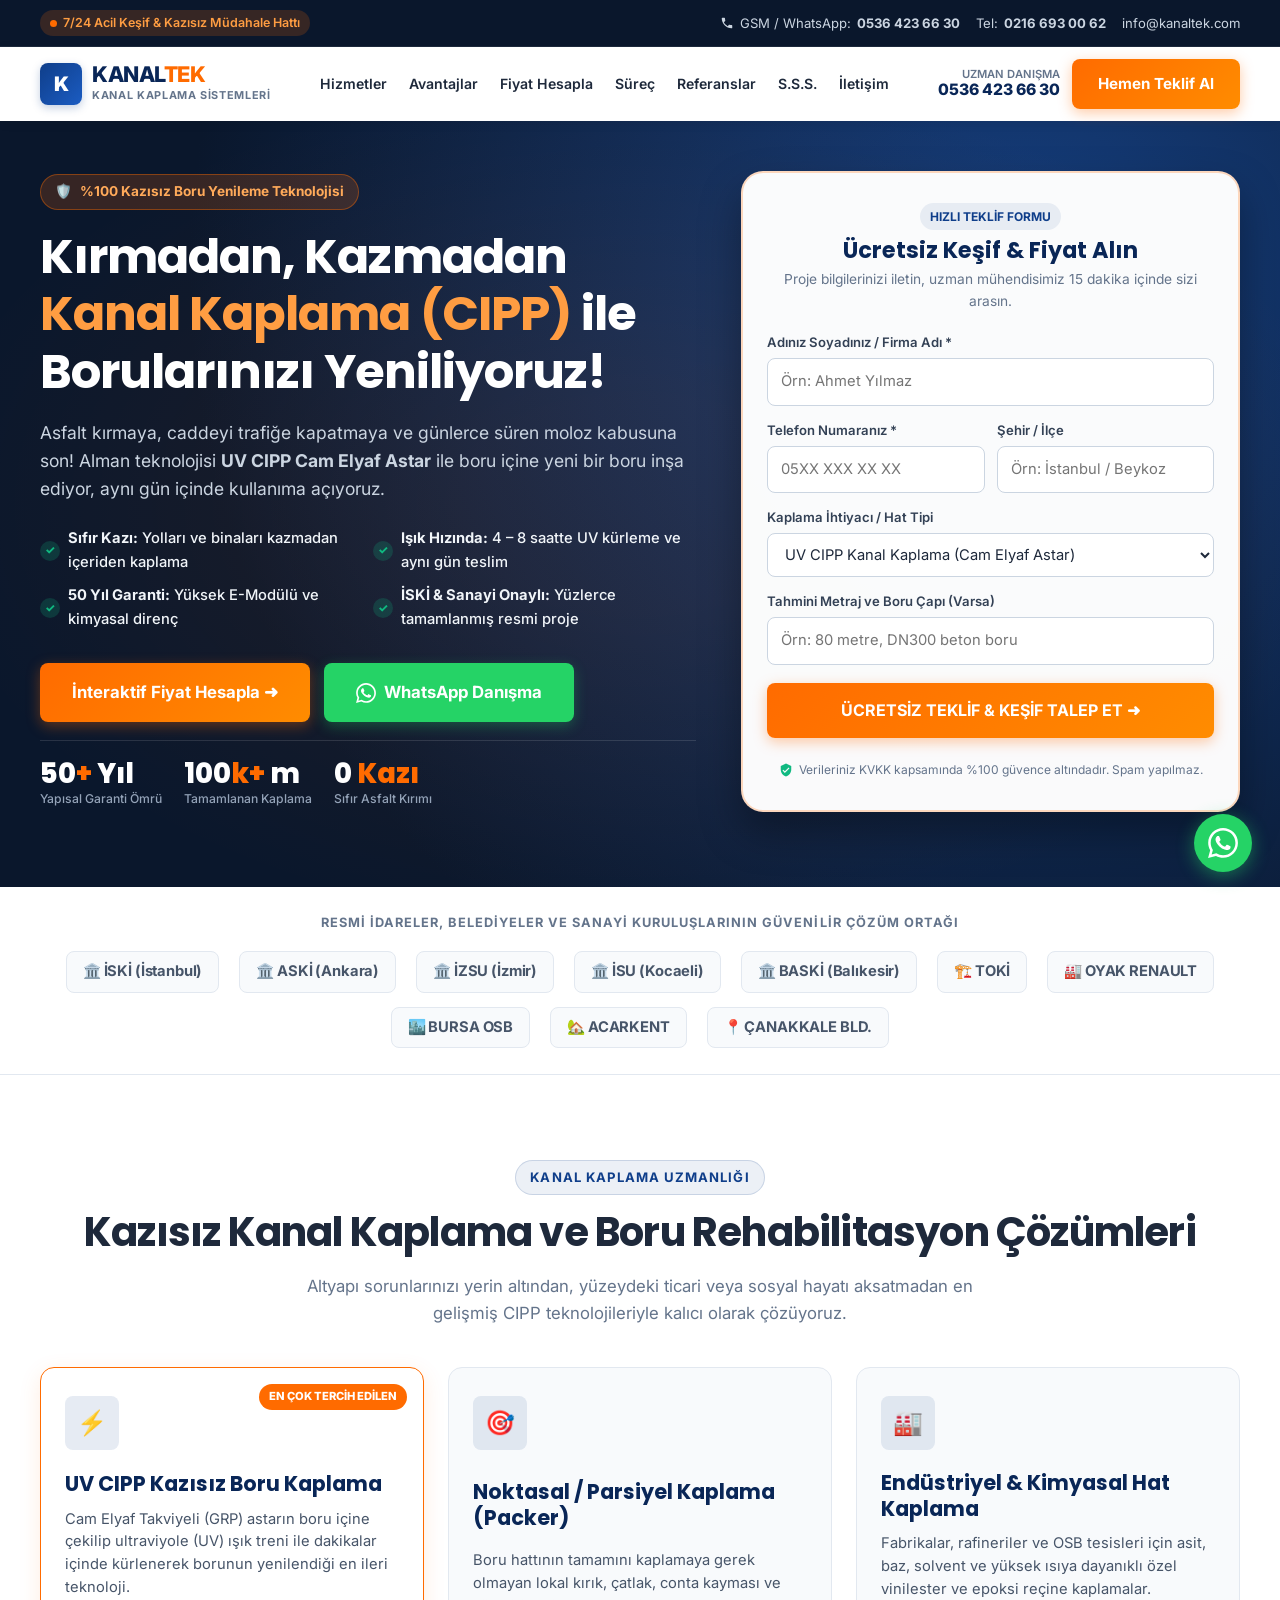
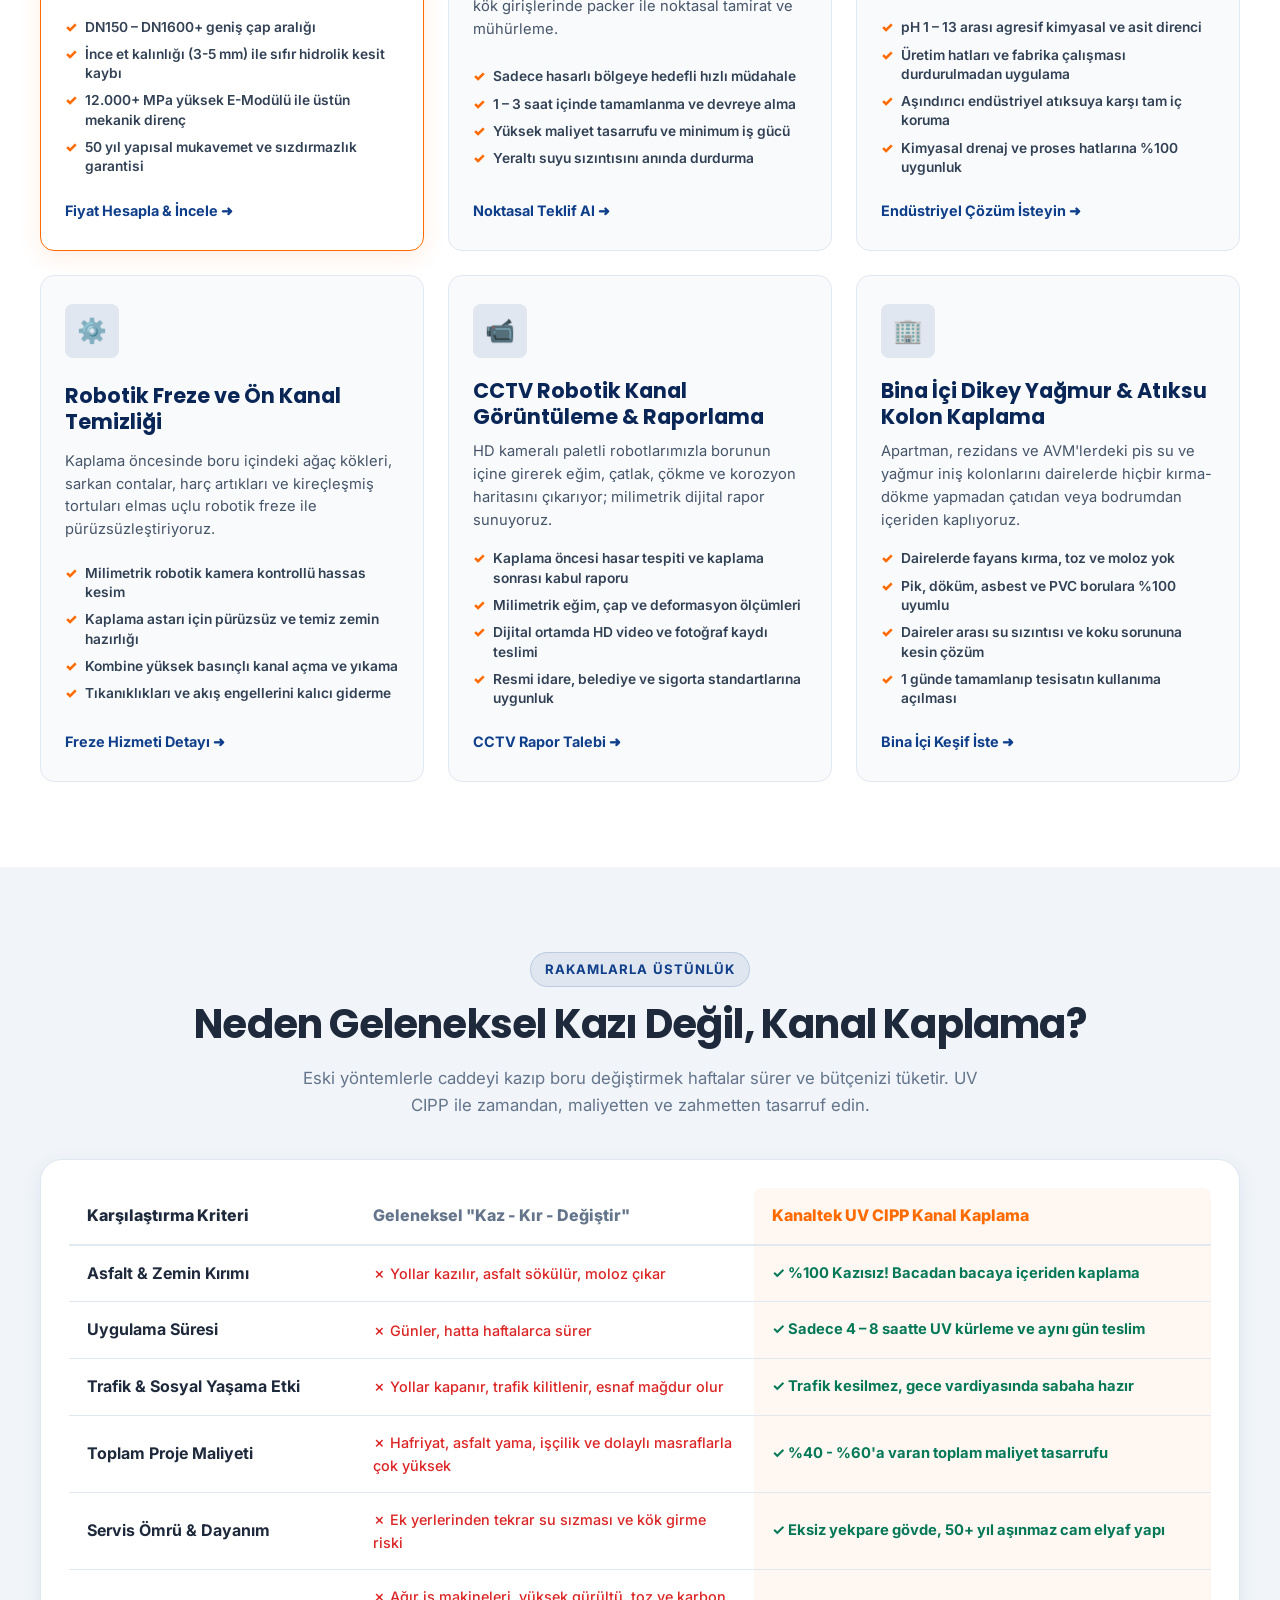
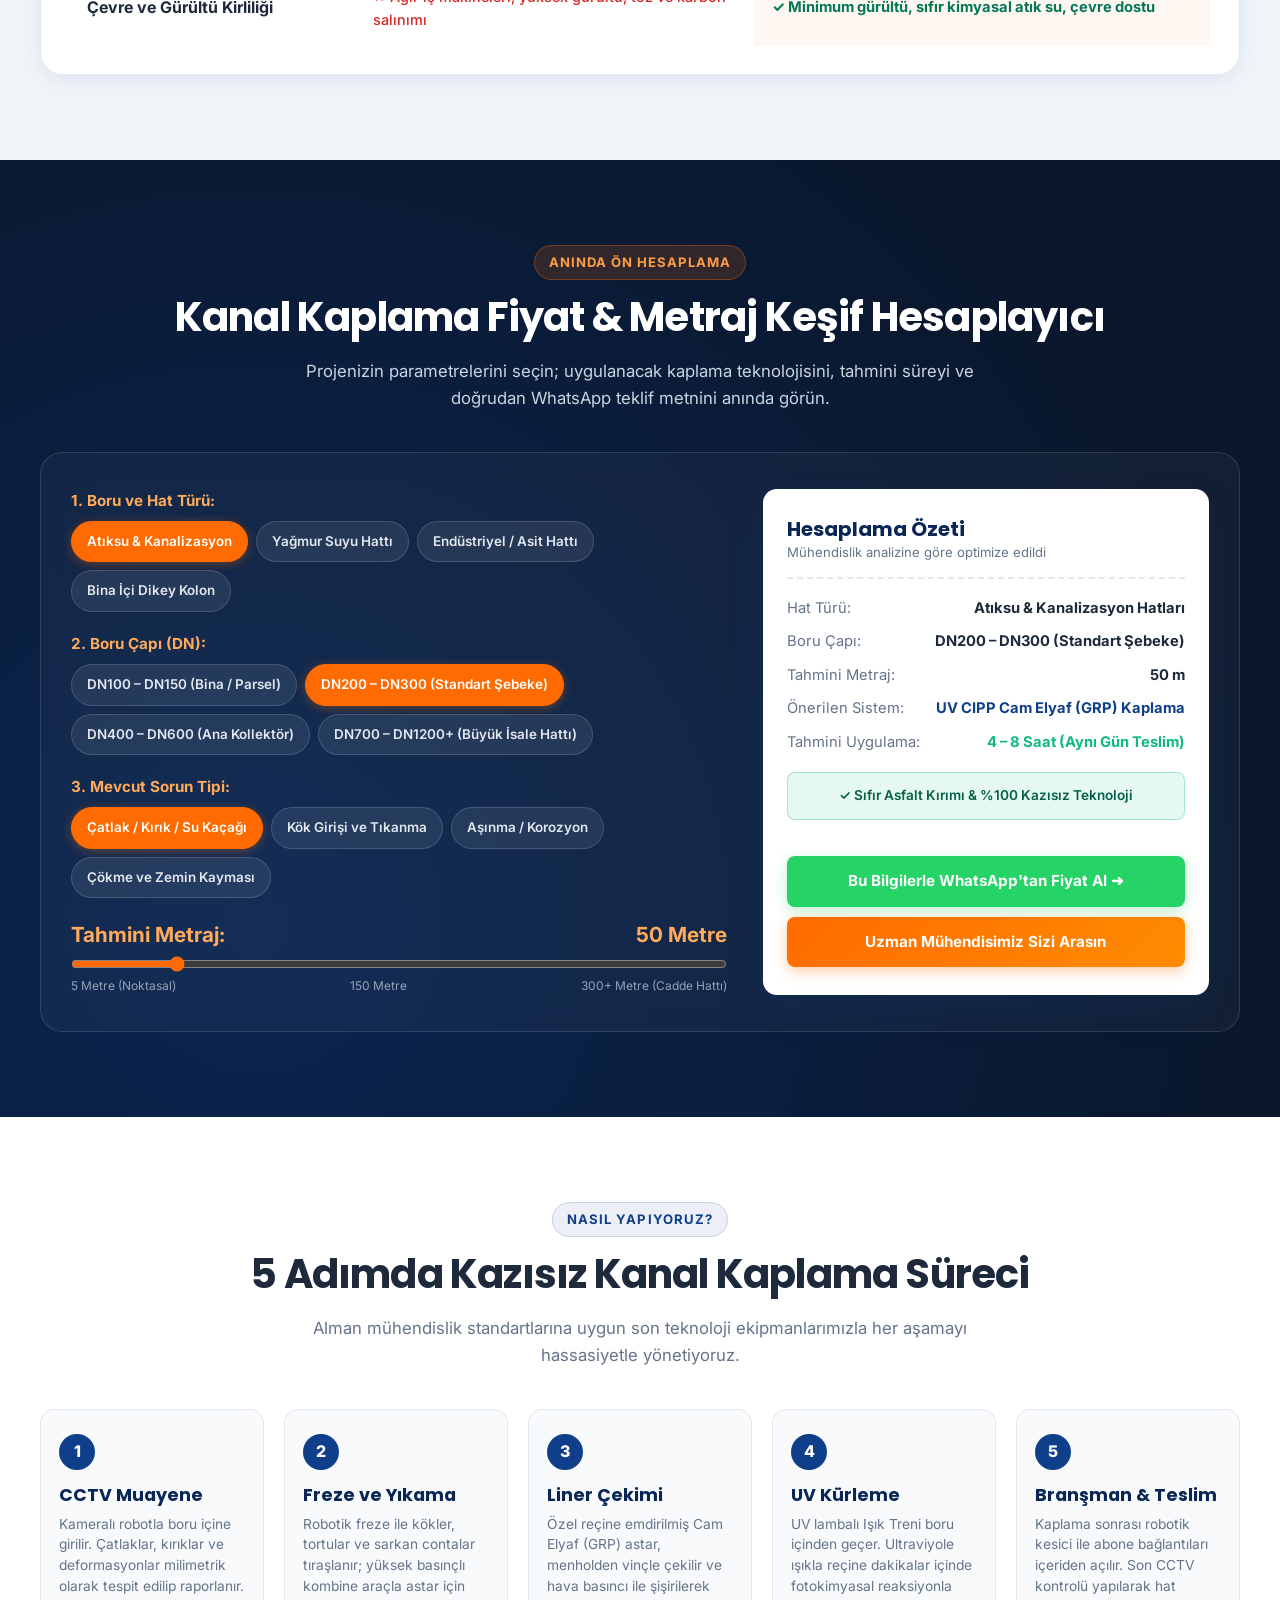
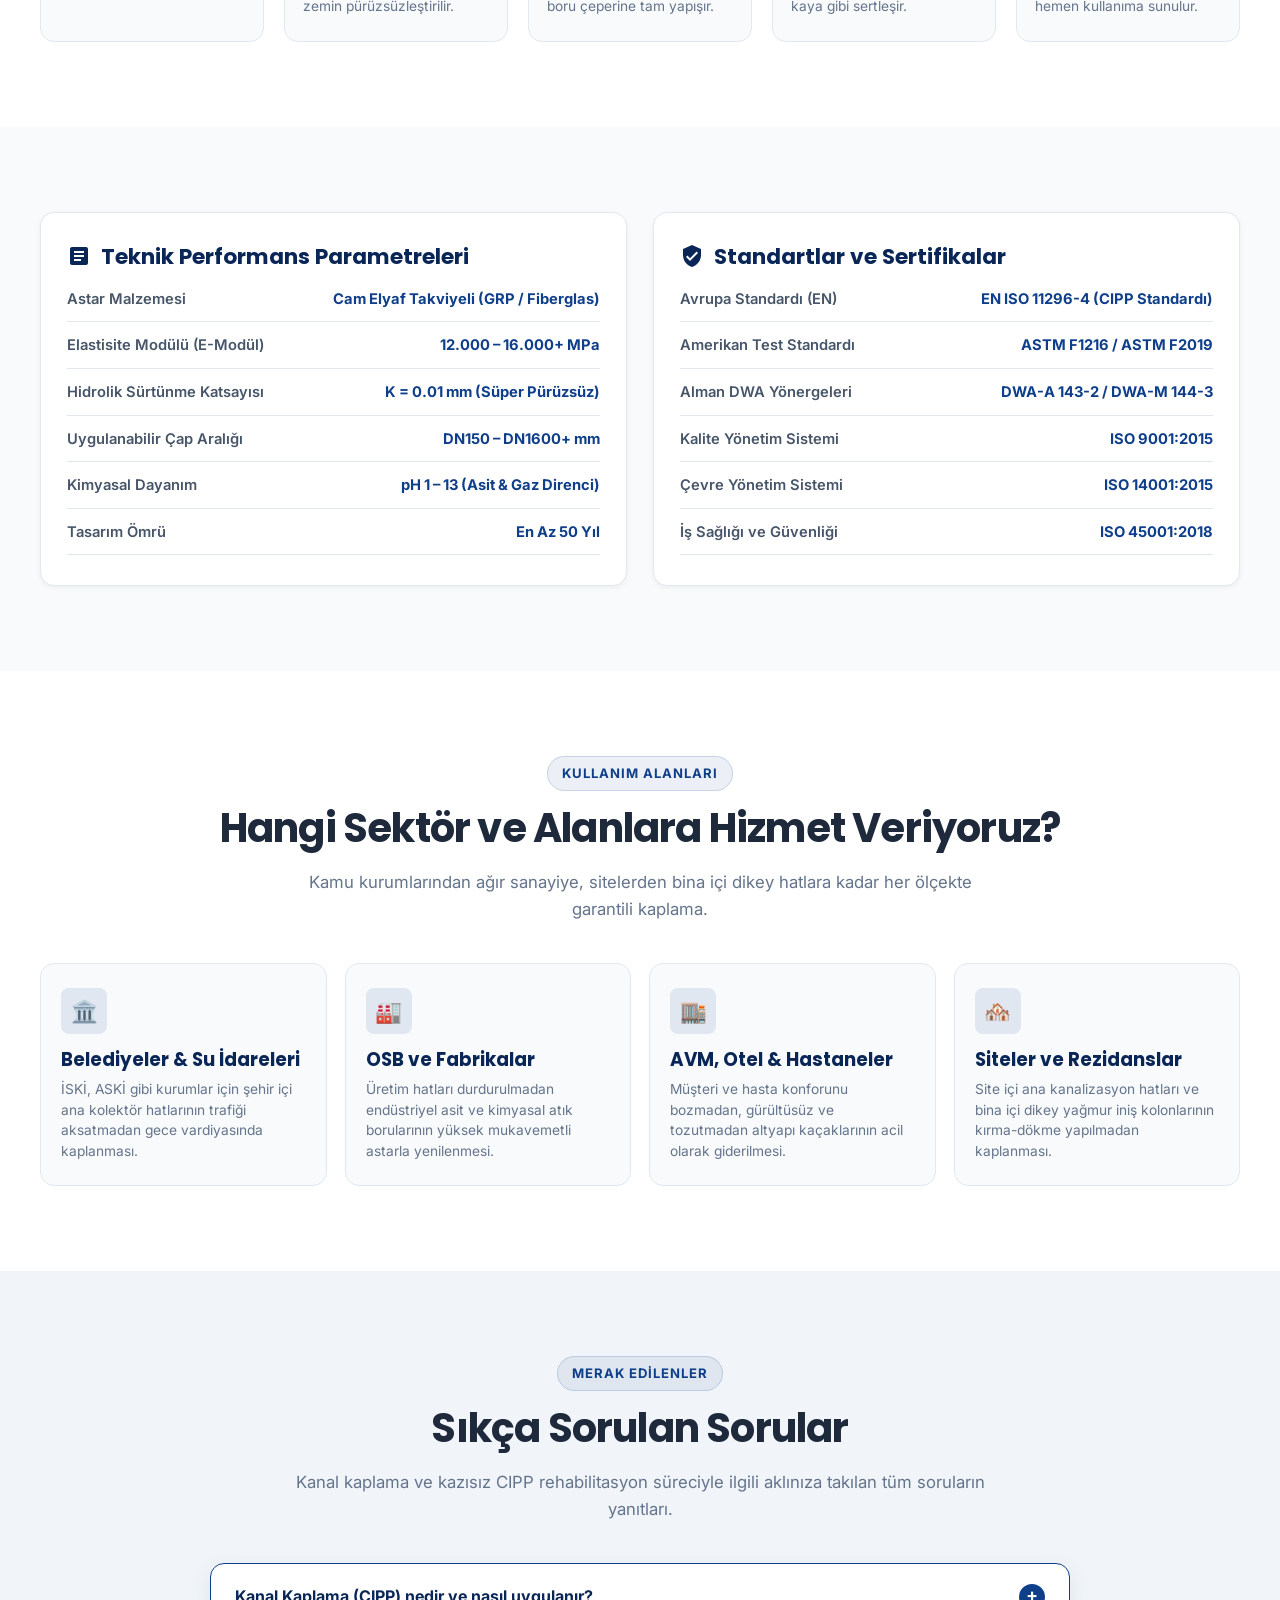
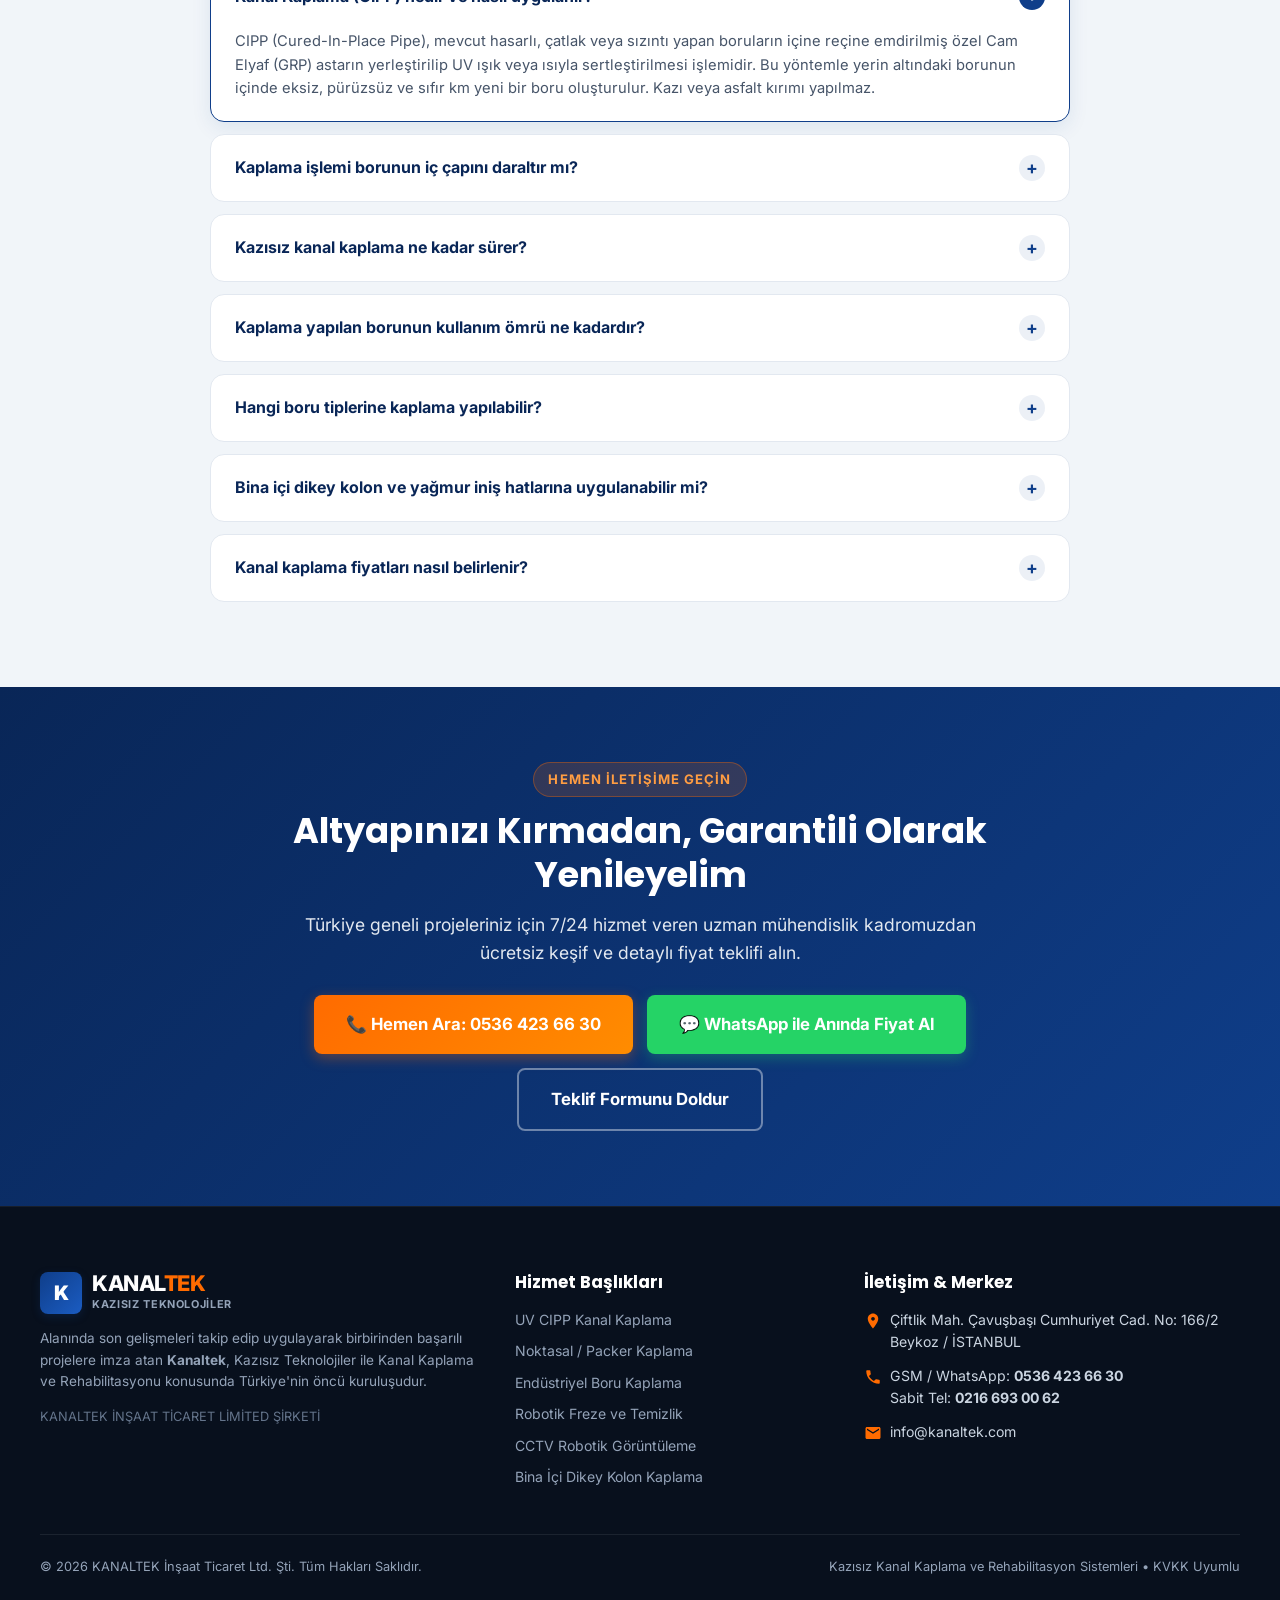
==== index.html @ 7da8eef5 "feat: Kanaltek Kazisiz Kanal Kaplama AdWords landing page and Vercel config" ====
<!DOCTYPE html>
<html lang="tr">
<head>
  <meta charset="UTF-8">
  <meta name="viewport" content="width=device-width, initial-scale=1.0, maximum-scale=5.0">
  <title>Kazısız Kanal Kaplama (CIPP) | Kırmadan Boru Yenileme - KANALTEK</title>
  
  <!-- Meta Descriptions for High AdWords & SEO CTR -->
  <meta name="description" content="Kırmadan, kazmadan, asfaltı bozmadan kanal kaplama (UV CIPP) teknolojisi. İSKİ, ASKİ ve Sanayi referanslarıyla 50 yıl garantili boru yenileme. Hemen 7/24 ücretsiz keşif ve fiyat teklifi alın!">
  <meta name="keywords" content="kanal kaplama, kazısız kanal kaplama, CIPP kaplama, UV CIPP, atıksu boru kaplama, boru içi kaplama, noktasal kaplama, packer kaplama, boru yenileme kırmadan">
  <meta name="author" content="Kanaltek Kazısız Teknolojiler">
  <meta name="robots" content="index, follow">
  
  <!-- Canonical & Social Meta -->
  <link rel="canonical" href="https://kanaltek.com/kanal-kaplama">
  <meta property="og:locale" content="tr_TR">
  <meta property="og:type" content="website">
  <meta property="og:title" content="Kazısız Kanal Kaplama Teknolojisi (CIPP) | KANALTEK">
  <meta property="og:description" content="Trafiği durdurmadan, asfalt kırmadan yerin altından borularınızı +50 yıl yeniliyoruz. UV CIPP Kanal Kaplama ile aynı gün teslim.">
  <meta property="og:url" content="https://kanaltek.com/kanal-kaplama">
  <meta property="og:site_name" content="Kanaltek Kazısız Teknolojiler">

  <!-- Google Fonts Preconnect -->
  <link rel="preconnect" href="https://fonts.googleapis.com">
  <link rel="preconnect" href="https://fonts.gstatic.com" crossorigin>
  <link href="https://fonts.googleapis.com/css2?family=Inter:wght@400;500;600;700&family=Poppins:wght@600;700;800;900&display=swap" rel="stylesheet">

  <!-- Main Stylesheet -->
  <link rel="stylesheet" href="css/style.css">

  <!-- Schema.org JSON-LD Structured Data for Google Rich Snippets & Ads -->
  <script type="application/ld+json">
  {
    "@context": "https://schema.org",
    "@graph": [
      {
        "@type": "LocalBusiness",
        "@id": "https://kanaltek.com/#organization",
        "name": "Kanaltek Kazısız Teknolojiler - Kanal Kaplama",
        "url": "https://kanaltek.com",
        "logo": "https://kanaltek.com/wp-content/uploads/2018/08/logo.png",
        "telephone": "+905364236630",
        "priceRange": "$$",
        "address": {
          "@type": "PostalAddress",
          "streetAddress": "Çiftlik Mah. Çavuşbaşı Cumhuriyet Cad. No: 166/2",
          "addressLocality": "Beykoz",
          "addressRegion": "İstanbul",
          "addressCountry": "TR"
        },
        "geo": {
          "@type": "GeoCoordinates",
          "latitude": "41.0850",
          "longitude": "29.1300"
        },
        "openingHoursSpecification": {
          "@type": "OpeningHoursSpecification",
          "dayOfWeek": ["Monday","Tuesday","Wednesday","Thursday","Friday","Saturday","Sunday"],
          "opens": "00:00",
          "closes": "23:59"
        }
      },
      {
        "@type": "Service",
        "serviceType": "Kanal Kaplama ve CIPP Boru Rehabilitasyonu",
        "provider": {"@id": "https://kanaltek.com/#organization"},
        "areaServed": "Türkiye",
        "description": "Mevcut hasarlı atıksu ve yağmur suyu hatlarının kazı yapılmadan UV ışıkla kürlenen CIPP yöntemiyle kaplanması ve yenilenmesi."
      },
      {
        "@type": "FAQPage",
        "mainEntity": [
          {
            "@type": "Question",
            "name": "Kanal kaplama (CIPP) nedir ve nasıl uygulanır?",
            "acceptedAnswer": {
              "@type": "Answer",
              "text": "CIPP (Cured-In-Place Pipe), hasarlı veya sızdıran boruların içine reçine emdirilmiş dayanıklı bir cam elyaf astarın yerleştirilmesi ve UV ışıkla sertleştirilerek boru içinde yeni ve eksiz bir boru oluşturulması işlemidir. Asfalt kırma veya kazı gerektirmez."
            }
          },
          {
            "@type": "Question",
            "name": "Kazısız kanal kaplama işlemi ne kadar sürer?",
            "acceptedAnswer": {
              "@type": "Answer",
              "text": "UV CIPP yöntemiyle kürleme dakikalar içinde tamamlanır. Bir hat segmenti hazırlık, temizlik ve kaplama dahil ortalama 4 ila 8 saat içinde tamamlanarak aynı gün içinde hattın kullanıma açılması sağlanır."
            }
          },
          {
            "@type": "Question",
            "name": "Kaplama sonrası borunun ömrü ne kadar uzar?",
            "acceptedAnswer": {
              "@type": "Answer",
              "text": "Cam elyaf takviyeli UV CIPP astar uygulanan borular, en az 50 yıl boyunca yüksek korozyon, aşınma ve hidrostatik basınca dayanıklılık gösterir."
            }
          }
        ]
      }
    ]
  }
  </script>
</head>
<body>

  <!-- ========================================================================
       TOP BAR (7/24 EMERGENCY & CONTACT)
       ======================================================================== -->
  <div class="top-bar">
    <div class="container top-bar-inner">
      <div class="top-bar-badge">
        <span class="live-dot"></span> 7/24 Acil Keşif & Kazısız Müdahale Hattı
      </div>
      <div class="top-bar-contacts">
        <a href="tel:05364236630" class="top-bar-link">
          <svg width="14" height="14" fill="currentColor" viewBox="0 0 24 24"><path d="M6.62 10.79c1.44 2.83 3.76 5.14 6.59 6.59l2.2-2.2c.27-.27.67-.36 1.02-.24 1.12.37 2.33.57 3.57.57.55 0 1 .45 1 1V20c0 .55-.45 1-1 1-9.39 0-17-7.61-17-17 0-.55.45-1 1-1h3.5c.55 0 1 .45 1 1 0 1.25.2 2.45.57 3.57.11.35.03.74-.25 1.02l-2.2 2.2z"/></svg>
          GSM / WhatsApp: <strong>0536 423 66 30</strong>
        </a>
        <a href="tel:02166930062" class="top-bar-link top-bar-landline">
          Tel: <strong>0216 693 00 62</strong>
        </a>
        <a href="mailto:info@kanaltek.com" class="top-bar-link top-bar-email">
          info@kanaltek.com
        </a>
      </div>
    </div>
  </div>

  <!-- ========================================================================
       MAIN HEADER / NAVBAR (FIXED LAYOUT - ZERO SHIFT)
       ======================================================================== -->
  <header class="header">
    <div class="container nav-container">
      <a href="#" class="logo-wrap">
        <div class="logo-mark">K</div>
        <div class="logo-text">
          <div class="logo-title">KANAL<span>TEK</span></div>
          <div class="logo-tagline">Kanal Kaplama Sistemleri</div>
        </div>
      </a>

      <!-- Desktop Nav -->
      <nav class="nav-menu">
        <a href="#hizmetler" class="nav-link">Hizmetler</a>
        <a href="#avantajlar" class="nav-link">Avantajlar</a>
        <a href="#hesaplayici" class="nav-link">Fiyat Hesapla</a>
        <a href="#surec" class="nav-link">Süreç</a>
        <a href="#referanslar" class="nav-link">Referanslar</a>
        <a href="#faq" class="nav-link">S.S.S.</a>
        <a href="#iletisim" class="nav-link">İletişim</a>
      </nav>

      <div class="nav-cta-group">
        <div class="phone-quick">
          <span class="phone-quick-label">Uzman Danışma</span>
          <a href="tel:05364236630" class="phone-quick-number">0536 423 66 30</a>
        </div>
        <a href="tel:05364236630" class="nav-cta-phone-icon" aria-label="Telefonla Ara">
          <svg width="18" height="18" fill="currentColor" viewBox="0 0 24 24"><path d="M6.62 10.79c1.44 2.83 3.76 5.14 6.59 6.59l2.2-2.2c.27-.27.67-.36 1.02-.24 1.12.37 2.33.57 3.57.57.55 0 1 .45 1 1V20c0 .55-.45 1-1 1-9.39 0-17-7.61-17-17 0-.55.45-1 1-1h3.5c.55 0 1 .45 1 1 0 1.25.2 2.45.57 3.57.11.35.03.74-.25 1.02l-2.2 2.2z"/></svg>
        </a>
        <button class="btn btn-primary open-quote-modal nav-cta-btn-desktop">Hemen Teklif Al</button>
        <button class="mobile-nav-toggle" id="mobileNavToggle" aria-label="Menüyü Aç" aria-expanded="false">
          <span></span>
          <span></span>
          <span></span>
        </button>
      </div>

      <!-- Mobile Nav Drawer (Docked inside header) -->
      <div class="mobile-nav-drawer" id="mobileNavDrawer">
        <a href="#hizmetler" class="nav-link">Kaplama Çözümleri</a>
        <a href="#avantajlar" class="nav-link">Neden Kazısız?</a>
        <a href="#hesaplayici" class="nav-link">Fiyat Hesapla</a>
        <a href="#surec" class="nav-link">Uygulama Süreci</a>
        <a href="#referanslar" class="nav-link">Referanslar</a>
        <a href="#faq" class="nav-link">Sıkça Sorulan Sorular</a>
        <a href="#iletisim" class="nav-link">İletişim</a>
        <div style="display: flex; gap: 10px; margin-top: 10px;">
          <a href="tel:05364236630" class="btn btn-secondary" style="flex: 1;">📞 Hemen Ara</a>
          <a href="https://wa.me/905364236630" class="btn btn-whatsapp" style="flex: 1;">💬 WhatsApp</a>
        </div>
      </div>
    </div>
  </header>

  <!-- ========================================================================
       HERO SECTION (ADWORDS HIGH-CONVERTING ABOVE THE FOLD)
       ======================================================================== -->
  <section class="hero">
    <div class="container hero-grid">
      <!-- Left Content -->
      <div class="hero-content">
        <div class="hero-badge">
          <span>🛡️</span> %100 Kazısız Boru Yenileme Teknolojisi
        </div>
        <h1 class="hero-title">
          Kırmadan, Kazmadan <br>
          <span class="highlight">Kanal Kaplama (CIPP)</span> ile Borularınızı Yeniliyoruz!
        </h1>
        <p class="hero-desc">
          Asfalt kırmaya, caddeyi trafiğe kapatmaya ve günlerce süren moloz kabusuna son! 
          Alman teknolojisi <strong>UV CIPP Cam Elyaf Astar</strong> ile boru içine yeni bir boru inşa ediyor, aynı gün içinde kullanıma açıyoruz.
        </p>

        <div class="hero-features">
          <div class="hero-feature-item">
            <span class="hero-feature-icon">✓</span>
            <span><strong>Sıfır Kazı:</strong> Yolları ve binaları kazmadan içeriden kaplama</span>
          </div>
          <div class="hero-feature-item">
            <span class="hero-feature-icon">✓</span>
            <span><strong>Işık Hızında:</strong> 4 – 8 saatte UV kürleme ve aynı gün teslim</span>
          </div>
          <div class="hero-feature-item">
            <span class="hero-feature-icon">✓</span>
            <span><strong>50 Yıl Garanti:</strong> Yüksek E-Modülü ve kimyasal direnç</span>
          </div>
          <div class="hero-feature-item">
            <span class="hero-feature-icon">✓</span>
            <span><strong>İSKİ & Sanayi Onaylı:</strong> Yüzlerce tamamlanmış resmi proje</span>
          </div>
        </div>

        <div class="hero-cta-group">
          <a href="#hesaplayici" class="btn btn-primary btn-lg btn-pulse">
            İnteraktif Fiyat Hesapla ➜
          </a>
          <a href="https://wa.me/905364236630?text=Merhaba,%20kanal%20kaplama%20hakkında%20bilgi%20ve%20ücretsiz%20keşif%20istiyorum." class="btn btn-whatsapp btn-lg">
            <svg width="20" height="20" fill="currentColor" viewBox="0 0 24 24"><path d="M.057 24l1.687-6.163c-1.041-1.804-1.588-3.849-1.587-5.946.003-6.556 5.338-11.891 11.893-11.891 3.181.001 6.167 1.24 8.413 3.488 2.245 2.248 3.481 5.236 3.48 8.414-.003 6.557-5.338 11.892-11.893 11.892-1.99-.001-3.951-.5-5.688-1.448l-6.305 1.654zm6.597-3.807c1.676.995 3.276 1.591 5.392 1.592 5.448 0 9.886-4.434 9.889-9.885.002-5.462-4.415-9.89-9.881-9.892-5.452 0-9.887 4.434-9.889 9.884-.001 2.225.651 3.891 1.746 5.634l-.999 3.648 3.742-.981zm11.387-5.464c-.074-.124-.272-.198-.57-.347-.297-.149-1.758-.868-2.031-.967-.272-.099-.47-.149-.669.149-.198.297-.768.967-.941 1.165-.173.198-.347.223-.644.074-.297-.149-1.255-.462-2.39-1.475-.883-.788-1.48-1.761-1.653-2.059-.173-.297-.018-.458.13-.606.134-.133.297-.347.446-.521.151-.172.2-.296.3-.495.099-.198.05-.372-.025-.521-.075-.148-.669-1.611-.916-2.206-.242-.579-.487-.501-.669-.51l-.57-.01c-.198 0-.52.074-.792.372s-1.04 1.016-1.04 2.479 1.065 2.876 1.213 3.074c.149.198 2.095 3.2 5.076 4.487.709.306 1.263.489 1.694.626.712.226 1.36.194 1.872.118.571-.085 1.758-.719 2.006-1.413.248-.695.248-1.29.173-1.414z"/></svg>
            WhatsApp Danışma
          </a>
        </div>

        <div class="hero-trust-metrics">
          <div class="metric-box">
            <div class="metric-number">50<span>+</span> Yıl</div>
            <div class="metric-label">Yapısal Garanti Ömrü</div>
          </div>
          <div class="metric-box">
            <div class="metric-number">100<span>k+</span> m</div>
            <div class="metric-label">Tamamlanan Kaplama</div>
          </div>
          <div class="metric-box">
            <div class="metric-number">0<span> Kazı</span></div>
            <div class="metric-label">Sıfır Asfalt Kırımı</div>
          </div>
        </div>
      </div>

      <!-- Right Form Card -->
      <div class="hero-form-card" id="hizli-teklif">
        <div class="form-header">
          <span class="form-header-badge">Hızlı Teklif Formu</span>
          <h3>Ücretsiz Keşif & Fiyat Alın</h3>
          <p>Proje bilgilerinizi iletin, uzman mühendisimiz 15 dakika içinde sizi arasın.</p>
        </div>

        <form class="lead-form ajax-lead-form">
          <input type="hidden" name="source" value="Hero AdWords Form">
          <div class="form-group">
            <label class="form-label">Adınız Soyadınız / Firma Adı *</label>
            <input type="text" name="full_name" class="form-input" placeholder="Örn: Ahmet Yılmaz" required>
          </div>

          <div class="form-row">
            <div class="form-group">
              <label class="form-label">Telefon Numaranız *</label>
              <input type="tel" name="phone" class="form-input" placeholder="05XX XXX XX XX" required>
            </div>
            <div class="form-group">
              <label class="form-label">Şehir / İlçe</label>
              <input type="text" name="city" class="form-input" placeholder="Örn: İstanbul / Beykoz">
            </div>
          </div>

          <div class="form-group">
            <label class="form-label">Kaplama İhtiyacı / Hat Tipi</label>
            <select name="service" class="form-select">
              <option value="UV CIPP Kanal Kaplama">UV CIPP Kanal Kaplama (Cam Elyaf Astar)</option>
              <option value="Noktasal Packer Kaplama">Noktasal / Kısmi Kaplama (Packer)</option>
              <option value="Atıksu / Yağmur Suyu Hattı">Atıksu / Yağmur Suyu Hattı Yenileme</option>
              <option value="Endüstriyel Asit / Kimyasal Hat">Endüstriyel / Kimyasal Boru Kaplama</option>
              <option value="Bina İçi Dikey İniş Kolon Kaplama">Bina İçi Dikey İniş Kolon Kaplama</option>
              <option value="CCTV Robotik Görüntüleme">CCTV Robotik Kamera ile Keşif & Raporlama</option>
            </select>
          </div>

          <div class="form-group">
            <label class="form-label">Tahmini Metraj ve Boru Çapı (Varsa)</label>
            <input type="text" name="notes" class="form-input" placeholder="Örn: 80 metre, DN300 beton boru">
          </div>

          <button type="submit" class="btn btn-primary form-submit-btn">
            ÜCRETSİZ TEKLİF & KEŞİF TALEP ET ➜
          </button>

          <div class="form-footer-guarantee">
            <svg viewBox="0 0 24 24" fill="currentColor"><path d="M12 1L3 5v6c0 5.55 3.84 10.74 9 12 5.16-1.26 9-6.45 9-12V5l-9-4zm-2 16l-4-4 1.41-1.41L10 14.17l6.59-6.59L18 9l-8 8z"/></svg>
            <span>Verileriniz KVKK kapsamında %100 güvence altındadır. Spam yapılmaz.</span>
          </div>
        </form>
      </div>
    </div>
  </section>

  <!-- ========================================================================
       TRUST BAR / REFERENCES STRIP
       ======================================================================== -->
  <div class="trust-bar" id="referanslar">
    <div class="container">
      <div class="trust-title">Resmi İdareler, Belediyeler ve Sanayi Kuruluşlarının Güvenilir Çözüm Ortağı</div>
      <div class="trust-logos">
        <div class="trust-logo-item">🏛️ İSKİ (İstanbul)</div>
        <div class="trust-logo-item">🏛️ ASKİ (Ankara)</div>
        <div class="trust-logo-item">🏛️ İZSU (İzmir)</div>
        <div class="trust-logo-item">🏛️ İSU (Kocaeli)</div>
        <div class="trust-logo-item">🏛️ BASKİ (Balıkesir)</div>
        <div class="trust-logo-item">🏗️ TOKİ</div>
        <div class="trust-logo-item">🏭 OYAK RENAULT</div>
        <div class="trust-logo-item">🏙️ BURSA OSB</div>
        <div class="trust-logo-item">🏡 ACARKENT</div>
        <div class="trust-logo-item">📍 ÇANAKKALE BLD.</div>
      </div>
    </div>
  </div>

  <!-- ========================================================================
       SERVICES SECTION (EXCLUSIVE TO KANAL KAPLAMA)
       ======================================================================== -->
  <section class="services-section" id="hizmetler">
    <div class="container">
      <div class="text-center">
        <div class="section-tag">Kanal Kaplama Uzmanlığı</div>
        <h2 class="section-title">Kazısız Kanal Kaplama ve Boru Rehabilitasyon Çözümleri</h2>
        <p class="section-subtitle">
          Altyapı sorunlarınızı yerin altından, yüzeydeki ticari veya sosyal hayatı aksatmadan en gelişmiş CIPP teknolojileriyle kalıcı olarak çözüyoruz.
        </p>
      </div>

      <div class="services-grid">
        <!-- 1. UV CIPP Kaplama -->
        <div class="service-card featured">
          <span class="service-badge">En Çok Tercih Edilen</span>
          <div class="service-icon-wrap">⚡</div>
          <h3 class="service-title">UV CIPP Kazısız Boru Kaplama</h3>
          <p class="service-desc">
            Cam Elyaf Takviyeli (GRP) astarın boru içine çekilip ultraviyole (UV) ışık treni ile dakikalar içinde kürlenerek borunun yenilendiği en ileri teknoloji.
          </p>
          <div class="service-bullets">
            <div class="service-bullet-item">DN150 – DN1600+ geniş çap aralığı</div>
            <div class="service-bullet-item">İnce et kalınlığı (3-5 mm) ile sıfır hidrolik kesit kaybı</div>
            <div class="service-bullet-item">12.000+ MPa yüksek E-Modülü ile üstün mekanik direnç</div>
            <div class="service-bullet-item">50 yıl yapısal mukavemet ve sızdırmazlık garantisi</div>
          </div>
          <a href="#hesaplayici" class="service-cta-link">Fiyat Hesapla & İncele ➜</a>
        </div>

        <!-- 2. Noktasal Kaplama -->
        <div class="service-card">
          <div class="service-icon-wrap">🎯</div>
          <h3 class="service-title">Noktasal / Parsiyel Kaplama (Packer)</h3>
          <p class="service-desc">
            Boru hattının tamamını kaplamaya gerek olmayan lokal kırık, çatlak, conta kayması ve kök girişlerinde packer ile noktasal tamirat ve mühürleme.
          </p>
          <div class="service-bullets">
            <div class="service-bullet-item">Sadece hasarlı bölgeye hedefli hızlı müdahale</div>
            <div class="service-bullet-item">1 – 3 saat içinde tamamlanma ve devreye alma</div>
            <div class="service-bullet-item">Yüksek maliyet tasarrufu ve minimum iş gücü</div>
            <div class="service-bullet-item">Yeraltı suyu sızıntısını anında durdurma</div>
          </div>
          <a href="#hesaplayici" class="service-cta-link">Noktasal Teklif Al ➜</a>
        </div>

        <!-- 3. Endüstriyel Kaplama -->
        <div class="service-card">
          <div class="service-icon-wrap">🏭</div>
          <h3 class="service-title">Endüstriyel & Kimyasal Hat Kaplama</h3>
          <p class="service-desc">
            Fabrikalar, rafineriler ve OSB tesisleri için asit, baz, solvent ve yüksek ısıya dayanıklı özel vinilester ve epoksi reçine kaplamalar.
          </p>
          <div class="service-bullets">
            <div class="service-bullet-item">pH 1 – 13 arası agresif kimyasal ve asit direnci</div>
            <div class="service-bullet-item">Üretim hatları ve fabrika çalışması durdurulmadan uygulama</div>
            <div class="service-bullet-item">Aşındırıcı endüstriyel atıksuya karşı tam iç koruma</div>
            <div class="service-bullet-item">Kimyasal drenaj ve proses hatlarına %100 uygunluk</div>
          </div>
          <a href="#hizli-teklif" class="service-cta-link">Endüstriyel Çözüm İsteyin ➜</a>
        </div>

        <!-- 4. Robotik Freze & Temizlik -->
        <div class="service-card">
          <div class="service-icon-wrap">⚙️</div>
          <h3 class="service-title">Robotik Freze ve Ön Kanal Temizliği</h3>
          <p class="service-desc">
            Kaplama öncesinde boru içindeki ağaç kökleri, sarkan contalar, harç artıkları ve kireçleşmiş tortuları elmas uçlu robotik freze ile pürüzsüzleştiriyoruz.
          </p>
          <div class="service-bullets">
            <div class="service-bullet-item">Milimetrik robotik kamera kontrollü hassas kesim</div>
            <div class="service-bullet-item">Kaplama astarı için pürüzsüz ve temiz zemin hazırlığı</div>
            <div class="service-bullet-item">Kombine yüksek basınçlı kanal açma ve yıkama</div>
            <div class="service-bullet-item">Tıkanıklıkları ve akış engellerini kalıcı giderme</div>
          </div>
          <a href="#hizli-teklif" class="service-cta-link">Freze Hizmeti Detayı ➜</a>
        </div>

        <!-- 5. CCTV Robotik Görüntüleme -->
        <div class="service-card">
          <div class="service-icon-wrap">📹</div>
          <h3 class="service-title">CCTV Robotik Kanal Görüntüleme & Raporlama</h3>
          <p class="service-desc">
            HD kameralı paletli robotlarımızla borunun içine girerek eğim, çatlak, çökme ve korozyon haritasını çıkarıyor; milimetrik dijital rapor sunuyoruz.
          </p>
          <div class="service-bullets">
            <div class="service-bullet-item">Kaplama öncesi hasar tespiti ve kaplama sonrası kabul raporu</div>
            <div class="service-bullet-item">Milimetrik eğim, çap ve deformasyon ölçümleri</div>
            <div class="service-bullet-item">Dijital ortamda HD video ve fotoğraf kaydı teslimi</div>
            <div class="service-bullet-item">Resmi idare, belediye ve sigorta standartlarına uygunluk</div>
          </div>
          <a href="#hizli-teklif" class="service-cta-link">CCTV Rapor Talebi ➜</a>
        </div>

        <!-- 6. Bina İçi Dikey Kolon Kaplama -->
        <div class="service-card">
          <div class="service-icon-wrap">🏢</div>
          <h3 class="service-title">Bina İçi Dikey Yağmur & Atıksu Kolon Kaplama</h3>
          <p class="service-desc">
            Apartman, rezidans ve AVM'lerdeki pis su ve yağmur iniş kolonlarını dairelerde hiçbir kırma-dökme yapmadan çatıdan veya bodrumdan içeriden kaplıyoruz.
          </p>
          <div class="service-bullets">
            <div class="service-bullet-item">Dairelerde fayans kırma, toz ve moloz yok</div>
            <div class="service-bullet-item">Pik, döküm, asbest ve PVC borulara %100 uyumlu</div>
            <div class="service-bullet-item">Daireler arası su sızıntısı ve koku sorununa kesin çözüm</div>
            <div class="service-bullet-item">1 günde tamamlanıp tesisatın kullanıma açılması</div>
          </div>
          <a href="#hizli-teklif" class="service-cta-link">Bina İçi Keşif İste ➜</a>
        </div>
      </div>
    </div>
  </section>

  <!-- ========================================================================
       COMPARISON SECTION (GELENEKSEL KAZ-DEĞİŞTİR VS KANALTEK UV CIPP)
       ======================================================================== -->
  <section class="compare-section" id="avantajlar">
    <div class="container">
      <div class="text-center">
        <div class="section-tag">Rakamlarla Üstünlük</div>
        <h2 class="section-title">Neden Geleneksel Kazı Değil, Kanal Kaplama?</h2>
        <p class="section-subtitle">
          Eski yöntemlerle caddeyi kazıp boru değiştirmek haftalar sürer ve bütçenizi tüketir. UV CIPP ile zamandan, maliyetten ve zahmetten tasarruf edin.
        </p>
      </div>

      <div class="compare-card">
        <div class="mobile-table-hint">⟵ Tabloyu yatay kaydırarak inceleyebilirsiniz ⟶</div>
        <div class="compare-table-wrap">
          <table class="compare-table">
            <thead>
              <tr>
                <th>Karşılaştırma Kriteri</th>
                <th class="col-trad">Geleneksel "Kaz - Kır - Değiştir"</th>
                <th class="col-cipp">Kanaltek UV CIPP Kanal Kaplama</th>
              </tr>
            </thead>
            <tbody>
              <tr>
                <td class="feature-title">Asfalt & Zemin Kırımı</td>
                <td class="trad-val">✗ Yollar kazılır, asfalt sökülür, moloz çıkar</td>
                <td class="cipp-val">✓ %100 Kazısız! Bacadan bacaya içeriden kaplama</td>
              </tr>
              <tr>
                <td class="feature-title">Uygulama Süresi</td>
                <td class="trad-val">✗ Günler, hatta haftalarca sürer</td>
                <td class="cipp-val">✓ Sadece 4 – 8 saatte UV kürleme ve aynı gün teslim</td>
              </tr>
              <tr>
                <td class="feature-title">Trafik & Sosyal Yaşama Etki</td>
                <td class="trad-val">✗ Yollar kapanır, trafik kilitlenir, esnaf mağdur olur</td>
                <td class="cipp-val">✓ Trafik kesilmez, gece vardiyasında sabaha hazır</td>
              </tr>
              <tr>
                <td class="feature-title">Toplam Proje Maliyeti</td>
                <td class="trad-val">✗ Hafriyat, asfalt yama, işçilik ve dolaylı masraflarla çok yüksek</td>
                <td class="cipp-val">✓ %40 - %60'a varan toplam maliyet tasarrufu</td>
              </tr>
              <tr>
                <td class="feature-title">Servis Ömrü & Dayanım</td>
                <td class="trad-val">✗ Ek yerlerinden tekrar su sızması ve kök girme riski</td>
                <td class="cipp-val">✓ Eksiz yekpare gövde, 50+ yıl aşınmaz cam elyaf yapı</td>
              </tr>
              <tr>
                <td class="feature-title">Çevre ve Gürültü Kirliliği</td>
                <td class="trad-val">✗ Ağır iş makineleri, yüksek gürültü, toz ve karbon salınımı</td>
                <td class="cipp-val">✓ Minimum gürültü, sıfır kimyasal atık su, çevre dostu</td>
              </tr>
            </tbody>
          </table>
        </div>
      </div>
    </div>
  </section>

  <!-- ========================================================================
       INTERACTIVE CALCULATOR (ADWORDS CONVERSION MAGNET)
       ======================================================================== -->
  <section class="calculator-section" id="hesaplayici">
    <div class="container">
      <div class="text-center">
        <div class="section-tag light">Anında Ön Hesaplama</div>
        <h2 class="section-title" style="color: #ffffff;">Kanal Kaplama Fiyat & Metraj Keşif Hesaplayıcı</h2>
        <p class="section-subtitle" style="color: #cbd5e1;">
          Projenizin parametrelerini seçin; uygulanacak kaplama teknolojisini, tahmini süreyi ve doğrudan WhatsApp teklif metnini anında görün.
        </p>
      </div>

      <div class="calc-card">
        <!-- Interactive Inputs -->
        <div class="calc-form">
          <div>
            <div class="calc-group-title">1. Boru ve Hat Türü:</div>
            <div class="calc-chips">
              <button type="button" class="calc-chip pipe-chip active" data-value="Atıksu & Kanalizasyon Hatları">Atıksu & Kanalizasyon</button>
              <button type="button" class="calc-chip pipe-chip" data-value="Yağmur Suyu Drenaj Hattı">Yağmur Suyu Hattı</button>
              <button type="button" class="calc-chip pipe-chip" data-value="Endüstriyel Fabrika Hattı">Endüstriyel / Asit Hattı</button>
              <button type="button" class="calc-chip pipe-chip" data-value="Bina İçi Dikey Kolon">Bina İçi Dikey Kolon</button>
            </div>
          </div>

          <div>
            <div class="calc-group-title">2. Boru Çapı (DN):</div>
            <div class="calc-chips">
              <button type="button" class="calc-chip diameter-chip" data-value="DN100 – DN150 (Bina/Parsel)">DN100 – DN150 (Bina / Parsel)</button>
              <button type="button" class="calc-chip diameter-chip active" data-value="DN200 – DN300 (Standart Şebeke)">DN200 – DN300 (Standart Şebeke)</button>
              <button type="button" class="calc-chip diameter-chip" data-value="DN400 – DN600 (Ana Kollektör)">DN400 – DN600 (Ana Kollektör)</button>
              <button type="button" class="calc-chip diameter-chip" data-value="DN700 – DN1200+ (Büyük Çap)">DN700 – DN1200+ (Büyük İsale Hattı)</button>
            </div>
          </div>

          <div>
            <div class="calc-group-title">3. Mevcut Sorun Tipi:</div>
            <div class="calc-chips">
              <button type="button" class="calc-chip problem-chip active" data-value="Çatlak / Kırık / Su Kaçağı">Çatlak / Kırık / Su Kaçağı</button>
              <button type="button" class="calc-chip problem-chip" data-value="Kök Girişi ve Tıkanma">Kök Girişi ve Tıkanma</button>
              <button type="button" class="calc-chip problem-chip" data-value="Aşınma / Korozyon">Aşınma / Korozyon</button>
              <button type="button" class="calc-chip problem-chip" data-value="Çökme ve Zemin Kayması">Çökme ve Zemin Kayması</button>
            </div>
          </div>

          <div class="range-slider-wrap">
            <div class="range-val-display">
              <span>Tahmini Metraj:</span>
              <span id="lengthDisplay">50 Metre</span>
            </div>
            <input type="range" id="lengthSlider" class="slider-input" min="5" max="300" step="5" value="50">
            <div style="display: flex; justify-content: space-between; font-size: 0.75rem; color: #94a3b8;">
              <span>5 Metre (Noktasal)</span>
              <span>150 Metre</span>
              <span>300+ Metre (Cadde Hattı)</span>
            </div>
          </div>
        </div>

        <!-- Dynamic Output & WhatsApp Generator -->
        <div class="calc-summary-card">
          <div>
            <div class="summary-header">
              <h4>Hesaplama Özeti</h4>
              <p style="font-size: 0.82rem; color: #64748b;">Mühendislik analizine göre optimize edildi</p>
            </div>

            <div class="summary-details">
              <div class="summary-row">
                <span class="label">Hat Türü:</span>
                <span class="val" id="sumPipe">Atıksu & Kanalizasyon Hatları</span>
              </div>
              <div class="summary-row">
                <span class="label">Boru Çapı:</span>
                <span class="val" id="sumDiameter">DN200 – DN300 (Standart Şebeke)</span>
              </div>
              <div class="summary-row">
                <span class="label">Tahmini Metraj:</span>
                <span class="val" id="sumLength">50 m</span>
              </div>
              <div class="summary-row">
                <span class="label">Önerilen Sistem:</span>
                <span class="val" id="sumTech" style="color: #0f3e8a;">UV CIPP Cam Elyaf (GRP)</span>
              </div>
              <div class="summary-row">
                <span class="label">Tahmini Uygulama:</span>
                <span class="val" id="sumDuration" style="color: #10b981;">4 - 8 Saat (Aynı Gün)</span>
              </div>
            </div>

            <div class="summary-highlight-box">
              ✓ Sıfır Asfalt Kırımı & %100 Kazısız Teknoloji
            </div>
          </div>

          <div>
            <a href="#" id="calcWhatsAppBtn" target="_blank" class="btn btn-whatsapp" style="width: 100%; margin-bottom: 10px;">
              Bu Bilgilerle WhatsApp'tan Fiyat Al ➜
            </a>
            <button class="btn btn-primary open-quote-modal" style="width: 100%;">
              Uzman Mühendisimiz Sizi Arasın
            </button>
          </div>
        </div>
      </div>
    </div>
  </section>

  <!-- ========================================================================
       5-STEP PROCESS SECTION
       ======================================================================== -->
  <section class="process-section" id="surec">
    <div class="container">
      <div class="text-center">
        <div class="section-tag">Nasıl Yapıyoruz?</div>
        <h2 class="section-title">5 Adımda Kazısız Kanal Kaplama Süreci</h2>
        <p class="section-subtitle">
          Alman mühendislik standartlarına uygun son teknoloji ekipmanlarımızla her aşamayı hassasiyetle yönetiyoruz.
        </p>
      </div>

      <div class="process-grid">
        <div class="process-card">
          <div class="process-num">1</div>
          <h3 class="process-title">CCTV Muayene</h3>
          <p class="process-desc">
            Kameralı robotla boru içine girilir. Çatlaklar, kırıklar ve deformasyonlar milimetrik olarak tespit edilip raporlanır.
          </p>
        </div>

        <div class="process-card">
          <div class="process-num">2</div>
          <h3 class="process-title">Freze ve Yıkama</h3>
          <p class="process-desc">
            Robotik freze ile kökler, tortular ve sarkan contalar tıraşlanır; yüksek basınçlı kombine araçla astar için zemin pürüzsüzleştirilir.
          </p>
        </div>

        <div class="process-card">
          <div class="process-num">3</div>
          <h3 class="process-title">Liner Çekimi</h3>
          <p class="process-desc">
            Özel reçine emdirilmiş Cam Elyaf (GRP) astar, menholden vinçle çekilir ve hava basıncı ile şişirilerek boru çeperine tam yapışır.
          </p>
        </div>

        <div class="process-card">
          <div class="process-num">4</div>
          <h3 class="process-title">UV Kürleme</h3>
          <p class="process-desc">
            UV lambalı Işık Treni boru içinden geçer. Ultraviyole ışıkla reçine dakikalar içinde fotokimyasal reaksiyonla kaya gibi sertleşir.
          </p>
        </div>

        <div class="process-card">
          <div class="process-num">5</div>
          <h3 class="process-title">Branşman & Teslim</h3>
          <p class="process-desc">
            Kaplama sonrası robotik kesici ile abone bağlantıları içeriden açılır. Son CCTV kontrolü yapılarak hat hemen kullanıma sunulur.
          </p>
        </div>
      </div>
    </div>
  </section>

  <!-- ========================================================================
       TECHNICAL SPECIFICATIONS
       ======================================================================== -->
  <section class="specs-section">
    <div class="container">
      <div class="specs-grid">
        <div class="specs-box">
          <h3>
            <svg width="24" height="24" fill="currentColor" viewBox="0 0 24 24"><path d="M19 3H5c-1.1 0-2 .9-2 2v14c0 1.1.9 2 2 2h14c1.1 0 2-.9 2-2V5c0-1.1-.9-2-2-2zm-5 14H7v-2h7v2zm3-4H7v-2h10v2zm0-4H7V7h10v2z"/></svg>
            Teknik Performans Parametreleri
          </h3>
          <div class="specs-list">
            <div class="spec-item">
              <span class="spec-name">Astar Malzemesi</span>
              <span class="spec-value">Cam Elyaf Takviyeli (GRP / Fiberglas)</span>
            </div>
            <div class="spec-item">
              <span class="spec-name">Elastisite Modülü (E-Modül)</span>
              <span class="spec-value">12.000 – 16.000+ MPa</span>
            </div>
            <div class="spec-item">
              <span class="spec-name">Hidrolik Sürtünme Katsayısı</span>
              <span class="spec-value">K = 0.01 mm (Süper Pürüzsüz)</span>
            </div>
            <div class="spec-item">
              <span class="spec-name">Uygulanabilir Çap Aralığı</span>
              <span class="spec-value">DN150 – DN1600+ mm</span>
            </div>
            <div class="spec-item">
              <span class="spec-name">Kimyasal Dayanım</span>
              <span class="spec-value">pH 1 – 13 (Asit & Gaz Direnci)</span>
            </div>
            <div class="spec-item">
              <span class="spec-name">Tasarım Ömrü</span>
              <span class="spec-value">En Az 50 Yıl</span>
            </div>
          </div>
        </div>

        <div class="specs-box">
          <h3>
            <svg width="24" height="24" fill="currentColor" viewBox="0 0 24 24"><path d="M12 1L3 5v6c0 5.55 3.84 10.74 9 12 5.16-1.26 9-6.45 9-12V5l-9-4zm-2 16l-4-4 1.41-1.41L10 14.17l6.59-6.59L18 9l-8 8z"/></svg>
            Standartlar ve Sertifikalar
          </h3>
          <div class="specs-list">
            <div class="spec-item">
              <span class="spec-name">Avrupa Standardı (EN)</span>
              <span class="spec-value">EN ISO 11296-4 (CIPP Standardı)</span>
            </div>
            <div class="spec-item">
              <span class="spec-name">Amerikan Test Standardı</span>
              <span class="spec-value">ASTM F1216 / ASTM F2019</span>
            </div>
            <div class="spec-item">
              <span class="spec-name">Alman DWA Yönergeleri</span>
              <span class="spec-value">DWA-A 143-2 / DWA-M 144-3</span>
            </div>
            <div class="spec-item">
              <span class="spec-name">Kalite Yönetim Sistemi</span>
              <span class="spec-value">ISO 9001:2015</span>
            </div>
            <div class="spec-item">
              <span class="spec-name">Çevre Yönetim Sistemi</span>
              <span class="spec-value">ISO 14001:2015</span>
            </div>
            <div class="spec-item">
              <span class="spec-name">İş Sağlığı ve Güvenliği</span>
              <span class="spec-value">ISO 45001:2018</span>
            </div>
          </div>
        </div>
      </div>
    </div>
  </section>

  <!-- ========================================================================
       SECTOR USE CASES
       ======================================================================== -->
  <section class="sectors-section">
    <div class="container">
      <div class="text-center">
        <div class="section-tag">Kullanım Alanları</div>
        <h2 class="section-title">Hangi Sektör ve Alanlara Hizmet Veriyoruz?</h2>
        <p class="section-subtitle">
          Kamu kurumlarından ağır sanayiye, sitelerden bina içi dikey hatlara kadar her ölçekte garantili kaplama.
        </p>
      </div>

      <div class="sectors-grid">
        <div class="sector-card">
          <div class="sector-icon">🏛️</div>
          <h4>Belediyeler & Su İdareleri</h4>
          <p>İSKİ, ASKİ gibi kurumlar için şehir içi ana kolektör hatlarının trafiği aksatmadan gece vardiyasında kaplanması.</p>
        </div>

        <div class="sector-card">
          <div class="sector-icon">🏭</div>
          <h4>OSB ve Fabrikalar</h4>
          <p>Üretim hatları durdurulmadan endüstriyel asit ve kimyasal atık borularının yüksek mukavemetli astarla yenilenmesi.</p>
        </div>

        <div class="sector-card">
          <div class="sector-icon">🏬</div>
          <h4>AVM, Otel & Hastaneler</h4>
          <p>Müşteri ve hasta konforunu bozmadan, gürültüsüz ve tozutmadan altyapı kaçaklarının acil olarak giderilmesi.</p>
        </div>

        <div class="sector-card">
          <div class="sector-icon">🏘️</div>
          <h4>Siteler ve Rezidanslar</h4>
          <p>Site içi ana kanalizasyon hatları ve bina içi dikey yağmur iniş kolonlarının kırma-dökme yapılmadan kaplanması.</p>
        </div>
      </div>
    </div>
  </section>

  <!-- ========================================================================
       FAQ SECTION (ACCORDION - ADWORDS CRITICAL FOR QUALITY SCORE)
       ======================================================================== -->
  <section class="faq-section" id="faq">
    <div class="container">
      <div class="text-center">
        <div class="section-tag">Merak Edilenler</div>
        <h2 class="section-title">Sıkça Sorulan Sorular</h2>
        <p class="section-subtitle">
          Kanal kaplama ve kazısız CIPP rehabilitasyon süreciyle ilgili aklınıza takılan tüm soruların yanıtları.
        </p>
      </div>

      <div class="faq-container">
        <!-- FAQ 1 -->
        <div class="faq-item">
          <button class="faq-question">
            <span>Kanal Kaplama (CIPP) nedir ve nasıl uygulanır?</span>
            <span class="faq-icon">+</span>
          </button>
          <div class="faq-answer">
            <p>
              CIPP (Cured-In-Place Pipe), mevcut hasarlı, çatlak veya sızıntı yapan boruların içine reçine emdirilmiş özel Cam Elyaf (GRP) astarın yerleştirilip UV ışık veya ısıyla sertleştirilmesi işlemidir. Bu yöntemle yerin altındaki borunun içinde eksiz, pürüzsüz ve sıfır km yeni bir boru oluşturulur. Kazı veya asfalt kırımı yapılmaz.
            </p>
          </div>
        </div>

        <!-- FAQ 2 -->
        <div class="faq-item">
          <button class="faq-question">
            <span>Kaplama işlemi borunun iç çapını daraltır mı?</span>
            <span class="faq-icon">+</span>
          </button>
          <div class="faq-answer">
            <p>
              UV CIPP teknolojisinde kullanılan cam elyaf astarlar çok yüksek mekanik mukavemete sahip olduğu için et kalınlığı oldukça incedir (ortalama 3-5 mm). Ayrıca kaplama yüzeyi son derece pürüzsüz (K=0.01 mm) olduğu için borunun hidrolik akış kapasitesi azalmaz, aksine sürtünme azaldığı için akış hızı ve debi %20-30 oranında artar.
            </p>
          </div>
        </div>

        <!-- FAQ 3 -->
        <div class="faq-item">
          <button class="faq-question">
            <span>Kazısız kanal kaplama ne kadar sürer?</span>
            <span class="faq-icon">+</span>
          </button>
          <div class="faq-answer">
            <p>
              Geleneksel kazı yöntemiyle günler veya haftalar süren hat yenileme işlemi, UV CIPP ile ortalama 4 ila 8 saat içinde tamamlanır. UV ışık treni dakikada 1-2 metre hızla ilerleyerek reçineyi anında sertleştirir. Çoğu zaman gece çalışması yapılarak sabah hat trafiğe ve kullanıma açılır.
            </p>
          </div>
        </div>

        <!-- FAQ 4 -->
        <div class="faq-item">
          <button class="faq-question">
            <span>Kaplama yapılan borunun kullanım ömrü ne kadardır?</span>
            <span class="faq-icon">+</span>
          </button>
          <div class="faq-answer">
            <p>
              Uluslararası EN ISO 11296-4 ve ASTM standartlarına uygun olarak uygulanan Cam Elyaf takviyeli UV CIPP astarın tasarım ömrü en az 50 yıldır. Korozyona, kimyasallara ve zemin hareketlerine karşı mükemmel direnç gösterir.
            </p>
          </div>
        </div>

        <!-- FAQ 5 -->
        <div class="faq-item">
          <button class="faq-question">
            <span>Hangi boru tiplerine kaplama yapılabilir?</span>
            <span class="faq-icon">+</span>
          </button>
          <div class="faq-answer">
            <p>
              Beton, koruge, PVC, asbest, döküm (pik), çelik ve CTP dahil olmak üzere hemen hemen tüm boru türlerine başarıyla uygulanabilir. Dairesel boruların yanı sıra yumurta (oval) kesitli hatlarda da uygulanabilir.
            </p>
          </div>
        </div>

        <!-- FAQ 6 -->
        <div class="faq-item">
          <button class="faq-question">
            <span>Bina içi dikey kolon ve yağmur iniş hatlarına uygulanabilir mi?</span>
            <span class="faq-icon">+</span>
          </button>
          <div class="faq-answer">
            <p>
              Evet! Apartman ve ticari binalardaki dikey iniş boruları, dairelerin fayansları veya duvarları kırılmadan çatıdan ya da bodrumdan içeriden kaplanır. Böylece daire sakinleri mağdur olmadan sızıntı ve koku problemleri tamamen ortadan kaldırılır.
            </p>
          </div>
        </div>

        <!-- FAQ 7 -->
        <div class="faq-item">
          <button class="faq-question">
            <span>Kanal kaplama fiyatları nasıl belirlenir?</span>
            <span class="faq-icon">+</span>
          </button>
          <div class="faq-answer">
            <p>
              Fiyatlandırma boru çapı (DN), hattın toplam metrajı, hasar durumu (temizlik ve freze ihtiyacı) ve uygulanacak astar tipine (UV CIPP veya noktasal packer) göre belirlenir. Geleneksel kazı, dolgu, asfaltlama ve yol onarım masrafları olmadığı için toplam proje maliyetinde %40-%60 tasarruf sağlar. Net teklif için ücretsiz keşif isteyebilirsiniz.
            </p>
          </div>
        </div>
      </div>
    </div>
  </section>

  <!-- ========================================================================
       FINAL CALL TO ACTION SECTION
       ======================================================================== -->
  <section class="final-cta-section" id="iletisim">
    <div class="container final-cta-content">
      <div class="section-tag light">Hemen İletişime Geçin</div>
      <h2>Altyapınızı Kırmadan, Garantili Olarak Yenileyelim</h2>
      <p>
        Türkiye geneli projeleriniz için 7/24 hizmet veren uzman mühendislik kadromuzdan ücretsiz keşif ve detaylı fiyat teklifi alın.
      </p>

      <div class="final-cta-buttons">
        <a href="tel:05364236630" class="btn btn-primary btn-lg">
          📞 Hemen Ara: 0536 423 66 30
        </a>
        <a href="https://wa.me/905364236630?text=Merhaba,%20kanal%20kaplama%20fiyat%20teklifi%20almak%20istiyorum." class="btn btn-whatsapp btn-lg">
          💬 WhatsApp ile Anında Fiyat Al
        </a>
        <button class="btn btn-outline btn-lg open-quote-modal">
          Teklif Formunu Doldur
        </button>
      </div>
    </div>
  </section>

  <!-- ========================================================================
       FOOTER
       ======================================================================== -->
  <footer class="footer">
    <div class="container">
      <div class="footer-grid">
        <div class="footer-col">
          <div class="logo-wrap" style="margin-bottom: 12px;">
            <div class="logo-mark">K</div>
            <div class="logo-text">
              <div class="logo-title" style="color: #ffffff;">KANAL<span>TEK</span></div>
              <div class="logo-tagline" style="color: #94a3b8;">Kazısız Teknolojiler</div>
            </div>
          </div>
          <p class="footer-desc">
            Alanında son gelişmeleri takip edip uygulayarak birbirinden başarılı projelere imza atan <strong>Kanaltek</strong>, Kazısız Teknolojiler ile Kanal Kaplama ve Rehabilitasyonu konusunda Türkiye'nin öncü kuruluşudur.
          </p>
          <div style="font-size: 0.8rem; color: #64748b;">
            KANALTEK İNŞAAT TİCARET LİMİTED ŞİRKETİ
          </div>
        </div>

        <div class="footer-col">
          <h4>Hizmet Başlıkları</h4>
          <div class="footer-links">
            <a href="#hizmetler">UV CIPP Kanal Kaplama</a>
            <a href="#hizmetler">Noktasal / Packer Kaplama</a>
            <a href="#hizmetler">Endüstriyel Boru Kaplama</a>
            <a href="#hizmetler">Robotik Freze ve Temizlik</a>
            <a href="#hizmetler">CCTV Robotik Görüntüleme</a>
            <a href="#hizmetler">Bina İçi Dikey Kolon Kaplama</a>
          </div>
        </div>

        <div class="footer-col">
          <h4>İletişim & Merkez</h4>
          <div class="footer-contacts">
            <div class="footer-contact-item">
              <svg width="18" height="18" fill="currentColor" viewBox="0 0 24 24"><path d="M12 2C8.13 2 5 5.13 5 9c0 5.25 7 13 7 13s7-7.75 7-13c0-3.87-3.13-7-7-7zm0 9.5c-1.38 0-2.5-1.12-2.5-2.5s1.12-2.5 2.5-2.5 2.5 1.12 2.5 2.5-1.12 2.5-2.5 2.5z"/></svg>
              <span>Çiftlik Mah. Çavuşbaşı Cumhuriyet Cad. No: 166/2 Beykoz / İSTANBUL</span>
            </div>
            <div class="footer-contact-item">
              <svg width="18" height="18" fill="currentColor" viewBox="0 0 24 24"><path d="M6.62 10.79c1.44 2.83 3.76 5.14 6.59 6.59l2.2-2.2c.27-.27.67-.36 1.02-.24 1.12.37 2.33.57 3.57.57.55 0 1 .45 1 1V20c0 .55-.45 1-1 1-9.39 0-17-7.61-17-17 0-.55.45-1 1-1h3.5c.55 0 1 .45 1 1 0 1.25.2 2.45.57 3.57.11.35.03.74-.25 1.02l-2.2 2.2z"/></svg>
              <span>GSM / WhatsApp: <strong>0536 423 66 30</strong><br>Sabit Tel: <strong>0216 693 00 62</strong></span>
            </div>
            <div class="footer-contact-item">
              <svg width="18" height="18" fill="currentColor" viewBox="0 0 24 24"><path d="M20 4H4c-1.1 0-1.99.9-1.99 2L2 18c0 1.1.9 2 2 2h16c1.1 0 2-.9 2-2V6c0-1.1-.9-2-2-2zm0 4l-8 5-8-5V6l8 5 8-5v2z"/></svg>
              <span>info@kanaltek.com</span>
            </div>
          </div>
        </div>
      </div>

      <div class="footer-bottom">
        <div>© 2026 KANALTEK İnşaat Ticaret Ltd. Şti. Tüm Hakları Saklıdır.</div>
        <div>Kazısız Kanal Kaplama ve Rehabilitasyon Sistemleri • KVKK Uyumlu</div>
      </div>
    </div>
  </footer>

  <!-- ========================================================================
       FLOATING ACTIONS & MOBILE STICKY CALL BAR
       ======================================================================== -->
  <!-- Floating WhatsApp button for desktop/tablet -->
  <a href="https://wa.me/905364236630?text=Merhaba,%20kanal%20kaplama%20hakkında%20bilgi%20ve%20fiyat%20almak%20istiyorum." class="floating-whatsapp" target="_blank" aria-label="WhatsApp Danışma">
    <svg width="30" height="30" fill="currentColor" viewBox="0 0 24 24"><path d="M.057 24l1.687-6.163c-1.041-1.804-1.588-3.849-1.587-5.946.003-6.556 5.338-11.891 11.893-11.891 3.181.001 6.167 1.24 8.413 3.488 2.245 2.248 3.481 5.236 3.48 8.414-.003 6.557-5.338 11.892-11.893 11.892-1.99-.001-3.951-.5-5.688-1.448l-6.305 1.654zm6.597-3.807c1.676.995 3.276 1.591 5.392 1.592 5.448 0 9.886-4.434 9.889-9.885.002-5.462-4.415-9.89-9.881-9.892-5.452 0-9.887 4.434-9.889 9.884-.001 2.225.651 3.891 1.746 5.634l-.999 3.648 3.742-.981zm11.387-5.464c-.074-.124-.272-.198-.57-.347-.297-.149-1.758-.868-2.031-.967-.272-.099-.47-.149-.669.149-.198.297-.768.967-.941 1.165-.173.198-.347.223-.644.074-.297-.149-1.255-.462-2.39-1.475-.883-.788-1.48-1.761-1.653-2.059-.173-.297-.018-.458.13-.606.134-.133.297-.347.446-.521.151-.172.2-.296.3-.495.099-.198.05-.372-.025-.521-.075-.148-.669-1.611-.916-2.206-.242-.579-.487-.501-.669-.51l-.57-.01c-.198 0-.52.074-.792.372s-1.04 1.016-1.04 2.479 1.065 2.876 1.213 3.074c.149.198 2.095 3.2 5.076 4.487.709.306 1.263.489 1.694.626.712.226 1.36.194 1.872.118.571-.085 1.758-.719 2.006-1.413.248-.695.248-1.29.173-1.414z"/></svg>
  </a>

  <!-- Mobile Sticky CTA Bar (Crucial for AdWords mobile conversion) -->
  <div class="mobile-sticky-bar">
    <a href="tel:05364236630" class="mobile-sticky-btn call">
      <svg width="18" height="18" fill="currentColor" viewBox="0 0 24 24"><path d="M6.62 10.79c1.44 2.83 3.76 5.14 6.59 6.59l2.2-2.2c.27-.27.67-.36 1.02-.24 1.12.37 2.33.57 3.57.57.55 0 1 .45 1 1V20c0 .55-.45 1-1 1-9.39 0-17-7.61-17-17 0-.55.45-1 1-1h3.5c.55 0 1 .45 1 1 0 1.25.2 2.45.57 3.57.11.35.03.74-.25 1.02l-2.2 2.2z"/></svg>
      Hemen Ara
    </a>
    <a href="https://wa.me/905364236630?text=Merhaba,%20kanal%20kaplama%20fiyatı%20öğrenmek%20istiyorum." class="mobile-sticky-btn wa">
      <svg width="18" height="18" fill="currentColor" viewBox="0 0 24 24"><path d="M.057 24l1.687-6.163c-1.041-1.804-1.588-3.849-1.587-5.946.003-6.556 5.338-11.891 11.893-11.891 3.181.001 6.167 1.24 8.413 3.488 2.245 2.248 3.481 5.236 3.48 8.414-.003 6.557-5.338 11.892-11.893 11.892-1.99-.001-3.951-.5-5.688-1.448l-6.305 1.654zm6.597-3.807c1.676.995 3.276 1.591 5.392 1.592 5.448 0 9.886-4.434 9.889-9.885.002-5.462-4.415-9.89-9.881-9.892-5.452 0-9.887 4.434-9.889 9.884-.001 2.225.651 3.891 1.746 5.634l-.999 3.648 3.742-.981zm11.387-5.464c-.074-.124-.272-.198-.57-.347-.297-.149-1.758-.868-2.031-.967-.272-.099-.47-.149-.669.149-.198.297-.768.967-.941 1.165-.173.198-.347.223-.644.074-.297-.149-1.255-.462-2.39-1.475-.883-.788-1.48-1.761-1.653-2.059-.173-.297-.018-.458.13-.606.134-.133.297-.347.446-.521.151-.172.2-.296.3-.495.099-.198.05-.372-.025-.521-.075-.148-.669-1.611-.916-2.206-.242-.579-.487-.501-.669-.51l-.57-.01c-.198 0-.52.074-.792.372s-1.04 1.016-1.04 2.479 1.065 2.876 1.213 3.074c.149.198 2.095 3.2 5.076 4.487.709.306 1.263.489 1.694.626.712.226 1.36.194 1.872.118.571-.085 1.758-.719 2.006-1.413.248-.695.248-1.29.173-1.414z"/></svg>
      WhatsApp'tan Yaz
    </a>
  </div>

  <!-- ========================================================================
       MODAL (HIZLI TEKLİF POPUP)
       ======================================================================== -->
  <div class="modal-backdrop" id="quoteModal">
    <div class="modal-dialog">
      <button class="modal-close-btn" id="closeQuoteModal" aria-label="Kapat">✕</button>
      <div class="form-header">
        <span class="form-header-badge">Hızlı Teklif & Danışma</span>
        <h3>Ücretsiz Keşif Talebi</h3>
        <p>Uzman ekibimiz hattınızı inceleyip en uygun kaplama çözümünü sunsun.</p>
      </div>

      <form class="lead-form ajax-lead-form">
        <input type="hidden" name="source" value="Modal Popup Form">
        <div class="form-group">
          <label class="form-label">Adınız Soyadınız / Firma *</label>
          <input type="text" name="full_name" class="form-input" placeholder="Adınız Soyadınız" required>
        </div>

        <div class="form-group">
          <label class="form-label">Telefon Numaranız *</label>
          <input type="tel" name="phone" class="form-input" placeholder="05XX XXX XX XX" required>
        </div>

        <div class="form-group">
          <label class="form-label">Kaplama Hizmeti</label>
          <select name="service" class="form-select">
            <option value="UV CIPP Kanal Kaplama">UV CIPP Kanal Kaplama (Önerilen)</option>
            <option value="Noktasal / Packer Kaplama">Noktasal / Packer Kaplama</option>
            <option value="Endüstriyel Hat Kaplama">Endüstriyel Asit/Kimyasal Hat Kaplama</option>
            <option value="Bina İçi Dikey İniş Kolon Kaplama">Bina İçi Kolon Kaplama</option>
            <option value="CCTV Robotik Görüntüleme">CCTV Robotik Görüntüleme & Raporlama</option>
          </select>
        </div>

        <div class="form-group">
          <label class="form-label">Tahmini Boru Çapı ve Metraj (Varsa)</label>
          <input type="text" name="notes" class="form-input" placeholder="Örn: DN200, 45 metre">
        </div>

        <button type="submit" class="btn btn-primary form-submit-btn">
          TEKLİF TALEBİNİ GÖNDER ➜
        </button>
      </form>
    </div>
  </div>

  <!-- JavaScript Engine -->
  <script src="js/main.js"></script>
</body>
</html>
---- css/style.css ----
/* ==========================================================================
   KANALTEK - KANAL KAPLAMA ADWORDS LANDING PAGE STYLES
   Modern, Ultra-Fast, Zero-Layout-Shift, Conversion Rate Optimized (CRO)
   ========================================================================== */

/* --- ROOT DESIGN TOKENS --- */
:root {
  --primary: #0f3e8a;
  --primary-dark: #092657;
  --primary-light: #1b5cc2;
  --accent: #ff6b00;
  --accent-hover: #e05e00;
  --accent-glow: rgba(255, 107, 0, 0.35);
  --success: #10b981;
  --dark-bg: #0a172c;
  --dark-surface: #112344;
  --dark-card: #18315c;
  --light-bg: #f8fafc;
  --light-surface: #ffffff;
  --text-main: #1e293b;
  --text-muted: #64748b;
  --text-light: #f1f5f9;
  --border-light: #e2e8f0;
  --border-dark: rgba(255, 255, 255, 0.12);
  --radius-sm: 8px;
  --radius-md: 14px;
  --radius-lg: 22px;
  --radius-full: 9999px;
  --shadow-sm: 0 2px 5px rgba(0, 0, 0, 0.05);
  --shadow-md: 0 6px 20px rgba(15, 62, 138, 0.09);
  --shadow-lg: 0 16px 36px rgba(15, 62, 138, 0.14);
  --shadow-glow: 0 0 25px rgba(255, 107, 0, 0.4);
  --transition: all 0.25s cubic-bezier(0.4, 0, 0.2, 1);
  --font-heading: 'Poppins', -apple-system, BlinkMacSystemFont, "Segoe UI", Roboto, sans-serif;
  --font-body: 'Inter', -apple-system, BlinkMacSystemFont, "Segoe UI", Roboto, sans-serif;
}

/* --- RESET & BASE --- */
*, *::before, *::after {
  margin: 0;
  padding: 0;
  box-sizing: border-box;
}

html {
  scroll-behavior: smooth;
  font-size: 16px;
  -webkit-text-size-adjust: 100%;
}

body {
  font-family: var(--font-body);
  color: var(--text-main);
  background-color: var(--light-bg);
  line-height: 1.6;
  overflow-x: hidden;
  padding-bottom: 72px; /* Space for mobile sticky CTA bar */
}

@media (min-width: 992px) {
  body {
    padding-bottom: 0;
  }
}

img, svg {
  display: block;
  max-width: 100%;
  height: auto;
}

a {
  color: inherit;
  text-decoration: none;
  transition: var(--transition);
}

ul {
  list-style: none;
}

button, input, select, textarea {
  font: inherit;
  color: inherit;
}

.container {
  width: 100%;
  max-width: 1240px;
  margin: 0 auto;
  padding: 0 20px;
}

/* --- TYPOGRAPHY & HELPERS --- */
h1, h2, h3, h4, h5, h6 {
  font-family: var(--font-heading);
  font-weight: 700;
  line-height: 1.25;
  color: var(--text-main);
}

.section-tag {
  display: inline-flex;
  align-items: center;
  gap: 8px;
  background: rgba(15, 62, 138, 0.08);
  color: var(--primary);
  font-size: 0.82rem;
  font-weight: 700;
  text-transform: uppercase;
  letter-spacing: 0.08em;
  padding: 6px 14px;
  border-radius: var(--radius-full);
  margin-bottom: 12px;
  border: 1px solid rgba(15, 62, 138, 0.16);
}

.section-tag.light {
  background: rgba(255, 107, 0, 0.16);
  color: #ff9d42;
  border-color: rgba(255, 107, 0, 0.35);
}

.section-title {
  font-size: 2.1rem;
  margin-bottom: 16px;
  letter-spacing: -0.02em;
}

@media (min-width: 768px) {
  .section-title {
    font-size: 2.5rem;
  }
}

.section-subtitle {
  font-size: 1.05rem;
  color: var(--text-muted);
  max-width: 700px;
  margin: 0 auto 40px;
}

.text-center {
  text-align: center;
}

/* --- BUTTONS & CTAs --- */
.btn {
  display: inline-flex;
  align-items: center;
  justify-content: center;
  gap: 8px;
  padding: 13px 26px;
  border-radius: var(--radius-sm);
  font-weight: 700;
  font-size: 0.95rem;
  border: none;
  cursor: pointer;
  transition: var(--transition);
  text-align: center;
  white-space: nowrap;
}

.btn-primary {
  background: linear-gradient(135deg, var(--accent) 0%, #ff8c00 100%);
  color: #ffffff;
  box-shadow: 0 4px 14px var(--accent-glow);
}

.btn-primary:hover {
  background: linear-gradient(135deg, var(--accent-hover) 0%, var(--accent) 100%);
  transform: translateY(-2px);
  box-shadow: 0 6px 20px rgba(255, 107, 0, 0.45);
}

.btn-secondary {
  background: var(--primary);
  color: #ffffff;
  box-shadow: 0 4px 14px rgba(15, 62, 138, 0.25);
}

.btn-secondary:hover {
  background: var(--primary-light);
  transform: translateY(-2px);
}

.btn-whatsapp {
  background: #25d366;
  color: #ffffff;
  box-shadow: 0 4px 14px rgba(37, 211, 102, 0.3);
}

.btn-whatsapp:hover {
  background: #20ba59;
  transform: translateY(-2px);
  box-shadow: 0 6px 20px rgba(37, 211, 102, 0.45);
}

.btn-outline {
  background: transparent;
  color: #ffffff;
  border: 2px solid rgba(255, 255, 255, 0.4);
}

.btn-outline:hover {
  background: rgba(255, 255, 255, 0.15);
  border-color: #ffffff;
}

.btn-lg {
  padding: 16px 32px;
  font-size: 1.05rem;
}

.btn-pulse {
  animation: pulse-orange 2.2s infinite;
}

@keyframes pulse-orange {
  0% { box-shadow: 0 0 0 0 rgba(255, 107, 0, 0.6); }
  70% { box-shadow: 0 0 0 16px rgba(255, 107, 0, 0); }
  100% { box-shadow: 0 0 0 0 rgba(255, 107, 0, 0); }
}

/* ==========================================================================
   TOP BAR (NO LAYOUT SHIFT)
   ========================================================================== */
.top-bar {
  background: var(--dark-bg);
  color: var(--text-light);
  font-size: 0.82rem;
  padding: 6px 0;
  border-bottom: 1px solid rgba(255, 255, 255, 0.08);
}

.top-bar-inner {
  display: flex;
  justify-content: space-between;
  align-items: center;
  flex-wrap: wrap;
  gap: 8px;
  min-height: 34px;
}

.top-bar-badge {
  display: inline-flex;
  align-items: center;
  gap: 6px;
  background: rgba(255, 107, 0, 0.18);
  color: #ff9d42;
  padding: 3px 10px;
  border-radius: var(--radius-full);
  font-weight: 600;
  font-size: 0.78rem;
  white-space: nowrap;
}

.top-bar-badge .live-dot {
  width: 7px;
  height: 7px;
  background: #ff6b00;
  border-radius: 50%;
  animation: blink 1.5s infinite;
}

@keyframes blink {
  0%, 100% { opacity: 1; transform: scale(1); }
  50% { opacity: 0.3; transform: scale(0.7); }
}

.top-bar-contacts {
  display: flex;
  align-items: center;
  gap: 16px;
  flex-wrap: nowrap;
}

.top-bar-link {
  display: inline-flex;
  align-items: center;
  gap: 6px;
  color: #cbd5e1;
  font-size: 0.82rem;
  transition: var(--transition);
  white-space: nowrap;
}

.top-bar-link:hover {
  color: #ffffff;
}

.top-bar-landline {
  display: none;
}

@media (min-width: 768px) {
  .top-bar-landline {
    display: inline-flex;
  }
}

.top-bar-email {
  display: none;
}

@media (min-width: 992px) {
  .top-bar-email {
    display: inline-flex;
  }
}

@media (max-width: 580px) {
  .top-bar-inner {
    justify-content: center;
  }
}

/* ==========================================================================
   HEADER & NAVBAR (ZERO OVERFLOW / ZERO SHIFT)
   ========================================================================== */
.header {
  position: sticky;
  top: 0;
  z-index: 1000;
  background: #ffffff;
  box-shadow: 0 2px 10px rgba(0, 0, 0, 0.08);
  transition: var(--transition);
}

.nav-container {
  display: flex;
  align-items: center;
  justify-content: space-between;
  height: 74px;
  position: relative;
  gap: 15px;
  flex-wrap: nowrap;
}

.logo-wrap {
  display: flex;
  align-items: center;
  gap: 10px;
  flex-shrink: 0;
}

.logo-mark {
  width: 42px;
  height: 42px;
  background: linear-gradient(135deg, var(--primary) 0%, var(--primary-light) 100%);
  border-radius: var(--radius-sm);
  display: flex;
  align-items: center;
  justify-content: center;
  color: #ffffff;
  font-weight: 900;
  font-size: 1.25rem;
  box-shadow: 0 3px 8px rgba(15, 62, 138, 0.25);
  flex-shrink: 0;
}

.logo-text {
  display: flex;
  flex-direction: column;
}

.logo-title {
  font-size: 1.35rem;
  font-weight: 800;
  color: var(--primary-dark);
  letter-spacing: -0.02em;
  line-height: 1.1;
  white-space: nowrap;
}

.logo-title span {
  color: var(--accent);
}

.logo-tagline {
  font-size: 0.68rem;
  font-weight: 700;
  color: var(--text-muted);
  letter-spacing: 0.06em;
  text-transform: uppercase;
  white-space: nowrap;
}

/* Desktop Navigation Menu */
.nav-menu {
  display: none;
  align-items: center;
  gap: 18px;
  margin: 0 auto;
  flex-wrap: nowrap;
}

@media (min-width: 1060px) {
  .nav-menu {
    display: flex;
  }
}

.nav-link {
  font-size: 0.88rem;
  font-weight: 600;
  color: var(--text-main);
  position: relative;
  padding: 6px 2px;
  white-space: nowrap;
}

.nav-link::after {
  content: '';
  position: absolute;
  bottom: 0;
  left: 0;
  width: 0;
  height: 2px;
  background: var(--accent);
  transition: var(--transition);
}

.nav-link:hover {
  color: var(--primary);
}

.nav-link:hover::after {
  width: 100%;
}

/* Header Right Group */
.nav-cta-group {
  display: flex;
  align-items: center;
  gap: 12px;
  flex-shrink: 0;
}

.phone-quick {
  display: none;
  flex-direction: column;
  text-align: right;
  line-height: 1.2;
}

@media (min-width: 1220px) {
  .phone-quick {
    display: flex;
  }
}

.phone-quick-label {
  font-size: 0.7rem;
  color: var(--text-muted);
  font-weight: 600;
  text-transform: uppercase;
}

.phone-quick-number {
  font-size: 0.98rem;
  font-weight: 800;
  color: var(--primary-dark);
  white-space: nowrap;
}

.phone-quick-number:hover {
  color: var(--accent);
}

.nav-cta-btn-desktop {
  display: inline-flex;
}

.nav-cta-phone-icon {
  display: none;
  width: 40px;
  height: 40px;
  background: rgba(15, 62, 138, 0.08);
  color: var(--primary);
  border-radius: var(--radius-sm);
  align-items: center;
  justify-content: center;
  border: 1px solid var(--border-light);
  flex-shrink: 0;
}

@media (max-width: 580px) {
  .nav-cta-btn-desktop {
    display: none;
  }
  .nav-cta-phone-icon {
    display: inline-flex;
  }
}

.mobile-nav-toggle {
  display: flex;
  flex-direction: column;
  justify-content: center;
  align-items: center;
  gap: 5px;
  width: 40px;
  height: 40px;
  background: #f8fafc;
  border: 1px solid var(--border-light);
  border-radius: var(--radius-sm);
  cursor: pointer;
  flex-shrink: 0;
  padding: 8px;
}

@media (min-width: 1060px) {
  .mobile-nav-toggle {
    display: none;
  }
}

.mobile-nav-toggle span {
  display: block;
  width: 22px;
  height: 2.2px;
  background: var(--primary-dark);
  border-radius: 2px;
  transition: var(--transition);
}

/* Mobile Nav Drawer (Docked relative to header - no overlap) */
.mobile-nav-drawer {
  position: absolute;
  top: 100%;
  left: 0;
  width: 100%;
  background: #ffffff;
  box-shadow: 0 15px 30px rgba(0, 0, 0, 0.15);
  padding: 18px 22px;
  display: none;
  flex-direction: column;
  gap: 10px;
  z-index: 1001;
  border-top: 1px solid var(--border-light);
  border-bottom: 3px solid var(--accent);
}

.mobile-nav-drawer.active {
  display: flex;
}

.mobile-nav-drawer .nav-link {
  font-size: 1rem;
  padding: 10px 0;
  border-bottom: 1px solid #f1f5f9;
}

/* ==========================================================================
   HERO SECTION (CONVERSION RATE OPTIMIZED)
   ========================================================================== */
.hero {
  position: relative;
  background: radial-gradient(circle at 80% 20%, #153e7e 0%, var(--dark-bg) 70%);
  color: #ffffff;
  padding: 50px 0 75px;
  overflow: hidden;
}

.hero::before {
  content: '';
  position: absolute;
  top: -50%;
  left: -50%;
  width: 200%;
  height: 200%;
  background: radial-gradient(rgba(255, 107, 0, 0.08) 10%, transparent 40%);
  pointer-events: none;
}

.hero-grid {
  display: grid;
  grid-template-columns: 1fr;
  gap: 36px;
  align-items: center;
  position: relative;
  z-index: 2;
}

@media (min-width: 992px) {
  .hero-grid {
    grid-template-columns: 1.25fr 0.95fr;
    gap: 45px;
  }
}

.hero-content {
  display: flex;
  flex-direction: column;
  gap: 18px;
}

.hero-badge {
  display: inline-flex;
  align-items: center;
  gap: 8px;
  background: rgba(255, 107, 0, 0.18);
  border: 1px solid rgba(255, 107, 0, 0.4);
  color: #ffaa5a;
  padding: 6px 14px;
  border-radius: var(--radius-full);
  font-size: 0.85rem;
  font-weight: 700;
  width: fit-content;
}

.hero-title {
  font-size: 2.2rem;
  color: #ffffff;
  line-height: 1.2;
  letter-spacing: -0.02em;
}

@media (min-width: 768px) {
  .hero-title {
    font-size: 3rem;
  }
}

.hero-title .highlight {
  color: #ff9d42;
  position: relative;
  display: inline-block;
}

.hero-desc {
  font-size: 1.1rem;
  color: #cbd5e1;
  line-height: 1.6;
}

.hero-features {
  display: grid;
  grid-template-columns: 1fr;
  gap: 10px;
  margin: 6px 0;
}

@media (min-width: 576px) {
  .hero-features {
    grid-template-columns: 1fr 1fr;
  }
}

.hero-feature-item {
  display: flex;
  align-items: center;
  gap: 8px;
  font-size: 0.92rem;
  color: #f1f5f9;
  font-weight: 500;
}

.hero-feature-icon {
  width: 20px;
  height: 20px;
  background: rgba(16, 185, 129, 0.2);
  color: var(--success);
  border-radius: 50%;
  display: flex;
  align-items: center;
  justify-content: center;
  flex-shrink: 0;
  font-weight: 800;
  font-size: 0.72rem;
}

.hero-cta-group {
  display: flex;
  flex-wrap: wrap;
  gap: 14px;
  margin-top: 8px;
}

.hero-trust-metrics {
  display: flex;
  align-items: center;
  gap: 22px;
  padding-top: 18px;
  border-top: 1px solid rgba(255, 255, 255, 0.12);
}

.metric-box {
  display: flex;
  flex-direction: column;
}

.metric-number {
  font-size: 1.7rem;
  font-weight: 800;
  color: #ffffff;
  line-height: 1.1;
  font-family: var(--font-heading);
}

.metric-number span {
  color: var(--accent);
}

.metric-label {
  font-size: 0.76rem;
  color: #94a3b8;
  font-weight: 500;
}

/* --- HERO LEAD FORM CARD --- */
.hero-form-card {
  background: rgba(255, 255, 255, 0.98);
  border-radius: var(--radius-lg);
  padding: 30px 24px;
  box-shadow: 0 20px 40px rgba(0, 0, 0, 0.35);
  color: var(--text-main);
  position: relative;
  border: 2px solid rgba(255, 107, 0, 0.25);
}

.form-header {
  text-align: center;
  margin-bottom: 20px;
}

.form-header-badge {
  display: inline-block;
  background: rgba(15, 62, 138, 0.08);
  color: var(--primary);
  font-weight: 700;
  font-size: 0.75rem;
  text-transform: uppercase;
  padding: 4px 10px;
  border-radius: var(--radius-full);
  margin-bottom: 6px;
}

.form-header h3 {
  font-size: 1.4rem;
  color: var(--primary-dark);
  margin-bottom: 4px;
}

.form-header p {
  font-size: 0.86rem;
  color: var(--text-muted);
}

.lead-form {
  display: flex;
  flex-direction: column;
  gap: 14px;
}

.form-group {
  display: flex;
  flex-direction: column;
  gap: 5px;
}

.form-label {
  font-size: 0.82rem;
  font-weight: 600;
  color: #334155;
}

.form-input, .form-select, .form-textarea {
  width: 100%;
  padding: 11px 13px;
  border: 1.5px solid #cbd5e1;
  border-radius: var(--radius-sm);
  font-size: 0.92rem;
  background: #ffffff;
  transition: var(--transition);
}

.form-input:focus, .form-select:focus, .form-textarea:focus {
  outline: none;
  border-color: var(--primary);
  box-shadow: 0 0 0 3px rgba(15, 62, 138, 0.12);
}

.form-row {
  display: grid;
  grid-template-columns: 1fr 1fr;
  gap: 12px;
}

@media (max-width: 480px) {
  .form-row {
    grid-template-columns: 1fr;
  }
}

.form-submit-btn {
  width: 100%;
  padding: 15px;
  font-size: 1rem;
  margin-top: 4px;
}

.form-footer-guarantee {
  display: flex;
  align-items: center;
  justify-content: center;
  gap: 6px;
  font-size: 0.75rem;
  color: #64748b;
  margin-top: 8px;
}

.form-footer-guarantee svg {
  width: 14px;
  height: 14px;
  color: var(--success);
  flex-shrink: 0;
}

/* ==========================================================================
   TRUST BAR / REFERENCES STRIP
   ========================================================================== */
.trust-bar {
  background: #ffffff;
  padding: 26px 0;
  border-bottom: 1px solid var(--border-light);
}

.trust-title {
  text-align: center;
  font-size: 0.8rem;
  font-weight: 700;
  letter-spacing: 0.08em;
  text-transform: uppercase;
  color: var(--text-muted);
  margin-bottom: 18px;
}

.trust-logos {
  display: flex;
  flex-wrap: wrap;
  align-items: center;
  justify-content: center;
  gap: 14px 20px;
}

.trust-logo-item {
  font-size: 0.92rem;
  font-weight: 700;
  color: #475569;
  padding: 8px 16px;
  background: var(--light-bg);
  border-radius: var(--radius-sm);
  border: 1px solid var(--border-light);
  letter-spacing: -0.01em;
  transition: var(--transition);
  display: flex;
  align-items: center;
  gap: 6px;
}

.trust-logo-item:hover {
  color: var(--primary);
  border-color: var(--primary);
  transform: translateY(-2px);
}

/* ==========================================================================
   SERVICES SECTION (KANAL KAPLAMA EXCLUSIVE)
   ========================================================================== */
.services-section {
  padding: 85px 0;
  background: #ffffff;
}

.services-grid {
  display: grid;
  grid-template-columns: 1fr;
  gap: 24px;
}

@media (min-width: 768px) {
  .services-grid {
    grid-template-columns: repeat(2, 1fr);
  }
}

@media (min-width: 1040px) {
  .services-grid {
    grid-template-columns: repeat(3, 1fr);
  }
}

.service-card {
  background: var(--light-bg);
  border: 1.5px solid var(--border-light);
  border-radius: var(--radius-md);
  padding: 28px 24px;
  transition: var(--transition);
  position: relative;
  display: flex;
  flex-direction: column;
  justify-content: space-between;
}

.service-card:hover {
  border-color: var(--primary);
  box-shadow: var(--shadow-lg);
  transform: translateY(-4px);
  background: #ffffff;
}

.service-card.featured {
  border-color: var(--accent);
  background: #ffffff;
  box-shadow: 0 6px 22px rgba(255, 107, 0, 0.12);
}

.service-badge {
  position: absolute;
  top: 16px;
  right: 16px;
  background: var(--accent);
  color: #ffffff;
  font-size: 0.7rem;
  font-weight: 800;
  text-transform: uppercase;
  padding: 4px 10px;
  border-radius: var(--radius-full);
}

.service-icon-wrap {
  width: 54px;
  height: 54px;
  background: rgba(15, 62, 138, 0.1);
  color: var(--primary);
  border-radius: var(--radius-sm);
  display: flex;
  align-items: center;
  justify-content: center;
  margin-bottom: 20px;
  font-size: 1.5rem;
  transition: var(--transition);
}

.service-card:hover .service-icon-wrap {
  background: var(--primary);
  color: #ffffff;
  transform: scale(1.05);
}

.service-title {
  font-size: 1.3rem;
  margin-bottom: 10px;
  color: var(--primary-dark);
}

.service-desc {
  font-size: 0.92rem;
  color: #475569;
  line-height: 1.55;
  margin-bottom: 18px;
}

.service-bullets {
  margin-bottom: 22px;
  display: flex;
  flex-direction: column;
  gap: 8px;
}

.service-bullet-item {
  display: flex;
  align-items: flex-start;
  gap: 8px;
  font-size: 0.86rem;
  color: #334155;
  font-weight: 600;
  line-height: 1.4;
}

.service-bullet-item::before {
  content: '✓';
  color: var(--accent);
  font-weight: 900;
  flex-shrink: 0;
}

.service-cta-link {
  display: inline-flex;
  align-items: center;
  gap: 6px;
  color: var(--primary);
  font-weight: 700;
  font-size: 0.9rem;
}

.service-cta-link:hover {
  color: var(--accent);
  gap: 9px;
}

/* ==========================================================================
   COMPARISON TABLE SECTION
   ========================================================================== */
.compare-section {
  padding: 85px 0;
  background: #f1f5f9;
}

.compare-card {
  background: #ffffff;
  border-radius: var(--radius-lg);
  padding: 28px;
  box-shadow: var(--shadow-md);
  border: 1px solid var(--border-light);
}

.mobile-table-hint {
  display: none;
  text-align: center;
  font-size: 0.8rem;
  color: var(--text-muted);
  margin-bottom: 12px;
}

@media (max-width: 767px) {
  .mobile-table-hint {
    display: block;
  }
}

.compare-table-wrap {
  width: 100%;
  overflow-x: auto;
  -webkit-overflow-scrolling: touch;
}

.compare-table {
  width: 100%;
  border-collapse: collapse;
  min-width: 620px;
}

.compare-table th, .compare-table td {
  padding: 15px 18px;
  text-align: left;
}

.compare-table th {
  font-size: 1rem;
  font-weight: 800;
  border-bottom: 2px solid var(--border-light);
}

.compare-table th.col-trad {
  color: #64748b;
  width: 35%;
}

.compare-table th.col-cipp {
  color: var(--accent);
  background: rgba(255, 107, 0, 0.05);
  border-radius: 8px 8px 0 0;
  width: 40%;
}

.compare-table tr:not(:last-child) td {
  border-bottom: 1px solid #e2e8f0;
}

.compare-table td.feature-title {
  font-weight: 700;
  color: var(--text-main);
  width: 25%;
}

.compare-table td.trad-val {
  color: #dc2626;
  font-size: 0.9rem;
  font-weight: 500;
}

.compare-table td.cipp-val {
  color: #047857;
  font-weight: 700;
  background: rgba(255, 107, 0, 0.05);
  font-size: 0.92rem;
}

/* ==========================================================================
   INTERACTIVE CALCULATOR MODULUS
   ========================================================================== */
.calculator-section {
  padding: 85px 0;
  background: radial-gradient(circle at 20% 80%, #0a2550 0%, var(--dark-bg) 80%);
  color: #ffffff;
}

.calc-card {
  background: rgba(255, 255, 255, 0.04);
  border: 1.5px solid var(--border-dark);
  border-radius: var(--radius-lg);
  padding: 36px 30px;
  backdrop-filter: blur(12px);
  display: grid;
  grid-template-columns: 1fr;
  gap: 36px;
}

@media (min-width: 992px) {
  .calc-card {
    grid-template-columns: 1.25fr 0.85fr;
  }
}

.calc-form {
  display: flex;
  flex-direction: column;
  gap: 20px;
}

.calc-group-title {
  font-size: 0.95rem;
  font-weight: 700;
  color: #ffaa5a;
  margin-bottom: 8px;
}

.calc-chips {
  display: flex;
  flex-wrap: wrap;
  gap: 8px;
}

.calc-chip {
  padding: 9px 15px;
  border-radius: var(--radius-full);
  background: rgba(255, 255, 255, 0.08);
  border: 1px solid rgba(255, 255, 255, 0.15);
  color: #e2e8f0;
  cursor: pointer;
  font-size: 0.84rem;
  font-weight: 600;
  transition: var(--transition);
}

.calc-chip:hover {
  background: rgba(255, 255, 255, 0.16);
}

.calc-chip.active {
  background: var(--accent);
  border-color: var(--accent);
  color: #ffffff;
  box-shadow: 0 2px 10px var(--accent-glow);
}

.range-slider-wrap {
  display: flex;
  flex-direction: column;
  gap: 8px;
}

.range-val-display {
  display: flex;
  justify-content: space-between;
  font-size: 1.05rem;
  font-weight: 700;
  color: #ffffff;
}

.range-val-display span {
  color: #ffaa5a;
  font-size: 1.3rem;
}

.slider-input {
  width: 100%;
  height: 8px;
  border-radius: 4px;
  background: rgba(255, 255, 255, 0.2);
  outline: none;
  cursor: pointer;
  accent-color: var(--accent);
}

.calc-summary-card {
  background: #ffffff;
  color: var(--text-main);
  border-radius: var(--radius-md);
  padding: 28px 24px;
  display: flex;
  flex-direction: column;
  justify-content: space-between;
  box-shadow: var(--shadow-lg);
  gap: 20px;
}

.summary-header {
  border-bottom: 2px dashed var(--border-light);
  padding-bottom: 14px;
  margin-bottom: 18px;
}

.summary-header h4 {
  font-size: 1.25rem;
  color: var(--primary-dark);
}

.summary-details {
  display: flex;
  flex-direction: column;
  gap: 10px;
  margin-bottom: 18px;
}

.summary-row {
  display: flex;
  justify-content: space-between;
  font-size: 0.92rem;
}

.summary-row .label {
  color: var(--text-muted);
}

.summary-row .val {
  font-weight: 700;
  color: var(--text-main);
  text-align: right;
}

.summary-highlight-box {
  background: rgba(16, 185, 129, 0.1);
  border: 1px solid rgba(16, 185, 129, 0.3);
  padding: 12px;
  border-radius: var(--radius-sm);
  color: #065f46;
  font-size: 0.85rem;
  font-weight: 600;
  text-align: center;
}

/* ==========================================================================
   5-STEP PROCESS SECTION
   ========================================================================== */
.process-section {
  padding: 85px 0;
  background: #ffffff;
}

.process-grid {
  display: grid;
  grid-template-columns: 1fr;
  gap: 20px;
  position: relative;
}

@media (min-width: 768px) {
  .process-grid {
    grid-template-columns: repeat(2, 1fr);
  }
}

@media (min-width: 1040px) {
  .process-grid {
    grid-template-columns: repeat(5, 1fr);
  }
}

.process-card {
  background: var(--light-bg);
  border: 1px solid var(--border-light);
  border-radius: var(--radius-md);
  padding: 24px 18px;
  position: relative;
  transition: var(--transition);
  display: flex;
  flex-direction: column;
}

.process-card:hover {
  transform: translateY(-3px);
  border-color: var(--primary);
  box-shadow: var(--shadow-md);
}

.process-num {
  width: 36px;
  height: 36px;
  border-radius: 50%;
  background: var(--primary);
  color: #ffffff;
  font-weight: 800;
  display: flex;
  align-items: center;
  justify-content: center;
  margin-bottom: 14px;
  font-size: 1rem;
}

.process-title {
  font-size: 1.1rem;
  margin-bottom: 8px;
  color: var(--primary-dark);
}

.process-desc {
  font-size: 0.86rem;
  color: var(--text-muted);
  line-height: 1.5;
}

/* ==========================================================================
   TECHNICAL SPECS
   ========================================================================== */
.specs-section {
  padding: 85px 0;
  background: #f8fafc;
}

.specs-grid {
  display: grid;
  grid-template-columns: 1fr;
  gap: 26px;
}

@media (min-width: 992px) {
  .specs-grid {
    grid-template-columns: 1fr 1fr;
  }
}

.specs-box {
  background: #ffffff;
  border-radius: var(--radius-md);
  padding: 30px 26px;
  border: 1px solid var(--border-light);
  box-shadow: var(--shadow-sm);
}

.specs-box h3 {
  font-size: 1.35rem;
  color: var(--primary-dark);
  margin-bottom: 18px;
  display: flex;
  align-items: center;
  gap: 10px;
}

.specs-list {
  display: flex;
  flex-direction: column;
  gap: 12px;
}

.spec-item {
  display: flex;
  justify-content: space-between;
  align-items: center;
  padding-bottom: 10px;
  border-bottom: 1px solid var(--border-light);
  font-size: 0.92rem;
}

.spec-item .spec-name {
  color: #475569;
  font-weight: 600;
}

.spec-item .spec-value {
  color: var(--primary);
  font-weight: 700;
  text-align: right;
}

/* ==========================================================================
   SECTORS SECTION
   ========================================================================== */
.sectors-section {
  padding: 85px 0;
  background: #ffffff;
}

.sectors-grid {
  display: grid;
  grid-template-columns: 1fr;
  gap: 18px;
}

@media (min-width: 768px) {
  .sectors-grid {
    grid-template-columns: repeat(2, 1fr);
  }
}

@media (min-width: 1040px) {
  .sectors-grid {
    grid-template-columns: repeat(4, 1fr);
  }
}

.sector-card {
  border: 1px solid var(--border-light);
  border-radius: var(--radius-md);
  padding: 24px 20px;
  background: var(--light-bg);
  transition: var(--transition);
}

.sector-card:hover {
  background: var(--primary-dark);
  color: #ffffff;
  transform: translateY(-3px);
  border-color: var(--primary-dark);
}

.sector-card:hover h4, .sector-card:hover p {
  color: #ffffff;
}

.sector-card:hover .sector-icon {
  background: rgba(255, 107, 0, 0.25);
  color: #ffaa5a;
}

.sector-icon {
  width: 46px;
  height: 46px;
  background: rgba(15, 62, 138, 0.1);
  color: var(--primary);
  border-radius: var(--radius-sm);
  display: flex;
  align-items: center;
  justify-content: center;
  font-size: 1.35rem;
  margin-bottom: 14px;
  transition: var(--transition);
}

.sector-card h4 {
  font-size: 1.15rem;
  margin-bottom: 8px;
  color: var(--primary-dark);
}

.sector-card p {
  font-size: 0.86rem;
  color: var(--text-muted);
  line-height: 1.5;
}

/* ==========================================================================
   FAQ SECTION (ACCORDION)
   ========================================================================== */
.faq-section {
  padding: 85px 0;
  background: #f1f5f9;
}

.faq-container {
  max-width: 860px;
  margin: 0 auto;
  display: flex;
  flex-direction: column;
  gap: 12px;
}

.faq-item {
  background: #ffffff;
  border-radius: var(--radius-md);
  border: 1px solid var(--border-light);
  overflow: hidden;
  transition: var(--transition);
}

.faq-item.active {
  border-color: var(--primary);
  box-shadow: var(--shadow-md);
}

.faq-question {
  width: 100%;
  padding: 20px 24px;
  display: flex;
  justify-content: space-between;
  align-items: center;
  background: none;
  border: none;
  text-align: left;
  font-size: 1rem;
  font-weight: 700;
  color: var(--primary-dark);
  cursor: pointer;
  gap: 12px;
}

.faq-icon {
  width: 26px;
  height: 26px;
  border-radius: 50%;
  background: rgba(15, 62, 138, 0.08);
  display: flex;
  align-items: center;
  justify-content: center;
  color: var(--primary);
  font-size: 1.1rem;
  transition: var(--transition);
  flex-shrink: 0;
}

.faq-item.active .faq-icon {
  transform: rotate(180deg);
  background: var(--primary);
  color: #ffffff;
}

.faq-answer {
  max-height: 0;
  overflow: hidden;
  transition: max-height 0.35s ease-out;
  padding: 0 24px;
  color: #475569;
  font-size: 0.92rem;
  line-height: 1.6;
}

.faq-item.active .faq-answer {
  padding-bottom: 20px;
}

/* ==========================================================================
   FINAL CALL TO ACTION
   ========================================================================== */
.final-cta-section {
  padding: 75px 0;
  background: linear-gradient(135deg, var(--primary-dark) 0%, var(--primary) 100%);
  color: #ffffff;
  text-align: center;
  position: relative;
}

.final-cta-content {
  max-width: 760px;
  margin: 0 auto;
}

.final-cta-content h2 {
  font-size: 2.2rem;
  color: #ffffff;
  margin-bottom: 14px;
}

.final-cta-content p {
  font-size: 1.1rem;
  color: #e2e8f0;
  margin-bottom: 28px;
}

.final-cta-buttons {
  display: flex;
  justify-content: center;
  flex-wrap: wrap;
  gap: 14px;
}

/* ==========================================================================
   FOOTER
   ========================================================================== */
.footer {
  background: #08101d;
  color: #94a3b8;
  padding: 65px 0 28px;
  border-top: 1px solid rgba(255, 255, 255, 0.06);
  font-size: 0.88rem;
}

.footer-grid {
  display: grid;
  grid-template-columns: 1fr;
  gap: 36px;
  margin-bottom: 45px;
}

@media (min-width: 768px) {
  .footer-grid {
    grid-template-columns: 1.4fr 1fr 1.2fr;
  }
}

.footer-col h4 {
  color: #ffffff;
  font-size: 1.05rem;
  margin-bottom: 16px;
}

.footer-desc {
  line-height: 1.6;
  margin: 14px 0;
  font-size: 0.85rem;
}

.footer-links {
  display: flex;
  flex-direction: column;
  gap: 9px;
}

.footer-links a:hover {
  color: #ffffff;
  padding-left: 3px;
}

.footer-contacts {
  display: flex;
  flex-direction: column;
  gap: 11px;
}

.footer-contact-item {
  display: flex;
  align-items: flex-start;
  gap: 8px;
  color: #cbd5e1;
}

.footer-contact-item svg {
  color: var(--accent);
  flex-shrink: 0;
  margin-top: 3px;
}

.footer-bottom {
  padding-top: 22px;
  border-top: 1px solid rgba(255, 255, 255, 0.08);
  display: flex;
  flex-direction: column;
  align-items: center;
  justify-content: space-between;
  gap: 10px;
  font-size: 0.8rem;
}

@media (min-width: 768px) {
  .footer-bottom {
    flex-direction: row;
  }
}

/* ==========================================================================
   FLOATING & MOBILE STICKY ACTIONS
   ========================================================================== */
.floating-whatsapp {
  position: fixed;
  bottom: 82px;
  right: 18px;
  width: 58px;
  height: 58px;
  background: #25d366;
  color: #ffffff;
  border-radius: 50%;
  display: flex;
  align-items: center;
  justify-content: center;
  box-shadow: 0 4px 18px rgba(37, 211, 102, 0.45);
  z-index: 900;
  transition: var(--transition);
  animation: pulse-green 2.4s infinite;
}

@media (min-width: 992px) {
  .floating-whatsapp {
    bottom: 28px;
    right: 28px;
  }
}

.floating-whatsapp:hover {
  transform: scale(1.08);
}

@keyframes pulse-green {
  0% { box-shadow: 0 0 0 0 rgba(37, 211, 102, 0.6); }
  70% { box-shadow: 0 0 0 16px rgba(37, 211, 102, 0); }
  100% { box-shadow: 0 0 0 0 rgba(37, 211, 102, 0); }
}

/* Mobile Sticky Call Bar (Essential for AdWords Mobile Conversions) */
.mobile-sticky-bar {
  position: fixed;
  bottom: 0;
  left: 0;
  width: 100%;
  height: 64px;
  background: #ffffff;
  box-shadow: 0 -4px 16px rgba(0, 0, 0, 0.12);
  display: flex;
  z-index: 950;
  border-top: 1px solid var(--border-light);
}

@media (min-width: 992px) {
  .mobile-sticky-bar {
    display: none;
  }
}

.mobile-sticky-btn {
  flex: 1;
  display: flex;
  align-items: center;
  justify-content: center;
  gap: 8px;
  font-weight: 700;
  font-size: 0.92rem;
  text-align: center;
}

.mobile-sticky-btn.call {
  background: var(--primary);
  color: #ffffff;
}

.mobile-sticky-btn.wa {
  background: #25d366;
  color: #ffffff;
}

/* ==========================================================================
   MODAL DIALOG (QUICK LEAD POPUP)
   ========================================================================== */
.modal-backdrop {
  position: fixed;
  top: 0;
  left: 0;
  width: 100%;
  height: 100%;
  background: rgba(10, 23, 44, 0.75);
  backdrop-filter: blur(5px);
  display: none;
  align-items: center;
  justify-content: center;
  z-index: 2000;
  padding: 16px;
}

.modal-backdrop.active {
  display: flex;
}

.modal-dialog {
  background: #ffffff;
  width: 100%;
  max-width: 500px;
  border-radius: var(--radius-lg);
  box-shadow: var(--shadow-lg);
  padding: 30px 24px;
  position: relative;
  max-height: 90vh;
  overflow-y: auto;
  animation: modal-slide 0.3s ease-out;
}

@keyframes modal-slide {
  from { opacity: 0; transform: translateY(20px) scale(0.96); }
  to { opacity: 1; transform: translateY(0) scale(1); }
}

.modal-close-btn {
  position: absolute;
  top: 16px;
  right: 16px;
  background: #f1f5f9;
  border: none;
  width: 32px;
  height: 32px;
  border-radius: 50%;
  cursor: pointer;
  display: flex;
  align-items: center;
  justify-content: center;
  font-size: 1.1rem;
  color: #64748b;
  transition: var(--transition);
}

.modal-close-btn:hover {
  background: #e2e8f0;
  color: var(--text-main);
}
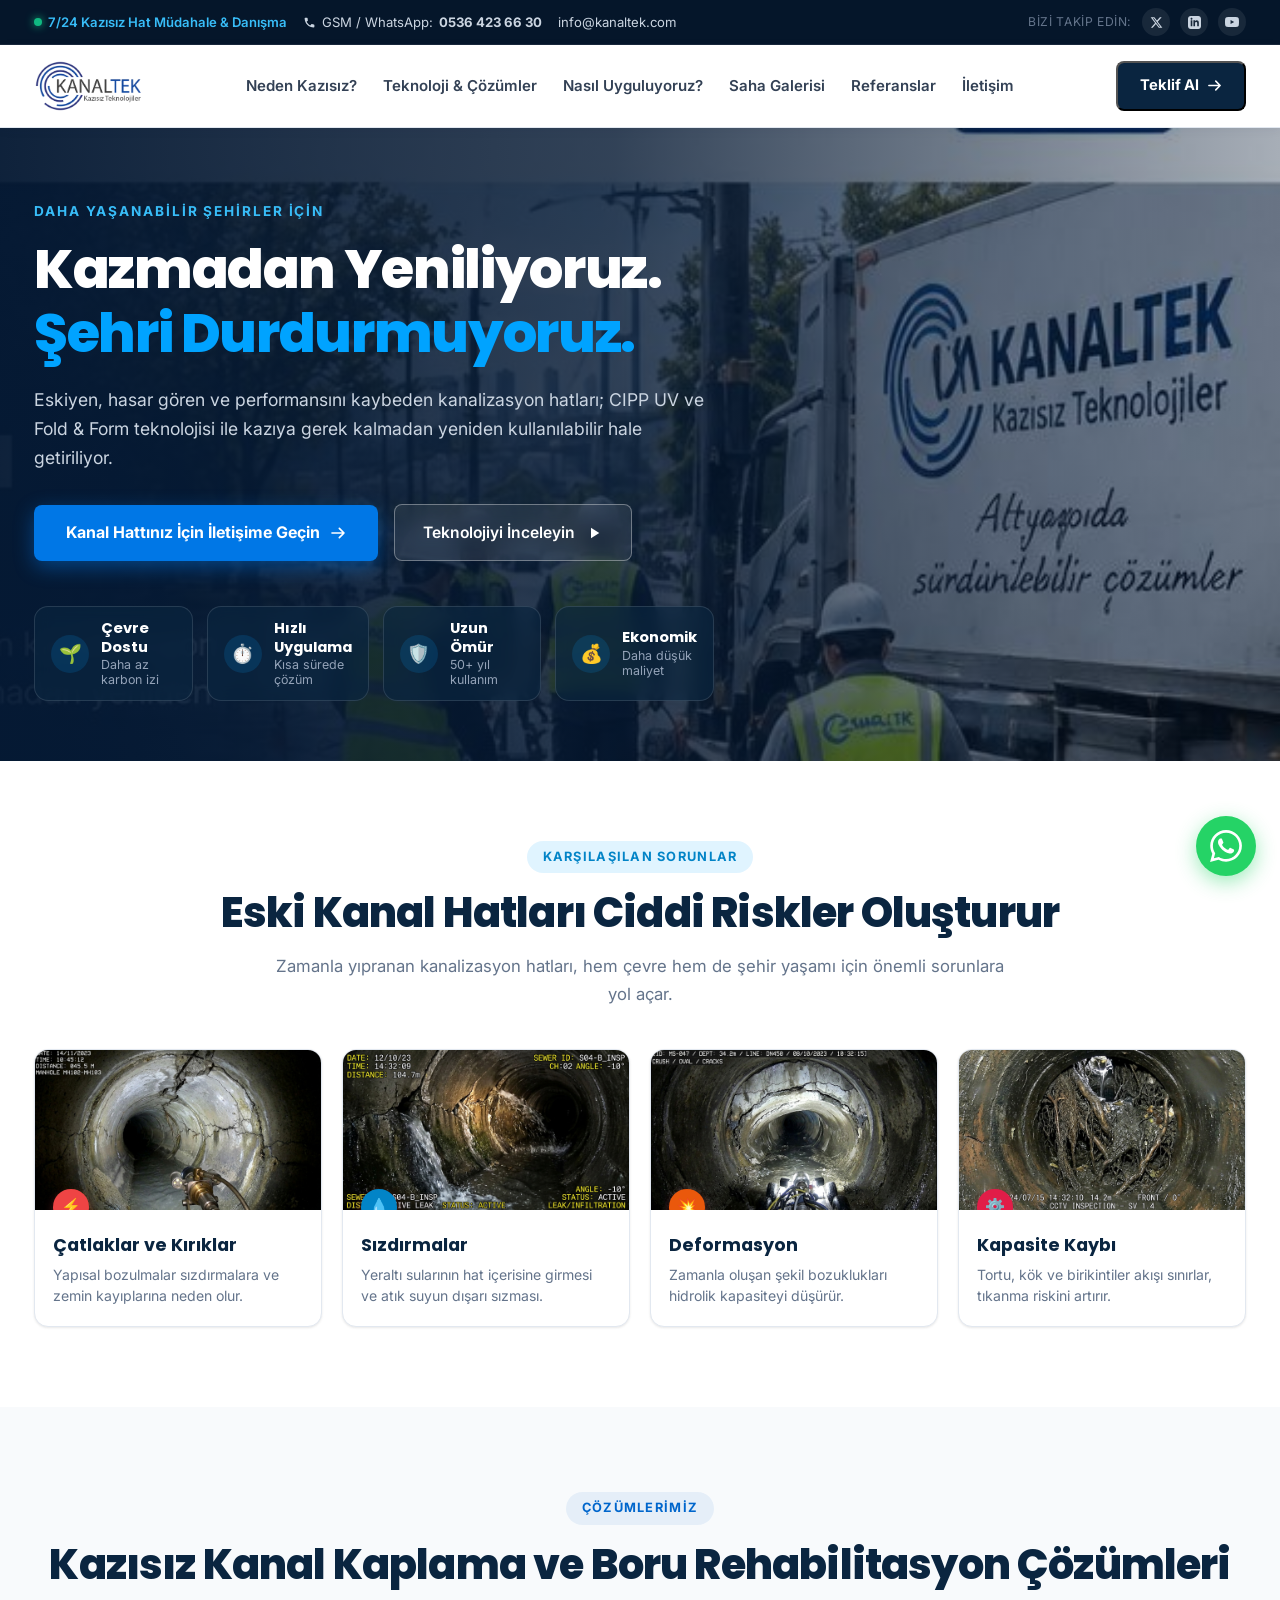
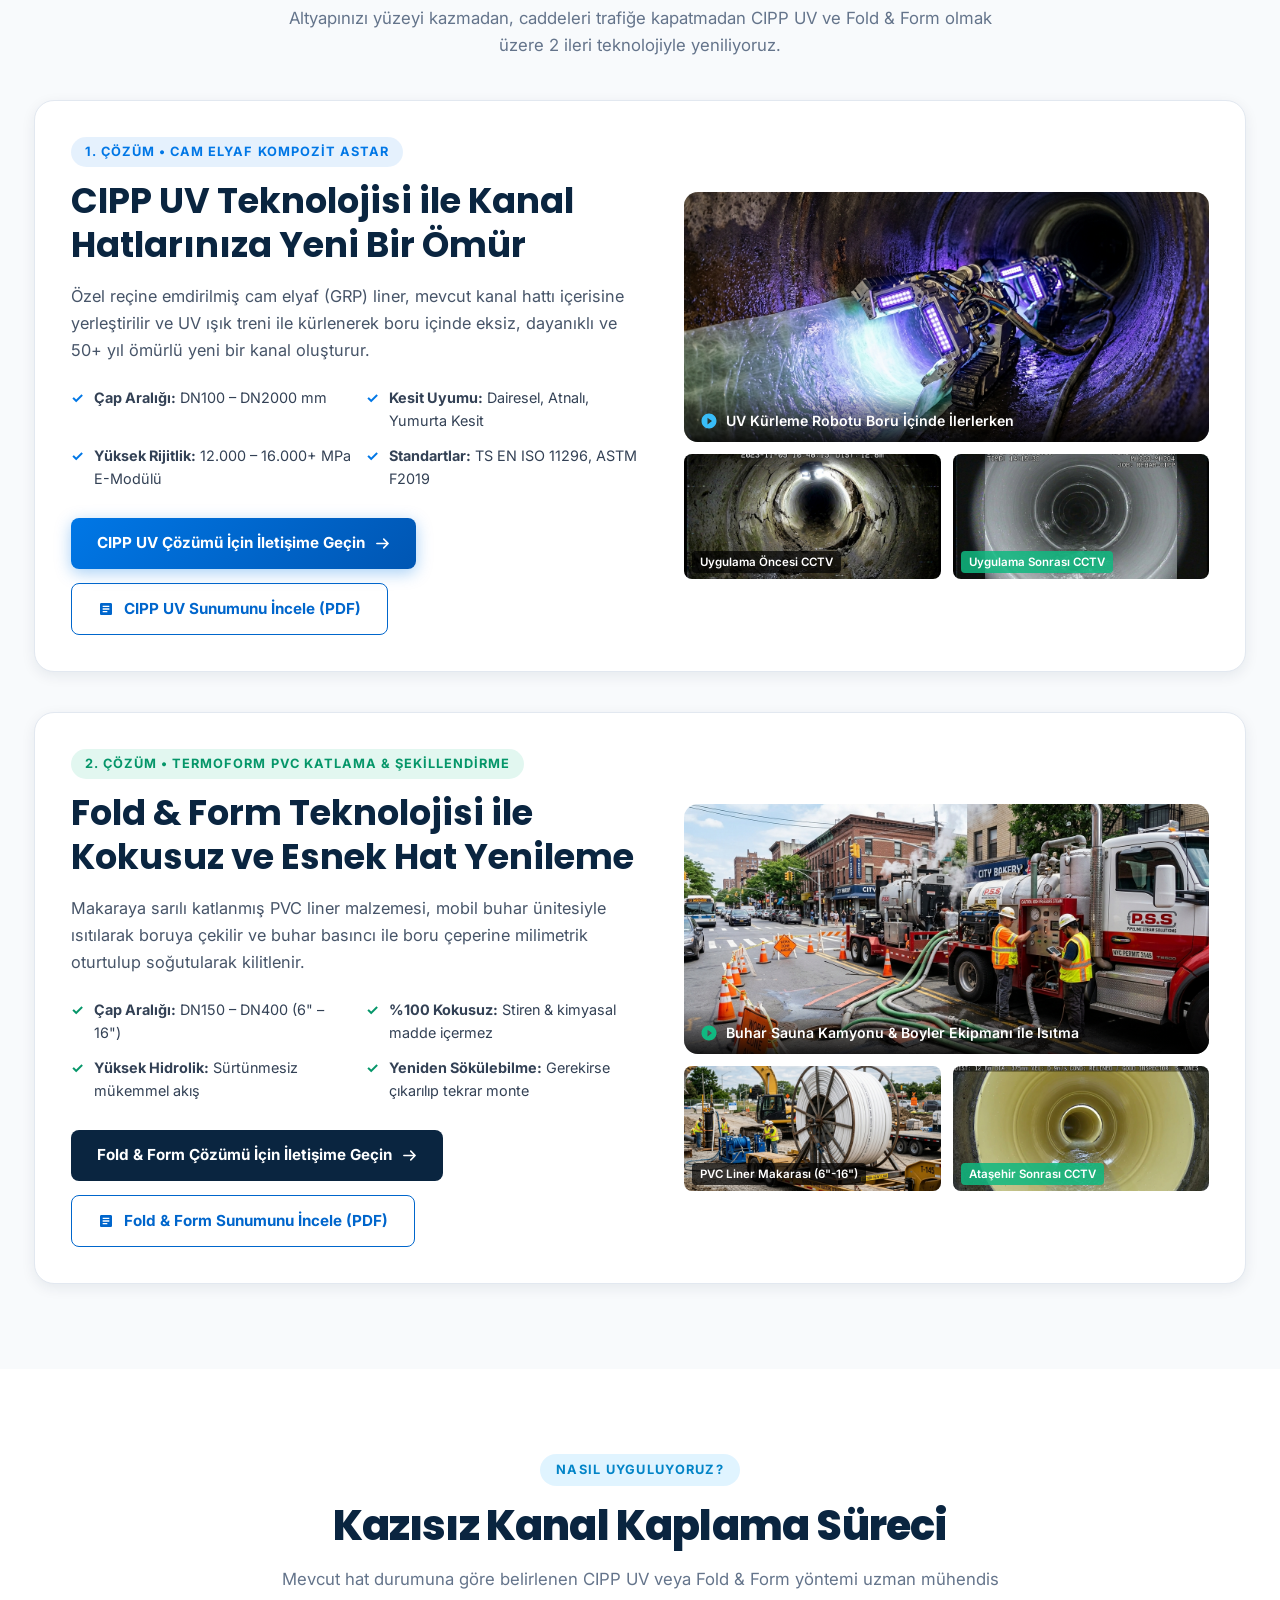
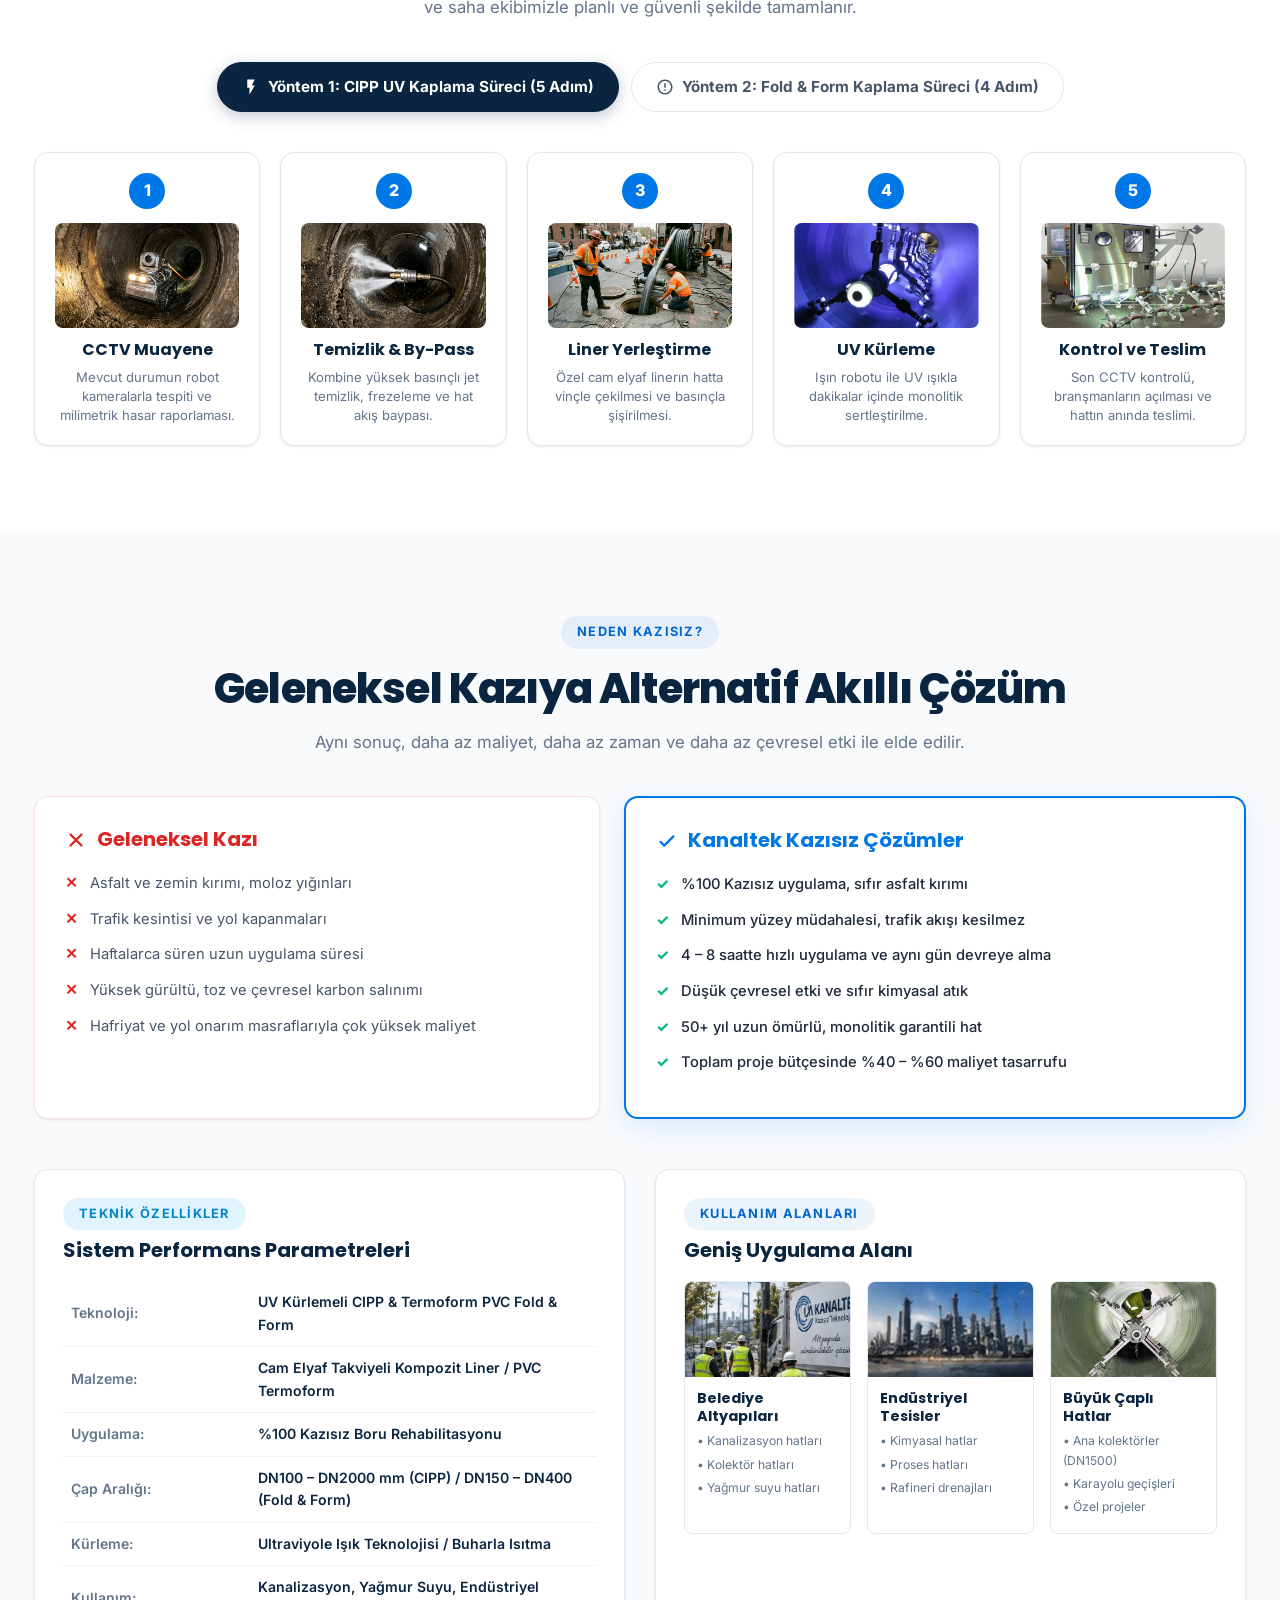
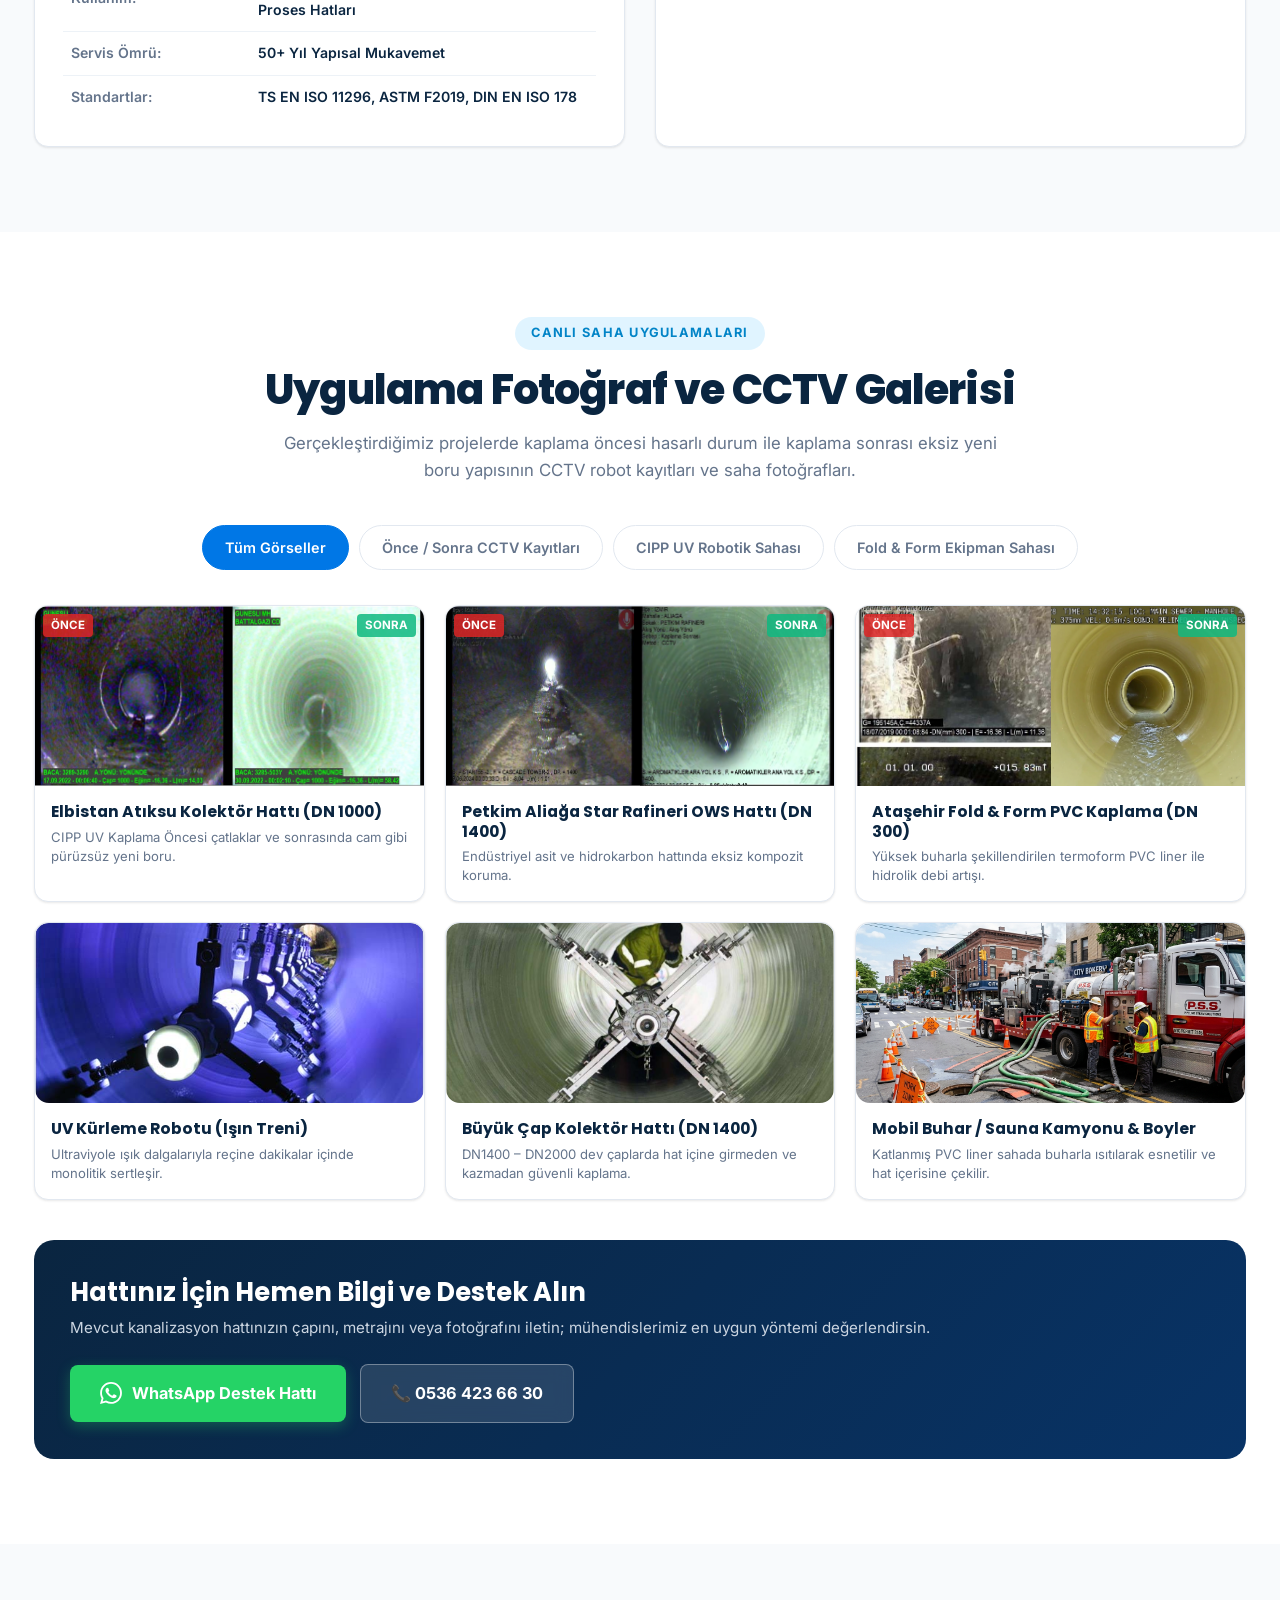
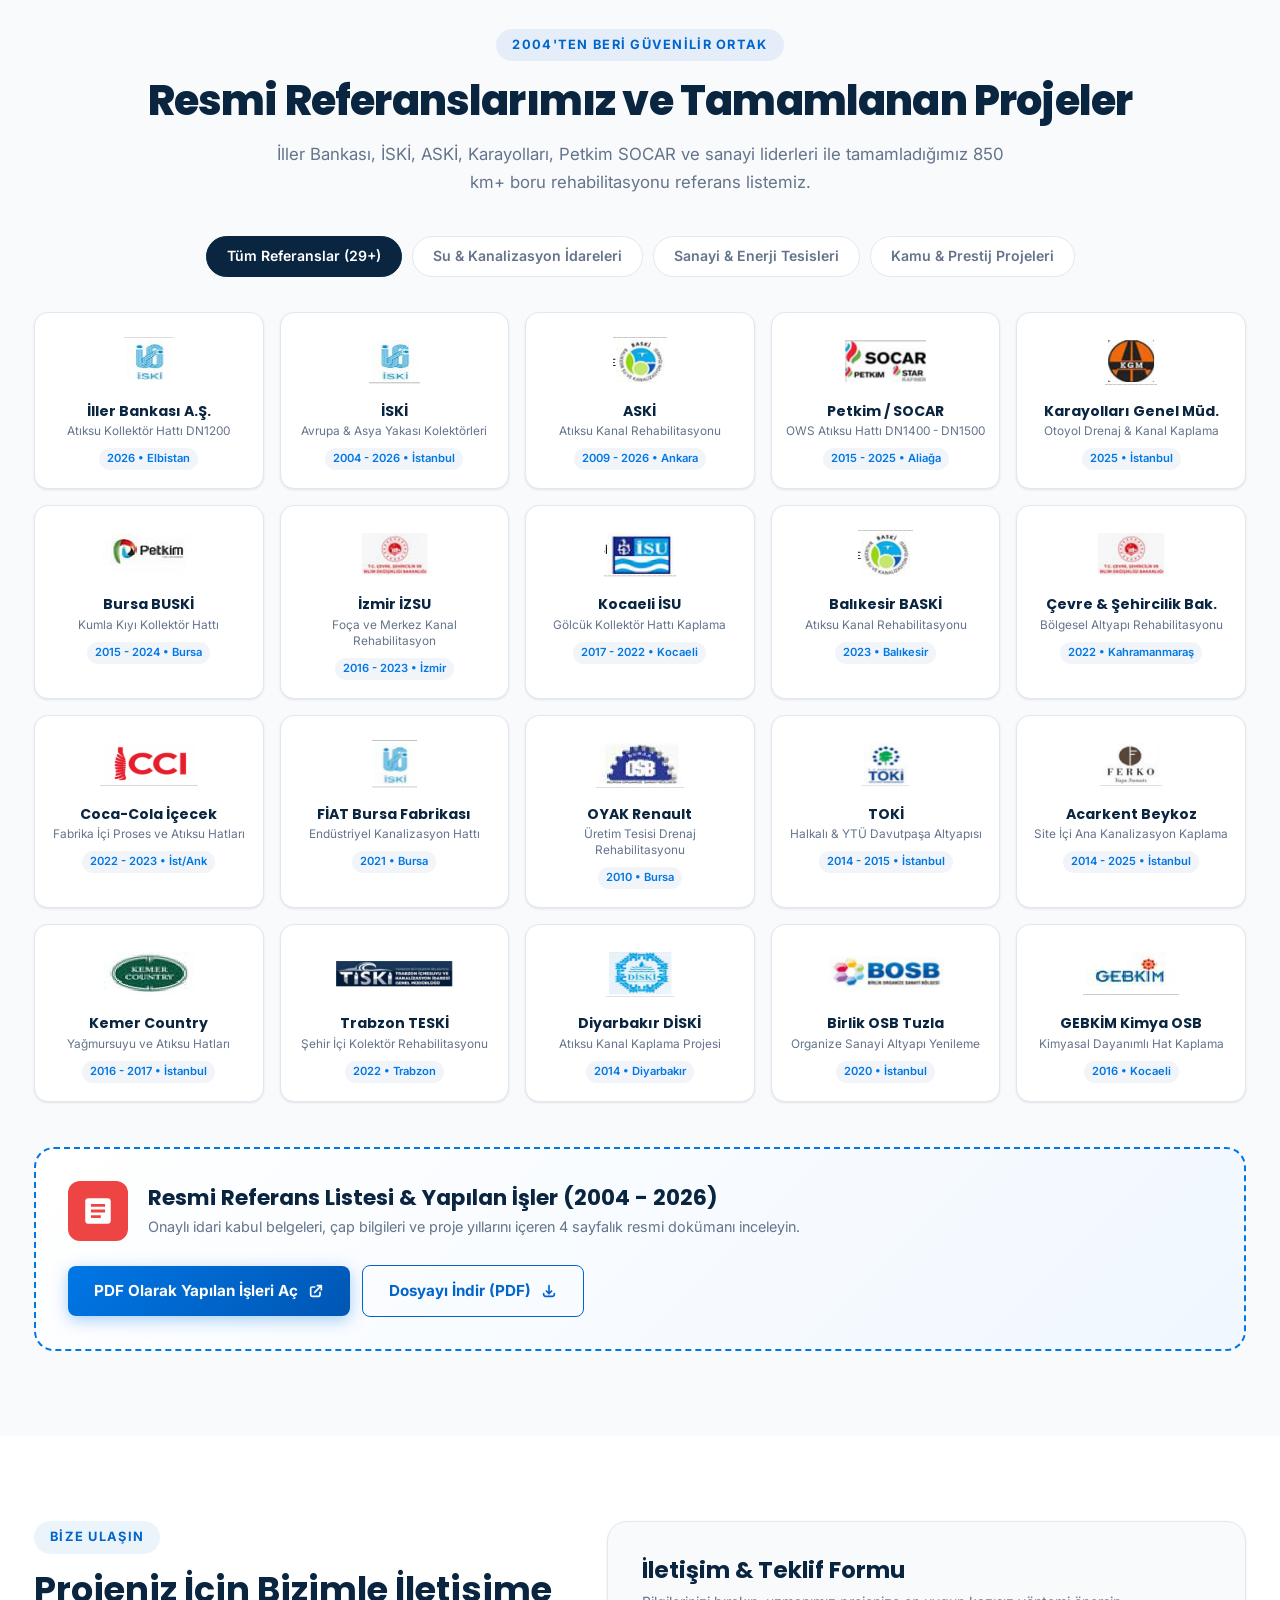
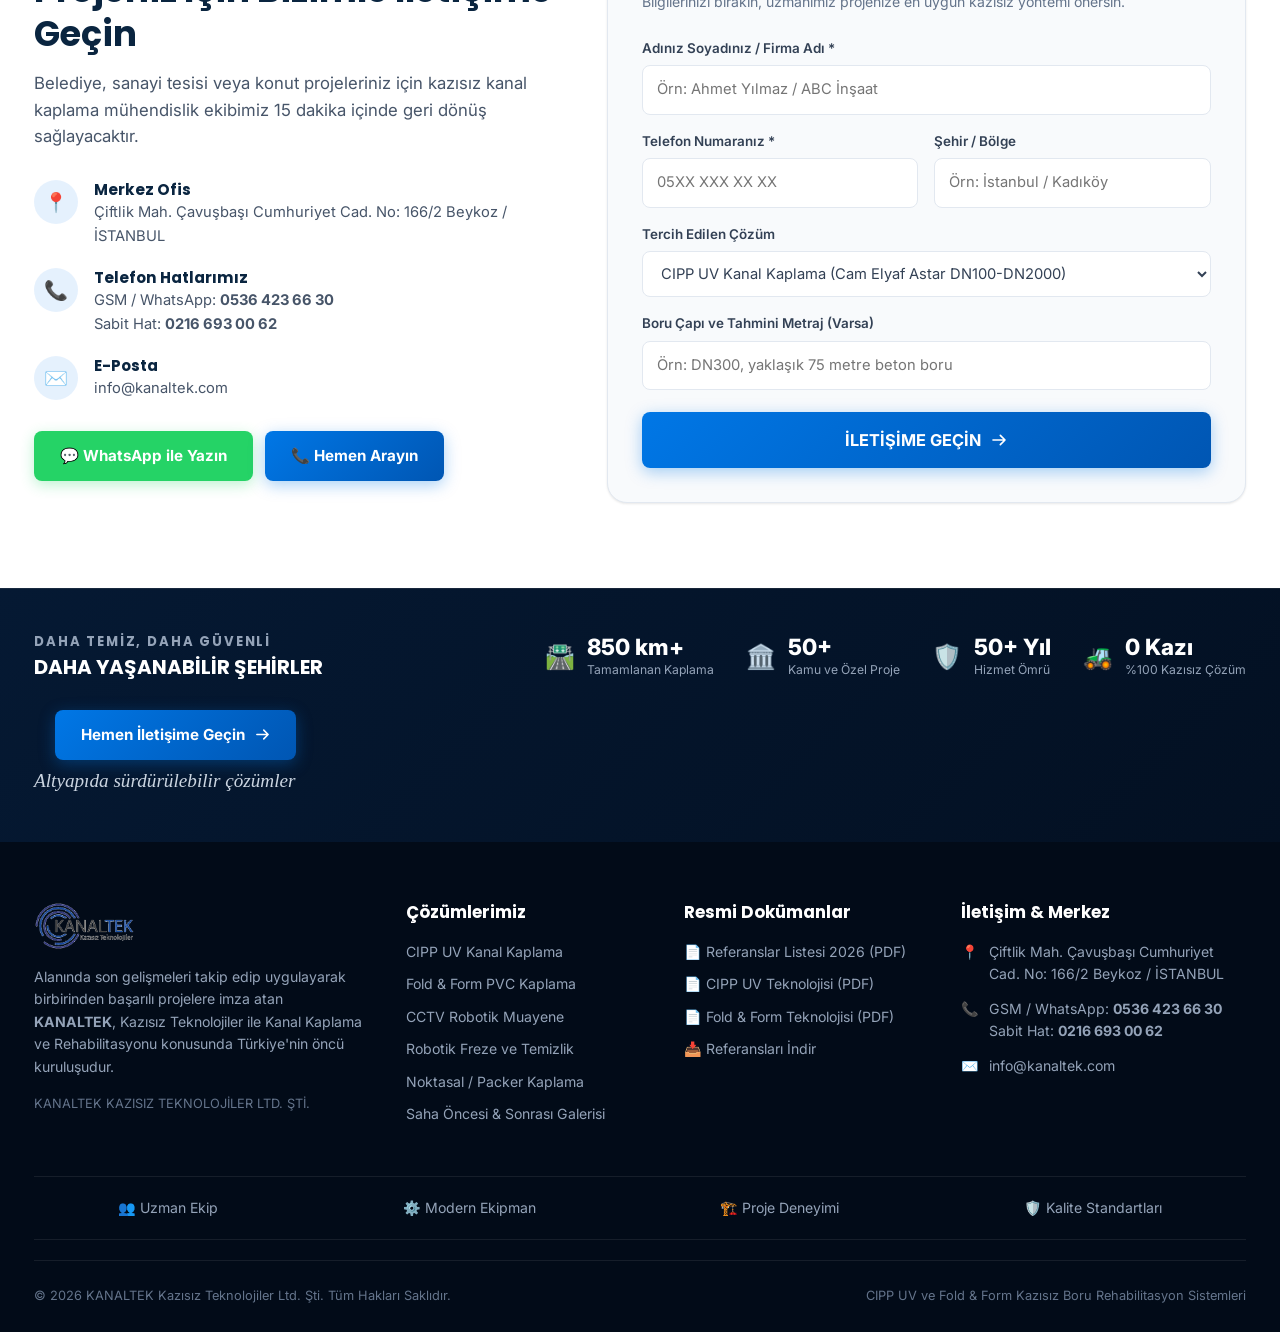
==== commit 3e55ed34: "feat: update landing page, assets and vercel deployment configuration" ====
--- a/index.html
+++ b/index.html
@@ -3,22 +3,21 @@
 <head>
   <meta charset="UTF-8">
   <meta name="viewport" content="width=device-width, initial-scale=1.0, maximum-scale=5.0">
-  <title>Kazısız Kanal Kaplama (CIPP) | Kırmadan Boru Yenileme - KANALTEK</title>
+  <title>Kazısız Kanal Kaplama ve Boru Rehabilitasyon Çözümleri | KANALTEK</title>
   
-  <!-- Meta Descriptions for High AdWords & SEO CTR -->
-  <meta name="description" content="Kırmadan, kazmadan, asfaltı bozmadan kanal kaplama (UV CIPP) teknolojisi. İSKİ, ASKİ ve Sanayi referanslarıyla 50 yıl garantili boru yenileme. Hemen 7/24 ücretsiz keşif ve fiyat teklifi alın!">
-  <meta name="keywords" content="kanal kaplama, kazısız kanal kaplama, CIPP kaplama, UV CIPP, atıksu boru kaplama, boru içi kaplama, noktasal kaplama, packer kaplama, boru yenileme kırmadan">
-  <meta name="author" content="Kanaltek Kazısız Teknolojiler">
+  <!-- Meta Descriptions for SEO & Conversions -->
+  <meta name="description" content="Kazı yapmadan kanal hatlarınızı yenileyin. CIPP UV ve Fold & Form teknolojileri ile asfaltı bozmadan +50 yıl garantili boru rehabilitasyonu. İSKİ, ASKİ ve Sanayi referansları ile hemen iletişime geçin!">
+  <meta name="keywords" content="kanal kaplama, kazısız kanal kaplama, CIPP UV, fold and form, boru rehabilitasyonu, kazısız teknoloji, atıksu hat kaplama, kanaltek">
+  <meta name="author" content="KANALTEK Kazısız Teknolojiler">
   <meta name="robots" content="index, follow">
   
-  <!-- Canonical & Social Meta -->
-  <link rel="canonical" href="https://kanaltek.com/kanal-kaplama">
+  <!-- Open Graph Meta -->
   <meta property="og:locale" content="tr_TR">
   <meta property="og:type" content="website">
-  <meta property="og:title" content="Kazısız Kanal Kaplama Teknolojisi (CIPP) | KANALTEK">
-  <meta property="og:description" content="Trafiği durdurmadan, asfalt kırmadan yerin altından borularınızı +50 yıl yeniliyoruz. UV CIPP Kanal Kaplama ile aynı gün teslim.">
-  <meta property="og:url" content="https://kanaltek.com/kanal-kaplama">
-  <meta property="og:site_name" content="Kanaltek Kazısız Teknolojiler">
+  <meta property="og:title" content="Kazısız Kanal Kaplama ve Boru Rehabilitasyon Çözümleri | KANALTEK">
+  <meta property="og:description" content="Eski hatlara kazısız yeni bir ömür. CIPP UV ve Fold & Form teknolojisi ile sıfır kazı, aynı gün teslim.">
+  <meta property="og:url" content="https://kanaltek.com">
+  <meta property="og:site_name" content="KANALTEK Kazısız Teknolojiler">
 
   <!-- Google Fonts Preconnect -->
   <link rel="preconnect" href="https://fonts.googleapis.com">
@@ -28,7 +27,7 @@
   <!-- Main Stylesheet -->
   <link rel="stylesheet" href="css/style.css">
 
-  <!-- Schema.org JSON-LD Structured Data for Google Rich Snippets & Ads -->
+  <!-- Schema.org JSON-LD -->
   <script type="application/ld+json">
   {
     "@context": "https://schema.org",
@@ -36,9 +35,9 @@
       {
         "@type": "LocalBusiness",
         "@id": "https://kanaltek.com/#organization",
-        "name": "Kanaltek Kazısız Teknolojiler - Kanal Kaplama",
+        "name": "Kanaltek Kazısız Teknolojiler Ltd. Şti.",
         "url": "https://kanaltek.com",
-        "logo": "https://kanaltek.com/wp-content/uploads/2018/08/logo.png",
+        "logo": "https://kanaltek.com/assets/images/kanaltek-logo.png",
         "telephone": "+905364236630",
         "priceRange": "$$",
         "address": {
@@ -47,54 +46,14 @@
           "addressLocality": "Beykoz",
           "addressRegion": "İstanbul",
           "addressCountry": "TR"
-        },
-        "geo": {
-          "@type": "GeoCoordinates",
-          "latitude": "41.0850",
-          "longitude": "29.1300"
-        },
-        "openingHoursSpecification": {
-          "@type": "OpeningHoursSpecification",
-          "dayOfWeek": ["Monday","Tuesday","Wednesday","Thursday","Friday","Saturday","Sunday"],
-          "opens": "00:00",
-          "closes": "23:59"
         }
       },
       {
         "@type": "Service",
-        "serviceType": "Kanal Kaplama ve CIPP Boru Rehabilitasyonu",
+        "serviceType": "CIPP UV ve Fold & Form Kazısız Kanal Kaplama",
         "provider": {"@id": "https://kanaltek.com/#organization"},
         "areaServed": "Türkiye",
-        "description": "Mevcut hasarlı atıksu ve yağmur suyu hatlarının kazı yapılmadan UV ışıkla kürlenen CIPP yöntemiyle kaplanması ve yenilenmesi."
-      },
-      {
-        "@type": "FAQPage",
-        "mainEntity": [
-          {
-            "@type": "Question",
-            "name": "Kanal kaplama (CIPP) nedir ve nasıl uygulanır?",
-            "acceptedAnswer": {
-              "@type": "Answer",
-              "text": "CIPP (Cured-In-Place Pipe), hasarlı veya sızdıran boruların içine reçine emdirilmiş dayanıklı bir cam elyaf astarın yerleştirilmesi ve UV ışıkla sertleştirilerek boru içinde yeni ve eksiz bir boru oluşturulması işlemidir. Asfalt kırma veya kazı gerektirmez."
-            }
-          },
-          {
-            "@type": "Question",
-            "name": "Kazısız kanal kaplama işlemi ne kadar sürer?",
-            "acceptedAnswer": {
-              "@type": "Answer",
-              "text": "UV CIPP yöntemiyle kürleme dakikalar içinde tamamlanır. Bir hat segmenti hazırlık, temizlik ve kaplama dahil ortalama 4 ila 8 saat içinde tamamlanarak aynı gün içinde hattın kullanıma açılması sağlanır."
-            }
-          },
-          {
-            "@type": "Question",
-            "name": "Kaplama sonrası borunun ömrü ne kadar uzar?",
-            "acceptedAnswer": {
-              "@type": "Answer",
-              "text": "Cam elyaf takviyeli UV CIPP astar uygulanan borular, en az 50 yıl boyunca yüksek korozyon, aşınma ve hidrostatik basınca dayanıklılık gösterir."
-            }
-          }
-        ]
+        "description": "Yeraltı boru hatlarının kazı yapılmadan CIPP Ultraviyole ve PVC Fold & Form teknolojileriyle kalıcı rehabilitasyonu."
       }
     ]
   }
@@ -103,61 +62,77 @@
 <body>
 
   <!-- ========================================================================
-       TOP BAR (7/24 EMERGENCY & CONTACT)
+       TOP BAR (DIRECT SOCIAL LINKS: X, LINKEDIN, YOUTUBE & CONTACT)
        ======================================================================== -->
   <div class="top-bar">
     <div class="container top-bar-inner">
-      <div class="top-bar-badge">
-        <span class="live-dot"></span> 7/24 Acil Keşif & Kazısız Müdahale Hattı
-      </div>
-      <div class="top-bar-contacts">
-        <a href="tel:05364236630" class="top-bar-link">
-          <svg width="14" height="14" fill="currentColor" viewBox="0 0 24 24"><path d="M6.62 10.79c1.44 2.83 3.76 5.14 6.59 6.59l2.2-2.2c.27-.27.67-.36 1.02-.24 1.12.37 2.33.57 3.57.57.55 0 1 .45 1 1V20c0 .55-.45 1-1 1-9.39 0-17-7.61-17-17 0-.55.45-1 1-1h3.5c.55 0 1 .45 1 1 0 1.25.2 2.45.57 3.57.11.35.03.74-.25 1.02l-2.2 2.2z"/></svg>
+      <div class="top-bar-left">
+        <div class="top-badge">
+          <span class="live-dot"></span> 7/24 Kazısız Hat Müdahale & Danışma
+        </div>
+        <a href="tel:05364236630" class="top-contact-link">
+          <svg width="13" height="13" fill="currentColor" viewBox="0 0 24 24"><path d="M6.62 10.79c1.44 2.83 3.76 5.14 6.59 6.59l2.2-2.2c.27-.27.67-.36 1.02-.24 1.12.37 2.33.57 3.57.57.55 0 1 .45 1 1V20c0 .55-.45 1-1 1-9.39 0-17-7.61-17-17 0-.55.45-1 1-1h3.5c.55 0 1 .45 1 1 0 1.25.2 2.45.57 3.57.11.35.03.74-.25 1.02l-2.2 2.2z"/></svg>
           GSM / WhatsApp: <strong>0536 423 66 30</strong>
         </a>
-        <a href="tel:02166930062" class="top-bar-link top-bar-landline">
+        <a href="tel:02166930062" class="top-contact-link" style="display: none; @media(min-width: 768px){display: inline-flex;}">
           Tel: <strong>0216 693 00 62</strong>
         </a>
-        <a href="mailto:info@kanaltek.com" class="top-bar-link top-bar-email">
+        <a href="mailto:info@kanaltek.com" class="top-contact-link">
           info@kanaltek.com
         </a>
       </div>
+
+      <div class="top-bar-right">
+        <div class="top-social-group">
+          <span class="top-social-label">Bizi Takip Edin:</span>
+          <!-- X (Twitter) Direct Link -->
+          <a href="https://x.com" target="_blank" rel="noopener noreferrer" class="top-social-link x" title="X (Twitter)">
+            <svg width="13" height="13" fill="currentColor" viewBox="0 0 24 24">
+              <path d="M18.244 2.25h3.308l-7.227 8.26 8.502 11.24H16.17l-5.214-6.817L4.99 21.75H1.68l7.73-8.835L1.254 2.25H8.08l4.713 6.231zm-1.161 17.52h1.833L7.084 4.126H5.117z"/>
+            </svg>
+          </a>
+          <!-- LinkedIn Direct Link -->
+          <a href="https://www.linkedin.com/company/kanaltek/" target="_blank" rel="noopener noreferrer" class="top-social-link linkedin" title="LinkedIn">
+            <svg width="13" height="13" fill="currentColor" viewBox="0 0 24 24">
+              <path d="M19 0h-14c-2.761 0-5 2.239-5 5v14c0 2.761 2.239 5 5 5h14c2.762 0 5-2.239 5-5v-14c0-2.761-2.238-5-5-5zm-11 19h-3v-11h3v11zm-1.5-12.268c-.966 0-1.75-.79-1.75-1.764s.784-1.764 1.75-1.764 1.75.79 1.75 1.764-.783 1.764-1.75 1.764zm13.5 12.268h-3v-5.604c0-3.368-4-3.113-4 0v5.604h-3v-11h3v1.765c1.396-2.586 7-2.777 7 2.476v6.759z"/>
+            </svg>
+          </a>
+          <!-- YouTube Direct Link -->
+          <a href="https://www.youtube.com/@kanaltek" target="_blank" rel="noopener noreferrer" class="top-social-link youtube" title="YouTube">
+            <svg width="14" height="14" fill="currentColor" viewBox="0 0 24 24">
+              <path d="M23.498 6.186a3.016 3.016 0 0 0-2.122-2.136C19.505 3.545 12 3.545 12 3.545s-7.505 0-9.377.505A3.017 3.017 0 0 0 .502 6.186C0 8.07 0 12 0 12s0 3.93.502 5.814a3.016 3.016 0 0 0 2.122 2.136c1.871.505 9.376.505 9.376.505s7.505 0 9.377-.505a3.015 3.015 0 0 0 2.122-2.136C24 15.93 24 12 24 12s0-3.93-.502-5.814zM9.545 15.568V8.432L15.818 12l-6.273 3.568z"/>
+            </svg>
+          </a>
+        </div>
+      </div>
     </div>
   </div>
 
   <!-- ========================================================================
-       MAIN HEADER / NAVBAR (FIXED LAYOUT - ZERO SHIFT)
+       MAIN HEADER / NAVBAR (OFFICIAL KANALTEK LOGO)
        ======================================================================== -->
   <header class="header">
     <div class="container nav-container">
-      <a href="#" class="logo-wrap">
-        <div class="logo-mark">K</div>
-        <div class="logo-text">
-          <div class="logo-title">KANAL<span>TEK</span></div>
-          <div class="logo-tagline">Kanal Kaplama Sistemleri</div>
-        </div>
+      <a href="#" class="logo-link" title="KANALTEK Kazısız Teknolojiler">
+        <img src="assets/images/kanaltek-logo.png" alt="KANALTEK Kazısız Teknolojiler" class="navbar-logo-img">
       </a>
 
-      <!-- Desktop Nav -->
+      <!-- Desktop Navigation Menu -->
       <nav class="nav-menu">
-        <a href="#hizmetler" class="nav-link">Hizmetler</a>
-        <a href="#avantajlar" class="nav-link">Avantajlar</a>
-        <a href="#hesaplayici" class="nav-link">Fiyat Hesapla</a>
-        <a href="#surec" class="nav-link">Süreç</a>
+        <a href="#neden-kazisiz" class="nav-link">Neden Kazısız?</a>
+        <a href="#cozumler" class="nav-link">Teknoloji & Çözümler</a>
+        <a href="#surec" class="nav-link">Nasıl Uyguluyoruz?</a>
+        <a href="#galeri" class="nav-link">Saha Galerisi</a>
         <a href="#referanslar" class="nav-link">Referanslar</a>
-        <a href="#faq" class="nav-link">S.S.S.</a>
         <a href="#iletisim" class="nav-link">İletişim</a>
       </nav>
 
-      <div class="nav-cta-group">
-        <div class="phone-quick">
-          <span class="phone-quick-label">Uzman Danışma</span>
-          <a href="tel:05364236630" class="phone-quick-number">0536 423 66 30</a>
-        </div>
-        <a href="tel:05364236630" class="nav-cta-phone-icon" aria-label="Telefonla Ara">
-          <svg width="18" height="18" fill="currentColor" viewBox="0 0 24 24"><path d="M6.62 10.79c1.44 2.83 3.76 5.14 6.59 6.59l2.2-2.2c.27-.27.67-.36 1.02-.24 1.12.37 2.33.57 3.57.57.55 0 1 .45 1 1V20c0 .55-.45 1-1 1-9.39 0-17-7.61-17-17 0-.55.45-1 1-1h3.5c.55 0 1 .45 1 1 0 1.25.2 2.45.57 3.57.11.35.03.74-.25 1.02l-2.2 2.2z"/></svg>
-        </a>
-        <button class="btn btn-primary open-quote-modal nav-cta-btn-desktop">Hemen Teklif Al</button>
+      <!-- Right Action CTA (Matching Reference-1: Teklif Al ->) -->
+      <div class="nav-actions">
+        <button class="nav-cta-btn open-quote-modal" aria-label="Teklif Al">
+          <span>Teklif Al</span>
+          <svg width="15" height="15" fill="none" stroke="currentColor" stroke-width="2.5" viewBox="0 0 24 24"><path stroke-linecap="round" stroke-linejoin="round" d="M14 5l7 7m0 0l-7 7m7-7H3"/></svg>
+        </button>
         <button class="mobile-nav-toggle" id="mobileNavToggle" aria-label="Menüyü Aç" aria-expanded="false">
           <span></span>
           <span></span>
@@ -165,17 +140,16 @@
         </button>
       </div>
 
-      <!-- Mobile Nav Drawer (Docked inside header) -->
+      <!-- Mobile Nav Drawer -->
       <div class="mobile-nav-drawer" id="mobileNavDrawer">
-        <a href="#hizmetler" class="nav-link">Kaplama Çözümleri</a>
-        <a href="#avantajlar" class="nav-link">Neden Kazısız?</a>
-        <a href="#hesaplayici" class="nav-link">Fiyat Hesapla</a>
-        <a href="#surec" class="nav-link">Uygulama Süreci</a>
-        <a href="#referanslar" class="nav-link">Referanslar</a>
-        <a href="#faq" class="nav-link">Sıkça Sorulan Sorular</a>
-        <a href="#iletisim" class="nav-link">İletişim</a>
+        <a href="#neden-kazisiz" class="nav-link">Neden Kazısız?</a>
+        <a href="#cozumler" class="nav-link">Teknoloji & Çözümler</a>
+        <a href="#surec" class="nav-link">Nasıl Uyguluyoruz?</a>
+        <a href="#galeri" class="nav-link">Saha & CCTV Galerisi</a>
+        <a href="#referanslar" class="nav-link">Referanslar & Yapılan İşler</a>
+        <a href="#iletisim" class="nav-link">İletişime Geçin</a>
         <div style="display: flex; gap: 10px; margin-top: 10px;">
-          <a href="tel:05364236630" class="btn btn-secondary" style="flex: 1;">📞 Hemen Ara</a>
+          <a href="tel:05364236630" class="btn btn-dark" style="flex: 1;">📞 Hemen Ara</a>
           <a href="https://wa.me/905364236630" class="btn btn-whatsapp" style="flex: 1;">💬 WhatsApp</a>
         </div>
       </div>
@@ -183,736 +157,1067 @@
   </header>
 
   <!-- ========================================================================
-       HERO SECTION (ADWORDS HIGH-CONVERTING ABOVE THE FOLD)
+       HERO SECTION (MATCHING REFERENCE-1 LAYOUT & VISUAL AESTHETIC)
        ======================================================================== -->
   <section class="hero">
-    <div class="container hero-grid">
-      <!-- Left Content -->
+    <div class="hero-bg-overlay"></div>
+    <div class="container hero-container">
       <div class="hero-content">
-        <div class="hero-badge">
-          <span>🛡️</span> %100 Kazısız Boru Yenileme Teknolojisi
-        </div>
+        <span class="hero-kicker">DAHA YAŞANABİLİR ŞEHİRLER İÇİN</span>
         <h1 class="hero-title">
-          Kırmadan, Kazmadan <br>
-          <span class="highlight">Kanal Kaplama (CIPP)</span> ile Borularınızı Yeniliyoruz!
+          Kazmadan Yeniliyoruz. <br>
+          <span class="hero-highlight">Şehri Durdurmuyoruz.</span>
         </h1>
         <p class="hero-desc">
-          Asfalt kırmaya, caddeyi trafiğe kapatmaya ve günlerce süren moloz kabusuna son! 
-          Alman teknolojisi <strong>UV CIPP Cam Elyaf Astar</strong> ile boru içine yeni bir boru inşa ediyor, aynı gün içinde kullanıma açıyoruz.
+          Eskiyen, hasar gören ve performansını kaybeden kanalizasyon hatları; CIPP UV ve Fold & Form teknolojisi ile kazıya gerek kalmadan yeniden kullanılabilir hale getiriliyor.
         </p>
 
-        <div class="hero-features">
-          <div class="hero-feature-item">
-            <span class="hero-feature-icon">✓</span>
-            <span><strong>Sıfır Kazı:</strong> Yolları ve binaları kazmadan içeriden kaplama</span>
-          </div>
-          <div class="hero-feature-item">
-            <span class="hero-feature-icon">✓</span>
-            <span><strong>Işık Hızında:</strong> 4 – 8 saatte UV kürleme ve aynı gün teslim</span>
-          </div>
-          <div class="hero-feature-item">
-            <span class="hero-feature-icon">✓</span>
-            <span><strong>50 Yıl Garanti:</strong> Yüksek E-Modülü ve kimyasal direnç</span>
-          </div>
-          <div class="hero-feature-item">
-            <span class="hero-feature-icon">✓</span>
-            <span><strong>İSKİ & Sanayi Onaylı:</strong> Yüzlerce tamamlanmış resmi proje</span>
-          </div>
-        </div>
-
-        <div class="hero-cta-group">
-          <a href="#hesaplayici" class="btn btn-primary btn-lg btn-pulse">
-            İnteraktif Fiyat Hesapla ➜
+        <div class="hero-buttons">
+          <a href="#iletisim" class="btn hero-btn-primary">
+            <span>Kanal Hattınız İçin İletişime Geçin</span>
+            <svg width="16" height="16" fill="none" stroke="currentColor" stroke-width="2.5" viewBox="0 0 24 24"><path stroke-linecap="round" stroke-linejoin="round" d="M14 5l7 7m0 0l-7 7m7-7H3"/></svg>
           </a>
-          <a href="https://wa.me/905364236630?text=Merhaba,%20kanal%20kaplama%20hakkında%20bilgi%20ve%20ücretsiz%20keşif%20istiyorum." class="btn btn-whatsapp btn-lg">
-            <svg width="20" height="20" fill="currentColor" viewBox="0 0 24 24"><path d="M.057 24l1.687-6.163c-1.041-1.804-1.588-3.849-1.587-5.946.003-6.556 5.338-11.891 11.893-11.891 3.181.001 6.167 1.24 8.413 3.488 2.245 2.248 3.481 5.236 3.48 8.414-.003 6.557-5.338 11.892-11.893 11.892-1.99-.001-3.951-.5-5.688-1.448l-6.305 1.654zm6.597-3.807c1.676.995 3.276 1.591 5.392 1.592 5.448 0 9.886-4.434 9.889-9.885.002-5.462-4.415-9.89-9.881-9.892-5.452 0-9.887 4.434-9.889 9.884-.001 2.225.651 3.891 1.746 5.634l-.999 3.648 3.742-.981zm11.387-5.464c-.074-.124-.272-.198-.57-.347-.297-.149-1.758-.868-2.031-.967-.272-.099-.47-.149-.669.149-.198.297-.768.967-.941 1.165-.173.198-.347.223-.644.074-.297-.149-1.255-.462-2.39-1.475-.883-.788-1.48-1.761-1.653-2.059-.173-.297-.018-.458.13-.606.134-.133.297-.347.446-.521.151-.172.2-.296.3-.495.099-.198.05-.372-.025-.521-.075-.148-.669-1.611-.916-2.206-.242-.579-.487-.501-.669-.51l-.57-.01c-.198 0-.52.074-.792.372s-1.04 1.016-1.04 2.479 1.065 2.876 1.213 3.074c.149.198 2.095 3.2 5.076 4.487.709.306 1.263.489 1.694.626.712.226 1.36.194 1.872.118.571-.085 1.758-.719 2.006-1.413.248-.695.248-1.29.173-1.414z"/></svg>
-            WhatsApp Danışma
+          <a href="#cozumler" class="btn hero-btn-secondary open-video-modal">
+            <span>Teknolojiyi İnceleyin</span>
+            <svg width="18" height="18" fill="currentColor" viewBox="0 0 24 24"><path d="M8 5v14l11-7z"/></svg>
           </a>
         </div>
 
-        <div class="hero-trust-metrics">
-          <div class="metric-box">
-            <div class="metric-number">50<span>+</span> Yıl</div>
-            <div class="metric-label">Yapısal Garanti Ömrü</div>
-          </div>
-          <div class="metric-box">
-            <div class="metric-number">100<span>k+</span> m</div>
-            <div class="metric-label">Tamamlanan Kaplama</div>
-          </div>
-          <div class="metric-box">
-            <div class="metric-number">0<span> Kazı</span></div>
-            <div class="metric-label">Sıfır Asfalt Kırımı</div>
-          </div>
-        </div>
-      </div>
-
-      <!-- Right Form Card -->
-      <div class="hero-form-card" id="hizli-teklif">
-        <div class="form-header">
-          <span class="form-header-badge">Hızlı Teklif Formu</span>
-          <h3>Ücretsiz Keşif & Fiyat Alın</h3>
-          <p>Proje bilgilerinizi iletin, uzman mühendisimiz 15 dakika içinde sizi arasın.</p>
-        </div>
-
-        <form class="lead-form ajax-lead-form">
-          <input type="hidden" name="source" value="Hero AdWords Form">
-          <div class="form-group">
-            <label class="form-label">Adınız Soyadınız / Firma Adı *</label>
-            <input type="text" name="full_name" class="form-input" placeholder="Örn: Ahmet Yılmaz" required>
-          </div>
-
-          <div class="form-row">
-            <div class="form-group">
-              <label class="form-label">Telefon Numaranız *</label>
-              <input type="tel" name="phone" class="form-input" placeholder="05XX XXX XX XX" required>
-            </div>
-            <div class="form-group">
-              <label class="form-label">Şehir / İlçe</label>
-              <input type="text" name="city" class="form-input" placeholder="Örn: İstanbul / Beykoz">
-            </div>
-          </div>
-
-          <div class="form-group">
-            <label class="form-label">Kaplama İhtiyacı / Hat Tipi</label>
-            <select name="service" class="form-select">
-              <option value="UV CIPP Kanal Kaplama">UV CIPP Kanal Kaplama (Cam Elyaf Astar)</option>
-              <option value="Noktasal Packer Kaplama">Noktasal / Kısmi Kaplama (Packer)</option>
-              <option value="Atıksu / Yağmur Suyu Hattı">Atıksu / Yağmur Suyu Hattı Yenileme</option>
-              <option value="Endüstriyel Asit / Kimyasal Hat">Endüstriyel / Kimyasal Boru Kaplama</option>
-              <option value="Bina İçi Dikey İniş Kolon Kaplama">Bina İçi Dikey İniş Kolon Kaplama</option>
-              <option value="CCTV Robotik Görüntüleme">CCTV Robotik Kamera ile Keşif & Raporlama</option>
-            </select>
-          </div>
-
-          <div class="form-group">
-            <label class="form-label">Tahmini Metraj ve Boru Çapı (Varsa)</label>
-            <input type="text" name="notes" class="form-input" placeholder="Örn: 80 metre, DN300 beton boru">
-          </div>
-
-          <button type="submit" class="btn btn-primary form-submit-btn">
-            ÜCRETSİZ TEKLİF & KEŞİF TALEP ET ➜
-          </button>
-
-          <div class="form-footer-guarantee">
-            <svg viewBox="0 0 24 24" fill="currentColor"><path d="M12 1L3 5v6c0 5.55 3.84 10.74 9 12 5.16-1.26 9-6.45 9-12V5l-9-4zm-2 16l-4-4 1.41-1.41L10 14.17l6.59-6.59L18 9l-8 8z"/></svg>
-            <span>Verileriniz KVKK kapsamında %100 güvence altındadır. Spam yapılmaz.</span>
-          </div>
-        </form>
+        <!-- 4 Hero Key Benefit Pills (Matching Reference-1) -->
+        <div class="hero-benefits-grid">
+          <div class="benefit-pill">
+            <div class="benefit-icon">🌱</div>
+            <div class="benefit-text">
+              <h4>Çevre Dostu</h4>
+              <p>Daha az karbon izi</p>
+            </div>
+          </div>
+          <div class="benefit-pill">
+            <div class="benefit-icon">⏱️</div>
+            <div class="benefit-text">
+              <h4>Hızlı Uygulama</h4>
+              <p>Kısa sürede çözüm</p>
+            </div>
+          </div>
+          <div class="benefit-pill">
+            <div class="benefit-icon">🛡️</div>
+            <div class="benefit-text">
+              <h4>Uzun Ömür</h4>
+              <p>50+ yıl kullanım</p>
+            </div>
+          </div>
+          <div class="benefit-pill">
+            <div class="benefit-icon">💰</div>
+            <div class="benefit-text">
+              <h4>Ekonomik</h4>
+              <p>Daha düşük maliyet</p>
+            </div>
+          </div>
+        </div>
       </div>
     </div>
   </section>
 
   <!-- ========================================================================
-       TRUST BAR / REFERENCES STRIP
-       ======================================================================== -->
-  <div class="trust-bar" id="referanslar">
-    <div class="container">
-      <div class="trust-title">Resmi İdareler, Belediyeler ve Sanayi Kuruluşlarının Güvenilir Çözüm Ortağı</div>
-      <div class="trust-logos">
-        <div class="trust-logo-item">🏛️ İSKİ (İstanbul)</div>
-        <div class="trust-logo-item">🏛️ ASKİ (Ankara)</div>
-        <div class="trust-logo-item">🏛️ İZSU (İzmir)</div>
-        <div class="trust-logo-item">🏛️ İSU (Kocaeli)</div>
-        <div class="trust-logo-item">🏛️ BASKİ (Balıkesir)</div>
-        <div class="trust-logo-item">🏗️ TOKİ</div>
-        <div class="trust-logo-item">🏭 OYAK RENAULT</div>
-        <div class="trust-logo-item">🏙️ BURSA OSB</div>
-        <div class="trust-logo-item">🏡 ACARKENT</div>
-        <div class="trust-logo-item">📍 ÇANAKKALE BLD.</div>
-      </div>
-    </div>
-  </div>
-
-  <!-- ========================================================================
-       SERVICES SECTION (EXCLUSIVE TO KANAL KAPLAMA)
-       ======================================================================== -->
-  <section class="services-section" id="hizmetler">
+       KARŞILAŞILAN SORUNLAR SECTION (MATCHING REFERENCE-1)
+       ======================================================================== -->
+  <section class="problems-section" id="sorunlar">
     <div class="container">
       <div class="text-center">
-        <div class="section-tag">Kanal Kaplama Uzmanlığı</div>
+        <div class="section-tag cyan">KARŞILAŞILAN SORUNLAR</div>
+        <h2 class="section-title">Eski Kanal Hatları Ciddi Riskler Oluşturur</h2>
+        <p class="section-subtitle">
+          Zamanla yıpranan kanalizasyon hatları, hem çevre hem de şehir yaşamı için önemli sorunlara yol açar.
+        </p>
+      </div>
+
+      <div class="problems-grid">
+        <!-- 1. Çatlaklar ve Kırıklar -->
+        <div class="problem-card">
+          <div class="problem-img-wrap">
+            <img src="assets/images/prob-catlak.jpg" alt="Çatlaklar ve Kırıklar" class="problem-img">
+            <div class="problem-icon-badge">⚡</div>
+          </div>
+          <div class="problem-body">
+            <h3>Çatlaklar ve Kırıklar</h3>
+            <p>Yapısal bozulmalar sızdırmalara ve zemin kayıplarına neden olur.</p>
+          </div>
+        </div>
+
+        <!-- 2. Sızdırmalar -->
+        <div class="problem-card">
+          <div class="problem-img-wrap">
+            <img src="assets/images/prob-sizdirma.jpg" alt="Sızdırmalar" class="problem-img">
+            <div class="problem-icon-badge" style="background: #0284c7;">💧</div>
+          </div>
+          <div class="problem-body">
+            <h3>Sızdırmalar</h3>
+            <p>Yeraltı sularının hat içerisine girmesi ve atık suyun dışarı sızması.</p>
+          </div>
+        </div>
+
+        <!-- 3. Deformasyon -->
+        <div class="problem-card">
+          <div class="problem-img-wrap">
+            <img src="assets/images/prob-deformasyon.jpg" alt="Deformasyon" class="problem-img">
+            <div class="problem-icon-badge" style="background: #ea580c;">💥</div>
+          </div>
+          <div class="problem-body">
+            <h3>Deformasyon</h3>
+            <p>Zamanla oluşan şekil bozuklukları hidrolik kapasiteyi düşürür.</p>
+          </div>
+        </div>
+
+        <!-- 4. Kapasite Kaybı -->
+        <div class="problem-card">
+          <div class="problem-img-wrap">
+            <img src="assets/images/prob-kapasite.jpg" alt="Kapasite Kaybı" class="problem-img">
+            <div class="problem-icon-badge" style="background: #e11d48;">⚙️</div>
+          </div>
+          <div class="problem-body">
+            <h3>Kapasite Kaybı</h3>
+            <p>Tortu, kök ve birikintiler akışı sınırlar, tıkanma riskini artırır.</p>
+          </div>
+        </div>
+      </div>
+    </div>
+  </section>
+
+  <!-- ========================================================================
+       ÇÖZÜMLERİMİZ: CIPP UV & FOLD & FORM (2 AYRI KAZISIZ ÇÖZÜM)
+       ======================================================================== -->
+  <section class="solutions-section" id="cozumler">
+    <div class="container">
+      <div class="text-center">
+        <div class="section-tag">ÇÖZÜMLERİMİZ</div>
         <h2 class="section-title">Kazısız Kanal Kaplama ve Boru Rehabilitasyon Çözümleri</h2>
         <p class="section-subtitle">
-          Altyapı sorunlarınızı yerin altından, yüzeydeki ticari veya sosyal hayatı aksatmadan en gelişmiş CIPP teknolojileriyle kalıcı olarak çözüyoruz.
+          Altyapınızı yüzeyi kazmadan, caddeleri trafiğe kapatmadan CIPP UV ve Fold & Form olmak üzere 2 ileri teknolojiyle yeniliyoruz.
         </p>
       </div>
 
-      <div class="services-grid">
-        <!-- 1. UV CIPP Kaplama -->
-        <div class="service-card featured">
-          <span class="service-badge">En Çok Tercih Edilen</span>
-          <div class="service-icon-wrap">⚡</div>
-          <h3 class="service-title">UV CIPP Kazısız Boru Kaplama</h3>
-          <p class="service-desc">
-            Cam Elyaf Takviyeli (GRP) astarın boru içine çekilip ultraviyole (UV) ışık treni ile dakikalar içinde kürlenerek borunun yenilendiği en ileri teknoloji.
-          </p>
-          <div class="service-bullets">
-            <div class="service-bullet-item">DN150 – DN1600+ geniş çap aralığı</div>
-            <div class="service-bullet-item">İnce et kalınlığı (3-5 mm) ile sıfır hidrolik kesit kaybı</div>
-            <div class="service-bullet-item">12.000+ MPa yüksek E-Modülü ile üstün mekanik direnç</div>
-            <div class="service-bullet-item">50 yıl yapısal mukavemet ve sızdırmazlık garantisi</div>
-          </div>
-          <a href="#hesaplayici" class="service-cta-link">Fiyat Hesapla & İncele ➜</a>
-        </div>
-
-        <!-- 2. Noktasal Kaplama -->
-        <div class="service-card">
-          <div class="service-icon-wrap">🎯</div>
-          <h3 class="service-title">Noktasal / Parsiyel Kaplama (Packer)</h3>
-          <p class="service-desc">
-            Boru hattının tamamını kaplamaya gerek olmayan lokal kırık, çatlak, conta kayması ve kök girişlerinde packer ile noktasal tamirat ve mühürleme.
-          </p>
-          <div class="service-bullets">
-            <div class="service-bullet-item">Sadece hasarlı bölgeye hedefli hızlı müdahale</div>
-            <div class="service-bullet-item">1 – 3 saat içinde tamamlanma ve devreye alma</div>
-            <div class="service-bullet-item">Yüksek maliyet tasarrufu ve minimum iş gücü</div>
-            <div class="service-bullet-item">Yeraltı suyu sızıntısını anında durdurma</div>
-          </div>
-          <a href="#hesaplayici" class="service-cta-link">Noktasal Teklif Al ➜</a>
-        </div>
-
-        <!-- 3. Endüstriyel Kaplama -->
-        <div class="service-card">
-          <div class="service-icon-wrap">🏭</div>
-          <h3 class="service-title">Endüstriyel & Kimyasal Hat Kaplama</h3>
-          <p class="service-desc">
-            Fabrikalar, rafineriler ve OSB tesisleri için asit, baz, solvent ve yüksek ısıya dayanıklı özel vinilester ve epoksi reçine kaplamalar.
-          </p>
-          <div class="service-bullets">
-            <div class="service-bullet-item">pH 1 – 13 arası agresif kimyasal ve asit direnci</div>
-            <div class="service-bullet-item">Üretim hatları ve fabrika çalışması durdurulmadan uygulama</div>
-            <div class="service-bullet-item">Aşındırıcı endüstriyel atıksuya karşı tam iç koruma</div>
-            <div class="service-bullet-item">Kimyasal drenaj ve proses hatlarına %100 uygunluk</div>
-          </div>
-          <a href="#hizli-teklif" class="service-cta-link">Endüstriyel Çözüm İsteyin ➜</a>
-        </div>
-
-        <!-- 4. Robotik Freze & Temizlik -->
-        <div class="service-card">
-          <div class="service-icon-wrap">⚙️</div>
-          <h3 class="service-title">Robotik Freze ve Ön Kanal Temizliği</h3>
-          <p class="service-desc">
-            Kaplama öncesinde boru içindeki ağaç kökleri, sarkan contalar, harç artıkları ve kireçleşmiş tortuları elmas uçlu robotik freze ile pürüzsüzleştiriyoruz.
-          </p>
-          <div class="service-bullets">
-            <div class="service-bullet-item">Milimetrik robotik kamera kontrollü hassas kesim</div>
-            <div class="service-bullet-item">Kaplama astarı için pürüzsüz ve temiz zemin hazırlığı</div>
-            <div class="service-bullet-item">Kombine yüksek basınçlı kanal açma ve yıkama</div>
-            <div class="service-bullet-item">Tıkanıklıkları ve akış engellerini kalıcı giderme</div>
-          </div>
-          <a href="#hizli-teklif" class="service-cta-link">Freze Hizmeti Detayı ➜</a>
-        </div>
-
-        <!-- 5. CCTV Robotik Görüntüleme -->
-        <div class="service-card">
-          <div class="service-icon-wrap">📹</div>
-          <h3 class="service-title">CCTV Robotik Kanal Görüntüleme & Raporlama</h3>
-          <p class="service-desc">
-            HD kameralı paletli robotlarımızla borunun içine girerek eğim, çatlak, çökme ve korozyon haritasını çıkarıyor; milimetrik dijital rapor sunuyoruz.
-          </p>
-          <div class="service-bullets">
-            <div class="service-bullet-item">Kaplama öncesi hasar tespiti ve kaplama sonrası kabul raporu</div>
-            <div class="service-bullet-item">Milimetrik eğim, çap ve deformasyon ölçümleri</div>
-            <div class="service-bullet-item">Dijital ortamda HD video ve fotoğraf kaydı teslimi</div>
-            <div class="service-bullet-item">Resmi idare, belediye ve sigorta standartlarına uygunluk</div>
-          </div>
-          <a href="#hizli-teklif" class="service-cta-link">CCTV Rapor Talebi ➜</a>
-        </div>
-
-        <!-- 6. Bina İçi Dikey Kolon Kaplama -->
-        <div class="service-card">
-          <div class="service-icon-wrap">🏢</div>
-          <h3 class="service-title">Bina İçi Dikey Yağmur & Atıksu Kolon Kaplama</h3>
-          <p class="service-desc">
-            Apartman, rezidans ve AVM'lerdeki pis su ve yağmur iniş kolonlarını dairelerde hiçbir kırma-dökme yapmadan çatıdan veya bodrumdan içeriden kaplıyoruz.
-          </p>
-          <div class="service-bullets">
-            <div class="service-bullet-item">Dairelerde fayans kırma, toz ve moloz yok</div>
-            <div class="service-bullet-item">Pik, döküm, asbest ve PVC borulara %100 uyumlu</div>
-            <div class="service-bullet-item">Daireler arası su sızıntısı ve koku sorununa kesin çözüm</div>
-            <div class="service-bullet-item">1 günde tamamlanıp tesisatın kullanıma açılması</div>
-          </div>
-          <a href="#hizli-teklif" class="service-cta-link">Bina İçi Keşif İste ➜</a>
+      <div class="solutions-wrapper">
+        <!-- 1. ÇÖZÜM: CIPP UV TEKNOLOJİSİ -->
+        <div class="solution-card-primary" id="cipp-uv-cozumu">
+          <div class="solution-grid">
+            <div class="solution-info">
+              <span class="solution-badge cipp">1. Çözüm • Cam Elyaf Kompozit Astar</span>
+              <h2>CIPP UV Teknolojisi ile Kanal Hatlarınıza Yeni Bir Ömür</h2>
+              <p class="lead">
+                Özel reçine emdirilmiş cam elyaf (GRP) liner, mevcut kanal hattı içerisine yerleştirilir ve UV ışık treni ile kürlenerek boru içinde eksiz, dayanıklı ve 50+ yıl ömürlü yeni bir kanal oluşturur.
+              </p>
+              
+              <div class="solution-specs-list">
+                <div class="spec-bullet">
+                  <span class="check">✓</span>
+                  <span><strong>Çap Aralığı:</strong> DN100 – DN2000 mm</span>
+                </div>
+                <div class="spec-bullet">
+                  <span class="check">✓</span>
+                  <span><strong>Kesit Uyumu:</strong> Dairesel, Atnalı, Yumurta Kesit</span>
+                </div>
+                <div class="spec-bullet">
+                  <span class="check">✓</span>
+                  <span><strong>Yüksek Rijitlik:</strong> 12.000 – 16.000+ MPa E-Modülü</span>
+                </div>
+                <div class="spec-bullet">
+                  <span class="check">✓</span>
+                  <span><strong>Standartlar:</strong> TS EN ISO 11296, ASTM F2019</span>
+                </div>
+              </div>
+
+              <div class="solution-action-row">
+                <a href="#iletisim" class="btn btn-primary">
+                  <span>CIPP UV Çözümü İçin İletişime Geçin</span>
+                  <svg width="15" height="15" fill="none" stroke="currentColor" stroke-width="2.5" viewBox="0 0 24 24"><path stroke-linecap="round" stroke-linejoin="round" d="M14 5l7 7m0 0l-7 7m7-7H3"/></svg>
+                </a>
+                <button class="btn btn-outline-primary open-pdf-viewer" data-pdf="cipp" aria-label="CIPP UV PDF İncele">
+                  <svg width="16" height="16" fill="currentColor" viewBox="0 0 24 24"><path d="M19 3H5c-1.1 0-2 .9-2 2v14c0 1.1.9 2 2 2h14c1.1 0 2-.9 2-2V5c0-1.1-.9-2-2-2zm-5 14H7v-2h7v2zm3-4H7v-2h10v2zm0-4H7V7h10v2z"/></svg>
+                  <span>CIPP UV Sunumunu İncele (PDF)</span>
+                </button>
+              </div>
+            </div>
+
+            <!-- Media Preview Block matching Ref-1 -->
+            <div class="solution-media-box">
+              <div class="solution-media-main">
+                <img src="assets/images/uv-cure-main.jpg" alt="UV Kürleme Uygulaması">
+                <div class="solution-media-caption">
+                  <svg width="18" height="18" fill="#38bdf8" viewBox="0 0 24 24"><path d="M12 2C6.48 2 2 6.48 2 12s4.48 10 10 10 10-4.48 10-10S17.52 2 12 2zm-2 14.5v-9l6 4.5-6 4.5z"/></svg>
+                  <span>UV Kürleme Robotu Boru İçinde İlerlerken</span>
+                </div>
+              </div>
+              <div class="solution-media-subgrid">
+                <div class="media-sub-item">
+                  <img src="assets/images/cctv-before-thumb.jpg" alt="Uygulama Öncesi Kanal İçi Görüntü">
+                  <span class="media-sub-badge">Uygulama Öncesi CCTV</span>
+                </div>
+                <div class="media-sub-item">
+                  <img src="assets/images/cctv-after-thumb.jpg" alt="Uygulama Sonrası Kanal İçi Görüntü">
+                  <span class="media-sub-badge" style="background: rgba(16, 185, 129, 0.85);">Uygulama Sonrası CCTV</span>
+                </div>
+              </div>
+            </div>
+          </div>
+        </div>
+
+        <!-- 2. ÇÖZÜM: FOLD & FORM TEKNOLOJİSİ -->
+        <div class="solution-card-primary" id="fold-form-cozumu">
+          <div class="solution-grid">
+            <div class="solution-info">
+              <span class="solution-badge fold">2. Çözüm • Termoform PVC Katlama & Şekillendirme</span>
+              <h2>Fold & Form Teknolojisi ile Kokusuz ve Esnek Hat Yenileme</h2>
+              <p class="lead">
+                Makaraya sarılı katlanmış PVC liner malzemesi, mobil buhar ünitesiyle ısıtılarak boruya çekilir ve buhar basıncı ile boru çeperine milimetrik oturtulup soğutularak kilitlenir.
+              </p>
+
+              <div class="solution-specs-list">
+                <div class="spec-bullet">
+                  <span class="check" style="color: #059669;">✓</span>
+                  <span><strong>Çap Aralığı:</strong> DN150 – DN400 (6" – 16")</span>
+                </div>
+                <div class="spec-bullet">
+                  <span class="check" style="color: #059669;">✓</span>
+                  <span><strong>%100 Kokusuz:</strong> Stiren & kimyasal madde içermez</span>
+                </div>
+                <div class="spec-bullet">
+                  <span class="check" style="color: #059669;">✓</span>
+                  <span><strong>Yüksek Hidrolik:</strong> Sürtünmesiz mükemmel akış</span>
+                </div>
+                <div class="spec-bullet">
+                  <span class="check" style="color: #059669;">✓</span>
+                  <span><strong>Yeniden Sökülebilme:</strong> Gerekirse çıkarılıp tekrar monte</span>
+                </div>
+              </div>
+
+              <div class="solution-action-row">
+                <a href="#iletisim" class="btn btn-dark">
+                  <span>Fold & Form Çözümü İçin İletişime Geçin</span>
+                  <svg width="15" height="15" fill="none" stroke="currentColor" stroke-width="2.5" viewBox="0 0 24 24"><path stroke-linecap="round" stroke-linejoin="round" d="M14 5l7 7m0 0l-7 7m7-7H3"/></svg>
+                </a>
+                <button class="btn btn-outline-primary open-pdf-viewer" data-pdf="fold" aria-label="Fold & Form PDF İncele">
+                  <svg width="16" height="16" fill="currentColor" viewBox="0 0 24 24"><path d="M19 3H5c-1.1 0-2 .9-2 2v14c0 1.1.9 2 2 2h14c1.1 0 2-.9 2-2V5c0-1.1-.9-2-2-2zm-5 14H7v-2h7v2zm3-4H7v-2h10v2zm0-4H7V7h10v2z"/></svg>
+                  <span>Fold & Form Sunumunu İncele (PDF)</span>
+                </button>
+              </div>
+            </div>
+
+            <!-- Fold & Form Media Preview -->
+            <div class="solution-media-box">
+              <div class="solution-media-main">
+                <img src="assets/images/fold-sauna-kamyonu.jpg" alt="Buhar / Sauna Kamyonu ve Makara Sistemi">
+                <div class="solution-media-caption">
+                  <svg width="18" height="18" fill="#10b981" viewBox="0 0 24 24"><path d="M12 2C6.48 2 2 6.48 2 12s4.48 10 10 10 10-4.48 10-10S17.52 2 12 2zm-2 14.5v-9l6 4.5-6 4.5z"/></svg>
+                  <span>Buhar Sauna Kamyonu & Boyler Ekipmanı ile Isıtma</span>
+                </div>
+              </div>
+              <div class="solution-media-subgrid">
+                <div class="media-sub-item">
+                  <img src="assets/images/fold-makara.jpg" alt="PVC Liner Makara Sistemi">
+                  <span class="media-sub-badge">PVC Liner Makarası (6"-16")</span>
+                </div>
+                <div class="media-sub-item">
+                  <img src="assets/images/fold-cctv-after.jpg" alt="Fold and Form Sonrası CCTV">
+                  <span class="media-sub-badge" style="background: rgba(16, 185, 129, 0.85);">Ataşehir Sonrası CCTV</span>
+                </div>
+              </div>
+            </div>
+          </div>
         </div>
       </div>
     </div>
   </section>
 
   <!-- ========================================================================
-       COMPARISON SECTION (GELENEKSEL KAZ-DEĞİŞTİR VS KANALTEK UV CIPP)
-       ======================================================================== -->
-  <section class="compare-section" id="avantajlar">
+       NASIL UYGULUYORUZ? (CIPP UV VE FOLD & FORM 2 AYRI YÖNTEM GÖSTERİMİ)
+       ======================================================================== -->
+  <section class="process-section" id="surec">
     <div class="container">
       <div class="text-center">
-        <div class="section-tag">Rakamlarla Üstünlük</div>
-        <h2 class="section-title">Neden Geleneksel Kazı Değil, Kanal Kaplama?</h2>
+        <div class="section-tag cyan">NASIL UYGULUYORUZ?</div>
+        <h2 class="section-title">Kazısız Kanal Kaplama Süreci</h2>
         <p class="section-subtitle">
-          Eski yöntemlerle caddeyi kazıp boru değiştirmek haftalar sürer ve bütçenizi tüketir. UV CIPP ile zamandan, maliyetten ve zahmetten tasarruf edin.
+          Mevcut hat durumuna göre belirlenen CIPP UV veya Fold & Form yöntemi uzman mühendis ve saha ekibimizle planlı ve güvenli şekilde tamamlanır.
         </p>
       </div>
 
-      <div class="compare-card">
-        <div class="mobile-table-hint">⟵ Tabloyu yatay kaydırarak inceleyebilirsiniz ⟶</div>
-        <div class="compare-table-wrap">
-          <table class="compare-table">
-            <thead>
-              <tr>
-                <th>Karşılaştırma Kriteri</th>
-                <th class="col-trad">Geleneksel "Kaz - Kır - Değiştir"</th>
-                <th class="col-cipp">Kanaltek UV CIPP Kanal Kaplama</th>
-              </tr>
-            </thead>
+      <!-- Process Switcher Tabs -->
+      <div class="process-tabs-wrap">
+        <button class="process-tab-btn active" data-target="tab-cipp">
+          <svg width="18" height="18" fill="currentColor" viewBox="0 0 24 24"><path d="M7 2v11h3v9l7-12h-4l4-8z"/></svg>
+          <span>Yöntem 1: CIPP UV Kaplama Süreci (5 Adım)</span>
+        </button>
+        <button class="process-tab-btn" data-target="tab-fold">
+          <svg width="18" height="18" fill="currentColor" viewBox="0 0 24 24"><path d="M12 2c5.52 0 10 4.48 10 10s-4.48 10-10 10S2 17.52 2 12 6.48 2 12 2zm0 18c4.42 0 8-3.58 8-8s-3.58-8-8-8-8 3.58-8 8 3.58 8 8 8zm-1-13h2v6h-2zm0 8h2v2h-2z"/></svg>
+          <span>Yöntem 2: Fold & Form Kaplama Süreci (4 Adım)</span>
+        </button>
+      </div>
+
+      <!-- Tab 1: CIPP UV Süreci (5 Adım) -->
+      <div class="process-tab-content active" id="tab-cipp">
+        <div class="process-steps-row steps-5">
+          <div class="process-step-card">
+            <div class="step-num-badge">1</div>
+            <div class="step-img-box">
+              <img src="assets/images/step1-cctv.jpg" alt="CCTV Muayene">
+            </div>
+            <h4>CCTV Muayene</h4>
+            <p>Mevcut durumun robot kameralarla tespiti ve milimetrik hasar raporlaması.</p>
+          </div>
+
+          <div class="process-step-card">
+            <div class="step-num-badge">2</div>
+            <div class="step-img-box">
+              <img src="assets/images/step2-clean.jpg" alt="Kanal Temizliği & Hazırlık">
+            </div>
+            <h4>Temizlik & By-Pass</h4>
+            <p>Kombine yüksek basınçlı jet temizlik, frezeleme ve hat akış baypası.</p>
+          </div>
+
+          <div class="process-step-card">
+            <div class="step-num-badge">3</div>
+            <div class="step-img-box">
+              <img src="assets/images/step3-liner.jpg" alt="Liner Yerleştirme">
+            </div>
+            <h4>Liner Yerleştirme</h4>
+            <p>Özel cam elyaf linerın hatta vinçle çekilmesi ve basınçla şişirilmesi.</p>
+          </div>
+
+          <div class="process-step-card">
+            <div class="step-num-badge">4</div>
+            <div class="step-img-box">
+              <img src="assets/images/step4-uv.jpg" alt="UV Kürleme">
+            </div>
+            <h4>UV Kürleme</h4>
+            <p>Işın robotu ile UV ışıkla dakikalar içinde monolitik sertleştirilme.</p>
+          </div>
+
+          <div class="process-step-card">
+            <div class="step-num-badge">5</div>
+            <div class="step-img-box">
+              <img src="assets/images/step5-control.jpg" alt="Kontrol ve Teslim">
+            </div>
+            <h4>Kontrol ve Teslim</h4>
+            <p>Son CCTV kontrolü, branşmanların açılması ve hattın anında teslimi.</p>
+          </div>
+        </div>
+      </div>
+
+      <!-- Tab 2: Fold & Form Süreci (4 Adım) -->
+      <div class="process-tab-content" id="tab-fold">
+        <div class="process-steps-row steps-4">
+          <div class="process-step-card">
+            <div class="step-num-badge" style="background: #059669;">1</div>
+            <div class="step-img-box">
+              <img src="assets/images/fold-sauna-kamyonu.jpg" alt="Ön Isıtma">
+            </div>
+            <h4>1. Ön Isıtma</h4>
+            <p>Makaraya sarılı katlanmış PVC liner, mobil buhar/sauna kamyonunda ısıtılarak yumuşatılır.</p>
+          </div>
+
+          <div class="process-step-card">
+            <div class="step-num-badge" style="background: #059669;">2</div>
+            <div class="step-img-box">
+              <img src="assets/images/fold-makara.jpg" alt="Liner'ın Yerleştirilmesi">
+            </div>
+            <h4>2. Liner Çekimi</h4>
+            <p>Yumuşayan PVC liner, kılavuz çelik halat ve vinç yardımıyla mevcut boru hattına çekilir.</p>
+          </div>
+
+          <div class="process-step-card">
+            <div class="step-num-badge" style="background: #059669;">3</div>
+            <div class="step-img-box">
+              <img src="assets/images/fold-field-steam.jpg" alt="Buharla Şekillendirme">
+            </div>
+            <h4>3. Şekillendirme</h4>
+            <p>Boyler ekipmanından buhar verilerek malzemenin boru çeperine tam oturması sağlanır.</p>
+          </div>
+
+          <div class="process-step-card">
+            <div class="step-num-badge" style="background: #059669;">4</div>
+            <div class="step-img-box">
+              <img src="assets/images/fold-cctv-after.jpg" alt="Basınçlı Soğutma & Teslim">
+            </div>
+            <h4>4. Soğutma & Teslim</h4>
+            <p>Basınçlı hava ve su karışımı ile hızla soğutulup dondurulur, yeni hat anında devreye alınır.</p>
+          </div>
+        </div>
+      </div>
+    </div>
+  </section>
+
+  <!-- ========================================================================
+       GELENEKSEL KAZIYA ALTERNATİF AKILLI ÇÖZÜM & TEKNİK ÖZELLİKLER (REF-2)
+       ======================================================================== -->
+  <section class="tech-deepdive-section" id="neden-kazisiz">
+    <div class="container">
+      <div class="text-center">
+        <div class="section-tag">NEDEN KAZISIZ?</div>
+        <h2 class="section-title">Geleneksel Kazıya Alternatif Akıllı Çözüm</h2>
+        <p class="section-subtitle">
+          Aynı sonuç, daha az maliyet, daha az zaman ve daha az çevresel etki ile elde edilir.
+        </p>
+      </div>
+
+      <!-- Comparison Card (Matching Reference-2) -->
+      <div class="compare-box-grid">
+        <div class="compare-card-side compare-traditional">
+          <h3>
+            <svg width="22" height="22" fill="none" stroke="currentColor" stroke-width="2.5" viewBox="0 0 24 24"><path stroke-linecap="round" stroke-linejoin="round" d="M6 18L18 6M6 6l12 12"/></svg>
+            <span>Geleneksel Kazı</span>
+          </h3>
+          <ul class="compare-list-trad">
+            <li><span class="x-mark">✕</span> <span>Asfalt ve zemin kırımı, moloz yığınları</span></li>
+            <li><span class="x-mark">✕</span> <span>Trafik kesintisi ve yol kapanmaları</span></li>
+            <li><span class="x-mark">✕</span> <span>Haftalarca süren uzun uygulama süresi</span></li>
+            <li><span class="x-mark">✕</span> <span>Yüksek gürültü, toz ve çevresel karbon salınımı</span></li>
+            <li><span class="x-mark">✕</span> <span>Hafriyat ve yol onarım masraflarıyla çok yüksek maliyet</span></li>
+          </ul>
+        </div>
+
+        <div class="compare-card-side compare-kanaltek">
+          <h3>
+            <svg width="22" height="22" fill="none" stroke="currentColor" stroke-width="2.5" viewBox="0 0 24 24"><path stroke-linecap="round" stroke-linejoin="round" d="M5 13l4 4L19 7"/></svg>
+            <span>Kanaltek Kazısız Çözümler</span>
+          </h3>
+          <ul class="compare-list-kanaltek">
+            <li><span class="check-mark">✓</span> <span>%100 Kazısız uygulama, sıfır asfalt kırımı</span></li>
+            <li><span class="check-mark">✓</span> <span>Minimum yüzey müdahalesi, trafik akışı kesilmez</span></li>
+            <li><span class="check-mark">✓</span> <span>4 – 8 saatte hızlı uygulama ve aynı gün devreye alma</span></li>
+            <li><span class="check-mark">✓</span> <span>Düşük çevresel etki ve sıfır kimyasal atık</span></li>
+            <li><span class="check-mark">✓</span> <span>50+ yıl uzun ömürlü, monolitik garantili hat</span></li>
+            <li><span class="check-mark">✓</span> <span>Toplam proje bütçesinde %40 – %60 maliyet tasarrufu</span></li>
+          </ul>
+        </div>
+      </div>
+
+      <!-- Technical Specifications & Use Cases (Matching Reference-2) -->
+      <div class="specs-sectors-grid">
+        <!-- Specs Table -->
+        <div class="tech-table-box">
+          <div class="section-tag cyan" style="margin-bottom: 8px;">TEKNİK ÖZELLİKLER</div>
+          <h3>Sistem Performans Parametreleri</h3>
+          <table class="tech-specs-table">
             <tbody>
               <tr>
-                <td class="feature-title">Asfalt & Zemin Kırımı</td>
-                <td class="trad-val">✗ Yollar kazılır, asfalt sökülür, moloz çıkar</td>
-                <td class="cipp-val">✓ %100 Kazısız! Bacadan bacaya içeriden kaplama</td>
+                <td class="spec-lbl">Teknoloji:</td>
+                <td class="spec-val">UV Kürlemeli CIPP & Termoform PVC Fold & Form</td>
               </tr>
               <tr>
-                <td class="feature-title">Uygulama Süresi</td>
-                <td class="trad-val">✗ Günler, hatta haftalarca sürer</td>
-                <td class="cipp-val">✓ Sadece 4 – 8 saatte UV kürleme ve aynı gün teslim</td>
+                <td class="spec-lbl">Malzeme:</td>
+                <td class="spec-val">Cam Elyaf Takviyeli Kompozit Liner / PVC Termoform</td>
               </tr>
               <tr>
-                <td class="feature-title">Trafik & Sosyal Yaşama Etki</td>
-                <td class="trad-val">✗ Yollar kapanır, trafik kilitlenir, esnaf mağdur olur</td>
-                <td class="cipp-val">✓ Trafik kesilmez, gece vardiyasında sabaha hazır</td>
+                <td class="spec-lbl">Uygulama:</td>
+                <td class="spec-val">%100 Kazısız Boru Rehabilitasyonu</td>
               </tr>
               <tr>
-                <td class="feature-title">Toplam Proje Maliyeti</td>
-                <td class="trad-val">✗ Hafriyat, asfalt yama, işçilik ve dolaylı masraflarla çok yüksek</td>
-                <td class="cipp-val">✓ %40 - %60'a varan toplam maliyet tasarrufu</td>
+                <td class="spec-lbl">Çap Aralığı:</td>
+                <td class="spec-val">DN100 – DN2000 mm (CIPP) / DN150 – DN400 (Fold & Form)</td>
               </tr>
               <tr>
-                <td class="feature-title">Servis Ömrü & Dayanım</td>
-                <td class="trad-val">✗ Ek yerlerinden tekrar su sızması ve kök girme riski</td>
-                <td class="cipp-val">✓ Eksiz yekpare gövde, 50+ yıl aşınmaz cam elyaf yapı</td>
+                <td class="spec-lbl">Kürleme:</td>
+                <td class="spec-val">Ultraviyole Işık Teknolojisi / Buharla Isıtma</td>
               </tr>
               <tr>
-                <td class="feature-title">Çevre ve Gürültü Kirliliği</td>
-                <td class="trad-val">✗ Ağır iş makineleri, yüksek gürültü, toz ve karbon salınımı</td>
-                <td class="cipp-val">✓ Minimum gürültü, sıfır kimyasal atık su, çevre dostu</td>
+                <td class="spec-lbl">Kullanım:</td>
+                <td class="spec-val">Kanalizasyon, Yağmur Suyu, Endüstriyel Proses Hatları</td>
+              </tr>
+              <tr>
+                <td class="spec-lbl">Servis Ömrü:</td>
+                <td class="spec-val">50+ Yıl Yapısal Mukavemet</td>
+              </tr>
+              <tr>
+                <td class="spec-lbl">Standartlar:</td>
+                <td class="spec-val">TS EN ISO 11296, ASTM F2019, DIN EN ISO 178</td>
               </tr>
             </tbody>
           </table>
         </div>
+
+        <!-- Use Cases / Sektörler -->
+        <div class="use-sectors-box">
+          <div class="section-tag" style="margin-bottom: 8px;">KULLANIM ALANLARI</div>
+          <h3>Geniş Uygulama Alanı</h3>
+          <div class="use-sectors-cards">
+            <div class="sector-mini-card">
+              <img src="assets/images/sec-belediye.jpg" alt="Belediye Altyapıları" class="sector-mini-img">
+              <div class="sector-mini-body">
+                <h4>Belediye Altyapıları</h4>
+                <ul>
+                  <li>• Kanalizasyon hatları</li>
+                  <li>• Kolektör hatları</li>
+                  <li>• Yağmur suyu hatları</li>
+                </ul>
+              </div>
+            </div>
+
+            <div class="sector-mini-card">
+              <img src="assets/images/sec-sanayi.jpg" alt="Endüstriyel Tesisler" class="sector-mini-img">
+              <div class="sector-mini-body">
+                <h4>Endüstriyel Tesisler</h4>
+                <ul>
+                  <li>• Kimyasal hatlar</li>
+                  <li>• Proses hatları</li>
+                  <li>• Rafineri drenajları</li>
+                </ul>
+              </div>
+            </div>
+
+            <div class="sector-mini-card">
+              <img src="assets/images/sec-buyukcap.jpg" alt="Büyük Çaplı Hatlar" class="sector-mini-img">
+              <div class="sector-mini-body">
+                <h4>Büyük Çaplı Hatlar</h4>
+                <ul>
+                  <li>• Ana kolektörler (DN1500)</li>
+                  <li>• Karayolu geçişleri</li>
+                  <li>• Özel projeler</li>
+                </ul>
+              </div>
+            </div>
+          </div>
+        </div>
       </div>
     </div>
   </section>
 
   <!-- ========================================================================
-       INTERACTIVE CALCULATOR (ADWORDS CONVERSION MAGNET)
-       ======================================================================== -->
-  <section class="calculator-section" id="hesaplayici">
+       SAHA UYGULAMA & CCTV ÖNCESİ / SONRASI GALERİSİ
+       (FİYAT HESAPLAYICI YERİNE EKLEDİĞİMİZ ZENGİN GALERİ & WHATSAPP DESTEK ALANI)
+       ======================================================================== -->
+  <section class="gallery-section" id="galeri">
     <div class="container">
       <div class="text-center">
-        <div class="section-tag light">Anında Ön Hesaplama</div>
-        <h2 class="section-title" style="color: #ffffff;">Kanal Kaplama Fiyat & Metraj Keşif Hesaplayıcı</h2>
-        <p class="section-subtitle" style="color: #cbd5e1;">
-          Projenizin parametrelerini seçin; uygulanacak kaplama teknolojisini, tahmini süreyi ve doğrudan WhatsApp teklif metnini anında görün.
+        <div class="section-tag cyan">CANLI SAHA UYGULAMALARI</div>
+        <h2 class="section-title">Uygulama Fotoğraf ve CCTV Galerisi</h2>
+        <p class="section-subtitle">
+          Gerçekleştirdiğimiz projelerde kaplama öncesi hasarlı durum ile kaplama sonrası eksiz yeni boru yapısının CCTV robot kayıtları ve saha fotoğrafları.
         </p>
       </div>
 
-      <div class="calc-card">
-        <!-- Interactive Inputs -->
-        <div class="calc-form">
-          <div>
-            <div class="calc-group-title">1. Boru ve Hat Türü:</div>
-            <div class="calc-chips">
-              <button type="button" class="calc-chip pipe-chip active" data-value="Atıksu & Kanalizasyon Hatları">Atıksu & Kanalizasyon</button>
-              <button type="button" class="calc-chip pipe-chip" data-value="Yağmur Suyu Drenaj Hattı">Yağmur Suyu Hattı</button>
-              <button type="button" class="calc-chip pipe-chip" data-value="Endüstriyel Fabrika Hattı">Endüstriyel / Asit Hattı</button>
-              <button type="button" class="calc-chip pipe-chip" data-value="Bina İçi Dikey Kolon">Bina İçi Dikey Kolon</button>
-            </div>
-          </div>
-
-          <div>
-            <div class="calc-group-title">2. Boru Çapı (DN):</div>
-            <div class="calc-chips">
-              <button type="button" class="calc-chip diameter-chip" data-value="DN100 – DN150 (Bina/Parsel)">DN100 – DN150 (Bina / Parsel)</button>
-              <button type="button" class="calc-chip diameter-chip active" data-value="DN200 – DN300 (Standart Şebeke)">DN200 – DN300 (Standart Şebeke)</button>
-              <button type="button" class="calc-chip diameter-chip" data-value="DN400 – DN600 (Ana Kollektör)">DN400 – DN600 (Ana Kollektör)</button>
-              <button type="button" class="calc-chip diameter-chip" data-value="DN700 – DN1200+ (Büyük Çap)">DN700 – DN1200+ (Büyük İsale Hattı)</button>
-            </div>
-          </div>
-
-          <div>
-            <div class="calc-group-title">3. Mevcut Sorun Tipi:</div>
-            <div class="calc-chips">
-              <button type="button" class="calc-chip problem-chip active" data-value="Çatlak / Kırık / Su Kaçağı">Çatlak / Kırık / Su Kaçağı</button>
-              <button type="button" class="calc-chip problem-chip" data-value="Kök Girişi ve Tıkanma">Kök Girişi ve Tıkanma</button>
-              <button type="button" class="calc-chip problem-chip" data-value="Aşınma / Korozyon">Aşınma / Korozyon</button>
-              <button type="button" class="calc-chip problem-chip" data-value="Çökme ve Zemin Kayması">Çökme ve Zemin Kayması</button>
-            </div>
-          </div>
-
-          <div class="range-slider-wrap">
-            <div class="range-val-display">
-              <span>Tahmini Metraj:</span>
-              <span id="lengthDisplay">50 Metre</span>
-            </div>
-            <input type="range" id="lengthSlider" class="slider-input" min="5" max="300" step="5" value="50">
-            <div style="display: flex; justify-content: space-between; font-size: 0.75rem; color: #94a3b8;">
-              <span>5 Metre (Noktasal)</span>
-              <span>150 Metre</span>
-              <span>300+ Metre (Cadde Hattı)</span>
-            </div>
-          </div>
-        </div>
-
-        <!-- Dynamic Output & WhatsApp Generator -->
-        <div class="calc-summary-card">
-          <div>
-            <div class="summary-header">
-              <h4>Hesaplama Özeti</h4>
-              <p style="font-size: 0.82rem; color: #64748b;">Mühendislik analizine göre optimize edildi</p>
-            </div>
-
-            <div class="summary-details">
-              <div class="summary-row">
-                <span class="label">Hat Türü:</span>
-                <span class="val" id="sumPipe">Atıksu & Kanalizasyon Hatları</span>
-              </div>
-              <div class="summary-row">
-                <span class="label">Boru Çapı:</span>
-                <span class="val" id="sumDiameter">DN200 – DN300 (Standart Şebeke)</span>
-              </div>
-              <div class="summary-row">
-                <span class="label">Tahmini Metraj:</span>
-                <span class="val" id="sumLength">50 m</span>
-              </div>
-              <div class="summary-row">
-                <span class="label">Önerilen Sistem:</span>
-                <span class="val" id="sumTech" style="color: #0f3e8a;">UV CIPP Cam Elyaf (GRP)</span>
-              </div>
-              <div class="summary-row">
-                <span class="label">Tahmini Uygulama:</span>
-                <span class="val" id="sumDuration" style="color: #10b981;">4 - 8 Saat (Aynı Gün)</span>
-              </div>
-            </div>
-
-            <div class="summary-highlight-box">
-              ✓ Sıfır Asfalt Kırımı & %100 Kazısız Teknoloji
-            </div>
-          </div>
-
-          <div>
-            <a href="#" id="calcWhatsAppBtn" target="_blank" class="btn btn-whatsapp" style="width: 100%; margin-bottom: 10px;">
-              Bu Bilgilerle WhatsApp'tan Fiyat Al ➜
-            </a>
-            <button class="btn btn-primary open-quote-modal" style="width: 100%;">
-              Uzman Mühendisimiz Sizi Arasın
-            </button>
-          </div>
+      <!-- Gallery Filter Tabs -->
+      <div class="gallery-tabs">
+        <button class="gallery-tab-btn active" data-filter="all">Tüm Görseller</button>
+        <button class="gallery-tab-btn" data-filter="cctv">Önce / Sonra CCTV Kayıtları</button>
+        <button class="gallery-tab-btn" data-filter="cipp">CIPP UV Robotik Sahası</button>
+        <button class="gallery-tab-btn" data-filter="fold">Fold & Form Ekipman Sahası</button>
+      </div>
+
+      <div class="gallery-grid">
+        <!-- 1. Elbistan DN1000 Before/After -->
+        <div class="gallery-item-card" data-cat="cctv">
+          <div class="before-after-card-img">
+            <div class="before-col">
+              <span class="ba-badge before">ÖNCE</span>
+              <img src="assets/images/cipp-elbistan-before.jpg" alt="Elbistan DN1000 Kaplama Öncesi">
+            </div>
+            <div class="after-col">
+              <span class="ba-badge after">SONRA</span>
+              <img src="assets/images/cipp-elbistan-after.jpg" alt="Elbistan DN1000 Kaplama Sonrası">
+            </div>
+          </div>
+          <div class="gallery-card-body">
+            <h4>Elbistan Atıksu Kolektör Hattı (DN 1000)</h4>
+            <p>CIPP UV Kaplama Öncesi çatlaklar ve sonrasında cam gibi pürüzsüz yeni boru.</p>
+          </div>
+        </div>
+
+        <!-- 2. Petkim Star Rafineri DN1400 Before/After -->
+        <div class="gallery-item-card" data-cat="cctv">
+          <div class="before-after-card-img">
+            <div class="before-col">
+              <span class="ba-badge before">ÖNCE</span>
+              <img src="assets/images/cipp-petkim-before.png" alt="Petkim Aliağa DN1400 Kaplama Öncesi">
+            </div>
+            <div class="after-col">
+              <span class="ba-badge after">SONRA</span>
+              <img src="assets/images/cipp-petkim-after.png" alt="Petkim Aliağa DN1400 Kaplama Sonrası">
+            </div>
+          </div>
+          <div class="gallery-card-body">
+            <h4>Petkim Aliağa Star Rafineri OWS Hattı (DN 1400)</h4>
+            <p>Endüstriyel asit ve hidrokarbon hattında eksiz kompozit koruma.</p>
+          </div>
+        </div>
+
+        <!-- 3. Fold & Form Ataşehir Before/After -->
+        <div class="gallery-item-card" data-cat="cctv">
+          <div class="before-after-card-img">
+            <div class="before-col">
+              <span class="ba-badge before">ÖNCE</span>
+              <img src="assets/images/fold-cctv-before.jpg" alt="Ataşehir Fold & Form Öncesi">
+            </div>
+            <div class="after-col">
+              <span class="ba-badge after">SONRA</span>
+              <img src="assets/images/fold-cctv-after.jpg" alt="Ataşehir Fold & Form Sonrası">
+            </div>
+          </div>
+          <div class="gallery-card-body">
+            <h4>Ataşehir Fold & Form PVC Kaplama (DN 300)</h4>
+            <p>Yüksek buharla şekillendirilen termoform PVC liner ile hidrolik debi artışı.</p>
+          </div>
+        </div>
+
+        <!-- 4. UV Işın Robotu Boru İçinde -->
+        <div class="gallery-item-card" data-cat="cipp">
+          <div class="solution-media-main" style="height: 180px;">
+            <img src="assets/images/cipp-robot-glow.jpg" alt="UV Işın Robotu ile Kürleme">
+          </div>
+          <div class="gallery-card-body">
+            <h4>UV Kürleme Robotu (Işın Treni)</h4>
+            <p>Ultraviyole ışık dalgalarıyla reçine dakikalar içinde monolitik sertleşir.</p>
+          </div>
+        </div>
+
+        <!-- 5. Büyük Çap DN1400 ve Teknisyen -->
+        <div class="gallery-item-card" data-cat="cipp">
+          <div class="solution-media-main" style="height: 180px;">
+            <img src="assets/images/cipp-dn1400-worker.jpg" alt="Büyük Çap DN1400 Boru İçi">
+          </div>
+          <div class="gallery-card-body">
+            <h4>Büyük Çap Kolektör Hattı (DN 1400)</h4>
+            <p>DN1400 – DN2000 dev çaplarda hat içine girmeden ve kazmadan güvenli kaplama.</p>
+          </div>
+        </div>
+
+        <!-- 6. Fold & Form Sauna Kamyonu & Boyler -->
+        <div class="gallery-item-card" data-cat="fold">
+          <div class="solution-media-main" style="height: 180px;">
+            <img src="assets/images/fold-sauna-kamyonu.jpg" alt="Mobil Sauna Kamyonu ve Boyler">
+          </div>
+          <div class="gallery-card-body">
+            <h4>Mobil Buhar / Sauna Kamyonu & Boyler</h4>
+            <p>Katlanmış PVC liner sahada buharla ısıtılarak esnetilir ve hat içerisine çekilir.</p>
+          </div>
+        </div>
+      </div>
+
+      <!-- WHATSAPP FAST CONSULTATION STRIP -->
+      <div class="whatsapp-support-strip">
+        <div class="wa-strip-left">
+          <h3>Hattınız İçin Hemen Bilgi ve Destek Alın</h3>
+          <p>Mevcut kanalizasyon hattınızın çapını, metrajını veya fotoğrafını iletin; mühendislerimiz en uygun yöntemi değerlendirsin.</p>
+        </div>
+        <div class="wa-strip-right">
+          <a href="https://wa.me/905364236630?text=Merhaba,%20kanal%20kaplama%20hakkında%20teknik%20bilgi%20ve%20destek%20almak%20istiyorum." class="btn btn-whatsapp btn-lg" target="_blank" rel="noopener noreferrer">
+            <svg width="22" height="22" fill="currentColor" viewBox="0 0 24 24"><path d="M.057 24l1.687-6.163c-1.041-1.804-1.588-3.849-1.587-5.946.003-6.556 5.338-11.891 11.893-11.891 3.181.001 6.167 1.24 8.413 3.488 2.245 2.248 3.481 5.236 3.48 8.414-.003 6.557-5.338 11.892-11.893 11.892-1.99-.001-3.951-.5-5.688-1.448l-6.305 1.654zm6.597-3.807c1.676.995 3.276 1.591 5.392 1.592 5.448 0 9.886-4.434 9.889-9.885.002-5.462-4.415-9.89-9.881-9.892-5.452 0-9.887 4.434-9.889 9.884-.001 2.225.651 3.891 1.746 5.634l-.999 3.648 3.742-.981zm11.387-5.464c-.074-.124-.272-.198-.57-.347-.297-.149-1.758-.868-2.031-.967-.272-.099-.47-.149-.669.149-.198.297-.768.967-.941 1.165-.173.198-.347.223-.644.074-.297-.149-1.255-.462-2.39-1.475-.883-.788-1.48-1.761-1.653-2.059-.173-.297-.018-.458.13-.606.134-.133.297-.347.446-.521.151-.172.2-.296.3-.495.099-.198.05-.372-.025-.521-.075-.148-.669-1.611-.916-2.206-.242-.579-.487-.501-.669-.51l-.57-.01c-.198 0-.52.074-.792.372s-1.04 1.016-1.04 2.479 1.065 2.876 1.213 3.074c.149.198 2.095 3.2 5.076 4.487.709.306 1.263.489 1.694.626.712.226 1.36.194 1.872.118.571-.085 1.758-.719 2.006-1.413.248-.695.248-1.29.173-1.414z"/></svg>
+            <span>WhatsApp Destek Hattı</span>
+          </a>
+          <a href="tel:05364236630" class="btn btn-outline-white btn-lg">
+            <span>📞 0536 423 66 30</span>
+          </a>
         </div>
       </div>
     </div>
   </section>
 
   <!-- ========================================================================
-       5-STEP PROCESS SECTION
-       ======================================================================== -->
-  <section class="process-section" id="surec">
+       REFERANSLAR & YAPILAN İŞLER (RESMİ 29+ REFERANS VE PDF AÇMA)
+       ======================================================================== -->
+  <section class="references-section" id="referanslar">
     <div class="container">
       <div class="text-center">
-        <div class="section-tag">Nasıl Yapıyoruz?</div>
-        <h2 class="section-title">5 Adımda Kazısız Kanal Kaplama Süreci</h2>
+        <div class="section-tag">2004'TEN BERİ GÜVENİLİR ORTAK</div>
+        <h2 class="section-title">Resmi Referanslarımız ve Tamamlanan Projeler</h2>
         <p class="section-subtitle">
-          Alman mühendislik standartlarına uygun son teknoloji ekipmanlarımızla her aşamayı hassasiyetle yönetiyoruz.
+          İller Bankası, İSKİ, ASKİ, Karayolları, Petkim SOCAR ve sanayi liderleri ile tamamladığımız 850 km+ boru rehabilitasyonu referans listemiz.
         </p>
       </div>
 
-      <div class="process-grid">
-        <div class="process-card">
-          <div class="process-num">1</div>
-          <h3 class="process-title">CCTV Muayene</h3>
-          <p class="process-desc">
-            Kameralı robotla boru içine girilir. Çatlaklar, kırıklar ve deformasyonlar milimetrik olarak tespit edilip raporlanır.
-          </p>
-        </div>
-
-        <div class="process-card">
-          <div class="process-num">2</div>
-          <h3 class="process-title">Freze ve Yıkama</h3>
-          <p class="process-desc">
-            Robotik freze ile kökler, tortular ve sarkan contalar tıraşlanır; yüksek basınçlı kombine araçla astar için zemin pürüzsüzleştirilir.
-          </p>
-        </div>
-
-        <div class="process-card">
-          <div class="process-num">3</div>
-          <h3 class="process-title">Liner Çekimi</h3>
-          <p class="process-desc">
-            Özel reçine emdirilmiş Cam Elyaf (GRP) astar, menholden vinçle çekilir ve hava basıncı ile şişirilerek boru çeperine tam yapışır.
-          </p>
-        </div>
-
-        <div class="process-card">
-          <div class="process-num">4</div>
-          <h3 class="process-title">UV Kürleme</h3>
-          <p class="process-desc">
-            UV lambalı Işık Treni boru içinden geçer. Ultraviyole ışıkla reçine dakikalar içinde fotokimyasal reaksiyonla kaya gibi sertleşir.
-          </p>
-        </div>
-
-        <div class="process-card">
-          <div class="process-num">5</div>
-          <h3 class="process-title">Branşman & Teslim</h3>
-          <p class="process-desc">
-            Kaplama sonrası robotik kesici ile abone bağlantıları içeriden açılır. Son CCTV kontrolü yapılarak hat hemen kullanıma sunulur.
-          </p>
+      <!-- Reference Filter Buttons -->
+      <div class="ref-filter-tabs">
+        <button class="ref-filter-btn active" data-ref="all">Tüm Referanslar (29+)</button>
+        <button class="ref-filter-btn" data-ref="water">Su & Kanalizasyon İdareleri</button>
+        <button class="ref-filter-btn" data-ref="industry">Sanayi & Enerji Tesisleri</button>
+        <button class="ref-filter-btn" data-ref="public">Kamu & Prestij Projeleri</button>
+      </div>
+
+      <!-- Grid of Real Reference Logo Cards -->
+      <div class="references-grid">
+        <!-- 1. İller Bankası -->
+        <div class="ref-card" data-ref-cat="public">
+          <div class="ref-logo-box"><img src="assets/references/logos/ilbank.png" alt="İller Bankası A.Ş."></div>
+          <div class="ref-info-box">
+            <h5>İller Bankası A.Ş.</h5>
+            <p class="ref-project-desc">Atıksu Kollektör Hattı DN1200</p>
+            <span class="ref-year-badge">2026 • Elbistan</span>
+          </div>
+        </div>
+
+        <!-- 2. İSKİ -->
+        <div class="ref-card" data-ref-cat="water">
+          <div class="ref-logo-box"><img src="assets/references/logos/iski.png" alt="İSKİ İstanbul"></div>
+          <div class="ref-info-box">
+            <h5>İSKİ</h5>
+            <p class="ref-project-desc">Avrupa & Asya Yakası Kolektörleri</p>
+            <span class="ref-year-badge">2004 - 2026 • İstanbul</span>
+          </div>
+        </div>
+
+        <!-- 3. ASKİ -->
+        <div class="ref-card" data-ref-cat="water">
+          <div class="ref-logo-box"><img src="assets/references/logos/aski.png" alt="ASKİ Ankara"></div>
+          <div class="ref-info-box">
+            <h5>ASKİ</h5>
+            <p class="ref-project-desc">Atıksu Kanal Rehabilitasyonu</p>
+            <span class="ref-year-badge">2009 - 2026 • Ankara</span>
+          </div>
+        </div>
+
+        <!-- 4. Petkim / SOCAR -->
+        <div class="ref-card" data-ref-cat="industry">
+          <div class="ref-logo-box"><img src="assets/references/logos/petkim-socar.png" alt="Petkim SOCAR"></div>
+          <div class="ref-info-box">
+            <h5>Petkim / SOCAR</h5>
+            <p class="ref-project-desc">OWS Atıksu Hattı DN1400 - DN1500</p>
+            <span class="ref-year-badge">2015 - 2025 • Aliağa</span>
+          </div>
+        </div>
+
+        <!-- 5. KGM Karayolları -->
+        <div class="ref-card" data-ref-cat="public">
+          <div class="ref-logo-box"><img src="assets/references/logos/kgm.png" alt="Karayolları Genel Müdürlüğü"></div>
+          <div class="ref-info-box">
+            <h5>Karayolları Genel Müd.</h5>
+            <p class="ref-project-desc">Otoyol Drenaj & Kanal Kaplama</p>
+            <span class="ref-year-badge">2025 • İstanbul</span>
+          </div>
+        </div>
+
+        <!-- 6. Bursa BUSKİ -->
+        <div class="ref-card" data-ref-cat="water">
+          <div class="ref-logo-box"><img src="assets/references/logos/buski.png" alt="Bursa BUSKİ"></div>
+          <div class="ref-info-box">
+            <h5>Bursa BUSKİ</h5>
+            <p class="ref-project-desc">Kumla Kıyı Kollektör Hattı</p>
+            <span class="ref-year-badge">2015 - 2024 • Bursa</span>
+          </div>
+        </div>
+
+        <!-- 7. İzmir İZSU -->
+        <div class="ref-card" data-ref-cat="water">
+          <div class="ref-logo-box"><img src="assets/references/logos/izsu.png" alt="İzmir İZSU"></div>
+          <div class="ref-info-box">
+            <h5>İzmir İZSU</h5>
+            <p class="ref-project-desc">Foça ve Merkez Kanal Rehabilitasyon</p>
+            <span class="ref-year-badge">2016 - 2023 • İzmir</span>
+          </div>
+        </div>
+
+        <!-- 8. Kocaeli İSU -->
+        <div class="ref-card" data-ref-cat="water">
+          <div class="ref-logo-box"><img src="assets/references/logos/isu.png" alt="Kocaeli İSU"></div>
+          <div class="ref-info-box">
+            <h5>Kocaeli İSU</h5>
+            <p class="ref-project-desc">Gölcük Kollektör Hattı Kaplama</p>
+            <span class="ref-year-badge">2017 - 2022 • Kocaeli</span>
+          </div>
+        </div>
+
+        <!-- 9. Balıkesir BASKİ -->
+        <div class="ref-card" data-ref-cat="water">
+          <div class="ref-logo-box"><img src="assets/references/logos/baski.png" alt="Balıkesir BASKİ"></div>
+          <div class="ref-info-box">
+            <h5>Balıkesir BASKİ</h5>
+            <p class="ref-project-desc">Atıksu Kanal Rehabilitasyonu</p>
+            <span class="ref-year-badge">2023 • Balıkesir</span>
+          </div>
+        </div>
+
+        <!-- 10. Çevre ve Şehircilik Bakanlığı -->
+        <div class="ref-card" data-ref-cat="public">
+          <div class="ref-logo-box"><img src="assets/references/logos/cevre-sehircilik.png" alt="Çevre ve Şehircilik Bakanlığı"></div>
+          <div class="ref-info-box">
+            <h5>Çevre & Şehircilik Bak.</h5>
+            <p class="ref-project-desc">Bölgesel Altyapı Rehabilitasyonu</p>
+            <span class="ref-year-badge">2022 • Kahramanmaraş</span>
+          </div>
+        </div>
+
+        <!-- 11. Coca-Cola CCI -->
+        <div class="ref-card" data-ref-cat="industry">
+          <div class="ref-logo-box"><img src="assets/references/logos/coca-cola.png" alt="Coca Cola İçecek CCI"></div>
+          <div class="ref-info-box">
+            <h5>Coca-Cola İçecek</h5>
+            <p class="ref-project-desc">Fabrika İçi Proses ve Atıksu Hatları</p>
+            <span class="ref-year-badge">2022 - 2023 • İst/Ank</span>
+          </div>
+        </div>
+
+        <!-- 12. Fiat Bursa -->
+        <div class="ref-card" data-ref-cat="industry">
+          <div class="ref-logo-box"><img src="assets/references/logos/fiat.png" alt="FIAT Bursa"></div>
+          <div class="ref-info-box">
+            <h5>FİAT Bursa Fabrikası</h5>
+            <p class="ref-project-desc">Endüstriyel Kanalizasyon Hattı</p>
+            <span class="ref-year-badge">2021 • Bursa</span>
+          </div>
+        </div>
+
+        <!-- 13. Oyak Renault -->
+        <div class="ref-card" data-ref-cat="industry">
+          <div class="ref-logo-box"><img src="assets/references/logos/renault.png" alt="OYAK Renault Bursa"></div>
+          <div class="ref-info-box">
+            <h5>OYAK Renault</h5>
+            <p class="ref-project-desc">Üretim Tesisi Drenaj Rehabilitasyonu</p>
+            <span class="ref-year-badge">2010 • Bursa</span>
+          </div>
+        </div>
+
+        <!-- 14. TOKİ -->
+        <div class="ref-card" data-ref-cat="public">
+          <div class="ref-logo-box"><img src="assets/references/logos/toki.png" alt="TOKİ"></div>
+          <div class="ref-info-box">
+            <h5>TOKİ</h5>
+            <p class="ref-project-desc">Halkalı & YTÜ Davutpaşa Altyapısı</p>
+            <span class="ref-year-badge">2014 - 2015 • İstanbul</span>
+          </div>
+        </div>
+
+        <!-- 15. Acarkent Beykoz -->
+        <div class="ref-card" data-ref-cat="public">
+          <div class="ref-logo-box"><img src="assets/references/logos/acarkent.png" alt="Acarkent Beykoz"></div>
+          <div class="ref-info-box">
+            <h5>Acarkent Beykoz</h5>
+            <p class="ref-project-desc">Site İçi Ana Kanalizasyon Kaplama</p>
+            <span class="ref-year-badge">2014 - 2025 • İstanbul</span>
+          </div>
+        </div>
+
+        <!-- 16. Kemer Country -->
+        <div class="ref-card" data-ref-cat="public">
+          <div class="ref-logo-box"><img src="assets/references/logos/kemer-country.png" alt="Kemer Country Kemerburgaz"></div>
+          <div class="ref-info-box">
+            <h5>Kemer Country</h5>
+            <p class="ref-project-desc">Yağmursuyu ve Atıksu Hatları</p>
+            <span class="ref-year-badge">2016 - 2017 • İstanbul</span>
+          </div>
+        </div>
+
+        <!-- 17. Trabzon TESKİ -->
+        <div class="ref-card" data-ref-cat="water">
+          <div class="ref-logo-box"><img src="assets/references/logos/teski.png" alt="Trabzon TESKİ"></div>
+          <div class="ref-info-box">
+            <h5>Trabzon TESKİ</h5>
+            <p class="ref-project-desc">Şehir İçi Kolektör Rehabilitasyonu</p>
+            <span class="ref-year-badge">2022 • Trabzon</span>
+          </div>
+        </div>
+
+        <!-- 18. Diyarbakır DİSKİ -->
+        <div class="ref-card" data-ref-cat="water">
+          <div class="ref-logo-box"><img src="assets/references/logos/diski.png" alt="Diyarbakır DİSKİ"></div>
+          <div class="ref-info-box">
+            <h5>Diyarbakır DİSKİ</h5>
+            <p class="ref-project-desc">Atıksu Kanal Kaplama Projesi</p>
+            <span class="ref-year-badge">2014 • Diyarbakır</span>
+          </div>
+        </div>
+
+        <!-- 19. Birlik OSB Tuzla -->
+        <div class="ref-card" data-ref-cat="industry">
+          <div class="ref-logo-box"><img src="assets/references/logos/birlik-osb.png" alt="Birlik OSB Tuzla"></div>
+          <div class="ref-info-box">
+            <h5>Birlik OSB Tuzla</h5>
+            <p class="ref-project-desc">Organize Sanayi Altyapı Yenileme</p>
+            <span class="ref-year-badge">2020 • İstanbul</span>
+          </div>
+        </div>
+
+        <!-- 20. GEBKİM OSB -->
+        <div class="ref-card" data-ref-cat="industry">
+          <div class="ref-logo-box"><img src="assets/references/logos/gebkim.png" alt="GEBKİM Kimya OSB"></div>
+          <div class="ref-info-box">
+            <h5>GEBKİM Kimya OSB</h5>
+            <p class="ref-project-desc">Kimyasal Dayanımlı Hat Kaplama</p>
+            <span class="ref-year-badge">2016 • Kocaeli</span>
+          </div>
+        </div>
+      </div>
+
+      <!-- PDF DOCUMENT PROMOTION BOX (CUSTOMER REQUEST: PDF OLARAK YAPILAN İŞLER AÇILSIN) -->
+      <div class="pdf-promo-card">
+        <div class="pdf-promo-left">
+          <div class="pdf-icon-huge">
+            <svg width="34" height="34" fill="currentColor" viewBox="0 0 24 24"><path d="M19 3H5c-1.1 0-2 .9-2 2v14c0 1.1.9 2 2 2h14c1.1 0 2-.9 2-2V5c0-1.1-.9-2-2-2zm-5 14H7v-2h7v2zm3-4H7v-2h10v2zm0-4H7V7h10v2z"/></svg>
+          </div>
+          <div>
+            <h3>Resmi Referans Listesi & Yapılan İşler (2004 - 2026)</h3>
+            <p>Onaylı idari kabul belgeleri, çap bilgileri ve proje yıllarını içeren 4 sayfalık resmi dokümanı inceleyin.</p>
+          </div>
+        </div>
+        <div class="pdf-promo-actions">
+          <button class="btn btn-primary open-pdf-viewer" data-pdf="ref">
+            <span>PDF Olarak Yapılan İşleri Aç</span>
+            <svg width="16" height="16" fill="none" stroke="currentColor" stroke-width="2.5" viewBox="0 0 24 24"><path stroke-linecap="round" stroke-linejoin="round" d="M10 6H6a2 2 0 00-2 2v10a2 2 0 002 2h10a2 2 0 002-2v-4M14 4h6m0 0v6m0-6L10 14"/></svg>
+          </button>
+          <a href="assets/docs/KANALTEK_Referanslar_2026.pdf" download="KANALTEK_Referanslar_2026.pdf" class="btn btn-outline-primary">
+            <span>Dosyayı İndir (PDF)</span>
+            <svg width="16" height="16" fill="none" stroke="currentColor" stroke-width="2.5" viewBox="0 0 24 24"><path stroke-linecap="round" stroke-linejoin="round" d="M4 16v1a3 3 0 003 3h10a3 3 0 003-3v-1m-4-4l-4 4m0 0l-4-4m4 4V4"/></svg>
+          </a>
         </div>
       </div>
     </div>
   </section>
 
   <!-- ========================================================================
-       TECHNICAL SPECIFICATIONS
-       ======================================================================== -->
-  <section class="specs-section">
+       İLETİŞİME GEÇİN SECTION (CUSTOMER REQUEST: ÜCRETSİZ KEŞİF YERİNE İLETİŞİME GEÇİN)
+       ======================================================================== -->
+  <section class="contact-section" id="iletisim">
     <div class="container">
-      <div class="specs-grid">
-        <div class="specs-box">
-          <h3>
-            <svg width="24" height="24" fill="currentColor" viewBox="0 0 24 24"><path d="M19 3H5c-1.1 0-2 .9-2 2v14c0 1.1.9 2 2 2h14c1.1 0 2-.9 2-2V5c0-1.1-.9-2-2-2zm-5 14H7v-2h7v2zm3-4H7v-2h10v2zm0-4H7V7h10v2z"/></svg>
-            Teknik Performans Parametreleri
-          </h3>
-          <div class="specs-list">
-            <div class="spec-item">
-              <span class="spec-name">Astar Malzemesi</span>
-              <span class="spec-value">Cam Elyaf Takviyeli (GRP / Fiberglas)</span>
-            </div>
-            <div class="spec-item">
-              <span class="spec-name">Elastisite Modülü (E-Modül)</span>
-              <span class="spec-value">12.000 – 16.000+ MPa</span>
-            </div>
-            <div class="spec-item">
-              <span class="spec-name">Hidrolik Sürtünme Katsayısı</span>
-              <span class="spec-value">K = 0.01 mm (Süper Pürüzsüz)</span>
-            </div>
-            <div class="spec-item">
-              <span class="spec-name">Uygulanabilir Çap Aralığı</span>
-              <span class="spec-value">DN150 – DN1600+ mm</span>
-            </div>
-            <div class="spec-item">
-              <span class="spec-name">Kimyasal Dayanım</span>
-              <span class="spec-value">pH 1 – 13 (Asit & Gaz Direnci)</span>
-            </div>
-            <div class="spec-item">
-              <span class="spec-name">Tasarım Ömrü</span>
-              <span class="spec-value">En Az 50 Yıl</span>
-            </div>
-          </div>
-        </div>
-
-        <div class="specs-box">
-          <h3>
-            <svg width="24" height="24" fill="currentColor" viewBox="0 0 24 24"><path d="M12 1L3 5v6c0 5.55 3.84 10.74 9 12 5.16-1.26 9-6.45 9-12V5l-9-4zm-2 16l-4-4 1.41-1.41L10 14.17l6.59-6.59L18 9l-8 8z"/></svg>
-            Standartlar ve Sertifikalar
-          </h3>
-          <div class="specs-list">
-            <div class="spec-item">
-              <span class="spec-name">Avrupa Standardı (EN)</span>
-              <span class="spec-value">EN ISO 11296-4 (CIPP Standardı)</span>
-            </div>
-            <div class="spec-item">
-              <span class="spec-name">Amerikan Test Standardı</span>
-              <span class="spec-value">ASTM F1216 / ASTM F2019</span>
-            </div>
-            <div class="spec-item">
-              <span class="spec-name">Alman DWA Yönergeleri</span>
-              <span class="spec-value">DWA-A 143-2 / DWA-M 144-3</span>
-            </div>
-            <div class="spec-item">
-              <span class="spec-name">Kalite Yönetim Sistemi</span>
-              <span class="spec-value">ISO 9001:2015</span>
-            </div>
-            <div class="spec-item">
-              <span class="spec-name">Çevre Yönetim Sistemi</span>
-              <span class="spec-value">ISO 14001:2015</span>
-            </div>
-            <div class="spec-item">
-              <span class="spec-name">İş Sağlığı ve Güvenliği</span>
-              <span class="spec-value">ISO 45001:2018</span>
-            </div>
-          </div>
+      <div class="contact-grid">
+        <!-- Left Contact Info -->
+        <div class="contact-info-panel">
+          <div class="section-tag">BİZE ULAŞIN</div>
+          <h2>Projeniz İçin Bizimle İletişime Geçin</h2>
+          <p class="lead">
+            Belediye, sanayi tesisi veya konut projeleriniz için kazısız kanal kaplama mühendislik ekibimiz 15 dakika içinde geri dönüş sağlayacaktır.
+          </p>
+
+          <div class="contact-detail-items">
+            <div class="contact-item">
+              <div class="contact-item-icon">📍</div>
+              <div class="contact-item-text">
+                <h4>Merkez Ofis</h4>
+                <p>Çiftlik Mah. Çavuşbaşı Cumhuriyet Cad. No: 166/2 Beykoz / İSTANBUL</p>
+              </div>
+            </div>
+
+            <div class="contact-item">
+              <div class="contact-item-icon">📞</div>
+              <div class="contact-item-text">
+                <h4>Telefon Hatlarımız</h4>
+                <p>
+                  GSM / WhatsApp: <a href="tel:05364236630"><strong>0536 423 66 30</strong></a><br>
+                  Sabit Hat: <a href="tel:02166930062"><strong>0216 693 00 62</strong></a>
+                </p>
+              </div>
+            </div>
+
+            <div class="contact-item">
+              <div class="contact-item-icon">✉️</div>
+              <div class="contact-item-text">
+                <h4>E-Posta</h4>
+                <p><a href="mailto:info@kanaltek.com">info@kanaltek.com</a></p>
+              </div>
+            </div>
+          </div>
+
+          <div style="display: flex; gap: 12px; flex-wrap: wrap;">
+            <a href="https://wa.me/905364236630" target="_blank" rel="noopener noreferrer" class="btn btn-whatsapp">
+              <span>💬 WhatsApp ile Yazın</span>
+            </a>
+            <a href="tel:05364236630" class="btn btn-primary">
+              <span>📞 Hemen Arayın</span>
+            </a>
+          </div>
+        </div>
+
+        <!-- Right Form Panel -->
+        <div class="contact-form-panel">
+          <div class="form-header-box">
+            <h3>İletişim & Teklif Formu</h3>
+            <p>Bilgilerinizi bırakın, uzmanımız projenize en uygun kazısız yöntemi önersin.</p>
+          </div>
+
+          <form class="contact-form-inner ajax-lead-form">
+            <input type="hidden" name="source" value="İletişime Geçin Formu">
+            <div class="form-field">
+              <label>Adınız Soyadınız / Firma Adı *</label>
+              <input type="text" name="full_name" placeholder="Örn: Ahmet Yılmaz / ABC İnşaat" required>
+            </div>
+
+            <div class="form-row-2">
+              <div class="form-field">
+                <label>Telefon Numaranız *</label>
+                <input type="tel" name="phone" placeholder="05XX XXX XX XX" required>
+              </div>
+              <div class="form-field">
+                <label>Şehir / Bölge</label>
+                <input type="text" name="city" placeholder="Örn: İstanbul / Kadıköy">
+              </div>
+            </div>
+
+            <div class="form-field">
+              <label>Tercih Edilen Çözüm</label>
+              <select name="service">
+                <option value="CIPP UV Kanal Kaplama">CIPP UV Kanal Kaplama (Cam Elyaf Astar DN100-DN2000)</option>
+                <option value="Fold & Form PVC Kaplama">Fold & Form PVC Kanal Kaplama (DN150-DN400)</option>
+                <option value="CCTV Robotik Muayene">CCTV Robotik Muayene & Raporlama</option>
+                <option value="Noktasal Packer Kaplama">Noktasal / Parsiyel Kaplama (Packer)</option>
+                <option value="Bilemiyorum Mühendis Değerlendirsin">Teknik Uzmanınızın Önerisini İstiyorum</option>
+              </select>
+            </div>
+
+            <div class="form-field">
+              <label>Boru Çapı ve Tahmini Metraj (Varsa)</label>
+              <input type="text" name="notes" placeholder="Örn: DN300, yaklaşık 75 metre beton boru">
+            </div>
+
+            <button type="submit" class="btn btn-primary btn-lg" style="width: 100%; margin-top: 6px;">
+              <span>İLETİŞİME GEÇİN</span>
+              <svg width="16" height="16" fill="none" stroke="currentColor" stroke-width="2.5" viewBox="0 0 24 24"><path stroke-linecap="round" stroke-linejoin="round" d="M14 5l7 7m0 0l-7 7m7-7H3"/></svg>
+            </button>
+          </form>
         </div>
       </div>
     </div>
   </section>
 
   <!-- ========================================================================
-       SECTOR USE CASES
-       ======================================================================== -->
-  <section class="sectors-section">
-    <div class="container">
-      <div class="text-center">
-        <div class="section-tag">Kullanım Alanları</div>
-        <h2 class="section-title">Hangi Sektör ve Alanlara Hizmet Veriyoruz?</h2>
-        <p class="section-subtitle">
-          Kamu kurumlarından ağır sanayiye, sitelerden bina içi dikey hatlara kadar her ölçekte garantili kaplama.
-        </p>
-      </div>
-
-      <div class="sectors-grid">
-        <div class="sector-card">
-          <div class="sector-icon">🏛️</div>
-          <h4>Belediyeler & Su İdareleri</h4>
-          <p>İSKİ, ASKİ gibi kurumlar için şehir içi ana kolektör hatlarının trafiği aksatmadan gece vardiyasında kaplanması.</p>
-        </div>
-
-        <div class="sector-card">
-          <div class="sector-icon">🏭</div>
-          <h4>OSB ve Fabrikalar</h4>
-          <p>Üretim hatları durdurulmadan endüstriyel asit ve kimyasal atık borularının yüksek mukavemetli astarla yenilenmesi.</p>
-        </div>
-
-        <div class="sector-card">
-          <div class="sector-icon">🏬</div>
-          <h4>AVM, Otel & Hastaneler</h4>
-          <p>Müşteri ve hasta konforunu bozmadan, gürültüsüz ve tozutmadan altyapı kaçaklarının acil olarak giderilmesi.</p>
-        </div>
-
-        <div class="sector-card">
-          <div class="sector-icon">🏘️</div>
-          <h4>Siteler ve Rezidanslar</h4>
-          <p>Site içi ana kanalizasyon hatları ve bina içi dikey yağmur iniş kolonlarının kırma-dökme yapılmadan kaplanması.</p>
-        </div>
+       BOTTOM BLUE BANNER (MATCHING REFERENCE-1 & REFERENCE-2)
+       METRICS: 50+, 850 km+, 0 KAZI
+       ======================================================================== -->
+  <div class="bottom-stat-banner">
+    <div class="container bottom-banner-inner">
+      <div class="bottom-banner-left">
+        <h4>DAHA TEMİZ, DAHA GÜVENLİ</h4>
+        <h3>DAHA YAŞANABİLİR ŞEHİRLER</h3>
+      </div>
+
+      <div class="bottom-metrics-group">
+        <div class="bottom-metric-item">
+          <div class="icon">🛣️</div>
+          <div>
+            <div class="num">850 km+</div>
+            <div class="lbl">Tamamlanan Kaplama</div>
+          </div>
+        </div>
+
+        <div class="bottom-metric-item">
+          <div class="icon">🏛️</div>
+          <div>
+            <div class="num">50+</div>
+            <div class="lbl">Kamu ve Özel Proje</div>
+          </div>
+        </div>
+
+        <div class="bottom-metric-item">
+          <div class="icon">🛡️</div>
+          <div>
+            <div class="num">50+ Yıl</div>
+            <div class="lbl">Hizmet Ömrü</div>
+          </div>
+        </div>
+
+        <div class="bottom-metric-item">
+          <div class="icon">🚜</div>
+          <div>
+            <div class="num">0 Kazı</div>
+            <div class="lbl">%100 Kazısız Çözüm</div>
+          </div>
+        </div>
+      </div>
+
+      <div class="bottom-slogan-wrap">
+        <button class="btn btn-primary open-quote-modal">
+          <span>Hemen İletişime Geçin</span>
+          <svg width="15" height="15" fill="none" stroke="currentColor" stroke-width="2.5" viewBox="0 0 24 24"><path stroke-linecap="round" stroke-linejoin="round" d="M14 5l7 7m0 0l-7 7m7-7H3"/></svg>
+        </button>
+        <div class="bottom-slogan-script">Altyapıda sürdürülebilir çözümler</div>
       </div>
     </div>
-  </section>
-
-  <!-- ========================================================================
-       FAQ SECTION (ACCORDION - ADWORDS CRITICAL FOR QUALITY SCORE)
-       ======================================================================== -->
-  <section class="faq-section" id="faq">
-    <div class="container">
-      <div class="text-center">
-        <div class="section-tag">Merak Edilenler</div>
-        <h2 class="section-title">Sıkça Sorulan Sorular</h2>
-        <p class="section-subtitle">
-          Kanal kaplama ve kazısız CIPP rehabilitasyon süreciyle ilgili aklınıza takılan tüm soruların yanıtları.
-        </p>
-      </div>
-
-      <div class="faq-container">
-        <!-- FAQ 1 -->
-        <div class="faq-item">
-          <button class="faq-question">
-            <span>Kanal Kaplama (CIPP) nedir ve nasıl uygulanır?</span>
-            <span class="faq-icon">+</span>
-          </button>
-          <div class="faq-answer">
-            <p>
-              CIPP (Cured-In-Place Pipe), mevcut hasarlı, çatlak veya sızıntı yapan boruların içine reçine emdirilmiş özel Cam Elyaf (GRP) astarın yerleştirilip UV ışık veya ısıyla sertleştirilmesi işlemidir. Bu yöntemle yerin altındaki borunun içinde eksiz, pürüzsüz ve sıfır km yeni bir boru oluşturulur. Kazı veya asfalt kırımı yapılmaz.
-            </p>
-          </div>
-        </div>
-
-        <!-- FAQ 2 -->
-        <div class="faq-item">
-          <button class="faq-question">
-            <span>Kaplama işlemi borunun iç çapını daraltır mı?</span>
-            <span class="faq-icon">+</span>
-          </button>
-          <div class="faq-answer">
-            <p>
-              UV CIPP teknolojisinde kullanılan cam elyaf astarlar çok yüksek mekanik mukavemete sahip olduğu için et kalınlığı oldukça incedir (ortalama 3-5 mm). Ayrıca kaplama yüzeyi son derece pürüzsüz (K=0.01 mm) olduğu için borunun hidrolik akış kapasitesi azalmaz, aksine sürtünme azaldığı için akış hızı ve debi %20-30 oranında artar.
-            </p>
-          </div>
-        </div>
-
-        <!-- FAQ 3 -->
-        <div class="faq-item">
-          <button class="faq-question">
-            <span>Kazısız kanal kaplama ne kadar sürer?</span>
-            <span class="faq-icon">+</span>
-          </button>
-          <div class="faq-answer">
-            <p>
-              Geleneksel kazı yöntemiyle günler veya haftalar süren hat yenileme işlemi, UV CIPP ile ortalama 4 ila 8 saat içinde tamamlanır. UV ışık treni dakikada 1-2 metre hızla ilerleyerek reçineyi anında sertleştirir. Çoğu zaman gece çalışması yapılarak sabah hat trafiğe ve kullanıma açılır.
-            </p>
-          </div>
-        </div>
-
-        <!-- FAQ 4 -->
-        <div class="faq-item">
-          <button class="faq-question">
-            <span>Kaplama yapılan borunun kullanım ömrü ne kadardır?</span>
-            <span class="faq-icon">+</span>
-          </button>
-          <div class="faq-answer">
-            <p>
-              Uluslararası EN ISO 11296-4 ve ASTM standartlarına uygun olarak uygulanan Cam Elyaf takviyeli UV CIPP astarın tasarım ömrü en az 50 yıldır. Korozyona, kimyasallara ve zemin hareketlerine karşı mükemmel direnç gösterir.
-            </p>
-          </div>
-        </div>
-
-        <!-- FAQ 5 -->
-        <div class="faq-item">
-          <button class="faq-question">
-            <span>Hangi boru tiplerine kaplama yapılabilir?</span>
-            <span class="faq-icon">+</span>
-          </button>
-          <div class="faq-answer">
-            <p>
-              Beton, koruge, PVC, asbest, döküm (pik), çelik ve CTP dahil olmak üzere hemen hemen tüm boru türlerine başarıyla uygulanabilir. Dairesel boruların yanı sıra yumurta (oval) kesitli hatlarda da uygulanabilir.
-            </p>
-          </div>
-        </div>
-
-        <!-- FAQ 6 -->
-        <div class="faq-item">
-          <button class="faq-question">
-            <span>Bina içi dikey kolon ve yağmur iniş hatlarına uygulanabilir mi?</span>
-            <span class="faq-icon">+</span>
-          </button>
-          <div class="faq-answer">
-            <p>
-              Evet! Apartman ve ticari binalardaki dikey iniş boruları, dairelerin fayansları veya duvarları kırılmadan çatıdan ya da bodrumdan içeriden kaplanır. Böylece daire sakinleri mağdur olmadan sızıntı ve koku problemleri tamamen ortadan kaldırılır.
-            </p>
-          </div>
-        </div>
-
-        <!-- FAQ 7 -->
-        <div class="faq-item">
-          <button class="faq-question">
-            <span>Kanal kaplama fiyatları nasıl belirlenir?</span>
-            <span class="faq-icon">+</span>
-          </button>
-          <div class="faq-answer">
-            <p>
-              Fiyatlandırma boru çapı (DN), hattın toplam metrajı, hasar durumu (temizlik ve freze ihtiyacı) ve uygulanacak astar tipine (UV CIPP veya noktasal packer) göre belirlenir. Geleneksel kazı, dolgu, asfaltlama ve yol onarım masrafları olmadığı için toplam proje maliyetinde %40-%60 tasarruf sağlar. Net teklif için ücretsiz keşif isteyebilirsiniz.
-            </p>
-          </div>
-        </div>
-      </div>
-    </div>
-  </section>
-
-  <!-- ========================================================================
-       FINAL CALL TO ACTION SECTION
-       ======================================================================== -->
-  <section class="final-cta-section" id="iletisim">
-    <div class="container final-cta-content">
-      <div class="section-tag light">Hemen İletişime Geçin</div>
-      <h2>Altyapınızı Kırmadan, Garantili Olarak Yenileyelim</h2>
-      <p>
-        Türkiye geneli projeleriniz için 7/24 hizmet veren uzman mühendislik kadromuzdan ücretsiz keşif ve detaylı fiyat teklifi alın.
-      </p>
-
-      <div class="final-cta-buttons">
-        <a href="tel:05364236630" class="btn btn-primary btn-lg">
-          📞 Hemen Ara: 0536 423 66 30
-        </a>
-        <a href="https://wa.me/905364236630?text=Merhaba,%20kanal%20kaplama%20fiyat%20teklifi%20almak%20istiyorum." class="btn btn-whatsapp btn-lg">
-          💬 WhatsApp ile Anında Fiyat Al
-        </a>
-        <button class="btn btn-outline btn-lg open-quote-modal">
-          Teklif Formunu Doldur
-        </button>
-      </div>
-    </div>
-  </section>
+  </div>
 
   <!-- ========================================================================
        FOOTER
@@ -920,125 +1225,171 @@
   <footer class="footer">
     <div class="container">
       <div class="footer-grid">
+        <!-- Col 1: About & Logo -->
         <div class="footer-col">
-          <div class="logo-wrap" style="margin-bottom: 12px;">
-            <div class="logo-mark">K</div>
-            <div class="logo-text">
-              <div class="logo-title" style="color: #ffffff;">KANAL<span>TEK</span></div>
-              <div class="logo-tagline" style="color: #94a3b8;">Kazısız Teknolojiler</div>
-            </div>
-          </div>
+          <img src="assets/images/kanaltek-logo.png" alt="KANALTEK Kazısız Teknolojiler" class="footer-logo-img">
           <p class="footer-desc">
-            Alanında son gelişmeleri takip edip uygulayarak birbirinden başarılı projelere imza atan <strong>Kanaltek</strong>, Kazısız Teknolojiler ile Kanal Kaplama ve Rehabilitasyonu konusunda Türkiye'nin öncü kuruluşudur.
+            Alanında son gelişmeleri takip edip uygulayarak birbirinden başarılı projelere imza atan <strong>KANALTEK</strong>, Kazısız Teknolojiler ile Kanal Kaplama ve Rehabilitasyonu konusunda Türkiye'nin öncü kuruluşudur.
           </p>
           <div style="font-size: 0.8rem; color: #64748b;">
-            KANALTEK İNŞAAT TİCARET LİMİTED ŞİRKETİ
-          </div>
-        </div>
-
+            KANALTEK KAZISIZ TEKNOLOJİLER LTD. ŞTİ.
+          </div>
+        </div>
+
+        <!-- Col 2: Solutions -->
         <div class="footer-col">
-          <h4>Hizmet Başlıkları</h4>
+          <h4>Çözümlerimiz</h4>
           <div class="footer-links">
-            <a href="#hizmetler">UV CIPP Kanal Kaplama</a>
-            <a href="#hizmetler">Noktasal / Packer Kaplama</a>
-            <a href="#hizmetler">Endüstriyel Boru Kaplama</a>
-            <a href="#hizmetler">Robotik Freze ve Temizlik</a>
-            <a href="#hizmetler">CCTV Robotik Görüntüleme</a>
-            <a href="#hizmetler">Bina İçi Dikey Kolon Kaplama</a>
-          </div>
-        </div>
-
+            <a href="#cipp-uv-cozumu">CIPP UV Kanal Kaplama</a>
+            <a href="#fold-form-cozumu">Fold & Form PVC Kaplama</a>
+            <a href="#surec">CCTV Robotik Muayene</a>
+            <a href="#surec">Robotik Freze ve Temizlik</a>
+            <a href="#cozumler">Noktasal / Packer Kaplama</a>
+            <a href="#galeri">Saha Öncesi & Sonrası Galerisi</a>
+          </div>
+        </div>
+
+        <!-- Col 3: PDF Dokümanları -->
+        <div class="footer-col">
+          <h4>Resmi Dokümanlar</h4>
+          <div class="footer-links">
+            <a href="#" class="open-pdf-viewer" data-pdf="ref">📄 Referanslar Listesi 2026 (PDF)</a>
+            <a href="#" class="open-pdf-viewer" data-pdf="cipp">📄 CIPP UV Teknolojisi (PDF)</a>
+            <a href="#" class="open-pdf-viewer" data-pdf="fold">📄 Fold & Form Teknolojisi (PDF)</a>
+            <a href="assets/docs/KANALTEK_Referanslar_2026.pdf" download>📥 Referansları İndir</a>
+          </div>
+        </div>
+
+        <!-- Col 4: Contacts -->
         <div class="footer-col">
           <h4>İletişim & Merkez</h4>
-          <div class="footer-contacts">
-            <div class="footer-contact-item">
-              <svg width="18" height="18" fill="currentColor" viewBox="0 0 24 24"><path d="M12 2C8.13 2 5 5.13 5 9c0 5.25 7 13 7 13s7-7.75 7-13c0-3.87-3.13-7-7-7zm0 9.5c-1.38 0-2.5-1.12-2.5-2.5s1.12-2.5 2.5-2.5 2.5 1.12 2.5 2.5-1.12 2.5-2.5 2.5z"/></svg>
+          <ul class="footer-contacts-list">
+            <li>
+              <span>📍</span>
               <span>Çiftlik Mah. Çavuşbaşı Cumhuriyet Cad. No: 166/2 Beykoz / İSTANBUL</span>
-            </div>
-            <div class="footer-contact-item">
-              <svg width="18" height="18" fill="currentColor" viewBox="0 0 24 24"><path d="M6.62 10.79c1.44 2.83 3.76 5.14 6.59 6.59l2.2-2.2c.27-.27.67-.36 1.02-.24 1.12.37 2.33.57 3.57.57.55 0 1 .45 1 1V20c0 .55-.45 1-1 1-9.39 0-17-7.61-17-17 0-.55.45-1 1-1h3.5c.55 0 1 .45 1 1 0 1.25.2 2.45.57 3.57.11.35.03.74-.25 1.02l-2.2 2.2z"/></svg>
-              <span>GSM / WhatsApp: <strong>0536 423 66 30</strong><br>Sabit Tel: <strong>0216 693 00 62</strong></span>
-            </div>
-            <div class="footer-contact-item">
-              <svg width="18" height="18" fill="currentColor" viewBox="0 0 24 24"><path d="M20 4H4c-1.1 0-1.99.9-1.99 2L2 18c0 1.1.9 2 2 2h16c1.1 0 2-.9 2-2V6c0-1.1-.9-2-2-2zm0 4l-8 5-8-5V6l8 5 8-5v2z"/></svg>
+            </li>
+            <li>
+              <span>📞</span>
+              <span>GSM / WhatsApp: <strong>0536 423 66 30</strong><br>Sabit Hat: <strong>0216 693 00 62</strong></span>
+            </li>
+            <li>
+              <span>✉️</span>
               <span>info@kanaltek.com</span>
-            </div>
-          </div>
-        </div>
-      </div>
-
-      <div class="footer-bottom">
-        <div>© 2026 KANALTEK İnşaat Ticaret Ltd. Şti. Tüm Hakları Saklıdır.</div>
-        <div>Kazısız Kanal Kaplama ve Rehabilitasyon Sistemleri • KVKK Uyumlu</div>
+            </li>
+          </ul>
+        </div>
+      </div>
+
+      <!-- Footer 4 Pillars from Reference-2 -->
+      <div style="display: flex; justify-content: space-around; padding: 20px 0; border-top: 1px solid rgba(255,255,255,0.08); border-bottom: 1px solid rgba(255,255,255,0.08); margin-bottom: 20px; flex-wrap: wrap; gap: 16px; color: #94a3b8; font-size: 0.88rem;">
+        <div>👥 Uzman Ekip</div>
+        <div>⚙️ Modern Ekipman</div>
+        <div>🏗️ Proje Deneyimi</div>
+        <div>🛡️ Kalite Standartları</div>
+      </div>
+
+      <div class="footer-bottom-bar">
+        <div>© 2026 KANALTEK Kazısız Teknolojiler Ltd. Şti. Tüm Hakları Saklıdır.</div>
+        <div>CIPP UV ve Fold & Form Kazısız Boru Rehabilitasyon Sistemleri</div>
       </div>
     </div>
   </footer>
 
   <!-- ========================================================================
+       MODAL 1: PDF VIEWER MODAL (CUSTOMER REQUEST: YAPILAN İŞLER PDF AÇILSIN)
+       ======================================================================== -->
+  <div class="modal-overlay" id="pdfModal">
+    <div class="modal-container large">
+      <div class="modal-header">
+        <h3 id="pdfModalTitle">Resmi Doküman Görüntüleyici</h3>
+        <button class="modal-close-btn" id="closePdfModal" aria-label="Kapat">✕</button>
+      </div>
+      <div class="modal-body">
+        <div class="pdf-modal-nav">
+          <button class="pdf-tab-btn active" data-doc="assets/docs/KANALTEK_Referanslar_2026.pdf" data-title="KANALTEK Resmi Referanslar Listesi 2026">
+            1. Referans Listesi 2026 (4 Sayfa)
+          </button>
+          <button class="pdf-tab-btn" data-doc="assets/docs/CIPP_UV_Teknolojisi.pdf" data-title="CIPP UV Teknolojisi ve Uygulama Sunumu">
+            2. CIPP UV Teknolojisi (21 Sayfa)
+          </button>
+          <button class="pdf-tab-btn" data-doc="assets/docs/FOLD_FORM_Teknolojisi.pdf" data-title="Fold & Form Teknolojisi ve Uygulama Sunumu">
+            3. Fold & Form Teknolojisi (13 Sayfa)
+          </button>
+        </div>
+
+        <div class="pdf-frame-wrap">
+          <iframe id="pdfIframe" src="assets/docs/KANALTEK_Referanslar_2026.pdf" title="PDF Dokümanı"></iframe>
+        </div>
+
+        <div style="margin-top: 16px; display: flex; justify-content: space-between; align-items: center; flex-wrap: wrap; gap: 12px;">
+          <span style="font-size: 0.85rem; color: #64748b;">Dokümanı tam ekran görüntüleyebilir veya indirebilirsiniz.</span>
+          <a id="pdfDownloadLink" href="assets/docs/KANALTEK_Referanslar_2026.pdf" download class="btn btn-primary" style="padding: 9px 18px; font-size: 0.88rem;">
+            <span>PDF Dosyasını İndir</span>
+            <svg width="15" height="15" fill="none" stroke="currentColor" stroke-width="2.5" viewBox="0 0 24 24"><path stroke-linecap="round" stroke-linejoin="round" d="M4 16v1a3 3 0 003 3h10a3 3 0 003-3v-1m-4-4l-4 4m0 0l-4-4m4 4V4"/></svg>
+          </a>
+        </div>
+      </div>
+    </div>
+  </div>
+
+  <!-- ========================================================================
+       MODAL 2: HIZLI İLETİŞİME GEÇİN / TEKLİF POPUP
+       ======================================================================== -->
+  <div class="modal-overlay" id="quoteModal">
+    <div class="modal-container">
+      <div class="modal-header">
+        <h3>İletişime Geçin & Teklif Alın</h3>
+        <button class="modal-close-btn" id="closeQuoteModal" aria-label="Kapat">✕</button>
+      </div>
+      <div class="modal-body">
+        <form class="contact-form-inner ajax-lead-form">
+          <input type="hidden" name="source" value="Popup İletişim Formu">
+          <div class="form-field">
+            <label>Adınız Soyadınız / Kurum *</label>
+            <input type="text" name="full_name" placeholder="Adınız Soyadınız" required>
+          </div>
+          <div class="form-field">
+            <label>Telefon Numaranız *</label>
+            <input type="tel" name="phone" placeholder="05XX XXX XX XX" required>
+          </div>
+          <div class="form-field">
+            <label>Çözüm Türü</label>
+            <select name="service">
+              <option value="CIPP UV Kanal Kaplama">CIPP UV Kanal Kaplama (Cam Elyaf Astar)</option>
+              <option value="Fold & Form PVC Kaplama">Fold & Form PVC Kanal Kaplama</option>
+              <option value="CCTV Robotik Muayene">CCTV Robotik Muayene</option>
+              <option value="Noktasal Packer Kaplama">Noktasal / Packer Kaplama</option>
+            </select>
+          </div>
+          <div class="form-field">
+            <label>Tahmini Metraj ve Çap</label>
+            <input type="text" name="notes" placeholder="Örn: DN300, 50m">
+          </div>
+          <button type="submit" class="btn btn-primary btn-lg" style="width: 100%; margin-top: 6px;">
+            <span>İLETİŞİME GEÇİN</span>
+            <svg width="15" height="15" fill="none" stroke="currentColor" stroke-width="2.5" viewBox="0 0 24 24"><path stroke-linecap="round" stroke-linejoin="round" d="M14 5l7 7m0 0l-7 7m7-7H3"/></svg>
+          </button>
+        </form>
+      </div>
+    </div>
+  </div>
+
+  <!-- ========================================================================
        FLOATING ACTIONS & MOBILE STICKY CALL BAR
        ======================================================================== -->
-  <!-- Floating WhatsApp button for desktop/tablet -->
-  <a href="https://wa.me/905364236630?text=Merhaba,%20kanal%20kaplama%20hakkında%20bilgi%20ve%20fiyat%20almak%20istiyorum." class="floating-whatsapp" target="_blank" aria-label="WhatsApp Danışma">
-    <svg width="30" height="30" fill="currentColor" viewBox="0 0 24 24"><path d="M.057 24l1.687-6.163c-1.041-1.804-1.588-3.849-1.587-5.946.003-6.556 5.338-11.891 11.893-11.891 3.181.001 6.167 1.24 8.413 3.488 2.245 2.248 3.481 5.236 3.48 8.414-.003 6.557-5.338 11.892-11.893 11.892-1.99-.001-3.951-.5-5.688-1.448l-6.305 1.654zm6.597-3.807c1.676.995 3.276 1.591 5.392 1.592 5.448 0 9.886-4.434 9.889-9.885.002-5.462-4.415-9.89-9.881-9.892-5.452 0-9.887 4.434-9.889 9.884-.001 2.225.651 3.891 1.746 5.634l-.999 3.648 3.742-.981zm11.387-5.464c-.074-.124-.272-.198-.57-.347-.297-.149-1.758-.868-2.031-.967-.272-.099-.47-.149-.669.149-.198.297-.768.967-.941 1.165-.173.198-.347.223-.644.074-.297-.149-1.255-.462-2.39-1.475-.883-.788-1.48-1.761-1.653-2.059-.173-.297-.018-.458.13-.606.134-.133.297-.347.446-.521.151-.172.2-.296.3-.495.099-.198.05-.372-.025-.521-.075-.148-.669-1.611-.916-2.206-.242-.579-.487-.501-.669-.51l-.57-.01c-.198 0-.52.074-.792.372s-1.04 1.016-1.04 2.479 1.065 2.876 1.213 3.074c.149.198 2.095 3.2 5.076 4.487.709.306 1.263.489 1.694.626.712.226 1.36.194 1.872.118.571-.085 1.758-.719 2.006-1.413.248-.695.248-1.29.173-1.414z"/></svg>
+  <a href="https://wa.me/905364236630?text=Merhaba,%20kanal%20kaplama%20hakkında%20bilgi%20almak%20istiyorum." class="floating-whatsapp" target="_blank" rel="noopener noreferrer" aria-label="WhatsApp Danışma">
+    <svg width="32" height="32" fill="currentColor" viewBox="0 0 24 24"><path d="M.057 24l1.687-6.163c-1.041-1.804-1.588-3.849-1.587-5.946.003-6.556 5.338-11.891 11.893-11.891 3.181.001 6.167 1.24 8.413 3.488 2.245 2.248 3.481 5.236 3.48 8.414-.003 6.557-5.338 11.892-11.893 11.892-1.99-.001-3.951-.5-5.688-1.448l-6.305 1.654zm6.597-3.807c1.676.995 3.276 1.591 5.392 1.592 5.448 0 9.886-4.434 9.889-9.885.002-5.462-4.415-9.89-9.881-9.892-5.452 0-9.887 4.434-9.889 9.884-.001 2.225.651 3.891 1.746 5.634l-.999 3.648 3.742-.981zm11.387-5.464c-.074-.124-.272-.198-.57-.347-.297-.149-1.758-.868-2.031-.967-.272-.099-.47-.149-.669.149-.198.297-.768.967-.941 1.165-.173.198-.347.223-.644.074-.297-.149-1.255-.462-2.39-1.475-.883-.788-1.48-1.761-1.653-2.059-.173-.297-.018-.458.13-.606.134-.133.297-.347.446-.521.151-.172.2-.296.3-.495.099-.198.05-.372-.025-.521-.075-.148-.669-1.611-.916-2.206-.242-.579-.487-.501-.669-.51l-.57-.01c-.198 0-.52.074-.792.372s-1.04 1.016-1.04 2.479 1.065 2.876 1.213 3.074c.149.198 2.095 3.2 5.076 4.487.709.306 1.263.489 1.694.626.712.226 1.36.194 1.872.118.571-.085 1.758-.719 2.006-1.413.248-.695.248-1.29.173-1.414z"/></svg>
   </a>
 
-  <!-- Mobile Sticky CTA Bar (Crucial for AdWords mobile conversion) -->
   <div class="mobile-sticky-bar">
     <a href="tel:05364236630" class="mobile-sticky-btn call">
       <svg width="18" height="18" fill="currentColor" viewBox="0 0 24 24"><path d="M6.62 10.79c1.44 2.83 3.76 5.14 6.59 6.59l2.2-2.2c.27-.27.67-.36 1.02-.24 1.12.37 2.33.57 3.57.57.55 0 1 .45 1 1V20c0 .55-.45 1-1 1-9.39 0-17-7.61-17-17 0-.55.45-1 1-1h3.5c.55 0 1 .45 1 1 0 1.25.2 2.45.57 3.57.11.35.03.74-.25 1.02l-2.2 2.2z"/></svg>
-      Hemen Ara
+      <span>Hemen Ara</span>
     </a>
-    <a href="https://wa.me/905364236630?text=Merhaba,%20kanal%20kaplama%20fiyatı%20öğrenmek%20istiyorum." class="mobile-sticky-btn wa">
+    <a href="https://wa.me/905364236630?text=Merhaba,%20kanal%20kaplama%20hakkında%20bilgi%20almak%20istiyorum." class="mobile-sticky-btn wa">
       <svg width="18" height="18" fill="currentColor" viewBox="0 0 24 24"><path d="M.057 24l1.687-6.163c-1.041-1.804-1.588-3.849-1.587-5.946.003-6.556 5.338-11.891 11.893-11.891 3.181.001 6.167 1.24 8.413 3.488 2.245 2.248 3.481 5.236 3.48 8.414-.003 6.557-5.338 11.892-11.893 11.892-1.99-.001-3.951-.5-5.688-1.448l-6.305 1.654zm6.597-3.807c1.676.995 3.276 1.591 5.392 1.592 5.448 0 9.886-4.434 9.889-9.885.002-5.462-4.415-9.89-9.881-9.892-5.452 0-9.887 4.434-9.889 9.884-.001 2.225.651 3.891 1.746 5.634l-.999 3.648 3.742-.981zm11.387-5.464c-.074-.124-.272-.198-.57-.347-.297-.149-1.758-.868-2.031-.967-.272-.099-.47-.149-.669.149-.198.297-.768.967-.941 1.165-.173.198-.347.223-.644.074-.297-.149-1.255-.462-2.39-1.475-.883-.788-1.48-1.761-1.653-2.059-.173-.297-.018-.458.13-.606.134-.133.297-.347.446-.521.151-.172.2-.296.3-.495.099-.198.05-.372-.025-.521-.075-.148-.669-1.611-.916-2.206-.242-.579-.487-.501-.669-.51l-.57-.01c-.198 0-.52.074-.792.372s-1.04 1.016-1.04 2.479 1.065 2.876 1.213 3.074c.149.198 2.095 3.2 5.076 4.487.709.306 1.263.489 1.694.626.712.226 1.36.194 1.872.118.571-.085 1.758-.719 2.006-1.413.248-.695.248-1.29.173-1.414z"/></svg>
-      WhatsApp'tan Yaz
+      <span>WhatsApp'tan Yaz</span>
     </a>
-  </div>
-
-  <!-- ========================================================================
-       MODAL (HIZLI TEKLİF POPUP)
-       ======================================================================== -->
-  <div class="modal-backdrop" id="quoteModal">
-    <div class="modal-dialog">
-      <button class="modal-close-btn" id="closeQuoteModal" aria-label="Kapat">✕</button>
-      <div class="form-header">
-        <span class="form-header-badge">Hızlı Teklif & Danışma</span>
-        <h3>Ücretsiz Keşif Talebi</h3>
-        <p>Uzman ekibimiz hattınızı inceleyip en uygun kaplama çözümünü sunsun.</p>
-      </div>
-
-      <form class="lead-form ajax-lead-form">
-        <input type="hidden" name="source" value="Modal Popup Form">
-        <div class="form-group">
-          <label class="form-label">Adınız Soyadınız / Firma *</label>
-          <input type="text" name="full_name" class="form-input" placeholder="Adınız Soyadınız" required>
-        </div>
-
-        <div class="form-group">
-          <label class="form-label">Telefon Numaranız *</label>
-          <input type="tel" name="phone" class="form-input" placeholder="05XX XXX XX XX" required>
-        </div>
-
-        <div class="form-group">
-          <label class="form-label">Kaplama Hizmeti</label>
-          <select name="service" class="form-select">
-            <option value="UV CIPP Kanal Kaplama">UV CIPP Kanal Kaplama (Önerilen)</option>
-            <option value="Noktasal / Packer Kaplama">Noktasal / Packer Kaplama</option>
-            <option value="Endüstriyel Hat Kaplama">Endüstriyel Asit/Kimyasal Hat Kaplama</option>
-            <option value="Bina İçi Dikey İniş Kolon Kaplama">Bina İçi Kolon Kaplama</option>
-            <option value="CCTV Robotik Görüntüleme">CCTV Robotik Görüntüleme & Raporlama</option>
-          </select>
-        </div>
-
-        <div class="form-group">
-          <label class="form-label">Tahmini Boru Çapı ve Metraj (Varsa)</label>
-          <input type="text" name="notes" class="form-input" placeholder="Örn: DN200, 45 metre">
-        </div>
-
-        <button type="submit" class="btn btn-primary form-submit-btn">
-          TEKLİF TALEBİNİ GÖNDER ➜
-        </button>
-      </form>
-    </div>
   </div>
 
   <!-- JavaScript Engine -->
--- a/css/style.css
+++ b/css/style.css
@@ -1,35 +1,42 @@
 /* ==========================================================================
-   KANALTEK - KANAL KAPLAMA ADWORDS LANDING PAGE STYLES
-   Modern, Ultra-Fast, Zero-Layout-Shift, Conversion Rate Optimized (CRO)
+   KANALTEK - KAZISIZ KANAL REHABİLİTASYONU & BORU KAPLAMA
+   Tasarım Sistemi: Reference-1 & Reference-2 Uyumlu, Ultra-Modern & Kurumsal
    ========================================================================== */
 
 /* --- ROOT DESIGN TOKENS --- */
 :root {
-  --primary: #0f3e8a;
-  --primary-dark: #092657;
-  --primary-light: #1b5cc2;
-  --accent: #ff6b00;
-  --accent-hover: #e05e00;
-  --accent-glow: rgba(255, 107, 0, 0.35);
+  --primary: #0a2540;
+  --primary-light: #0f3e8a;
+  --primary-accent: #0284c7;
+  --accent-cyan: #00a3ff;
+  --accent-blue: #0066cc;
+  --accent-orange: #ff6b00;
+  --text-dark: #0f172a;
+  --text-body: #334155;
+  --text-muted: #64748b;
+  --bg-light: #f8fafc;
+  --bg-white: #ffffff;
+  --bg-dark: #051326;
+  --bg-card: #ffffff;
+  --border-light: #e2e8f0;
+  --border-subtle: #edf2f7;
   --success: #10b981;
-  --dark-bg: #0a172c;
-  --dark-surface: #112344;
-  --dark-card: #18315c;
-  --light-bg: #f8fafc;
-  --light-surface: #ffffff;
-  --text-main: #1e293b;
-  --text-muted: #64748b;
-  --text-light: #f1f5f9;
-  --border-light: #e2e8f0;
-  --border-dark: rgba(255, 255, 255, 0.12);
+  --danger: #ef4444;
+  --warning: #f59e0b;
+  
+  --radius-xs: 6px;
   --radius-sm: 8px;
   --radius-md: 14px;
-  --radius-lg: 22px;
+  --radius-lg: 20px;
+  --radius-xl: 28px;
   --radius-full: 9999px;
-  --shadow-sm: 0 2px 5px rgba(0, 0, 0, 0.05);
-  --shadow-md: 0 6px 20px rgba(15, 62, 138, 0.09);
-  --shadow-lg: 0 16px 36px rgba(15, 62, 138, 0.14);
-  --shadow-glow: 0 0 25px rgba(255, 107, 0, 0.4);
+  
+  --shadow-sm: 0 1px 3px rgba(0,0,0,0.06), 0 1px 2px rgba(0,0,0,0.04);
+  --shadow-md: 0 4px 14px rgba(10, 37, 64, 0.08);
+  --shadow-lg: 0 12px 30px rgba(10, 37, 64, 0.12);
+  --shadow-xl: 0 20px 45px rgba(10, 37, 64, 0.16);
+  --shadow-cyan: 0 6px 22px rgba(0, 163, 255, 0.35);
+  
   --transition: all 0.25s cubic-bezier(0.4, 0, 0.2, 1);
   --font-heading: 'Poppins', -apple-system, BlinkMacSystemFont, "Segoe UI", Roboto, sans-serif;
   --font-body: 'Inter', -apple-system, BlinkMacSystemFont, "Segoe UI", Roboto, sans-serif;
@@ -50,11 +57,11 @@
 
 body {
   font-family: var(--font-body);
-  color: var(--text-main);
-  background-color: var(--light-bg);
+  color: var(--text-body);
+  background-color: var(--bg-light);
   line-height: 1.6;
   overflow-x: hidden;
-  padding-bottom: 72px; /* Space for mobile sticky CTA bar */
+  padding-bottom: 70px;
 }
 
 @media (min-width: 992px) {
@@ -86,70 +93,77 @@
 
 .container {
   width: 100%;
-  max-width: 1240px;
+  max-width: 1260px;
   margin: 0 auto;
-  padding: 0 20px;
-}
-
-/* --- TYPOGRAPHY & HELPERS --- */
+  padding: 0 24px;
+}
+
+/* --- TYPOGRAPHY & BADGES --- */
 h1, h2, h3, h4, h5, h6 {
   font-family: var(--font-heading);
   font-weight: 700;
   line-height: 1.25;
-  color: var(--text-main);
+  color: var(--text-dark);
 }
 
 .section-tag {
   display: inline-flex;
   align-items: center;
   gap: 8px;
-  background: rgba(15, 62, 138, 0.08);
-  color: var(--primary);
-  font-size: 0.82rem;
+  background: rgba(0, 102, 204, 0.08);
+  color: var(--accent-blue);
+  font-size: 0.8rem;
   font-weight: 700;
   text-transform: uppercase;
-  letter-spacing: 0.08em;
-  padding: 6px 14px;
+  letter-spacing: 0.1em;
+  padding: 6px 16px;
   border-radius: var(--radius-full);
-  margin-bottom: 12px;
-  border: 1px solid rgba(15, 62, 138, 0.16);
+  margin-bottom: 14px;
+}
+
+.section-tag.cyan {
+  background: rgba(0, 163, 255, 0.12);
+  color: #0284c7;
 }
 
 .section-tag.light {
-  background: rgba(255, 107, 0, 0.16);
-  color: #ff9d42;
-  border-color: rgba(255, 107, 0, 0.35);
+  background: rgba(255, 255, 255, 0.15);
+  color: #ffffff;
+  border: 1px solid rgba(255, 255, 255, 0.25);
 }
 
 .section-title {
   font-size: 2.1rem;
-  margin-bottom: 16px;
+  font-weight: 800;
+  color: var(--primary);
+  margin-bottom: 14px;
   letter-spacing: -0.02em;
 }
 
 @media (min-width: 768px) {
   .section-title {
-    font-size: 2.5rem;
+    font-size: 2.6rem;
   }
 }
 
 .section-subtitle {
   font-size: 1.05rem;
   color: var(--text-muted);
-  max-width: 700px;
+  max-width: 740px;
   margin: 0 auto 40px;
+  line-height: 1.65;
 }
 
 .text-center {
   text-align: center;
 }
 
-/* --- BUTTONS & CTAs --- */
+/* --- BUTTONS --- */
 .btn {
   display: inline-flex;
   align-items: center;
   justify-content: center;
-  gap: 8px;
+  gap: 10px;
   padding: 13px 26px;
   border-radius: var(--radius-sm);
   font-weight: 700;
@@ -162,26 +176,52 @@
 }
 
 .btn-primary {
-  background: linear-gradient(135deg, var(--accent) 0%, #ff8c00 100%);
-  color: #ffffff;
-  box-shadow: 0 4px 14px var(--accent-glow);
+  background: #0070e0;
+  background: linear-gradient(135deg, #0077e6 0%, #0056b3 100%);
+  color: #ffffff;
+  box-shadow: 0 4px 16px rgba(0, 119, 230, 0.35);
 }
 
 .btn-primary:hover {
-  background: linear-gradient(135deg, var(--accent-hover) 0%, var(--accent) 100%);
+  background: linear-gradient(135deg, #0088ff 0%, #0066cc 100%);
   transform: translateY(-2px);
-  box-shadow: 0 6px 20px rgba(255, 107, 0, 0.45);
-}
-
-.btn-secondary {
+  box-shadow: 0 8px 24px rgba(0, 119, 230, 0.45);
+}
+
+.btn-dark {
   background: var(--primary);
   color: #ffffff;
-  box-shadow: 0 4px 14px rgba(15, 62, 138, 0.25);
-}
-
-.btn-secondary:hover {
-  background: var(--primary-light);
+  border-radius: var(--radius-sm);
+}
+
+.btn-dark:hover {
+  background: #0f3e8a;
   transform: translateY(-2px);
+  box-shadow: 0 6px 20px rgba(10, 37, 64, 0.3);
+}
+
+.btn-outline-white {
+  background: rgba(255, 255, 255, 0.12);
+  color: #ffffff;
+  border: 1px solid rgba(255, 255, 255, 0.35);
+  backdrop-filter: blur(8px);
+}
+
+.btn-outline-white:hover {
+  background: #ffffff;
+  color: var(--primary);
+  transform: translateY(-2px);
+}
+
+.btn-outline-primary {
+  background: transparent;
+  color: var(--accent-blue);
+  border: 1.5px solid var(--accent-blue);
+}
+
+.btn-outline-primary:hover {
+  background: var(--accent-blue);
+  color: #ffffff;
 }
 
 .btn-whatsapp {
@@ -193,137 +233,124 @@
 .btn-whatsapp:hover {
   background: #20ba59;
   transform: translateY(-2px);
-  box-shadow: 0 6px 20px rgba(37, 211, 102, 0.45);
-}
-
-.btn-outline {
-  background: transparent;
-  color: #ffffff;
-  border: 2px solid rgba(255, 255, 255, 0.4);
-}
-
-.btn-outline:hover {
-  background: rgba(255, 255, 255, 0.15);
-  border-color: #ffffff;
+  box-shadow: 0 6px 20px rgba(37, 211, 102, 0.4);
 }
 
 .btn-lg {
-  padding: 16px 32px;
-  font-size: 1.05rem;
-}
-
-.btn-pulse {
-  animation: pulse-orange 2.2s infinite;
-}
-
-@keyframes pulse-orange {
-  0% { box-shadow: 0 0 0 0 rgba(255, 107, 0, 0.6); }
-  70% { box-shadow: 0 0 0 16px rgba(255, 107, 0, 0); }
-  100% { box-shadow: 0 0 0 0 rgba(255, 107, 0, 0); }
-}
-
-/* ==========================================================================
-   TOP BAR (NO LAYOUT SHIFT)
-   ========================================================================== */
+  padding: 15px 30px;
+  font-size: 1.02rem;
+  border-radius: var(--radius-sm);
+}
+
+/* --- TOP BAR --- */
 .top-bar {
-  background: var(--dark-bg);
-  color: var(--text-light);
+  background: #05162a;
+  color: #94a3b8;
   font-size: 0.82rem;
-  padding: 6px 0;
+  padding: 8px 0;
   border-bottom: 1px solid rgba(255, 255, 255, 0.08);
 }
 
 .top-bar-inner {
   display: flex;
+  align-items: center;
   justify-content: space-between;
-  align-items: center;
+  gap: 16px;
   flex-wrap: wrap;
-  gap: 8px;
-  min-height: 34px;
-}
-
-.top-bar-badge {
+}
+
+.top-bar-left {
+  display: flex;
+  align-items: center;
+  gap: 16px;
+  flex-wrap: wrap;
+}
+
+.top-badge {
   display: inline-flex;
   align-items: center;
   gap: 6px;
-  background: rgba(255, 107, 0, 0.18);
-  color: #ff9d42;
-  padding: 3px 10px;
-  border-radius: var(--radius-full);
+  color: #38bdf8;
   font-weight: 600;
-  font-size: 0.78rem;
-  white-space: nowrap;
-}
-
-.top-bar-badge .live-dot {
-  width: 7px;
-  height: 7px;
-  background: #ff6b00;
+}
+
+.live-dot {
+  width: 8px;
+  height: 8px;
+  background-color: #10b981;
   border-radius: 50%;
-  animation: blink 1.5s infinite;
-}
-
-@keyframes blink {
-  0%, 100% { opacity: 1; transform: scale(1); }
-  50% { opacity: 0.3; transform: scale(0.7); }
-}
-
-.top-bar-contacts {
-  display: flex;
-  align-items: center;
-  gap: 16px;
-  flex-wrap: nowrap;
-}
-
-.top-bar-link {
+  display: inline-block;
+  box-shadow: 0 0 8px #10b981;
+  animation: pulse-dot 1.8s infinite;
+}
+
+@keyframes pulse-dot {
+  0% { transform: scale(0.95); opacity: 0.8; }
+  50% { transform: scale(1.3); opacity: 1; }
+  100% { transform: scale(0.95); opacity: 0.8; }
+}
+
+.top-contact-link {
   display: inline-flex;
   align-items: center;
   gap: 6px;
   color: #cbd5e1;
-  font-size: 0.82rem;
   transition: var(--transition);
-  white-space: nowrap;
-}
-
-.top-bar-link:hover {
-  color: #ffffff;
-}
-
-.top-bar-landline {
-  display: none;
-}
-
-@media (min-width: 768px) {
-  .top-bar-landline {
-    display: inline-flex;
-  }
-}
-
-.top-bar-email {
-  display: none;
-}
-
-@media (min-width: 992px) {
-  .top-bar-email {
-    display: inline-flex;
-  }
-}
-
-@media (max-width: 580px) {
-  .top-bar-inner {
-    justify-content: center;
-  }
-}
-
-/* ==========================================================================
-   HEADER & NAVBAR (ZERO OVERFLOW / ZERO SHIFT)
-   ========================================================================== */
+}
+
+.top-contact-link:hover {
+  color: #38bdf8;
+}
+
+.top-bar-right {
+  display: flex;
+  align-items: center;
+  gap: 18px;
+}
+
+.top-social-group {
+  display: flex;
+  align-items: center;
+  gap: 10px;
+}
+
+.top-social-label {
+  font-size: 0.76rem;
+  color: #64748b;
+  text-transform: uppercase;
+  letter-spacing: 0.05em;
+}
+
+.top-social-link {
+  width: 28px;
+  height: 28px;
+  border-radius: 50%;
+  background: rgba(255, 255, 255, 0.08);
+  display: flex;
+  align-items: center;
+  justify-content: center;
+  color: #cbd5e1;
+  transition: var(--transition);
+}
+
+.top-social-link:hover {
+  background: #0077e6;
+  color: #ffffff;
+  transform: translateY(-2px);
+}
+
+.top-social-link.x:hover { background: #000000; }
+.top-social-link.linkedin:hover { background: #0a66c2; }
+.top-social-link.youtube:hover { background: #ff0000; }
+
+/* --- HEADER / NAVBAR --- */
 .header {
   position: sticky;
   top: 0;
   z-index: 1000;
-  background: #ffffff;
-  box-shadow: 0 2px 10px rgba(0, 0, 0, 0.08);
+  background: var(--bg-white);
+  box-shadow: 0 2px 10px rgba(10, 37, 64, 0.06);
+  border-bottom: 1px solid var(--border-light);
   transition: var(--transition);
 }
 
@@ -331,83 +358,44 @@
   display: flex;
   align-items: center;
   justify-content: space-between;
-  height: 74px;
-  position: relative;
-  gap: 15px;
-  flex-wrap: nowrap;
-}
-
-.logo-wrap {
-  display: flex;
-  align-items: center;
-  gap: 10px;
-  flex-shrink: 0;
-}
-
-.logo-mark {
-  width: 42px;
-  height: 42px;
-  background: linear-gradient(135deg, var(--primary) 0%, var(--primary-light) 100%);
-  border-radius: var(--radius-sm);
-  display: flex;
-  align-items: center;
-  justify-content: center;
-  color: #ffffff;
-  font-weight: 900;
-  font-size: 1.25rem;
-  box-shadow: 0 3px 8px rgba(15, 62, 138, 0.25);
-  flex-shrink: 0;
-}
-
-.logo-text {
-  display: flex;
-  flex-direction: column;
-}
-
-.logo-title {
-  font-size: 1.35rem;
-  font-weight: 800;
-  color: var(--primary-dark);
-  letter-spacing: -0.02em;
-  line-height: 1.1;
-  white-space: nowrap;
-}
-
-.logo-title span {
-  color: var(--accent);
-}
-
-.logo-tagline {
-  font-size: 0.68rem;
-  font-weight: 700;
-  color: var(--text-muted);
-  letter-spacing: 0.06em;
-  text-transform: uppercase;
-  white-space: nowrap;
-}
-
-/* Desktop Navigation Menu */
+  height: 82px;
+}
+
+.logo-link {
+  display: flex;
+  align-items: center;
+  gap: 12px;
+}
+
+.navbar-logo-img {
+  height: 52px;
+  width: auto;
+  object-fit: contain;
+}
+
 .nav-menu {
   display: none;
   align-items: center;
-  gap: 18px;
-  margin: 0 auto;
-  flex-wrap: nowrap;
-}
-
-@media (min-width: 1060px) {
+  gap: 26px;
+}
+
+@media (min-width: 992px) {
   .nav-menu {
     display: flex;
   }
 }
 
 .nav-link {
-  font-size: 0.88rem;
+  font-size: 0.94rem;
   font-weight: 600;
-  color: var(--text-main);
+  color: #334155;
+  padding: 6px 0;
   position: relative;
-  padding: 6px 2px;
-  white-space: nowrap;
+  transition: var(--transition);
+}
+
+.nav-link:hover, .nav-link.active {
+  color: #0066cc;
 }
 
 .nav-link::after {
@@ -417,129 +405,85 @@
   left: 0;
   width: 0;
   height: 2px;
-  background: var(--accent);
+  background: #0066cc;
+  transition: width 0.25s ease;
+}
+
+.nav-link:hover::after, .nav-link.active::after {
+  width: 100%;
+}
+
+.nav-actions {
+  display: flex;
+  align-items: center;
+  gap: 16px;
+}
+
+.nav-cta-btn {
+  background: #0a2540;
+  color: #ffffff;
+  font-weight: 700;
+  font-size: 0.92rem;
+  padding: 11px 22px;
+  border-radius: var(--radius-sm);
+  display: none;
+  align-items: center;
+  gap: 8px;
   transition: var(--transition);
 }
 
-.nav-link:hover {
-  color: var(--primary);
-}
-
-.nav-link:hover::after {
+@media (min-width: 640px) {
+  .nav-cta-btn {
+    display: inline-flex;
+  }
+}
+
+.nav-cta-btn:hover {
+  background: #0066cc;
+  transform: translateY(-2px);
+  box-shadow: 0 4px 16px rgba(0, 102, 204, 0.35);
+}
+
+.mobile-nav-toggle {
+  display: flex;
+  flex-direction: column;
+  justify-content: space-between;
+  width: 30px;
+  height: 22px;
+  background: transparent;
+  border: none;
+  cursor: pointer;
+  padding: 0;
+}
+
+@media (min-width: 992px) {
+  .mobile-nav-toggle {
+    display: none;
+  }
+}
+
+.mobile-nav-toggle span {
+  display: block;
   width: 100%;
-}
-
-/* Header Right Group */
-.nav-cta-group {
-  display: flex;
-  align-items: center;
-  gap: 12px;
-  flex-shrink: 0;
-}
-
-.phone-quick {
+  height: 3px;
+  background-color: var(--primary);
+  border-radius: 2px;
+  transition: var(--transition);
+}
+
+.mobile-nav-drawer {
+  position: fixed;
+  top: 82px;
+  left: 0;
+  right: 0;
+  background: var(--bg-white);
+  padding: 24px;
+  box-shadow: 0 16px 30px rgba(0, 0, 0, 0.15);
   display: none;
   flex-direction: column;
-  text-align: right;
-  line-height: 1.2;
-}
-
-@media (min-width: 1220px) {
-  .phone-quick {
-    display: flex;
-  }
-}
-
-.phone-quick-label {
-  font-size: 0.7rem;
-  color: var(--text-muted);
-  font-weight: 600;
-  text-transform: uppercase;
-}
-
-.phone-quick-number {
-  font-size: 0.98rem;
-  font-weight: 800;
-  color: var(--primary-dark);
-  white-space: nowrap;
-}
-
-.phone-quick-number:hover {
-  color: var(--accent);
-}
-
-.nav-cta-btn-desktop {
-  display: inline-flex;
-}
-
-.nav-cta-phone-icon {
-  display: none;
-  width: 40px;
-  height: 40px;
-  background: rgba(15, 62, 138, 0.08);
-  color: var(--primary);
-  border-radius: var(--radius-sm);
-  align-items: center;
-  justify-content: center;
-  border: 1px solid var(--border-light);
-  flex-shrink: 0;
-}
-
-@media (max-width: 580px) {
-  .nav-cta-btn-desktop {
-    display: none;
-  }
-  .nav-cta-phone-icon {
-    display: inline-flex;
-  }
-}
-
-.mobile-nav-toggle {
-  display: flex;
-  flex-direction: column;
-  justify-content: center;
-  align-items: center;
-  gap: 5px;
-  width: 40px;
-  height: 40px;
-  background: #f8fafc;
-  border: 1px solid var(--border-light);
-  border-radius: var(--radius-sm);
-  cursor: pointer;
-  flex-shrink: 0;
-  padding: 8px;
-}
-
-@media (min-width: 1060px) {
-  .mobile-nav-toggle {
-    display: none;
-  }
-}
-
-.mobile-nav-toggle span {
-  display: block;
-  width: 22px;
-  height: 2.2px;
-  background: var(--primary-dark);
-  border-radius: 2px;
-  transition: var(--transition);
-}
-
-/* Mobile Nav Drawer (Docked relative to header - no overlap) */
-.mobile-nav-drawer {
-  position: absolute;
-  top: 100%;
-  left: 0;
-  width: 100%;
-  background: #ffffff;
-  box-shadow: 0 15px 30px rgba(0, 0, 0, 0.15);
-  padding: 18px 22px;
-  display: none;
-  flex-direction: column;
-  gap: 10px;
-  z-index: 1001;
-  border-top: 1px solid var(--border-light);
-  border-bottom: 3px solid var(--accent);
+  gap: 16px;
+  border-bottom: 2px solid #0066cc;
+  z-index: 999;
 }
 
 .mobile-nav-drawer.active {
@@ -547,1158 +491,1528 @@
 }
 
 .mobile-nav-drawer .nav-link {
-  font-size: 1rem;
+  font-size: 1.05rem;
   padding: 10px 0;
-  border-bottom: 1px solid #f1f5f9;
-}
-
-/* ==========================================================================
-   HERO SECTION (CONVERSION RATE OPTIMIZED)
-   ========================================================================== */
+  border-bottom: 1px solid var(--border-light);
+}
+
+/* --- HERO SECTION (MATCHING REFERENCE-1) --- */
 .hero {
   position: relative;
-  background: radial-gradient(circle at 80% 20%, #153e7e 0%, var(--dark-bg) 70%);
-  color: #ffffff;
-  padding: 50px 0 75px;
+  background: #051933;
+  color: #ffffff;
+  padding: 70px 0 60px;
   overflow: hidden;
 }
 
-.hero::before {
-  content: '';
+.hero-bg-overlay {
   position: absolute;
-  top: -50%;
-  left: -50%;
-  width: 200%;
-  height: 200%;
-  background: radial-gradient(rgba(255, 107, 0, 0.08) 10%, transparent 40%);
-  pointer-events: none;
-}
-
-.hero-grid {
+  top: 0;
+  right: 0;
+  bottom: 0;
+  left: 0;
+  background-image: 
+    linear-gradient(90deg, rgba(5, 25, 51, 0.96) 0%, rgba(5, 25, 51, 0.82) 48%, rgba(5, 25, 51, 0.35) 100%),
+    url('../assets/images/hero-workers.jpg');
+  background-size: cover;
+  background-position: right center;
+  background-repeat: no-repeat;
+  z-index: 1;
+}
+
+.hero-container {
+  position: relative;
+  z-index: 2;
+}
+
+.hero-content {
+  max-width: 680px;
+}
+
+.hero-kicker {
+  display: inline-block;
+  font-size: 0.85rem;
+  font-weight: 700;
+  letter-spacing: 0.14em;
+  text-transform: uppercase;
+  color: #38bdf8;
+  margin-bottom: 14px;
+}
+
+.hero-title {
+  font-size: 2.5rem;
+  font-weight: 800;
+  color: #ffffff;
+  line-height: 1.18;
+  margin-bottom: 20px;
+  letter-spacing: -0.025em;
+}
+
+@media (min-width: 768px) {
+  .hero-title {
+    font-size: 3.4rem;
+  }
+}
+
+.hero-highlight {
+  color: #00a3ff;
+}
+
+.hero-desc {
+  font-size: 1.1rem;
+  line-height: 1.65;
+  color: #cbd5e1;
+  margin-bottom: 32px;
+}
+
+.hero-buttons {
+  display: flex;
+  align-items: center;
+  gap: 16px;
+  flex-wrap: wrap;
+  margin-bottom: 45px;
+}
+
+.hero-btn-primary {
+  background: #0077e6;
+  color: #ffffff;
+  padding: 15px 32px;
+  font-weight: 700;
+  font-size: 1rem;
+  border-radius: var(--radius-sm);
+  box-shadow: 0 6px 20px rgba(0, 119, 230, 0.45);
+}
+
+.hero-btn-primary:hover {
+  background: #0088ff;
+  transform: translateY(-2px);
+  box-shadow: 0 8px 26px rgba(0, 119, 230, 0.55);
+}
+
+.hero-btn-secondary {
+  display: inline-flex;
+  align-items: center;
+  gap: 10px;
+  padding: 15px 28px;
+  font-weight: 600;
+  font-size: 0.98rem;
+  color: #ffffff;
+  border: 1px solid rgba(255, 255, 255, 0.35);
+  border-radius: var(--radius-sm);
+  background: rgba(255, 255, 255, 0.08);
+  backdrop-filter: blur(10px);
+}
+
+.hero-btn-secondary:hover {
+  background: rgba(255, 255, 255, 0.2);
+  border-color: #ffffff;
+}
+
+/* 4 HERO BENEFIT PILLS */
+.hero-benefits-grid {
+  display: grid;
+  grid-template-columns: repeat(2, 1fr);
+  gap: 14px;
+}
+
+@media (min-width: 768px) {
+  .hero-benefits-grid {
+    grid-template-columns: repeat(4, 1fr);
+  }
+}
+
+.benefit-pill {
+  display: flex;
+  align-items: center;
+  gap: 12px;
+  background: rgba(10, 37, 64, 0.65);
+  border: 1px solid rgba(255, 255, 255, 0.12);
+  border-radius: var(--radius-md);
+  padding: 12px 16px;
+  backdrop-filter: blur(8px);
+}
+
+.benefit-icon {
+  width: 38px;
+  height: 38px;
+  border-radius: 50%;
+  background: rgba(0, 163, 255, 0.15);
+  color: #38bdf8;
+  display: flex;
+  align-items: center;
+  justify-content: center;
+  font-size: 1.15rem;
+  flex-shrink: 0;
+}
+
+.benefit-text h4 {
+  font-size: 0.92rem;
+  color: #ffffff;
+  font-weight: 700;
+  margin-bottom: 2px;
+}
+
+.benefit-text p {
+  font-size: 0.78rem;
+  color: #94a3b8;
+  line-height: 1.2;
+}
+
+/* --- SECTION: PROBLEMS / KARŞILAŞILAN SORUNLAR (MATCHING REF-1) --- */
+.problems-section {
+  padding: 80px 0;
+  background: #ffffff;
+}
+
+.problems-grid {
+  display: grid;
+  grid-template-columns: 1fr;
+  gap: 20px;
+}
+
+@media (min-width: 576px) {
+  .problems-grid {
+    grid-template-columns: repeat(2, 1fr);
+  }
+}
+
+@media (min-width: 992px) {
+  .problems-grid {
+    grid-template-columns: repeat(4, 1fr);
+  }
+}
+
+.problem-card {
+  background: #ffffff;
+  border-radius: var(--radius-md);
+  border: 1px solid var(--border-light);
+  overflow: hidden;
+  box-shadow: var(--shadow-sm);
+  transition: var(--transition);
+  display: flex;
+  flex-direction: column;
+}
+
+.problem-card:hover {
+  transform: translateY(-5px);
+  box-shadow: var(--shadow-lg);
+  border-color: #cbd5e1;
+}
+
+.problem-img-wrap {
+  position: relative;
+  height: 160px;
+  overflow: hidden;
+  background: #0f172a;
+}
+
+.problem-img {
+  width: 100%;
+  height: 100%;
+  object-fit: cover;
+  transition: transform 0.4s ease;
+}
+
+.problem-card:hover .problem-img {
+  transform: scale(1.05);
+}
+
+.problem-icon-badge {
+  position: absolute;
+  bottom: -15px;
+  left: 18px;
+  width: 36px;
+  height: 36px;
+  border-radius: 50%;
+  background: #ef4444;
+  color: #ffffff;
+  display: flex;
+  align-items: center;
+  justify-content: center;
+  font-size: 1rem;
+  box-shadow: 0 4px 10px rgba(239, 68, 68, 0.35);
+}
+
+.problem-body {
+  padding: 24px 18px 20px;
+  flex-grow: 1;
+}
+
+.problem-body h3 {
+  font-size: 1.1rem;
+  color: var(--primary);
+  margin-bottom: 8px;
+  font-weight: 700;
+}
+
+.problem-body p {
+  font-size: 0.88rem;
+  color: var(--text-muted);
+  line-height: 1.5;
+}
+
+/* --- SECTION: ÇÖZÜMLERİMİZ (2 DISTINCT PRIMARY SOLUTIONS) --- */
+.solutions-section {
+  padding: 85px 0;
+  background: #f8fafc;
+}
+
+.solutions-wrapper {
+  display: flex;
+  flex-direction: column;
+  gap: 40px;
+}
+
+.solution-card-primary {
+  background: #ffffff;
+  border-radius: var(--radius-lg);
+  border: 1px solid var(--border-light);
+  padding: 36px;
+  box-shadow: var(--shadow-md);
+}
+
+.solution-grid {
   display: grid;
   grid-template-columns: 1fr;
   gap: 36px;
   align-items: center;
+}
+
+@media (min-width: 992px) {
+  .solution-grid {
+    grid-template-columns: 1.1fr 1fr;
+  }
+}
+
+.solution-info .solution-badge {
+  display: inline-flex;
+  align-items: center;
+  gap: 6px;
+  font-size: 0.8rem;
+  font-weight: 700;
+  text-transform: uppercase;
+  letter-spacing: 0.08em;
+  padding: 5px 14px;
+  border-radius: var(--radius-full);
+  margin-bottom: 12px;
+}
+
+.solution-badge.cipp {
+  background: rgba(0, 119, 230, 0.1);
+  color: #0077e6;
+}
+
+.solution-badge.fold {
+  background: rgba(16, 185, 129, 0.12);
+  color: #059669;
+}
+
+.solution-info h2 {
+  font-size: 1.9rem;
+  color: var(--primary);
+  margin-bottom: 16px;
+  line-height: 1.25;
+}
+
+@media (min-width: 768px) {
+  .solution-info h2 {
+    font-size: 2.2rem;
+  }
+}
+
+.solution-info p.lead {
+  font-size: 1.02rem;
+  color: #475569;
+  line-height: 1.65;
+  margin-bottom: 22px;
+}
+
+.solution-specs-list {
+  display: grid;
+  grid-template-columns: repeat(2, 1fr);
+  gap: 12px;
+  margin-bottom: 28px;
+}
+
+.spec-bullet {
+  display: flex;
+  align-items: flex-start;
+  gap: 10px;
+  font-size: 0.9rem;
+  color: #334155;
+}
+
+.spec-bullet span.check {
+  color: #0077e6;
+  font-weight: bold;
+}
+
+.solution-action-row {
+  display: flex;
+  align-items: center;
+  gap: 14px;
+  flex-wrap: wrap;
+}
+
+/* Media Gallery inside Solution Card */
+.solution-media-box {
+  display: flex;
+  flex-direction: column;
+  gap: 12px;
+}
+
+.solution-media-main {
   position: relative;
-  z-index: 2;
-}
-
-@media (min-width: 992px) {
-  .hero-grid {
-    grid-template-columns: 1.25fr 0.95fr;
-    gap: 45px;
-  }
-}
-
-.hero-content {
-  display: flex;
-  flex-direction: column;
-  gap: 18px;
-}
-
-.hero-badge {
+  height: 250px;
+  border-radius: var(--radius-md);
+  overflow: hidden;
+  background: #000000;
+}
+
+.solution-media-main img {
+  width: 100%;
+  height: 100%;
+  object-fit: cover;
+}
+
+.solution-media-caption {
+  position: absolute;
+  bottom: 0;
+  left: 0;
+  right: 0;
+  background: linear-gradient(0deg, rgba(0,0,0,0.85) 0%, transparent 100%);
+  color: #ffffff;
+  padding: 16px 16px 10px;
+  font-size: 0.88rem;
+  font-weight: 600;
+  display: flex;
+  align-items: center;
+  gap: 8px;
+}
+
+.solution-media-subgrid {
+  display: grid;
+  grid-template-columns: repeat(2, 1fr);
+  gap: 12px;
+}
+
+.media-sub-item {
+  position: relative;
+  height: 125px;
+  border-radius: var(--radius-sm);
+  overflow: hidden;
+  background: #111;
+}
+
+.media-sub-item img {
+  width: 100%;
+  height: 100%;
+  object-fit: cover;
+}
+
+.media-sub-badge {
+  position: absolute;
+  bottom: 6px;
+  left: 8px;
+  background: rgba(0,0,0,0.7);
+  color: #ffffff;
+  font-size: 0.72rem;
+  padding: 2px 8px;
+  border-radius: 4px;
+  font-weight: 600;
+}
+
+/* --- SECTION: PROCESS / NASIL UYGULUYORUZ (TWO TABS) --- */
+.process-section {
+  padding: 85px 0;
+  background: #ffffff;
+}
+
+.process-tabs-wrap {
+  display: flex;
+  justify-content: center;
+  gap: 12px;
+  margin-bottom: 40px;
+  flex-wrap: wrap;
+}
+
+.process-tab-btn {
+  padding: 12px 24px;
+  border-radius: var(--radius-full);
+  font-weight: 700;
+  font-size: 0.95rem;
+  border: 1.5px solid var(--border-light);
+  background: #ffffff;
+  color: #475569;
+  cursor: pointer;
+  transition: var(--transition);
   display: inline-flex;
   align-items: center;
   gap: 8px;
-  background: rgba(255, 107, 0, 0.18);
-  border: 1px solid rgba(255, 107, 0, 0.4);
-  color: #ffaa5a;
-  padding: 6px 14px;
-  border-radius: var(--radius-full);
-  font-size: 0.85rem;
-  font-weight: 700;
-  width: fit-content;
-}
-
-.hero-title {
-  font-size: 2.2rem;
-  color: #ffffff;
-  line-height: 1.2;
-  letter-spacing: -0.02em;
-}
-
-@media (min-width: 768px) {
-  .hero-title {
-    font-size: 3rem;
-  }
-}
-
-.hero-title .highlight {
-  color: #ff9d42;
-  position: relative;
-  display: inline-block;
-}
-
-.hero-desc {
-  font-size: 1.1rem;
-  color: #cbd5e1;
-  line-height: 1.6;
-}
-
-.hero-features {
+}
+
+.process-tab-btn:hover {
+  border-color: #0077e6;
+  color: #0077e6;
+}
+
+.process-tab-btn.active {
+  background: #0a2540;
+  color: #ffffff;
+  border-color: #0a2540;
+  box-shadow: 0 4px 16px rgba(10, 37, 64, 0.25);
+}
+
+.process-tab-content {
+  display: none;
+}
+
+.process-tab-content.active {
+  display: block;
+}
+
+.process-steps-row {
   display: grid;
   grid-template-columns: 1fr;
-  gap: 10px;
-  margin: 6px 0;
+  gap: 20px;
 }
 
 @media (min-width: 576px) {
-  .hero-features {
-    grid-template-columns: 1fr 1fr;
-  }
-}
-
-.hero-feature-item {
-  display: flex;
-  align-items: center;
-  gap: 8px;
-  font-size: 0.92rem;
-  color: #f1f5f9;
-  font-weight: 500;
-}
-
-.hero-feature-icon {
-  width: 20px;
-  height: 20px;
-  background: rgba(16, 185, 129, 0.2);
-  color: var(--success);
+  .process-steps-row {
+    grid-template-columns: repeat(2, 1fr);
+  }
+}
+
+@media (min-width: 992px) {
+  .process-steps-row.steps-5 {
+    grid-template-columns: repeat(5, 1fr);
+  }
+  .process-steps-row.steps-4 {
+    grid-template-columns: repeat(4, 1fr);
+  }
+}
+
+.process-step-card {
+  background: #ffffff;
+  border-radius: var(--radius-md);
+  border: 1px solid var(--border-light);
+  padding: 20px;
+  text-align: center;
+  position: relative;
+  transition: var(--transition);
+  box-shadow: var(--shadow-sm);
+  display: flex;
+  flex-direction: column;
+}
+
+.process-step-card:hover {
+  transform: translateY(-4px);
+  border-color: #0077e6;
+  box-shadow: var(--shadow-md);
+}
+
+.step-num-badge {
+  width: 36px;
+  height: 36px;
+  background: #0077e6;
+  color: #ffffff;
+  font-weight: 800;
+  font-size: 1rem;
   border-radius: 50%;
   display: flex;
   align-items: center;
   justify-content: center;
-  flex-shrink: 0;
-  font-weight: 800;
-  font-size: 0.72rem;
-}
-
-.hero-cta-group {
-  display: flex;
-  flex-wrap: wrap;
-  gap: 14px;
-  margin-top: 8px;
-}
-
-.hero-trust-metrics {
-  display: flex;
-  align-items: center;
-  gap: 22px;
-  padding-top: 18px;
-  border-top: 1px solid rgba(255, 255, 255, 0.12);
-}
-
-.metric-box {
-  display: flex;
-  flex-direction: column;
-}
-
-.metric-number {
-  font-size: 1.7rem;
-  font-weight: 800;
-  color: #ffffff;
-  line-height: 1.1;
-  font-family: var(--font-heading);
-}
-
-.metric-number span {
-  color: var(--accent);
-}
-
-.metric-label {
-  font-size: 0.76rem;
-  color: #94a3b8;
-  font-weight: 500;
-}
-
-/* --- HERO LEAD FORM CARD --- */
-.hero-form-card {
-  background: rgba(255, 255, 255, 0.98);
-  border-radius: var(--radius-lg);
-  padding: 30px 24px;
-  box-shadow: 0 20px 40px rgba(0, 0, 0, 0.35);
-  color: var(--text-main);
-  position: relative;
-  border: 2px solid rgba(255, 107, 0, 0.25);
-}
-
-.form-header {
-  text-align: center;
-  margin-bottom: 20px;
-}
-
-.form-header-badge {
-  display: inline-block;
-  background: rgba(15, 62, 138, 0.08);
+  margin: 0 auto 14px;
+}
+
+.step-img-box {
+  width: 100%;
+  height: 105px;
+  border-radius: var(--radius-sm);
+  overflow: hidden;
+  margin-bottom: 12px;
+  background: #0f172a;
+}
+
+.step-img-box img {
+  width: 100%;
+  height: 100%;
+  object-fit: cover;
+}
+
+.process-step-card h4 {
+  font-size: 1rem;
   color: var(--primary);
+  margin-bottom: 8px;
   font-weight: 700;
-  font-size: 0.75rem;
-  text-transform: uppercase;
-  padding: 4px 10px;
-  border-radius: var(--radius-full);
-  margin-bottom: 6px;
-}
-
-.form-header h3 {
-  font-size: 1.4rem;
-  color: var(--primary-dark);
-  margin-bottom: 4px;
-}
-
-.form-header p {
-  font-size: 0.86rem;
+}
+
+.process-step-card p {
+  font-size: 0.82rem;
   color: var(--text-muted);
-}
-
-.lead-form {
-  display: flex;
-  flex-direction: column;
-  gap: 14px;
-}
-
-.form-group {
-  display: flex;
-  flex-direction: column;
-  gap: 5px;
-}
-
-.form-label {
-  font-size: 0.82rem;
-  font-weight: 600;
-  color: #334155;
-}
-
-.form-input, .form-select, .form-textarea {
-  width: 100%;
-  padding: 11px 13px;
-  border: 1.5px solid #cbd5e1;
-  border-radius: var(--radius-sm);
-  font-size: 0.92rem;
-  background: #ffffff;
-  transition: var(--transition);
-}
-
-.form-input:focus, .form-select:focus, .form-textarea:focus {
-  outline: none;
-  border-color: var(--primary);
-  box-shadow: 0 0 0 3px rgba(15, 62, 138, 0.12);
-}
-
-.form-row {
-  display: grid;
-  grid-template-columns: 1fr 1fr;
-  gap: 12px;
-}
-
-@media (max-width: 480px) {
-  .form-row {
-    grid-template-columns: 1fr;
-  }
-}
-
-.form-submit-btn {
-  width: 100%;
-  padding: 15px;
-  font-size: 1rem;
-  margin-top: 4px;
-}
-
-.form-footer-guarantee {
-  display: flex;
-  align-items: center;
-  justify-content: center;
-  gap: 6px;
-  font-size: 0.75rem;
-  color: #64748b;
-  margin-top: 8px;
-}
-
-.form-footer-guarantee svg {
-  width: 14px;
-  height: 14px;
-  color: var(--success);
-  flex-shrink: 0;
-}
-
-/* ==========================================================================
-   TRUST BAR / REFERENCES STRIP
-   ========================================================================== */
-.trust-bar {
-  background: #ffffff;
-  padding: 26px 0;
-  border-bottom: 1px solid var(--border-light);
-}
-
-.trust-title {
-  text-align: center;
-  font-size: 0.8rem;
-  font-weight: 700;
-  letter-spacing: 0.08em;
-  text-transform: uppercase;
-  color: var(--text-muted);
-  margin-bottom: 18px;
-}
-
-.trust-logos {
-  display: flex;
-  flex-wrap: wrap;
-  align-items: center;
-  justify-content: center;
-  gap: 14px 20px;
-}
-
-.trust-logo-item {
-  font-size: 0.92rem;
-  font-weight: 700;
-  color: #475569;
-  padding: 8px 16px;
-  background: var(--light-bg);
-  border-radius: var(--radius-sm);
-  border: 1px solid var(--border-light);
-  letter-spacing: -0.01em;
-  transition: var(--transition);
-  display: flex;
-  align-items: center;
-  gap: 6px;
-}
-
-.trust-logo-item:hover {
-  color: var(--primary);
-  border-color: var(--primary);
-  transform: translateY(-2px);
-}
-
-/* ==========================================================================
-   SERVICES SECTION (KANAL KAPLAMA EXCLUSIVE)
-   ========================================================================== */
-.services-section {
+  line-height: 1.45;
+}
+
+/* --- SECTION: COMPARISON & TECH SPECS (MATCHING REF-2) --- */
+.tech-deepdive-section {
   padding: 85px 0;
-  background: #ffffff;
-}
-
-.services-grid {
+  background: #f8fafc;
+}
+
+.compare-box-grid {
   display: grid;
   grid-template-columns: 1fr;
   gap: 24px;
-}
-
-@media (min-width: 768px) {
-  .services-grid {
-    grid-template-columns: repeat(2, 1fr);
-  }
-}
-
-@media (min-width: 1040px) {
-  .services-grid {
-    grid-template-columns: repeat(3, 1fr);
-  }
-}
-
-.service-card {
-  background: var(--light-bg);
-  border: 1.5px solid var(--border-light);
+  margin-bottom: 50px;
+}
+
+@media (min-width: 840px) {
+  .compare-box-grid {
+    grid-template-columns: 1fr 1.1fr;
+  }
+}
+
+.compare-card-side {
   border-radius: var(--radius-md);
-  padding: 28px 24px;
-  transition: var(--transition);
-  position: relative;
-  display: flex;
-  flex-direction: column;
-  justify-content: space-between;
-}
-
-.service-card:hover {
-  border-color: var(--primary);
-  box-shadow: var(--shadow-lg);
-  transform: translateY(-4px);
-  background: #ffffff;
-}
-
-.service-card.featured {
-  border-color: var(--accent);
-  background: #ffffff;
-  box-shadow: 0 6px 22px rgba(255, 107, 0, 0.12);
-}
-
-.service-badge {
-  position: absolute;
-  top: 16px;
-  right: 16px;
-  background: var(--accent);
-  color: #ffffff;
-  font-size: 0.7rem;
-  font-weight: 800;
-  text-transform: uppercase;
-  padding: 4px 10px;
-  border-radius: var(--radius-full);
-}
-
-.service-icon-wrap {
-  width: 54px;
-  height: 54px;
-  background: rgba(15, 62, 138, 0.1);
-  color: var(--primary);
-  border-radius: var(--radius-sm);
-  display: flex;
-  align-items: center;
-  justify-content: center;
+  padding: 30px;
+  box-shadow: var(--shadow-sm);
+}
+
+.compare-traditional {
+  background: #ffffff;
+  border: 1px solid #fee2e2;
+}
+
+.compare-traditional h3 {
+  color: #dc2626;
+  font-size: 1.25rem;
+  display: flex;
+  align-items: center;
+  gap: 10px;
   margin-bottom: 20px;
-  font-size: 1.5rem;
-  transition: var(--transition);
-}
-
-.service-card:hover .service-icon-wrap {
-  background: var(--primary);
-  color: #ffffff;
-  transform: scale(1.05);
-}
-
-.service-title {
-  font-size: 1.3rem;
-  margin-bottom: 10px;
-  color: var(--primary-dark);
-}
-
-.service-desc {
+}
+
+.compare-list-trad li {
+  display: flex;
+  align-items: flex-start;
+  gap: 12px;
+  margin-bottom: 12px;
   font-size: 0.92rem;
   color: #475569;
-  line-height: 1.55;
+}
+
+.compare-list-trad .x-mark {
+  color: #dc2626;
+  font-weight: 800;
+}
+
+.compare-kanaltek {
+  background: #ffffff;
+  border: 2px solid #0077e6;
+  box-shadow: 0 8px 24px rgba(0, 119, 230, 0.12);
+}
+
+.compare-kanaltek h3 {
+  color: #0077e6;
+  font-size: 1.25rem;
+  display: flex;
+  align-items: center;
+  gap: 10px;
+  margin-bottom: 20px;
+}
+
+.compare-list-kanaltek li {
+  display: flex;
+  align-items: flex-start;
+  gap: 12px;
+  margin-bottom: 12px;
+  font-size: 0.92rem;
+  color: #1e293b;
+  font-weight: 500;
+}
+
+.compare-list-kanaltek .check-mark {
+  color: #10b981;
+  font-weight: 800;
+}
+
+/* TECHNICAL SPECS & USE CASES (MATCHING REF-2) */
+.specs-sectors-grid {
+  display: grid;
+  grid-template-columns: 1fr;
+  gap: 30px;
+}
+
+@media (min-width: 992px) {
+  .specs-sectors-grid {
+    grid-template-columns: 1fr 1fr;
+  }
+}
+
+.tech-table-box {
+  background: #ffffff;
+  border-radius: var(--radius-md);
+  border: 1px solid var(--border-light);
+  padding: 28px;
+  box-shadow: var(--shadow-sm);
+}
+
+.tech-table-box h3 {
+  font-size: 1.25rem;
+  color: var(--primary);
   margin-bottom: 18px;
 }
 
-.service-bullets {
-  margin-bottom: 22px;
-  display: flex;
-  flex-direction: column;
-  gap: 8px;
-}
-
-.service-bullet-item {
-  display: flex;
-  align-items: flex-start;
-  gap: 8px;
-  font-size: 0.86rem;
-  color: #334155;
-  font-weight: 600;
-  line-height: 1.4;
-}
-
-.service-bullet-item::before {
-  content: '✓';
-  color: var(--accent);
-  font-weight: 900;
-  flex-shrink: 0;
-}
-
-.service-cta-link {
-  display: inline-flex;
-  align-items: center;
-  gap: 6px;
-  color: var(--primary);
-  font-weight: 700;
-  font-size: 0.9rem;
-}
-
-.service-cta-link:hover {
-  color: var(--accent);
-  gap: 9px;
-}
-
-/* ==========================================================================
-   COMPARISON TABLE SECTION
-   ========================================================================== */
-.compare-section {
-  padding: 85px 0;
-  background: #f1f5f9;
-}
-
-.compare-card {
-  background: #ffffff;
-  border-radius: var(--radius-lg);
-  padding: 28px;
-  box-shadow: var(--shadow-md);
-  border: 1px solid var(--border-light);
-}
-
-.mobile-table-hint {
-  display: none;
-  text-align: center;
-  font-size: 0.8rem;
-  color: var(--text-muted);
-  margin-bottom: 12px;
-}
-
-@media (max-width: 767px) {
-  .mobile-table-hint {
-    display: block;
-  }
-}
-
-.compare-table-wrap {
-  width: 100%;
-  overflow-x: auto;
-  -webkit-overflow-scrolling: touch;
-}
-
-.compare-table {
+.tech-specs-table {
   width: 100%;
   border-collapse: collapse;
-  min-width: 620px;
-}
-
-.compare-table th, .compare-table td {
-  padding: 15px 18px;
-  text-align: left;
-}
-
-.compare-table th {
-  font-size: 1rem;
-  font-weight: 800;
-  border-bottom: 2px solid var(--border-light);
-}
-
-.compare-table th.col-trad {
+  font-size: 0.88rem;
+}
+
+.tech-specs-table tr {
+  border-bottom: 1px solid var(--border-subtle);
+}
+
+.tech-specs-table tr:last-child {
+  border-bottom: none;
+}
+
+.tech-specs-table td {
+  padding: 10px 8px;
+}
+
+.tech-specs-table td.spec-lbl {
+  font-weight: 600;
   color: #64748b;
   width: 35%;
 }
 
-.compare-table th.col-cipp {
-  color: var(--accent);
-  background: rgba(255, 107, 0, 0.05);
-  border-radius: 8px 8px 0 0;
-  width: 40%;
-}
-
-.compare-table tr:not(:last-child) td {
-  border-bottom: 1px solid #e2e8f0;
-}
-
-.compare-table td.feature-title {
-  font-weight: 700;
-  color: var(--text-main);
-  width: 25%;
-}
-
-.compare-table td.trad-val {
-  color: #dc2626;
-  font-size: 0.9rem;
-  font-weight: 500;
-}
-
-.compare-table td.cipp-val {
-  color: #047857;
-  font-weight: 700;
-  background: rgba(255, 107, 0, 0.05);
-  font-size: 0.92rem;
-}
-
-/* ==========================================================================
-   INTERACTIVE CALCULATOR MODULUS
-   ========================================================================== */
-.calculator-section {
-  padding: 85px 0;
-  background: radial-gradient(circle at 20% 80%, #0a2550 0%, var(--dark-bg) 80%);
-  color: #ffffff;
-}
-
-.calc-card {
-  background: rgba(255, 255, 255, 0.04);
-  border: 1.5px solid var(--border-dark);
-  border-radius: var(--radius-lg);
-  padding: 36px 30px;
-  backdrop-filter: blur(12px);
+.tech-specs-table td.spec-val {
+  font-weight: 600;
+  color: var(--primary);
+}
+
+.use-sectors-box {
+  background: #ffffff;
+  border-radius: var(--radius-md);
+  border: 1px solid var(--border-light);
+  padding: 28px;
+  box-shadow: var(--shadow-sm);
+}
+
+.use-sectors-box h3 {
+  font-size: 1.25rem;
+  color: var(--primary);
+  margin-bottom: 18px;
+}
+
+.use-sectors-cards {
   display: grid;
   grid-template-columns: 1fr;
-  gap: 36px;
-}
-
-@media (min-width: 992px) {
-  .calc-card {
-    grid-template-columns: 1.25fr 0.85fr;
-  }
-}
-
-.calc-form {
-  display: flex;
-  flex-direction: column;
-  gap: 20px;
-}
-
-.calc-group-title {
-  font-size: 0.95rem;
-  font-weight: 700;
-  color: #ffaa5a;
-  margin-bottom: 8px;
-}
-
-.calc-chips {
-  display: flex;
+  gap: 16px;
+}
+
+@media (min-width: 576px) {
+  .use-sectors-cards {
+    grid-template-columns: repeat(3, 1fr);
+  }
+}
+
+.sector-mini-card {
+  border-radius: var(--radius-sm);
+  border: 1px solid var(--border-light);
+  overflow: hidden;
+  background: #ffffff;
+}
+
+.sector-mini-img {
+  height: 95px;
+  width: 100%;
+  object-fit: cover;
+}
+
+.sector-mini-body {
+  padding: 12px;
+}
+
+.sector-mini-body h4 {
+  font-size: 0.9rem;
+  color: var(--primary);
+  margin-bottom: 6px;
+}
+
+.sector-mini-body ul {
+  font-size: 0.76rem;
+  color: var(--text-muted);
+}
+
+.sector-mini-body li {
+  margin-bottom: 4px;
+}
+
+/* --- SECTION: SAHA UYGULAMA & CCTV GALERİSİ (REPLACING CALCULATOR) --- */
+.gallery-section {
+  padding: 85px 0;
+  background: #ffffff;
+}
+
+.gallery-tabs {
+  display: flex;
+  justify-content: center;
+  gap: 10px;
+  margin-bottom: 35px;
   flex-wrap: wrap;
-  gap: 8px;
-}
-
-.calc-chip {
-  padding: 9px 15px;
+}
+
+.gallery-tab-btn {
+  padding: 10px 22px;
   border-radius: var(--radius-full);
-  background: rgba(255, 255, 255, 0.08);
-  border: 1px solid rgba(255, 255, 255, 0.15);
-  color: #e2e8f0;
+  font-weight: 600;
+  font-size: 0.9rem;
+  border: 1px solid var(--border-light);
+  background: #ffffff;
+  color: #64748b;
   cursor: pointer;
-  font-size: 0.84rem;
-  font-weight: 600;
   transition: var(--transition);
 }
 
-.calc-chip:hover {
-  background: rgba(255, 255, 255, 0.16);
-}
-
-.calc-chip.active {
-  background: var(--accent);
-  border-color: var(--accent);
-  color: #ffffff;
-  box-shadow: 0 2px 10px var(--accent-glow);
-}
-
-.range-slider-wrap {
-  display: flex;
-  flex-direction: column;
-  gap: 8px;
-}
-
-.range-val-display {
-  display: flex;
-  justify-content: space-between;
-  font-size: 1.05rem;
-  font-weight: 700;
-  color: #ffffff;
-}
-
-.range-val-display span {
-  color: #ffaa5a;
-  font-size: 1.3rem;
-}
-
-.slider-input {
-  width: 100%;
-  height: 8px;
-  border-radius: 4px;
-  background: rgba(255, 255, 255, 0.2);
-  outline: none;
-  cursor: pointer;
-  accent-color: var(--accent);
-}
-
-.calc-summary-card {
-  background: #ffffff;
-  color: var(--text-main);
-  border-radius: var(--radius-md);
-  padding: 28px 24px;
-  display: flex;
-  flex-direction: column;
-  justify-content: space-between;
-  box-shadow: var(--shadow-lg);
-  gap: 20px;
-}
-
-.summary-header {
-  border-bottom: 2px dashed var(--border-light);
-  padding-bottom: 14px;
-  margin-bottom: 18px;
-}
-
-.summary-header h4 {
-  font-size: 1.25rem;
-  color: var(--primary-dark);
-}
-
-.summary-details {
-  display: flex;
-  flex-direction: column;
-  gap: 10px;
-  margin-bottom: 18px;
-}
-
-.summary-row {
-  display: flex;
-  justify-content: space-between;
-  font-size: 0.92rem;
-}
-
-.summary-row .label {
-  color: var(--text-muted);
-}
-
-.summary-row .val {
-  font-weight: 700;
-  color: var(--text-main);
-  text-align: right;
-}
-
-.summary-highlight-box {
-  background: rgba(16, 185, 129, 0.1);
-  border: 1px solid rgba(16, 185, 129, 0.3);
-  padding: 12px;
-  border-radius: var(--radius-sm);
-  color: #065f46;
-  font-size: 0.85rem;
-  font-weight: 600;
-  text-align: center;
-}
-
-/* ==========================================================================
-   5-STEP PROCESS SECTION
-   ========================================================================== */
-.process-section {
-  padding: 85px 0;
-  background: #ffffff;
-}
-
-.process-grid {
+.gallery-tab-btn.active {
+  background: #0077e6;
+  color: #ffffff;
+  border-color: #0077e6;
+}
+
+.gallery-grid {
   display: grid;
   grid-template-columns: 1fr;
   gap: 20px;
-  position: relative;
+  margin-bottom: 40px;
 }
 
 @media (min-width: 768px) {
-  .process-grid {
+  .gallery-grid {
     grid-template-columns: repeat(2, 1fr);
   }
 }
 
-@media (min-width: 1040px) {
-  .process-grid {
-    grid-template-columns: repeat(5, 1fr);
-  }
-}
-
-.process-card {
-  background: var(--light-bg);
-  border: 1px solid var(--border-light);
-  border-radius: var(--radius-md);
-  padding: 24px 18px;
-  position: relative;
-  transition: var(--transition);
-  display: flex;
-  flex-direction: column;
-}
-
-.process-card:hover {
-  transform: translateY(-3px);
-  border-color: var(--primary);
-  box-shadow: var(--shadow-md);
-}
-
-.process-num {
-  width: 36px;
-  height: 36px;
-  border-radius: 50%;
-  background: var(--primary);
-  color: #ffffff;
-  font-weight: 800;
-  display: flex;
-  align-items: center;
-  justify-content: center;
-  margin-bottom: 14px;
-  font-size: 1rem;
-}
-
-.process-title {
-  font-size: 1.1rem;
-  margin-bottom: 8px;
-  color: var(--primary-dark);
-}
-
-.process-desc {
-  font-size: 0.86rem;
-  color: var(--text-muted);
-  line-height: 1.5;
-}
-
-/* ==========================================================================
-   TECHNICAL SPECS
-   ========================================================================== */
-.specs-section {
-  padding: 85px 0;
-  background: #f8fafc;
-}
-
-.specs-grid {
-  display: grid;
-  grid-template-columns: 1fr;
-  gap: 26px;
-}
-
-@media (min-width: 992px) {
-  .specs-grid {
-    grid-template-columns: 1fr 1fr;
-  }
-}
-
-.specs-box {
-  background: #ffffff;
-  border-radius: var(--radius-md);
-  padding: 30px 26px;
-  border: 1px solid var(--border-light);
-  box-shadow: var(--shadow-sm);
-}
-
-.specs-box h3 {
-  font-size: 1.35rem;
-  color: var(--primary-dark);
-  margin-bottom: 18px;
-  display: flex;
-  align-items: center;
-  gap: 10px;
-}
-
-.specs-list {
-  display: flex;
-  flex-direction: column;
-  gap: 12px;
-}
-
-.spec-item {
-  display: flex;
-  justify-content: space-between;
-  align-items: center;
-  padding-bottom: 10px;
-  border-bottom: 1px solid var(--border-light);
-  font-size: 0.92rem;
-}
-
-.spec-item .spec-name {
-  color: #475569;
-  font-weight: 600;
-}
-
-.spec-item .spec-value {
-  color: var(--primary);
-  font-weight: 700;
-  text-align: right;
-}
-
-/* ==========================================================================
-   SECTORS SECTION
-   ========================================================================== */
-.sectors-section {
-  padding: 85px 0;
-  background: #ffffff;
-}
-
-.sectors-grid {
-  display: grid;
-  grid-template-columns: 1fr;
-  gap: 18px;
-}
-
-@media (min-width: 768px) {
-  .sectors-grid {
-    grid-template-columns: repeat(2, 1fr);
-  }
-}
-
-@media (min-width: 1040px) {
-  .sectors-grid {
-    grid-template-columns: repeat(4, 1fr);
-  }
-}
-
-.sector-card {
-  border: 1px solid var(--border-light);
-  border-radius: var(--radius-md);
-  padding: 24px 20px;
-  background: var(--light-bg);
-  transition: var(--transition);
-}
-
-.sector-card:hover {
-  background: var(--primary-dark);
-  color: #ffffff;
-  transform: translateY(-3px);
-  border-color: var(--primary-dark);
-}
-
-.sector-card:hover h4, .sector-card:hover p {
-  color: #ffffff;
-}
-
-.sector-card:hover .sector-icon {
-  background: rgba(255, 107, 0, 0.25);
-  color: #ffaa5a;
-}
-
-.sector-icon {
-  width: 46px;
-  height: 46px;
-  background: rgba(15, 62, 138, 0.1);
-  color: var(--primary);
-  border-radius: var(--radius-sm);
-  display: flex;
-  align-items: center;
-  justify-content: center;
-  font-size: 1.35rem;
-  margin-bottom: 14px;
-  transition: var(--transition);
-}
-
-.sector-card h4 {
-  font-size: 1.15rem;
-  margin-bottom: 8px;
-  color: var(--primary-dark);
-}
-
-.sector-card p {
-  font-size: 0.86rem;
-  color: var(--text-muted);
-  line-height: 1.5;
-}
-
-/* ==========================================================================
-   FAQ SECTION (ACCORDION)
-   ========================================================================== */
-.faq-section {
-  padding: 85px 0;
-  background: #f1f5f9;
-}
-
-.faq-container {
-  max-width: 860px;
-  margin: 0 auto;
-  display: flex;
-  flex-direction: column;
-  gap: 12px;
-}
-
-.faq-item {
+@media (min-width: 1100px) {
+  .gallery-grid {
+    grid-template-columns: repeat(3, 1fr);
+  }
+}
+
+.gallery-item-card {
   background: #ffffff;
   border-radius: var(--radius-md);
   border: 1px solid var(--border-light);
   overflow: hidden;
+  box-shadow: var(--shadow-sm);
   transition: var(--transition);
 }
 
-.faq-item.active {
-  border-color: var(--primary);
+.gallery-item-card:hover {
+  transform: translateY(-4px);
+  box-shadow: var(--shadow-lg);
+}
+
+.before-after-card-img {
+  display: grid;
+  grid-template-columns: 1fr 1fr;
+  height: 180px;
+  position: relative;
+}
+
+.before-col, .after-col {
+  position: relative;
+  overflow: hidden;
+}
+
+.before-col img, .after-col img {
+  width: 100%;
+  height: 100%;
+  object-fit: cover;
+}
+
+.ba-badge {
+  position: absolute;
+  top: 8px;
+  padding: 2px 8px;
+  font-size: 0.72rem;
+  font-weight: 700;
+  border-radius: 4px;
+  color: #ffffff;
+  z-index: 2;
+}
+
+.ba-badge.before {
+  left: 8px;
+  background: rgba(220, 38, 38, 0.85);
+}
+
+.ba-badge.after {
+  right: 8px;
+  background: rgba(16, 185, 129, 0.85);
+}
+
+.gallery-card-body {
+  padding: 16px;
+}
+
+.gallery-card-body h4 {
+  font-size: 0.98rem;
+  color: var(--primary);
+  margin-bottom: 6px;
+}
+
+.gallery-card-body p {
+  font-size: 0.82rem;
+  color: var(--text-muted);
+  line-height: 1.45;
+}
+
+/* WHATSAPP CONSULTATION CARD BELOW GALLERY */
+.whatsapp-support-strip {
+  background: linear-gradient(135deg, #0a2540 0%, #083366 100%);
+  border-radius: var(--radius-lg);
+  padding: 36px;
+  color: #ffffff;
+  display: flex;
+  align-items: center;
+  justify-content: space-between;
+  gap: 24px;
+  flex-wrap: wrap;
+}
+
+.wa-strip-left h3 {
+  font-size: 1.6rem;
+  color: #ffffff;
+  margin-bottom: 8px;
+}
+
+.wa-strip-left p {
+  color: #cbd5e1;
+  font-size: 0.95rem;
+}
+
+.wa-strip-right {
+  display: flex;
+  align-items: center;
+  gap: 14px;
+  flex-wrap: wrap;
+}
+
+/* --- SECTION: REFERANSLAR (29+ REAL LOGOS & PDF OPENER) --- */
+.references-section {
+  padding: 85px 0;
+  background: #f8fafc;
+}
+
+.ref-filter-tabs {
+  display: flex;
+  justify-content: center;
+  gap: 10px;
+  margin-bottom: 35px;
+  flex-wrap: wrap;
+}
+
+.ref-filter-btn {
+  padding: 8px 20px;
+  border-radius: var(--radius-full);
+  font-weight: 600;
+  font-size: 0.88rem;
+  border: 1px solid var(--border-light);
+  background: #ffffff;
+  color: #64748b;
+  cursor: pointer;
+  transition: var(--transition);
+}
+
+.ref-filter-btn.active {
+  background: #0a2540;
+  color: #ffffff;
+  border-color: #0a2540;
+}
+
+.references-grid {
+  display: grid;
+  grid-template-columns: repeat(2, 1fr);
+  gap: 16px;
+  margin-bottom: 45px;
+}
+
+@media (min-width: 640px) {
+  .references-grid {
+    grid-template-columns: repeat(3, 1fr);
+  }
+}
+
+@media (min-width: 900px) {
+  .references-grid {
+    grid-template-columns: repeat(4, 1fr);
+  }
+}
+
+@media (min-width: 1100px) {
+  .references-grid {
+    grid-template-columns: repeat(5, 1fr);
+  }
+}
+
+.ref-card {
+  background: #ffffff;
+  border-radius: var(--radius-md);
+  border: 1px solid var(--border-light);
+  padding: 18px 14px;
+  display: flex;
+  flex-direction: column;
+  align-items: center;
+  text-align: center;
+  transition: var(--transition);
+  box-shadow: var(--shadow-sm);
+}
+
+.ref-card:hover {
+  transform: translateY(-4px);
+  border-color: #0077e6;
   box-shadow: var(--shadow-md);
 }
 
-.faq-question {
+.ref-logo-box {
+  height: 60px;
+  display: flex;
+  align-items: center;
+  justify-content: center;
+  margin-bottom: 12px;
   width: 100%;
-  padding: 20px 24px;
-  display: flex;
+}
+
+.ref-logo-box img {
+  max-height: 48px;
+  max-width: 120px;
+  object-fit: contain;
+}
+
+.ref-info-box h5 {
+  font-size: 0.88rem;
+  color: var(--primary);
+  font-weight: 700;
+  margin-bottom: 4px;
+}
+
+.ref-project-desc {
+  font-size: 0.74rem;
+  color: var(--text-muted);
+  line-height: 1.35;
+  margin-bottom: 4px;
+}
+
+.ref-year-badge {
+  display: inline-block;
+  font-size: 0.7rem;
+  font-weight: 600;
+  background: #f1f5f9;
+  color: #0077e6;
+  padding: 2px 8px;
+  border-radius: var(--radius-full);
+}
+
+/* PDF DOCUMENT PROMO BOX */
+.pdf-promo-card {
+  background: linear-gradient(135deg, #ffffff 0%, #f0f7ff 100%);
+  border: 2px dashed #0077e6;
+  border-radius: var(--radius-lg);
+  padding: 32px;
+  display: flex;
+  align-items: center;
   justify-content: space-between;
-  align-items: center;
-  background: none;
-  border: none;
-  text-align: left;
-  font-size: 1rem;
+  gap: 24px;
+  flex-wrap: wrap;
+}
+
+.pdf-promo-left {
+  display: flex;
+  align-items: center;
+  gap: 20px;
+}
+
+.pdf-icon-huge {
+  width: 60px;
+  height: 60px;
+  border-radius: 12px;
+  background: #ef4444;
+  color: #ffffff;
+  display: flex;
+  align-items: center;
+  justify-content: center;
+  font-size: 1.8rem;
+  flex-shrink: 0;
+}
+
+.pdf-promo-left h3 {
+  font-size: 1.35rem;
+  color: var(--primary);
+  margin-bottom: 4px;
+}
+
+.pdf-promo-left p {
+  font-size: 0.9rem;
+  color: var(--text-muted);
+}
+
+.pdf-promo-actions {
+  display: flex;
+  align-items: center;
+  gap: 12px;
+  flex-wrap: wrap;
+}
+
+/* --- SECTION: CONTACT / İLETİŞİME GEÇİN --- */
+.contact-section {
+  padding: 85px 0;
+  background: #ffffff;
+}
+
+.contact-grid {
+  display: grid;
+  grid-template-columns: 1fr;
+  gap: 40px;
+}
+
+@media (min-width: 992px) {
+  .contact-grid {
+    grid-template-columns: 1fr 1.2fr;
+  }
+}
+
+.contact-info-panel h2 {
+  font-size: 2.2rem;
+  color: var(--primary);
+  margin-bottom: 14px;
+}
+
+.contact-info-panel p.lead {
+  font-size: 1.05rem;
+  color: #475569;
+  margin-bottom: 30px;
+  line-height: 1.6;
+}
+
+.contact-detail-items {
+  display: flex;
+  flex-direction: column;
+  gap: 20px;
+  margin-bottom: 30px;
+}
+
+.contact-item {
+  display: flex;
+  align-items: flex-start;
+  gap: 16px;
+}
+
+.contact-item-icon {
+  width: 44px;
+  height: 44px;
+  border-radius: 50%;
+  background: rgba(0, 119, 230, 0.1);
+  color: #0077e6;
+  display: flex;
+  align-items: center;
+  justify-content: center;
+  font-size: 1.2rem;
+  flex-shrink: 0;
+}
+
+.contact-item-text h4 {
+  font-size: 0.95rem;
+  color: var(--primary);
+  margin-bottom: 2px;
+}
+
+.contact-item-text p, .contact-item-text a {
+  font-size: 0.92rem;
+  color: #475569;
+}
+
+.contact-form-panel {
+  background: #f8fafc;
+  border: 1px solid var(--border-light);
+  border-radius: var(--radius-lg);
+  padding: 34px;
+  box-shadow: var(--shadow-sm);
+}
+
+.form-header-box {
+  margin-bottom: 24px;
+}
+
+.form-header-box h3 {
+  font-size: 1.45rem;
+  color: var(--primary);
+  margin-bottom: 6px;
+}
+
+.form-header-box p {
+  font-size: 0.88rem;
+  color: var(--text-muted);
+}
+
+.contact-form-inner {
+  display: flex;
+  flex-direction: column;
+  gap: 16px;
+}
+
+.form-row-2 {
+  display: grid;
+  grid-template-columns: 1fr;
+  gap: 16px;
+}
+
+@media (min-width: 576px) {
+  .form-row-2 {
+    grid-template-columns: 1fr 1fr;
+  }
+}
+
+.form-field {
+  display: flex;
+  flex-direction: column;
+  gap: 6px;
+}
+
+.form-field label {
+  font-size: 0.84rem;
+  font-weight: 600;
+  color: #334155;
+}
+
+.form-field input, .form-field select, .form-field textarea {
+  width: 100%;
+  padding: 12px 14px;
+  border: 1px solid var(--border-light);
+  border-radius: var(--radius-sm);
+  background: #ffffff;
+  font-size: 0.92rem;
+  transition: var(--transition);
+}
+
+.form-field input:focus, .form-field select:focus, .form-field textarea:focus {
+  outline: none;
+  border-color: #0077e6;
+  box-shadow: 0 0 0 3px rgba(0, 119, 230, 0.15);
+}
+
+/* --- BOTTOM BLUE BANNER (MATCHING REF-1 & REF-2) --- */
+.bottom-stat-banner {
+  background: #05162a;
+  background: linear-gradient(135deg, #051933 0%, #031022 100%);
+  color: #ffffff;
+  padding: 45px 0;
+  border-top: 1px solid rgba(255, 255, 255, 0.08);
+}
+
+.bottom-banner-inner {
+  display: flex;
+  align-items: center;
+  justify-content: space-between;
+  gap: 30px;
+  flex-wrap: wrap;
+}
+
+.bottom-banner-left h4 {
+  font-size: 0.82rem;
+  text-transform: uppercase;
+  letter-spacing: 0.14em;
+  color: #94a3b8;
+  margin-bottom: 4px;
+}
+
+.bottom-banner-left h3 {
+  font-size: 1.25rem;
+  color: #ffffff;
   font-weight: 700;
-  color: var(--primary-dark);
-  cursor: pointer;
+}
+
+.bottom-metrics-group {
+  display: flex;
+  align-items: center;
+  gap: 32px;
+  flex-wrap: wrap;
+}
+
+.bottom-metric-item {
+  display: flex;
+  align-items: center;
   gap: 12px;
 }
 
-.faq-icon {
-  width: 26px;
-  height: 26px;
-  border-radius: 50%;
-  background: rgba(15, 62, 138, 0.08);
-  display: flex;
-  align-items: center;
-  justify-content: center;
-  color: var(--primary);
-  font-size: 1.1rem;
-  transition: var(--transition);
-  flex-shrink: 0;
-}
-
-.faq-item.active .faq-icon {
-  transform: rotate(180deg);
-  background: var(--primary);
-  color: #ffffff;
-}
-
-.faq-answer {
-  max-height: 0;
-  overflow: hidden;
-  transition: max-height 0.35s ease-out;
-  padding: 0 24px;
-  color: #475569;
-  font-size: 0.92rem;
-  line-height: 1.6;
-}
-
-.faq-item.active .faq-answer {
-  padding-bottom: 20px;
-}
-
-/* ==========================================================================
-   FINAL CALL TO ACTION
-   ========================================================================== */
-.final-cta-section {
-  padding: 75px 0;
-  background: linear-gradient(135deg, var(--primary-dark) 0%, var(--primary) 100%);
-  color: #ffffff;
-  text-align: center;
-  position: relative;
-}
-
-.final-cta-content {
-  max-width: 760px;
-  margin: 0 auto;
-}
-
-.final-cta-content h2 {
-  font-size: 2.2rem;
-  color: #ffffff;
-  margin-bottom: 14px;
-}
-
-.final-cta-content p {
-  font-size: 1.1rem;
-  color: #e2e8f0;
-  margin-bottom: 28px;
-}
-
-.final-cta-buttons {
-  display: flex;
-  justify-content: center;
-  flex-wrap: wrap;
-  gap: 14px;
-}
-
-/* ==========================================================================
-   FOOTER
-   ========================================================================== */
+.bottom-metric-item .icon {
+  font-size: 1.5rem;
+  color: #38bdf8;
+}
+
+.bottom-metric-item .num {
+  font-size: 1.4rem;
+  font-weight: 800;
+  color: #ffffff;
+  line-height: 1.1;
+}
+
+.bottom-metric-item .lbl {
+  font-size: 0.76rem;
+  color: #94a3b8;
+}
+
+.bottom-slogan-wrap {
+  text-align: right;
+}
+
+.bottom-slogan-script {
+  font-family: Georgia, serif;
+  font-style: italic;
+  font-size: 1.2rem;
+  color: #cbd5e1;
+  margin-top: 6px;
+}
+
+/* --- FOOTER --- */
 .footer {
-  background: #08101d;
+  background: #020b18;
   color: #94a3b8;
-  padding: 65px 0 28px;
-  border-top: 1px solid rgba(255, 255, 255, 0.06);
-  font-size: 0.88rem;
+  padding: 60px 0 25px;
+  font-size: 0.9rem;
 }
 
 .footer-grid {
   display: grid;
   grid-template-columns: 1fr;
-  gap: 36px;
-  margin-bottom: 45px;
-}
-
-@media (min-width: 768px) {
+  gap: 40px;
+  margin-bottom: 50px;
+}
+
+@media (min-width: 640px) {
   .footer-grid {
-    grid-template-columns: 1.4fr 1fr 1.2fr;
-  }
+    grid-template-columns: repeat(2, 1fr);
+  }
+}
+
+@media (min-width: 992px) {
+  .footer-grid {
+    grid-template-columns: 1.4fr 1fr 1fr 1.2fr;
+  }
+}
+
+.footer-logo-img {
+  height: 48px;
+  width: auto;
+  margin-bottom: 16px;
+}
+
+.footer-desc {
+  font-size: 0.88rem;
+  line-height: 1.6;
+  color: #94a3b8;
+  margin-bottom: 16px;
 }
 
 .footer-col h4 {
-  color: #ffffff;
   font-size: 1.05rem;
+  color: #ffffff;
+  margin-bottom: 18px;
+  font-weight: 700;
+}
+
+.footer-links {
+  display: flex;
+  flex-direction: column;
+  gap: 10px;
+}
+
+.footer-links a {
+  color: #94a3b8;
+  font-size: 0.88rem;
+}
+
+.footer-links a:hover {
+  color: #38bdf8;
+  padding-left: 4px;
+}
+
+.footer-contacts-list {
+  display: flex;
+  flex-direction: column;
+  gap: 12px;
+  font-size: 0.88rem;
+}
+
+.footer-contacts-list li {
+  display: flex;
+  align-items: flex-start;
+  gap: 10px;
+}
+
+.footer-bottom-bar {
+  padding-top: 25px;
+  border-top: 1px solid rgba(255, 255, 255, 0.08);
+  display: flex;
+  justify-content: space-between;
+  align-items: center;
+  flex-wrap: wrap;
+  gap: 16px;
+  font-size: 0.8rem;
+  color: #64748b;
+}
+
+/* --- MODALS (PDF VIEWER & CONTACT & VIDEO) --- */
+.modal-overlay {
+  position: fixed;
+  top: 0;
+  right: 0;
+  bottom: 0;
+  left: 0;
+  background: rgba(5, 22, 42, 0.85);
+  backdrop-filter: blur(8px);
+  z-index: 2000;
+  display: none;
+  align-items: center;
+  justify-content: center;
+  padding: 20px;
+}
+
+.modal-overlay.active {
+  display: flex;
+}
+
+.modal-container {
+  background: #ffffff;
+  border-radius: var(--radius-lg);
+  width: 100%;
+  max-width: 600px;
+  position: relative;
+  box-shadow: var(--shadow-xl);
+  overflow: hidden;
+  max-height: 90vh;
+  display: flex;
+  flex-direction: column;
+}
+
+.modal-container.large {
+  max-width: 950px;
+}
+
+.modal-header {
+  padding: 20px 24px;
+  border-bottom: 1px solid var(--border-light);
+  display: flex;
+  align-items: center;
+  justify-content: space-between;
+  background: #f8fafc;
+}
+
+.modal-header h3 {
+  font-size: 1.25rem;
+  color: var(--primary);
+}
+
+.modal-close-btn {
+  background: transparent;
+  border: none;
+  font-size: 1.4rem;
+  color: #64748b;
+  cursor: pointer;
+  padding: 4px 8px;
+  line-height: 1;
+}
+
+.modal-close-btn:hover {
+  color: #0f172a;
+}
+
+.modal-body {
+  padding: 24px;
+  overflow-y: auto;
+}
+
+/* PDF MODAL TABS & IFRAME */
+.pdf-modal-nav {
+  display: flex;
+  gap: 8px;
   margin-bottom: 16px;
-}
-
-.footer-desc {
-  line-height: 1.6;
-  margin: 14px 0;
+  flex-wrap: wrap;
+}
+
+.pdf-tab-btn {
+  padding: 8px 16px;
+  border-radius: var(--radius-full);
   font-size: 0.85rem;
-}
-
-.footer-links {
-  display: flex;
-  flex-direction: column;
-  gap: 9px;
-}
-
-.footer-links a:hover {
-  color: #ffffff;
-  padding-left: 3px;
-}
-
-.footer-contacts {
-  display: flex;
-  flex-direction: column;
-  gap: 11px;
-}
-
-.footer-contact-item {
-  display: flex;
-  align-items: flex-start;
-  gap: 8px;
-  color: #cbd5e1;
-}
-
-.footer-contact-item svg {
-  color: var(--accent);
-  flex-shrink: 0;
-  margin-top: 3px;
-}
-
-.footer-bottom {
-  padding-top: 22px;
-  border-top: 1px solid rgba(255, 255, 255, 0.08);
-  display: flex;
-  flex-direction: column;
-  align-items: center;
-  justify-content: space-between;
-  gap: 10px;
-  font-size: 0.8rem;
-}
-
-@media (min-width: 768px) {
-  .footer-bottom {
-    flex-direction: row;
-  }
-}
-
-/* ==========================================================================
-   FLOATING & MOBILE STICKY ACTIONS
-   ========================================================================== */
+  font-weight: 600;
+  border: 1px solid var(--border-light);
+  background: #ffffff;
+  color: #475569;
+  cursor: pointer;
+}
+
+.pdf-tab-btn.active {
+  background: #0077e6;
+  color: #ffffff;
+  border-color: #0077e6;
+}
+
+.pdf-frame-wrap {
+  width: 100%;
+  height: 60vh;
+  border: 1px solid var(--border-light);
+  border-radius: var(--radius-sm);
+  background: #f1f5f9;
+}
+
+.pdf-frame-wrap iframe {
+  width: 100%;
+  height: 100%;
+  border: none;
+}
+
+/* --- FLOATING WHATSAPP & MOBILE STICKY BAR --- */
 .floating-whatsapp {
   position: fixed;
-  bottom: 82px;
-  right: 18px;
-  width: 58px;
-  height: 58px;
+  bottom: 24px;
+  right: 24px;
+  width: 60px;
+  height: 60px;
   background: #25d366;
   color: #ffffff;
   border-radius: 50%;
-  display: flex;
+  display: none;
   align-items: center;
   justify-content: center;
-  box-shadow: 0 4px 18px rgba(37, 211, 102, 0.45);
-  z-index: 900;
+  box-shadow: 0 6px 20px rgba(37, 211, 102, 0.45);
+  z-index: 990;
   transition: var(--transition);
-  animation: pulse-green 2.4s infinite;
 }
 
 @media (min-width: 992px) {
   .floating-whatsapp {
-    bottom: 28px;
-    right: 28px;
+    display: flex;
   }
 }
 
 .floating-whatsapp:hover {
-  transform: scale(1.08);
-}
-
-@keyframes pulse-green {
-  0% { box-shadow: 0 0 0 0 rgba(37, 211, 102, 0.6); }
-  70% { box-shadow: 0 0 0 16px rgba(37, 211, 102, 0); }
-  100% { box-shadow: 0 0 0 0 rgba(37, 211, 102, 0); }
-}
-
-/* Mobile Sticky Call Bar (Essential for AdWords Mobile Conversions) */
+  transform: scale(1.1);
+  box-shadow: 0 8px 26px rgba(37, 211, 102, 0.6);
+}
+
 .mobile-sticky-bar {
   position: fixed;
   bottom: 0;
   left: 0;
-  width: 100%;
-  height: 64px;
-  background: #ffffff;
-  box-shadow: 0 -4px 16px rgba(0, 0, 0, 0.12);
-  display: flex;
-  z-index: 950;
-  border-top: 1px solid var(--border-light);
+  right: 0;
+  background: #ffffff;
+  box-shadow: 0 -4px 16px rgba(0, 0, 0, 0.1);
+  padding: 10px 16px;
+  display: flex;
+  gap: 10px;
+  z-index: 998;
 }
 
 @media (min-width: 992px) {
@@ -1713,13 +2027,15 @@
   align-items: center;
   justify-content: center;
   gap: 8px;
+  padding: 12px;
+  border-radius: var(--radius-sm);
   font-weight: 700;
   font-size: 0.92rem;
   text-align: center;
 }
 
 .mobile-sticky-btn.call {
-  background: var(--primary);
+  background: #0a2540;
   color: #ffffff;
 }
 
@@ -1727,66 +2043,3 @@
   background: #25d366;
   color: #ffffff;
 }
-
-/* ==========================================================================
-   MODAL DIALOG (QUICK LEAD POPUP)
-   ========================================================================== */
-.modal-backdrop {
-  position: fixed;
-  top: 0;
-  left: 0;
-  width: 100%;
-  height: 100%;
-  background: rgba(10, 23, 44, 0.75);
-  backdrop-filter: blur(5px);
-  display: none;
-  align-items: center;
-  justify-content: center;
-  z-index: 2000;
-  padding: 16px;
-}
-
-.modal-backdrop.active {
-  display: flex;
-}
-
-.modal-dialog {
-  background: #ffffff;
-  width: 100%;
-  max-width: 500px;
-  border-radius: var(--radius-lg);
-  box-shadow: var(--shadow-lg);
-  padding: 30px 24px;
-  position: relative;
-  max-height: 90vh;
-  overflow-y: auto;
-  animation: modal-slide 0.3s ease-out;
-}
-
-@keyframes modal-slide {
-  from { opacity: 0; transform: translateY(20px) scale(0.96); }
-  to { opacity: 1; transform: translateY(0) scale(1); }
-}
-
-.modal-close-btn {
-  position: absolute;
-  top: 16px;
-  right: 16px;
-  background: #f1f5f9;
-  border: none;
-  width: 32px;
-  height: 32px;
-  border-radius: 50%;
-  cursor: pointer;
-  display: flex;
-  align-items: center;
-  justify-content: center;
-  font-size: 1.1rem;
-  color: #64748b;
-  transition: var(--transition);
-}
-
-.modal-close-btn:hover {
-  background: #e2e8f0;
-  color: var(--text-main);
-}
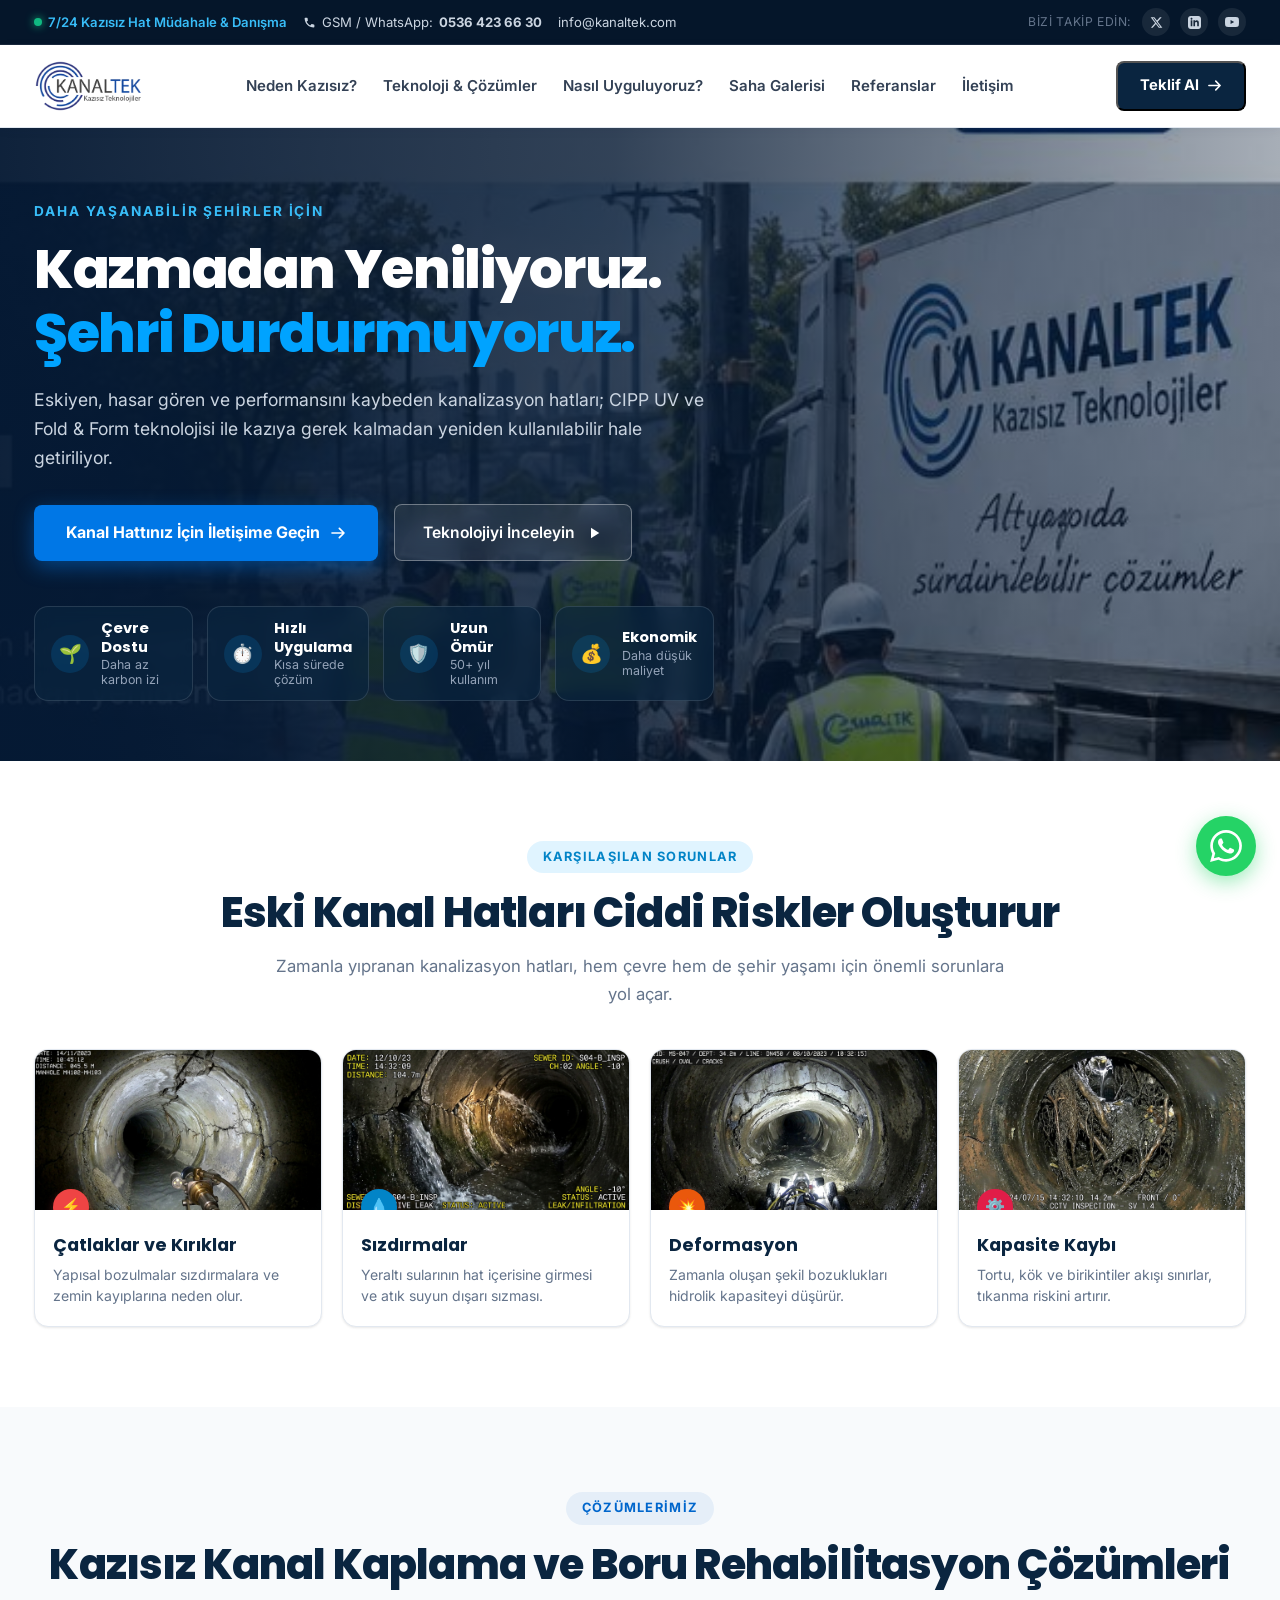
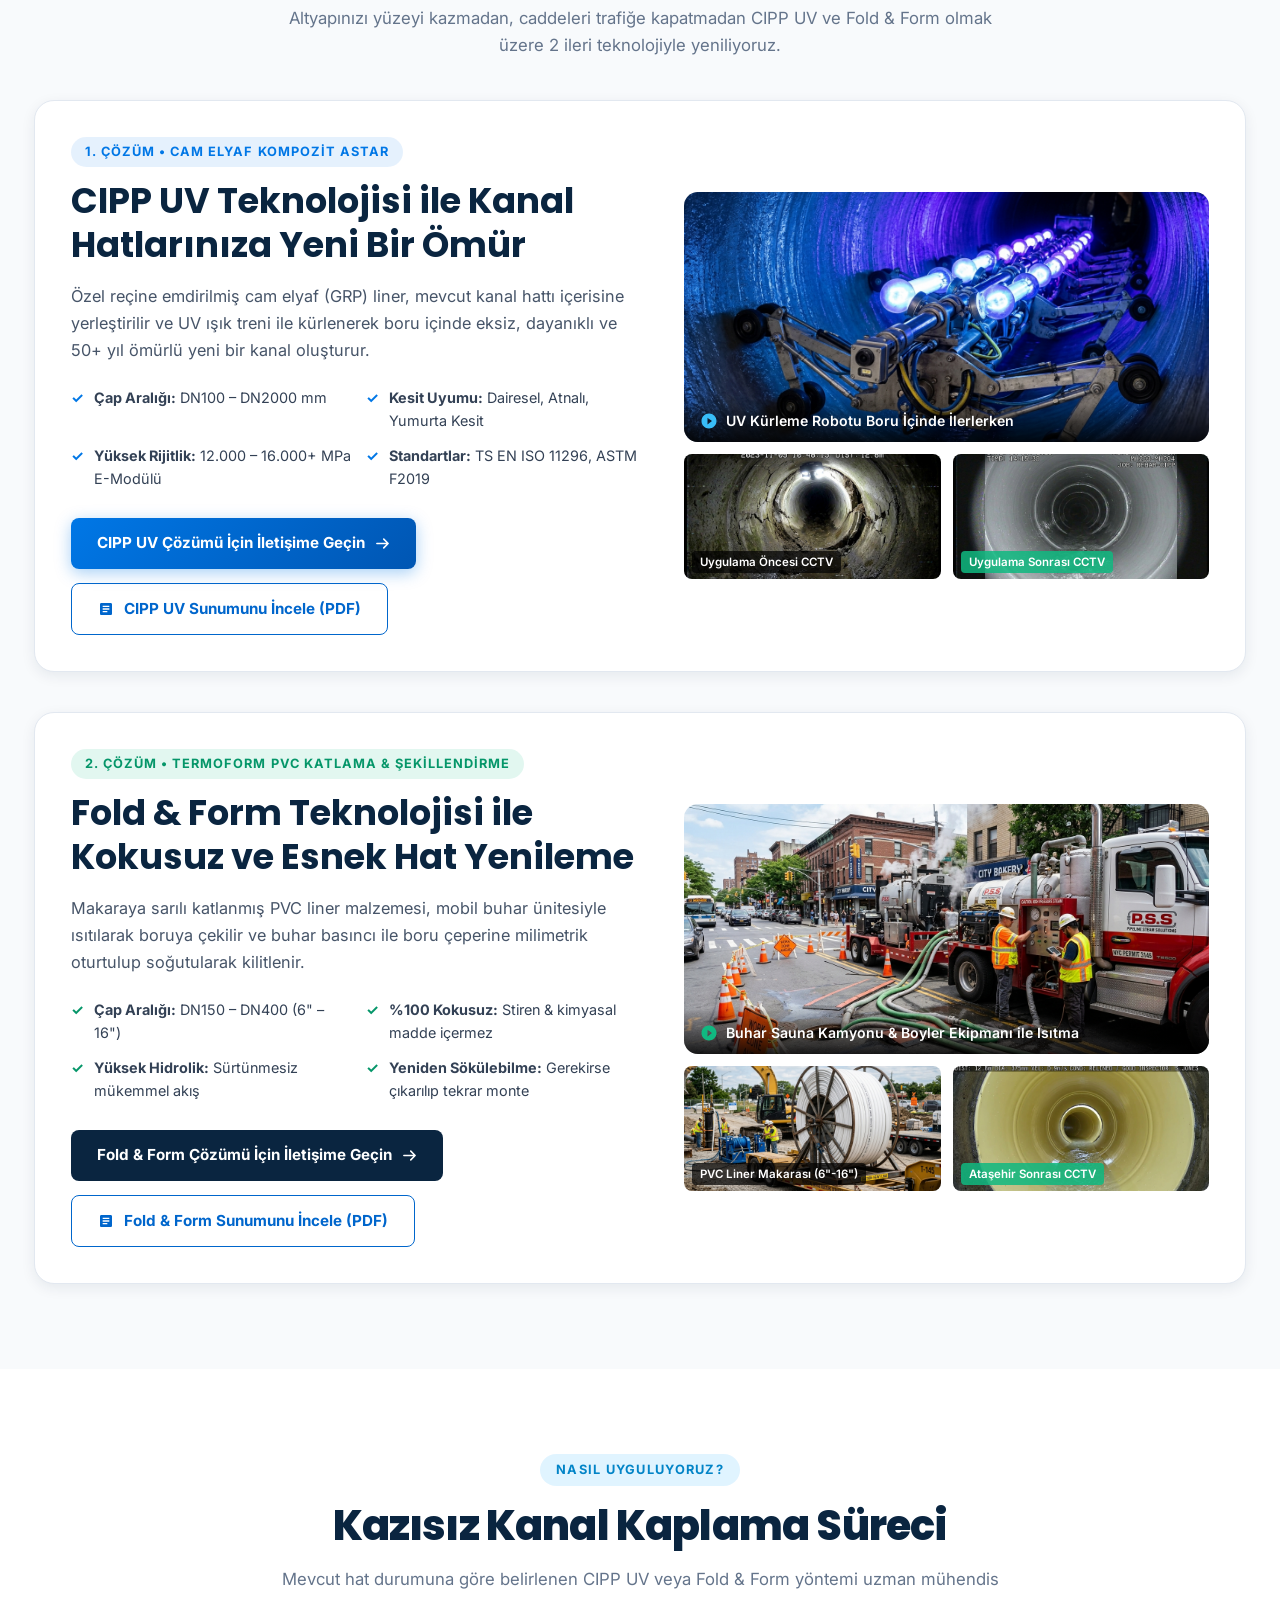
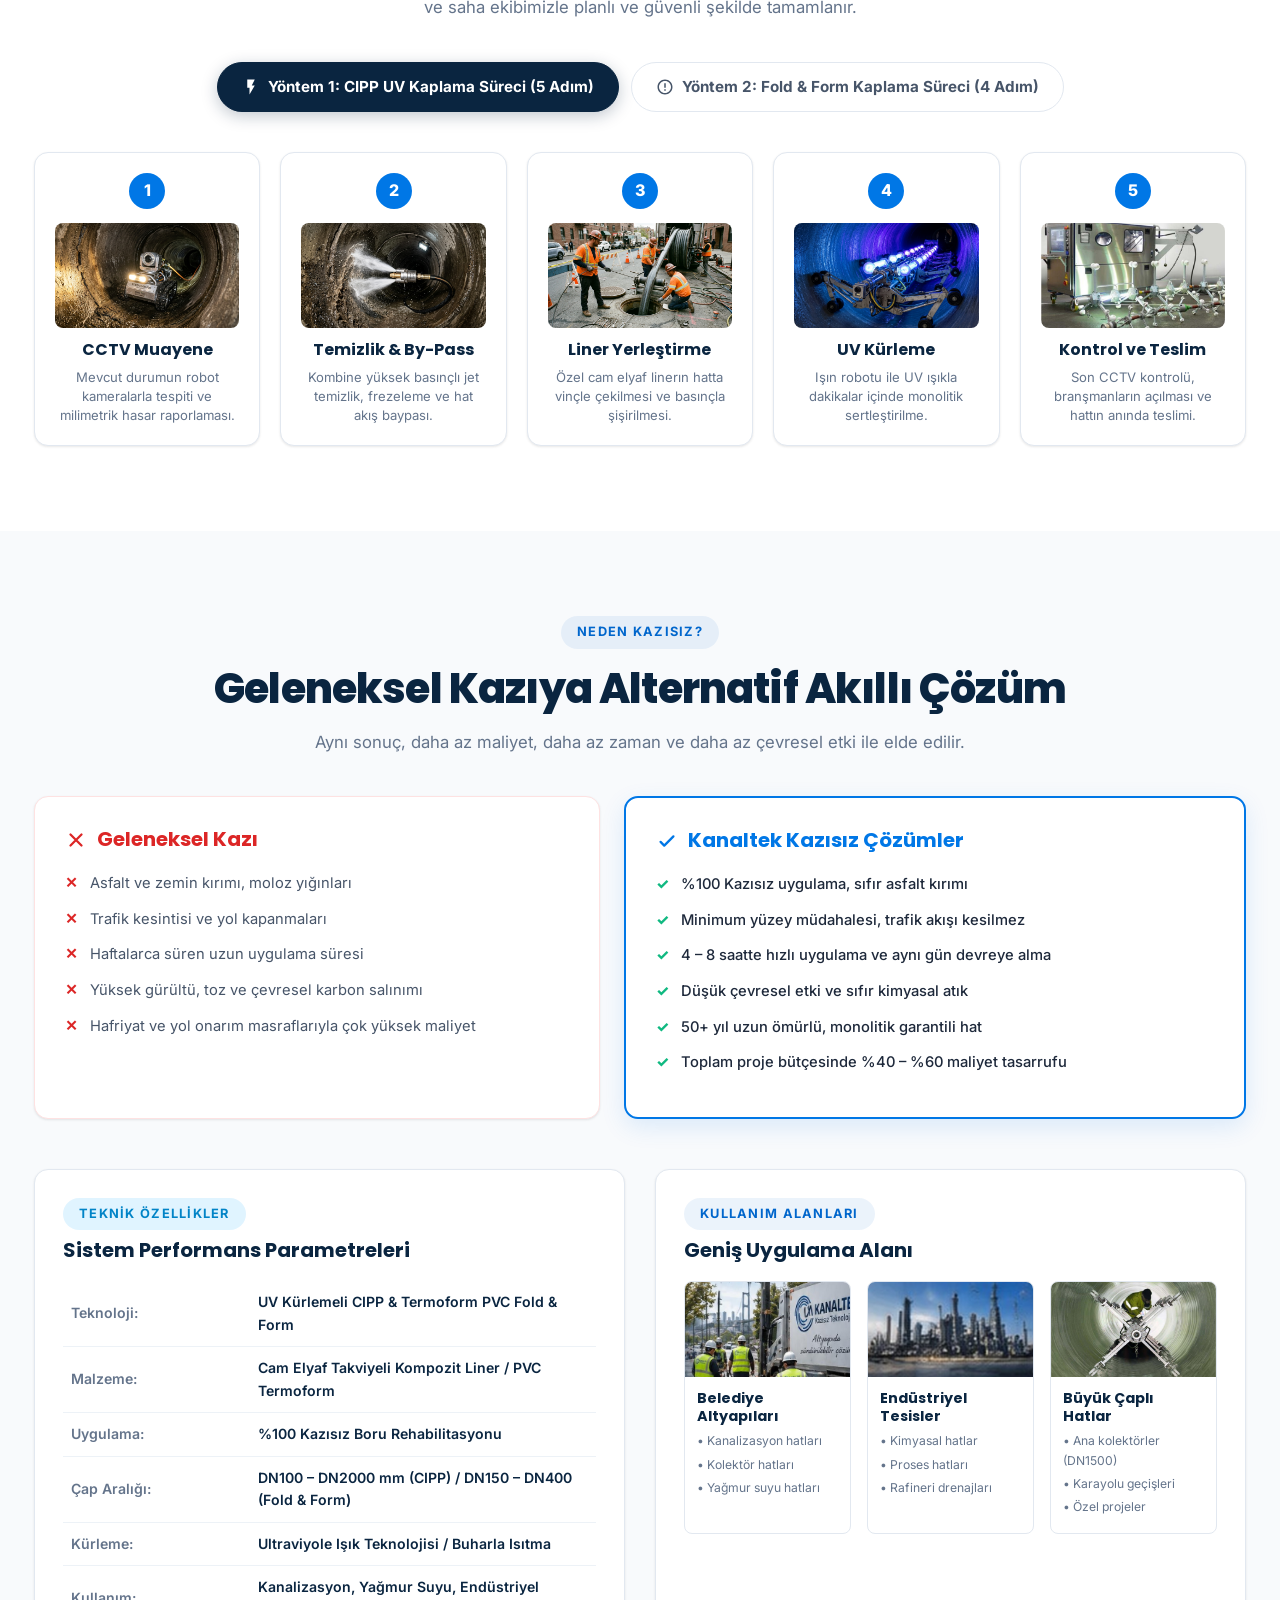
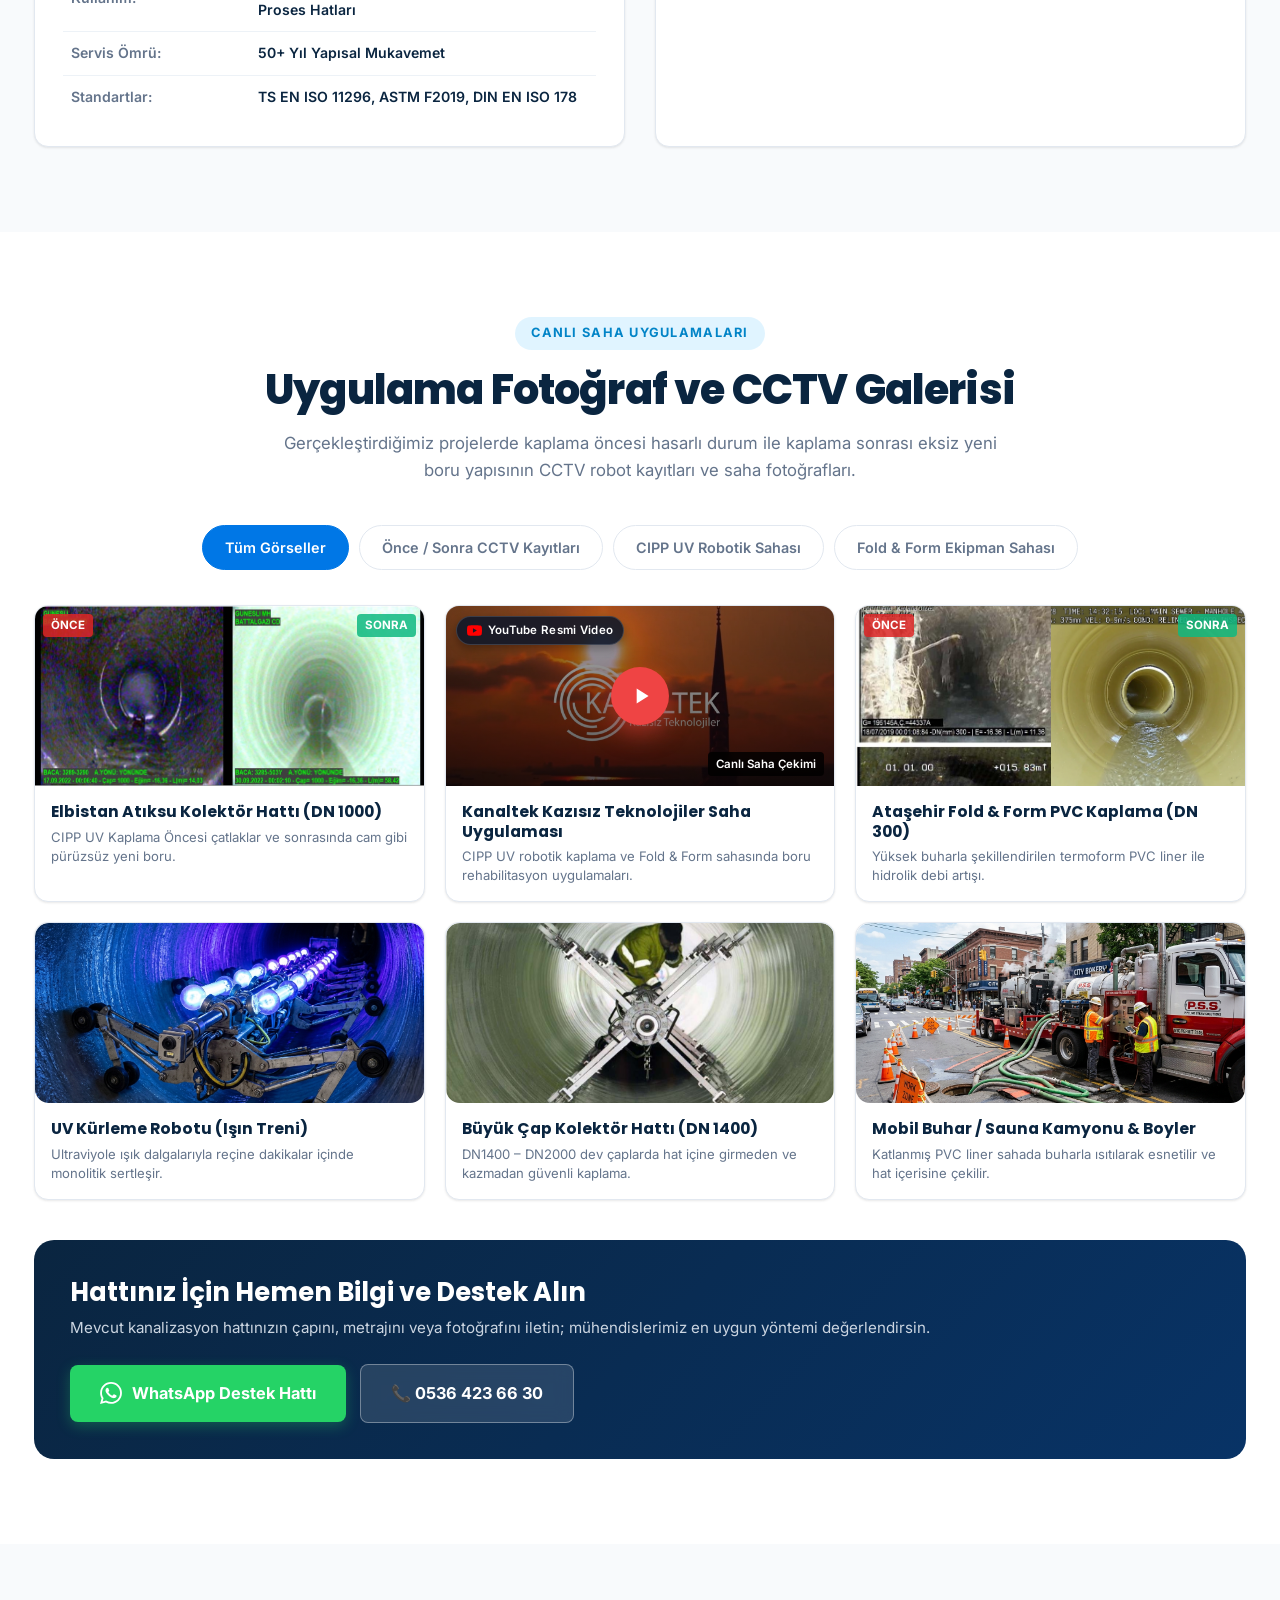
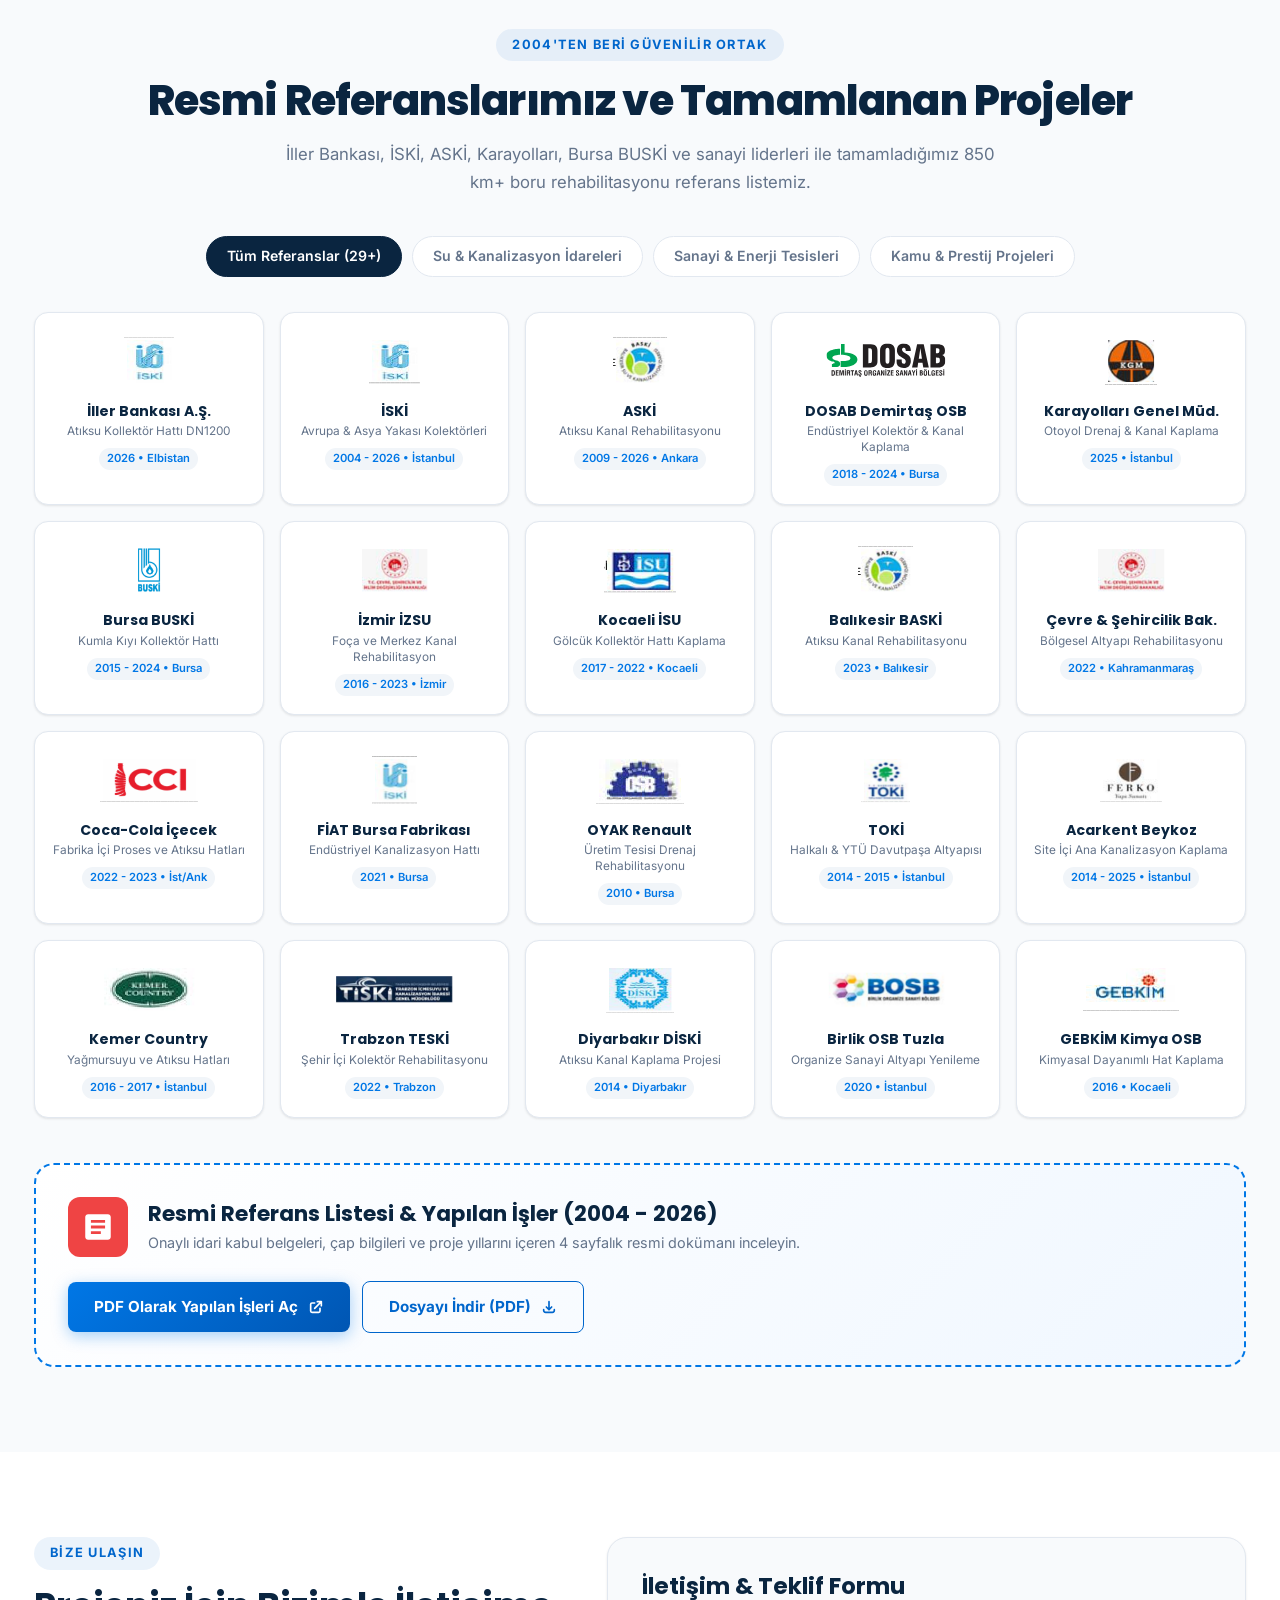
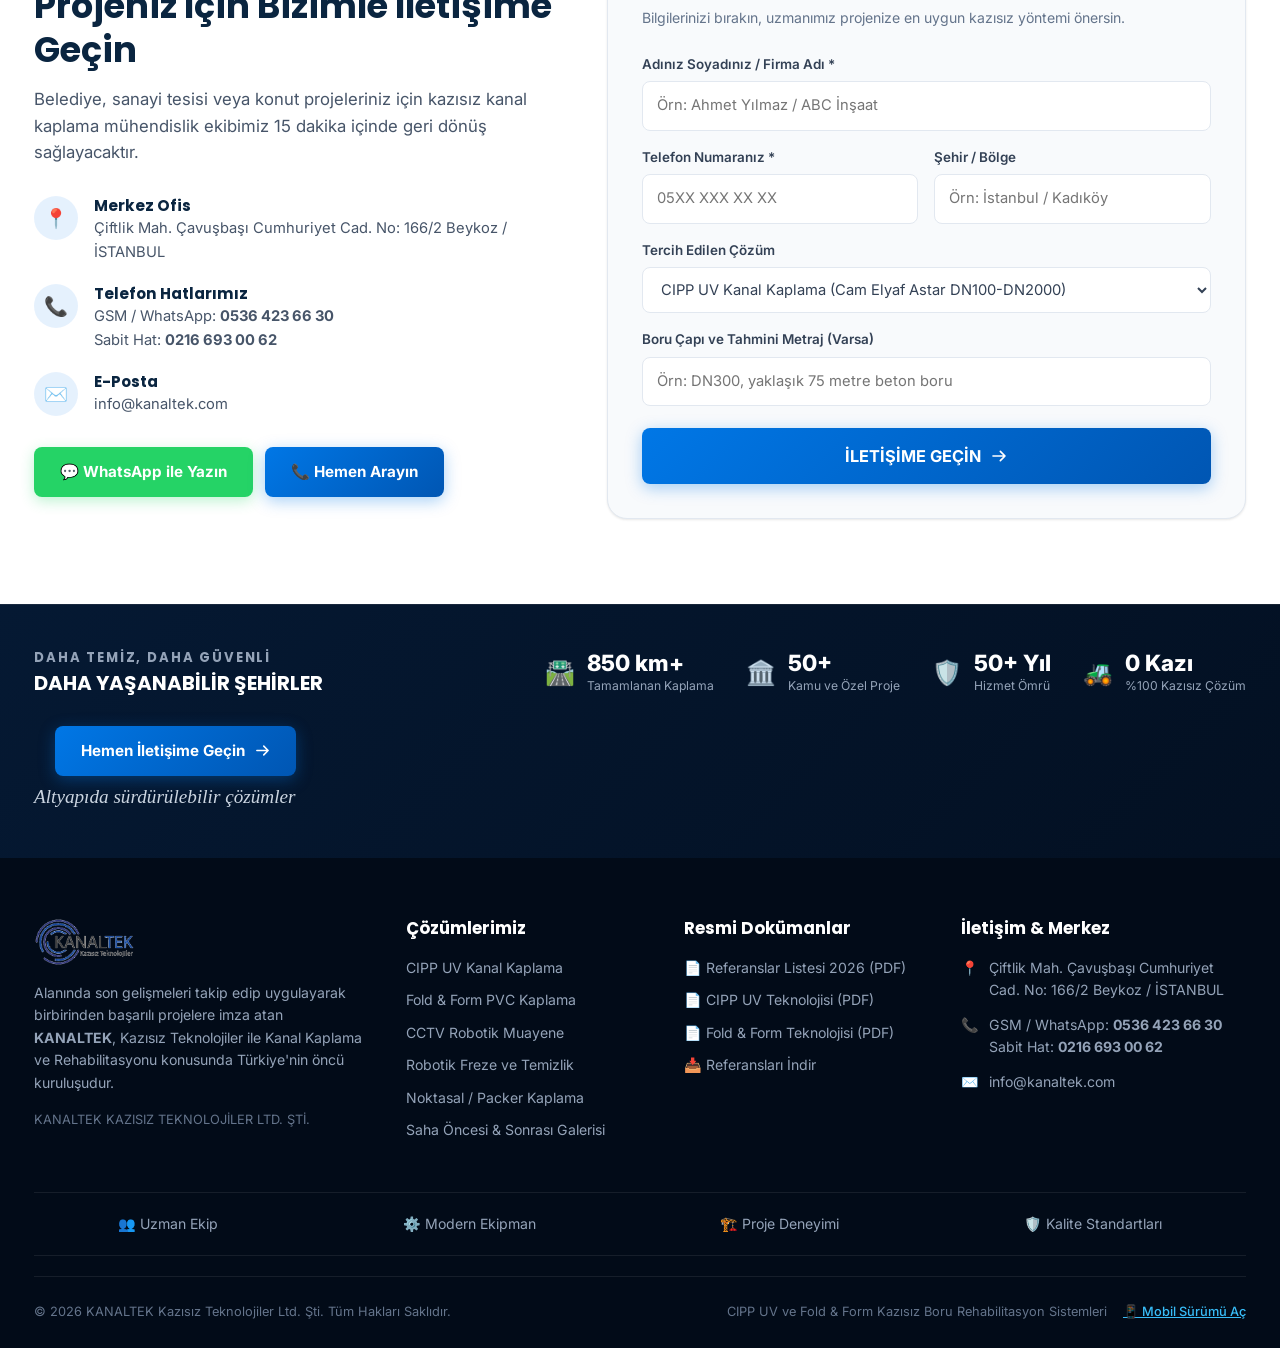
==== commit e575832c: "feat: Add dedicated mobile version, UV curing robot visuals, DOSAB reference, and YouTube integratio" ====
--- a/index.html
+++ b/index.html
@@ -3,6 +3,25 @@
 <head>
   <meta charset="UTF-8">
   <meta name="viewport" content="width=device-width, initial-scale=1.0, maximum-scale=5.0">
+  <script>
+    (function() {
+      try {
+        var params = new URLSearchParams(window.location.search);
+        if (params.get('view') === 'desktop') {
+          localStorage.setItem('force_desktop', 'true');
+        } else if (params.get('view') === 'mobile') {
+          localStorage.removeItem('force_desktop');
+          window.location.replace('mobile.html');
+        } else if (localStorage.getItem('force_desktop') !== 'true') {
+          var isMobileWidth = (window.innerWidth || screen.width) <= 768;
+          var isMobileUA = /Android|webOS|iPhone|iPad|iPod|BlackBerry|IEMobile|Opera Mini/i.test(navigator.userAgent);
+          if (isMobileWidth || isMobileUA) {
+            window.location.replace('mobile.html');
+          }
+        }
+      } catch (e) {}
+    })();
+  </script>
   <title>Kazısız Kanal Kaplama ve Boru Rehabilitasyon Çözümleri | KANALTEK</title>
   
   <!-- Meta Descriptions for SEO & Conversions -->
@@ -722,21 +741,24 @@
           </div>
         </div>
 
-        <!-- 2. Petkim Star Rafineri DN1400 Before/After -->
-        <div class="gallery-item-card" data-cat="cctv">
-          <div class="before-after-card-img">
-            <div class="before-col">
-              <span class="ba-badge before">ÖNCE</span>
-              <img src="assets/images/cipp-petkim-before.png" alt="Petkim Aliağa DN1400 Kaplama Öncesi">
-            </div>
-            <div class="after-col">
-              <span class="ba-badge after">SONRA</span>
-              <img src="assets/images/cipp-petkim-after.png" alt="Petkim Aliağa DN1400 Kaplama Sonrası">
+        <!-- 2. KANALTEK Saha Uygulama & Tanıtım Videosu (YouTube) -->
+        <div class="gallery-item-card gallery-video-card" data-cat="cctv cipp video">
+          <div class="gallery-video-wrapper" id="ytVideoWrapper">
+            <img src="assets/images/yt-kanaltek-video.jpg" alt="Kanaltek Kazısız Teknolojiler Saha Uygulama Videosu" class="gallery-video-thumb">
+            <div class="gallery-video-overlay">
+              <span class="video-platform-badge">
+                <svg width="15" height="15" fill="#ff0000" viewBox="0 0 24 24"><path d="M23.498 6.186a3.016 3.016 0 0 0-2.122-2.136C19.505 3.545 12 3.545 12 3.545s-7.505 0-9.377.505A3.017 3.017 0 0 0 .502 6.186C0 8.07 0 12 0 12s0 3.93.502 5.814a3.016 3.016 0 0 0 2.122 2.136c1.871.505 9.376.505 9.376.505s7.505 0 9.377-.505a3.015 3.015 0 0 0 2.122-2.136C24 15.93 24 12 24 12s0-3.93-.502-5.814zM9.545 15.568V8.432L15.818 12l-6.273 3.568z"/></svg>
+                <span>YouTube Resmi Video</span>
+              </span>
+              <button class="gallery-play-btn" id="playYtBtn" data-video-id="UBNCFEpf95U" aria-label="Videoyu Oynat">
+                <svg width="26" height="26" fill="#ffffff" viewBox="0 0 24 24"><path d="M8 5v14l11-7z"/></svg>
+              </button>
+              <span class="video-duration-pill">Canlı Saha Çekimi</span>
             </div>
           </div>
           <div class="gallery-card-body">
-            <h4>Petkim Aliağa Star Rafineri OWS Hattı (DN 1400)</h4>
-            <p>Endüstriyel asit ve hidrokarbon hattında eksiz kompozit koruma.</p>
+            <h4>Kanaltek Kazısız Teknolojiler Saha Uygulaması</h4>
+            <p>CIPP UV robotik kaplama ve Fold & Form sahasında boru rehabilitasyon uygulamaları.</p>
           </div>
         </div>
 
@@ -820,7 +842,7 @@
         <div class="section-tag">2004'TEN BERİ GÜVENİLİR ORTAK</div>
         <h2 class="section-title">Resmi Referanslarımız ve Tamamlanan Projeler</h2>
         <p class="section-subtitle">
-          İller Bankası, İSKİ, ASKİ, Karayolları, Petkim SOCAR ve sanayi liderleri ile tamamladığımız 850 km+ boru rehabilitasyonu referans listemiz.
+          İller Bankası, İSKİ, ASKİ, Karayolları, Bursa BUSKİ ve sanayi liderleri ile tamamladığımız 850 km+ boru rehabilitasyonu referans listemiz.
         </p>
       </div>
 
@@ -864,13 +886,13 @@
           </div>
         </div>
 
-        <!-- 4. Petkim / SOCAR -->
+        <!-- 4. DOSAB Demirtaş OSB -->
         <div class="ref-card" data-ref-cat="industry">
-          <div class="ref-logo-box"><img src="assets/references/logos/petkim-socar.png" alt="Petkim SOCAR"></div>
-          <div class="ref-info-box">
-            <h5>Petkim / SOCAR</h5>
-            <p class="ref-project-desc">OWS Atıksu Hattı DN1400 - DN1500</p>
-            <span class="ref-year-badge">2015 - 2025 • Aliağa</span>
+          <div class="ref-logo-box"><img src="assets/references/logos/dosab.svg" alt="DOSAB Organize Sanayi Bölgesi"></div>
+          <div class="ref-info-box">
+            <h5>DOSAB Demirtaş OSB</h5>
+            <p class="ref-project-desc">Endüstriyel Kolektör & Kanal Kaplama</p>
+            <span class="ref-year-badge">2018 - 2024 • Bursa</span>
           </div>
         </div>
 
@@ -1290,7 +1312,10 @@
 
       <div class="footer-bottom-bar">
         <div>© 2026 KANALTEK Kazısız Teknolojiler Ltd. Şti. Tüm Hakları Saklıdır.</div>
-        <div>CIPP UV ve Fold & Form Kazısız Boru Rehabilitasyon Sistemleri</div>
+        <div style="display: flex; gap: 16px; align-items: center; flex-wrap: wrap;">
+          <span>CIPP UV ve Fold & Form Kazısız Boru Rehabilitasyon Sistemleri</span>
+          <a href="mobile.html" onclick="localStorage.removeItem('force_desktop');" style="color: #38bdf8; text-decoration: underline; font-weight: 500;">📱 Mobil Sürümü Aç</a>
+        </div>
       </div>
     </div>
   </footer>
@@ -1375,6 +1400,26 @@
   </div>
 
   <!-- ========================================================================
+       MODAL 3: VIDEO PLAYER MODAL (YOUTUBE TANITIM & SAHA UYGULAMASI)
+       ======================================================================== -->
+  <div class="modal-overlay" id="videoModal">
+    <div class="modal-container large" style="max-width: 920px; padding: 0; overflow: hidden; background: #000000; border: 1px solid rgba(255,255,255,0.15); box-shadow: 0 25px 50px -12px rgba(0,0,0,0.7);">
+      <div class="modal-header" style="background: #0f172a; border-bottom: 1px solid rgba(255,255,255,0.1); padding: 14px 20px;">
+        <h3 style="color: #ffffff; font-size: 1.05rem; display: flex; align-items: center; gap: 10px; margin: 0;">
+          <svg width="22" height="22" fill="#ef4444" viewBox="0 0 24 24"><path d="M23.498 6.186a3.016 3.016 0 0 0-2.122-2.136C19.505 3.545 12 3.545 12 3.545s-7.505 0-9.377.505A3.017 3.017 0 0 0 .502 6.186C0 8.07 0 12 0 12s0 3.93.502 5.814a3.016 3.016 0 0 0 2.122 2.136c1.871.505 9.376.505 9.376.505s7.505 0 9.377-.505a3.015 3.015 0 0 0 2.122-2.136C24 15.93 24 12 24 12s0-3.93-.502-5.814zM9.545 15.568V8.432L15.818 12l-6.273 3.568z"/></svg>
+          Kanaltek Kazısız Teknolojiler Saha Uygulaması & Tanıtım Videosu
+        </h3>
+        <button class="modal-close-btn" id="closeVideoModal" aria-label="Kapat" style="color: #ffffff; font-size: 1.3rem;">✕</button>
+      </div>
+      <div class="modal-body" style="padding: 0; background: #000000;">
+        <div style="position: relative; padding-bottom: 56.25%; height: 0; overflow: hidden;">
+          <iframe id="videoModalIframe" src="" title="Kanaltek Saha Uygulaması" style="position: absolute; top: 0; left: 0; width: 100%; height: 100%; border: 0;" allow="accelerometer; autoplay; clipboard-write; encrypted-media; gyroscope; picture-in-picture" allowfullscreen></iframe>
+        </div>
+      </div>
+    </div>
+  </div>
+
+  <!-- ========================================================================
        FLOATING ACTIONS & MOBILE STICKY CALL BAR
        ======================================================================== -->
   <a href="https://wa.me/905364236630?text=Merhaba,%20kanal%20kaplama%20hakkında%20bilgi%20almak%20istiyorum." class="floating-whatsapp" target="_blank" rel="noopener noreferrer" aria-label="WhatsApp Danışma">
--- a/css/style.css
+++ b/css/style.css
@@ -1370,6 +1370,111 @@
   line-height: 1.45;
 }
 
+/* --- YOUTUBE VIDEO CARD IN GALLERY --- */
+.gallery-video-wrapper {
+  position: relative;
+  height: 180px;
+  background: #000000;
+  overflow: hidden;
+  cursor: pointer;
+}
+
+.gallery-video-thumb {
+  width: 100%;
+  height: 100%;
+  object-fit: cover;
+  transition: transform 0.4s ease;
+}
+
+.gallery-video-wrapper:hover .gallery-video-thumb {
+  transform: scale(1.05);
+}
+
+.gallery-video-overlay {
+  position: absolute;
+  inset: 0;
+  background: linear-gradient(180deg, rgba(0,0,0,0.3) 0%, rgba(0,0,0,0.68) 100%);
+  display: flex;
+  align-items: center;
+  justify-content: center;
+  transition: background 0.3s ease;
+}
+
+.gallery-video-wrapper:hover .gallery-video-overlay {
+  background: linear-gradient(180deg, rgba(0,0,0,0.15) 0%, rgba(0,0,0,0.55) 100%);
+}
+
+.video-platform-badge {
+  position: absolute;
+  top: 10px;
+  left: 10px;
+  display: inline-flex;
+  align-items: center;
+  gap: 6px;
+  background: rgba(15, 23, 42, 0.88);
+  backdrop-filter: blur(6px);
+  color: #ffffff;
+  padding: 4px 10px;
+  border-radius: var(--radius-full);
+  font-size: 0.72rem;
+  font-weight: 600;
+  letter-spacing: 0.3px;
+  border: 1px solid rgba(255, 255, 255, 0.15);
+  box-shadow: 0 4px 10px rgba(0,0,0,0.3);
+  z-index: 2;
+}
+
+.video-duration-pill {
+  position: absolute;
+  bottom: 10px;
+  right: 10px;
+  background: rgba(0, 0, 0, 0.8);
+  backdrop-filter: blur(4px);
+  color: #ffffff;
+  font-size: 0.72rem;
+  font-weight: 600;
+  padding: 3px 8px;
+  border-radius: 4px;
+  z-index: 2;
+}
+
+.gallery-play-btn {
+  width: 58px;
+  height: 58px;
+  border-radius: 50%;
+  background: #ef4444;
+  border: none;
+  display: flex;
+  align-items: center;
+  justify-content: center;
+  cursor: pointer;
+  box-shadow: 0 0 0 0 rgba(239, 68, 68, 0.7), 0 8px 24px rgba(239, 68, 68, 0.5);
+  animation: pulse-red 2s infinite;
+  transition: transform 0.2s ease, background-color 0.2s ease;
+  z-index: 3;
+}
+
+.gallery-play-btn svg {
+  margin-left: 3px;
+}
+
+.gallery-video-wrapper:hover .gallery-play-btn {
+  transform: scale(1.14);
+  background: #dc2626;
+}
+
+@keyframes pulse-red {
+  0% {
+    box-shadow: 0 0 0 0 rgba(239, 68, 68, 0.7), 0 4px 15px rgba(0,0,0,0.4);
+  }
+  70% {
+    box-shadow: 0 0 0 16px rgba(239, 68, 68, 0), 0 4px 15px rgba(0,0,0,0.4);
+  }
+  100% {
+    box-shadow: 0 0 0 0 rgba(239, 68, 68, 0), 0 4px 15px rgba(0,0,0,0.4);
+  }
+}
+
 /* WHATSAPP CONSULTATION CARD BELOW GALLERY */
 .whatsapp-support-strip {
   background: linear-gradient(135deg, #0a2540 0%, #083366 100%);
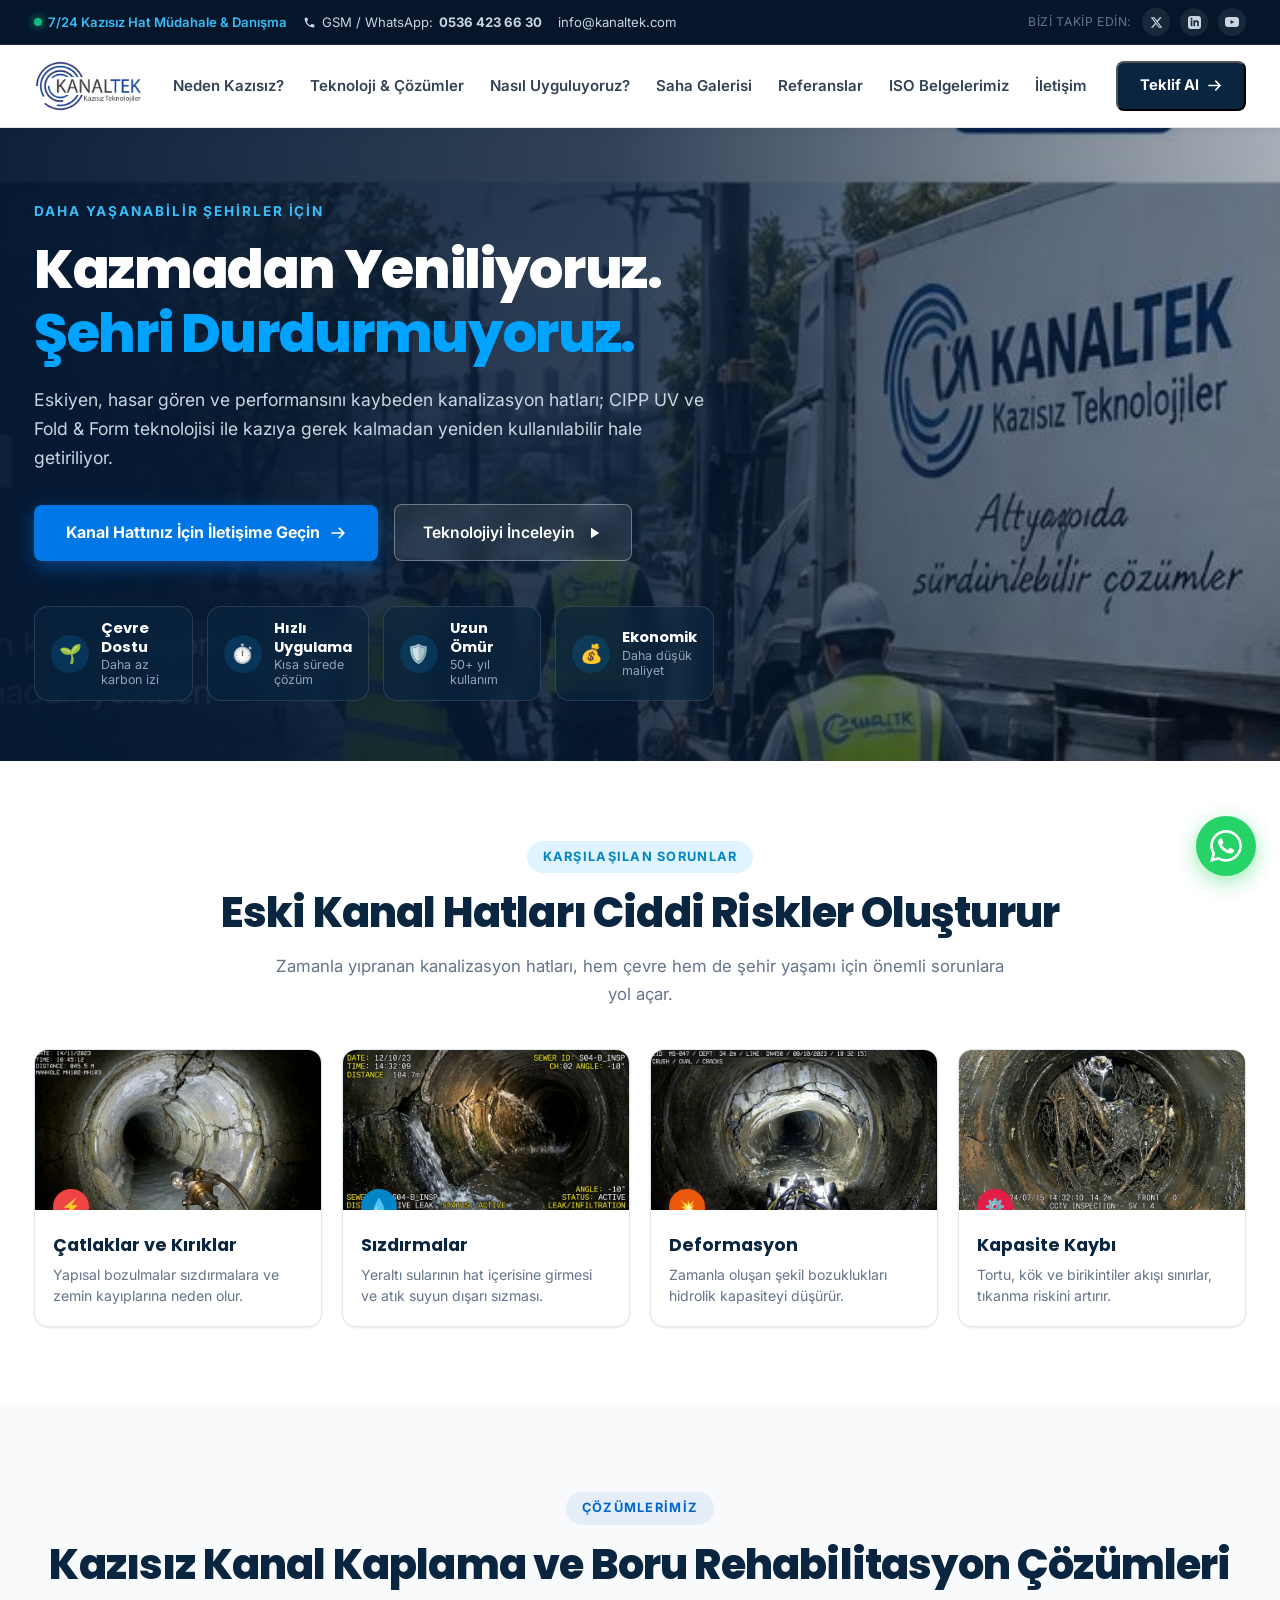
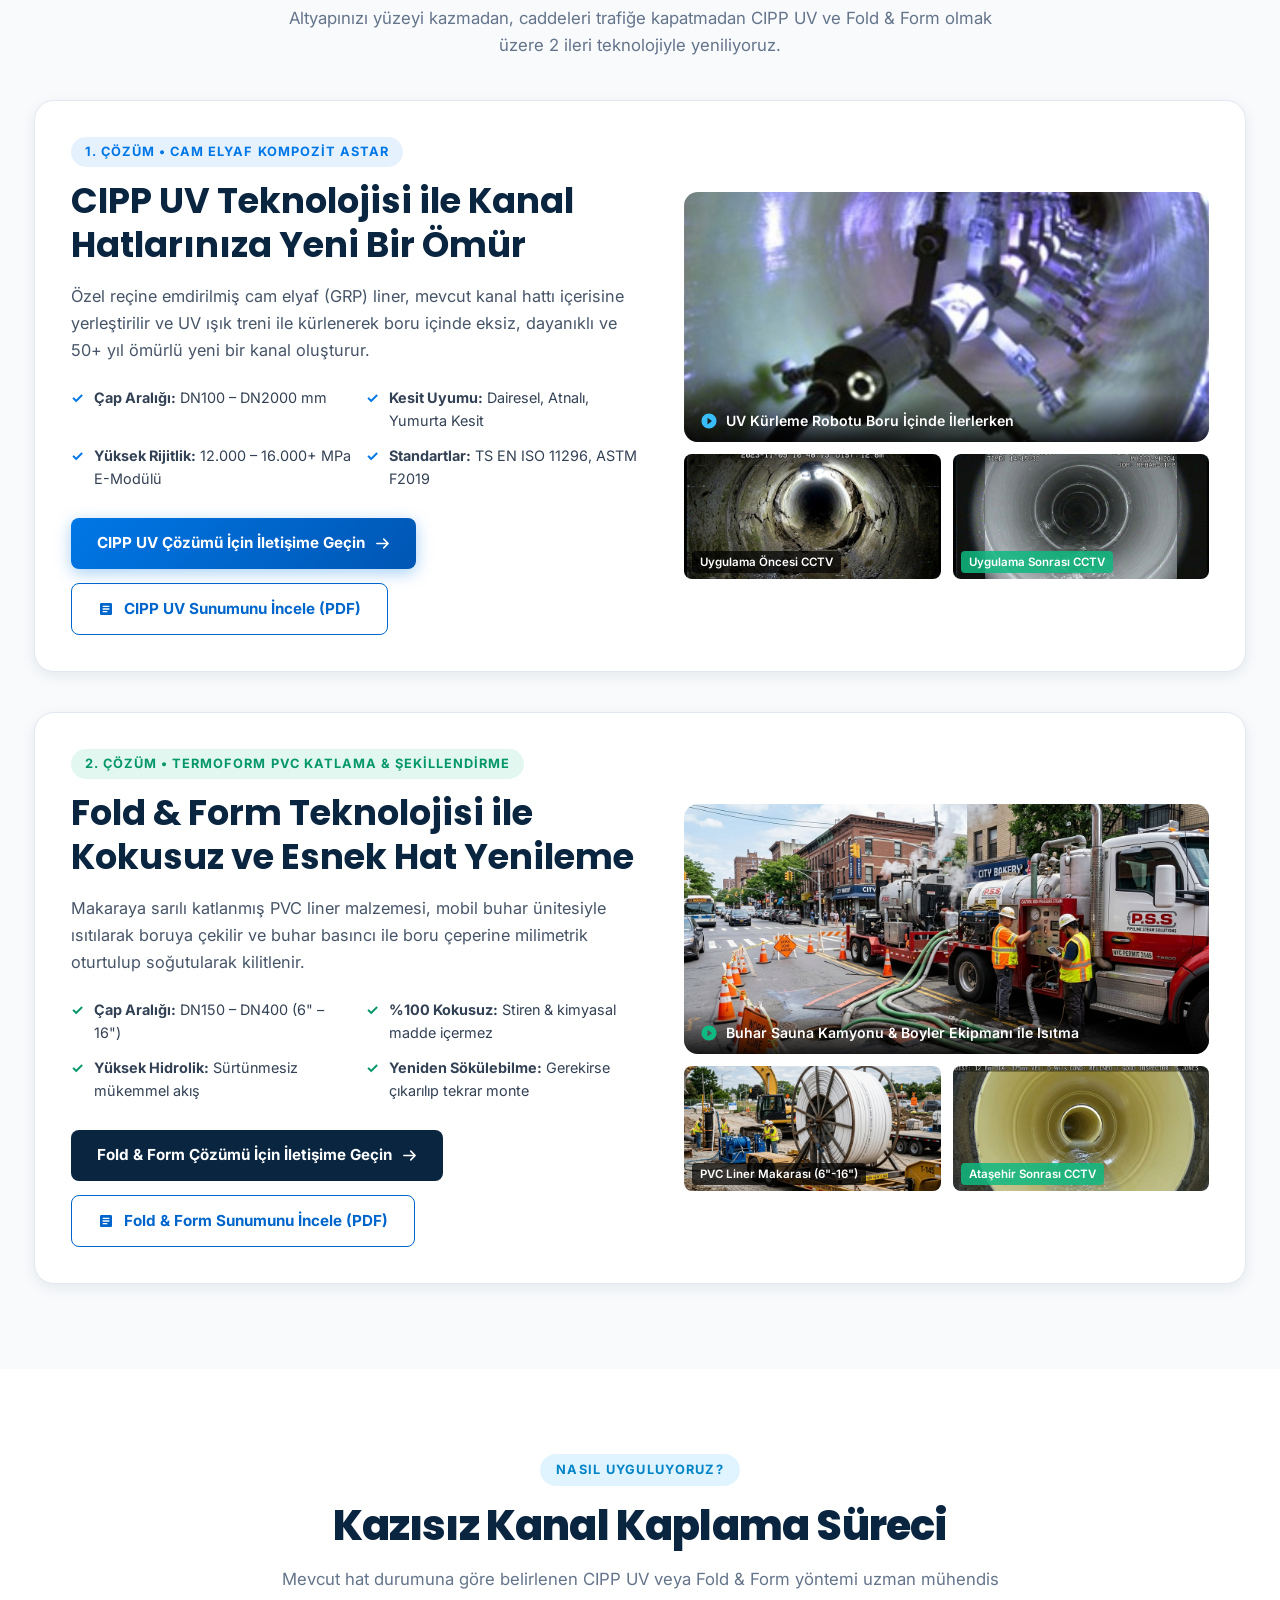
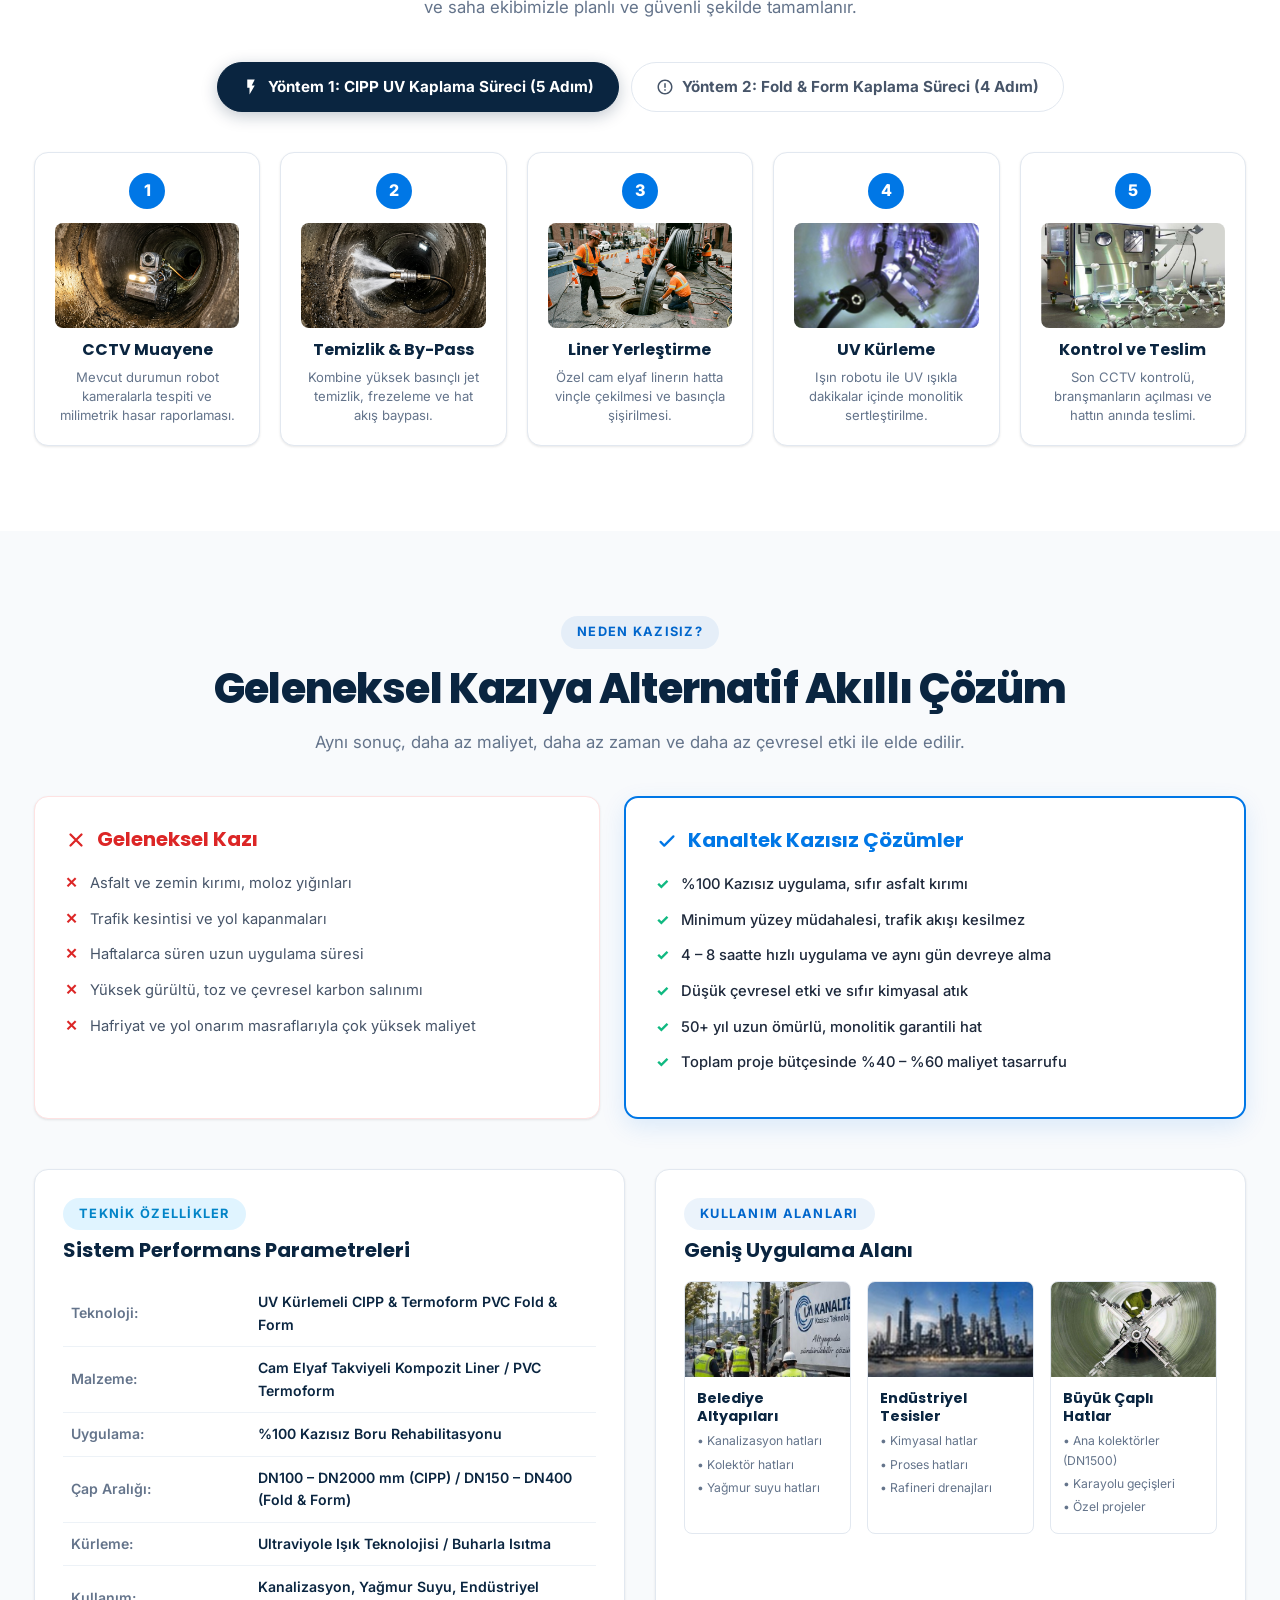
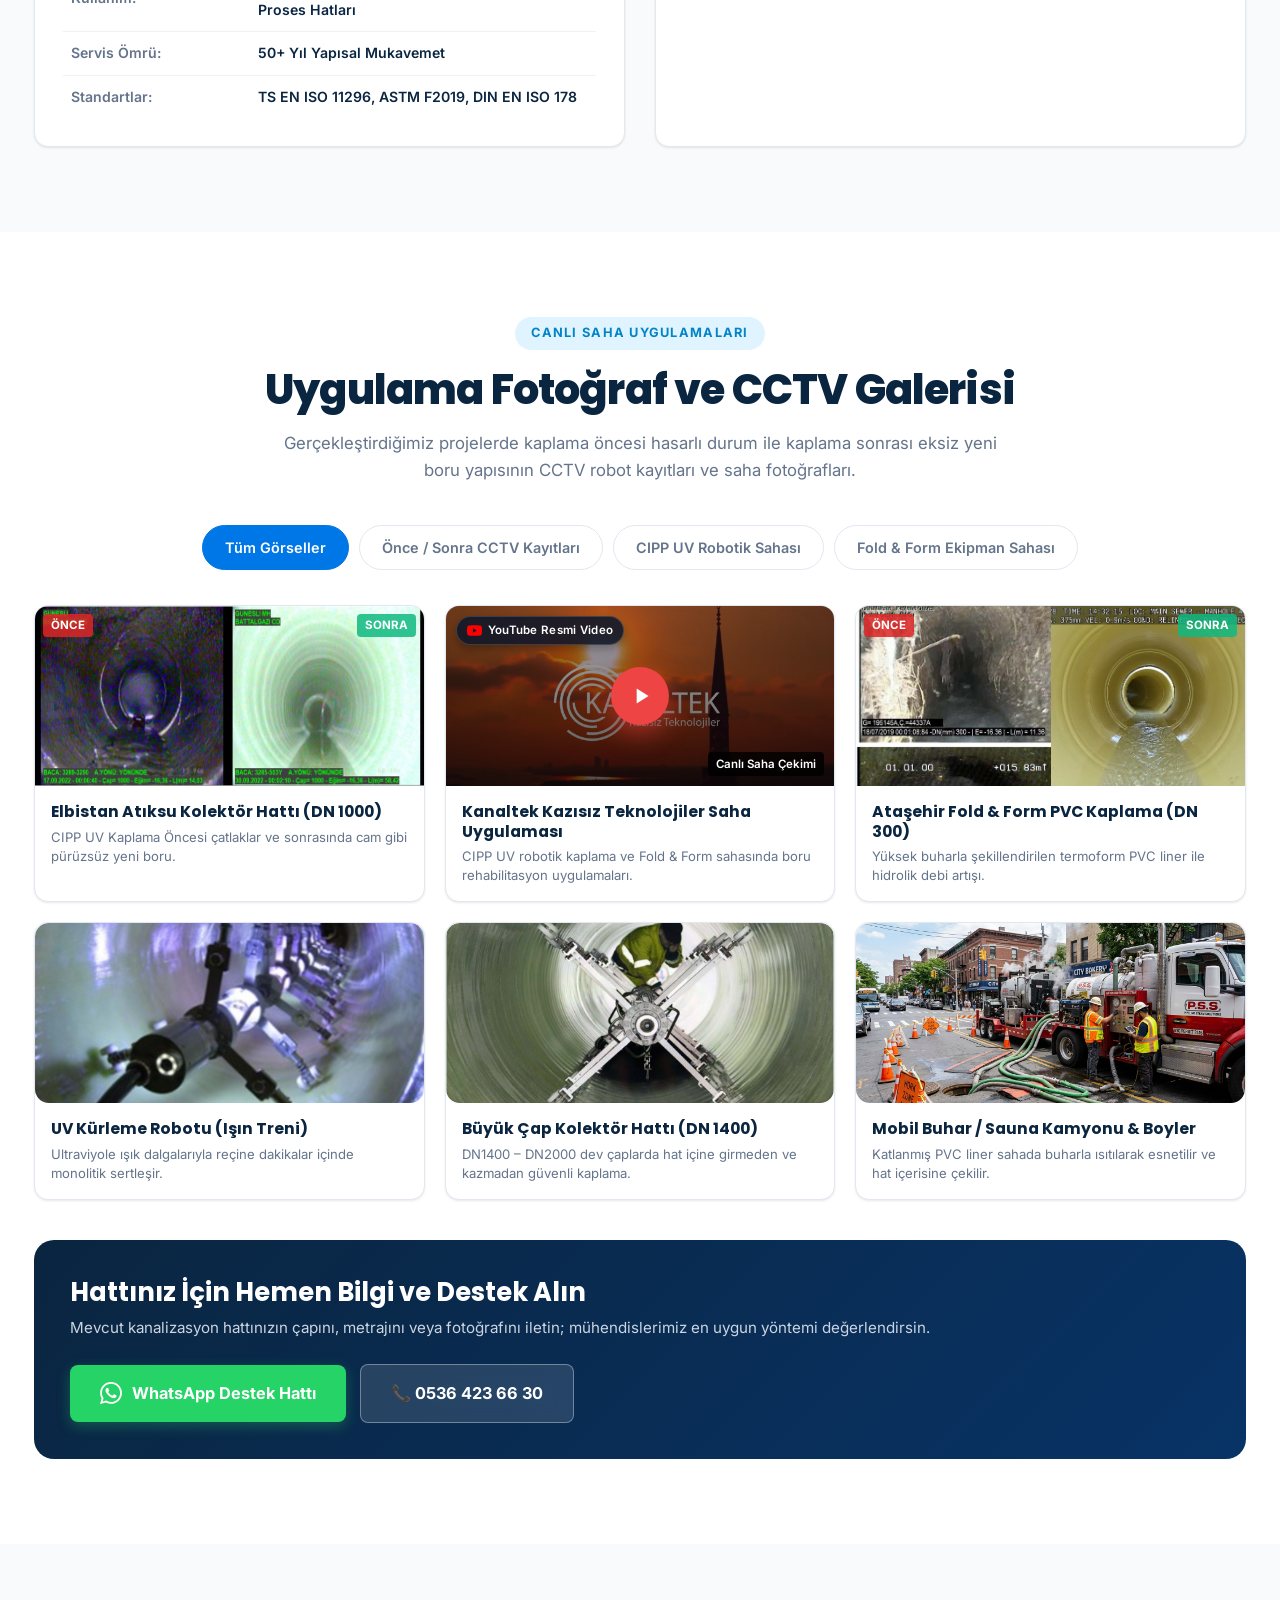
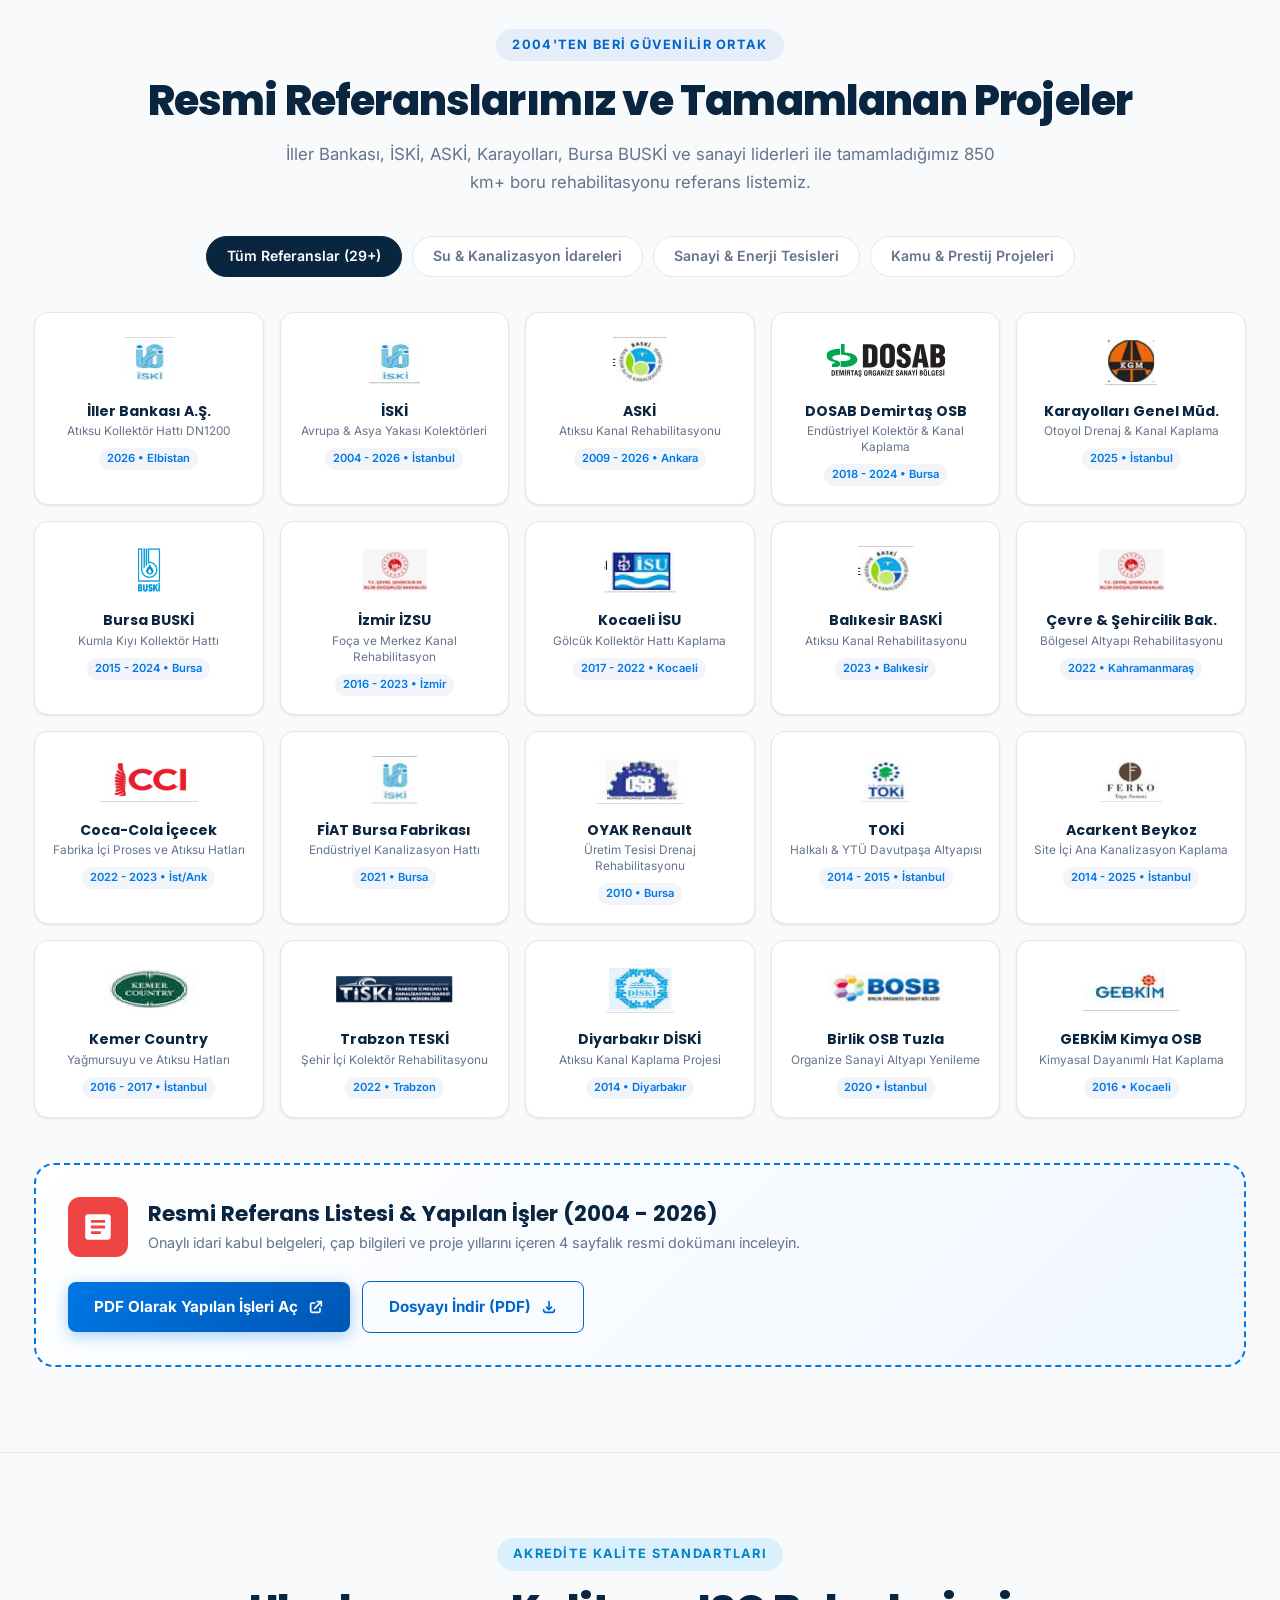
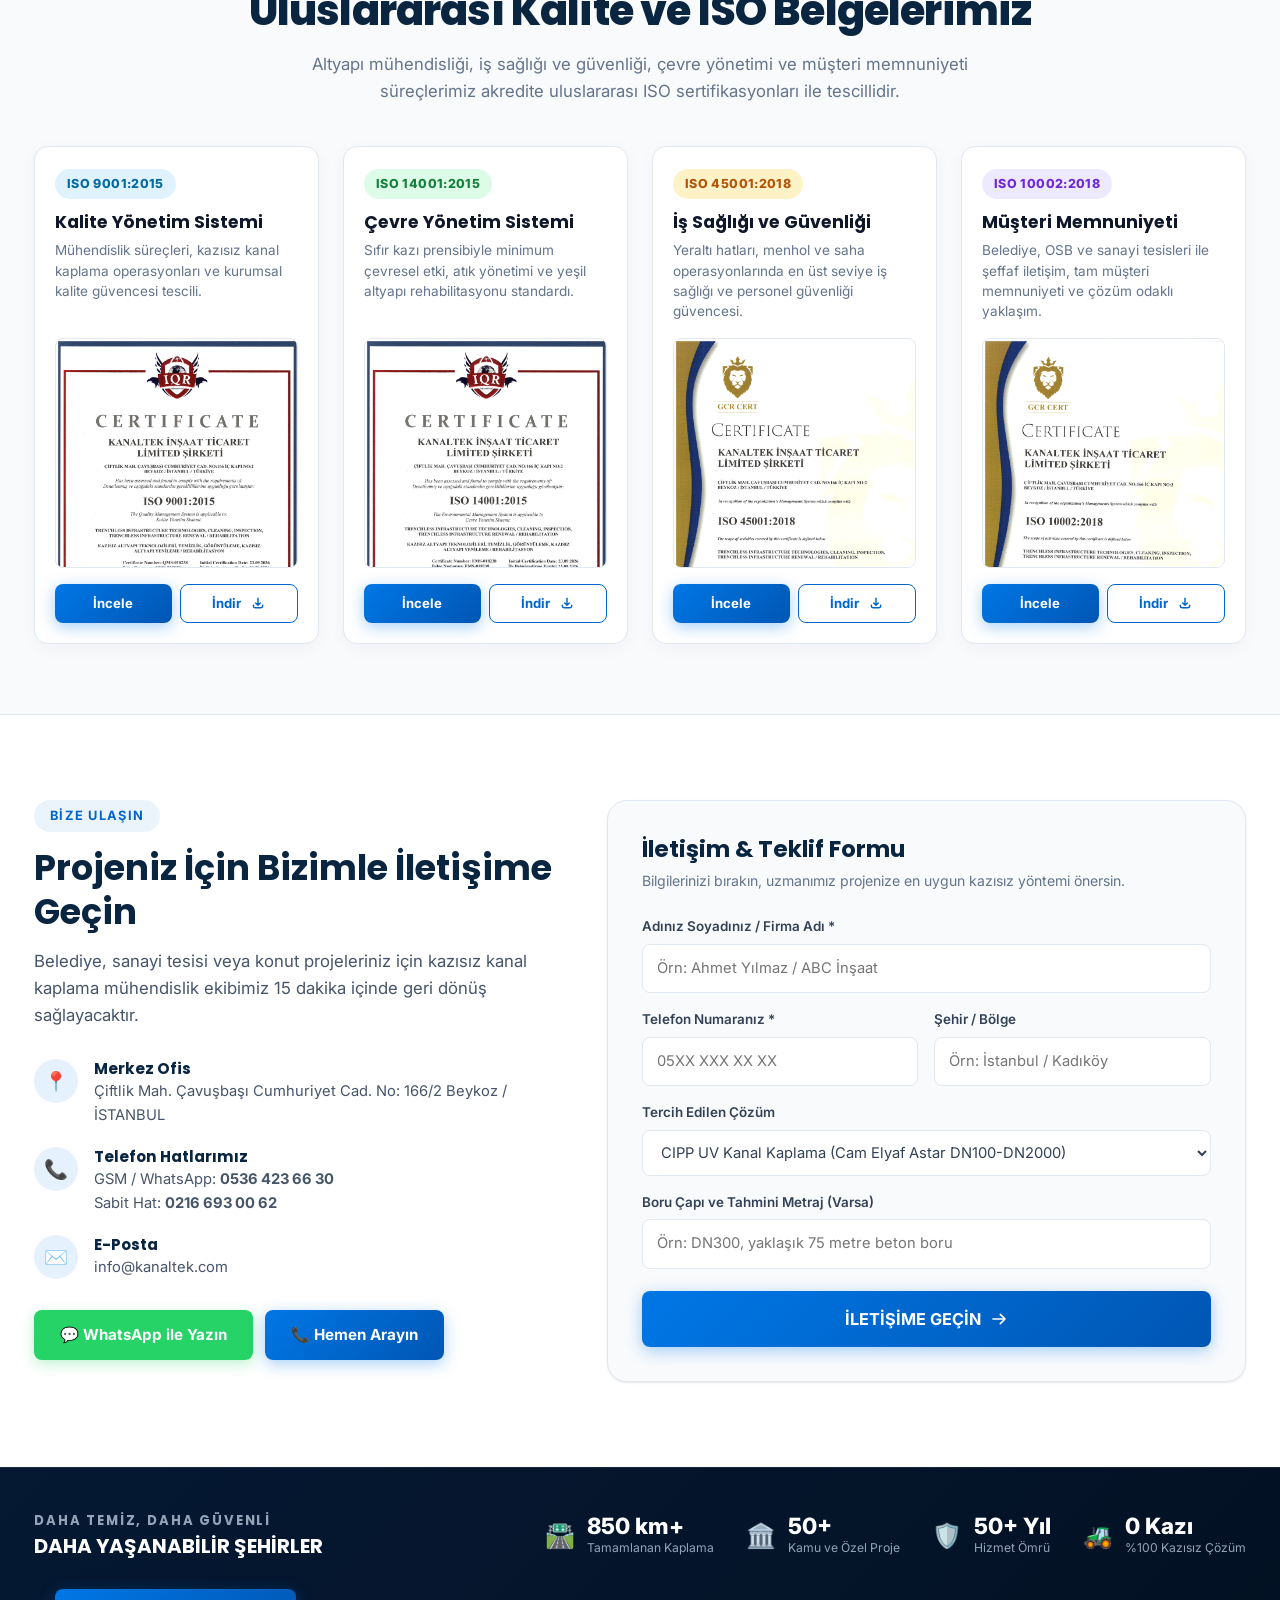
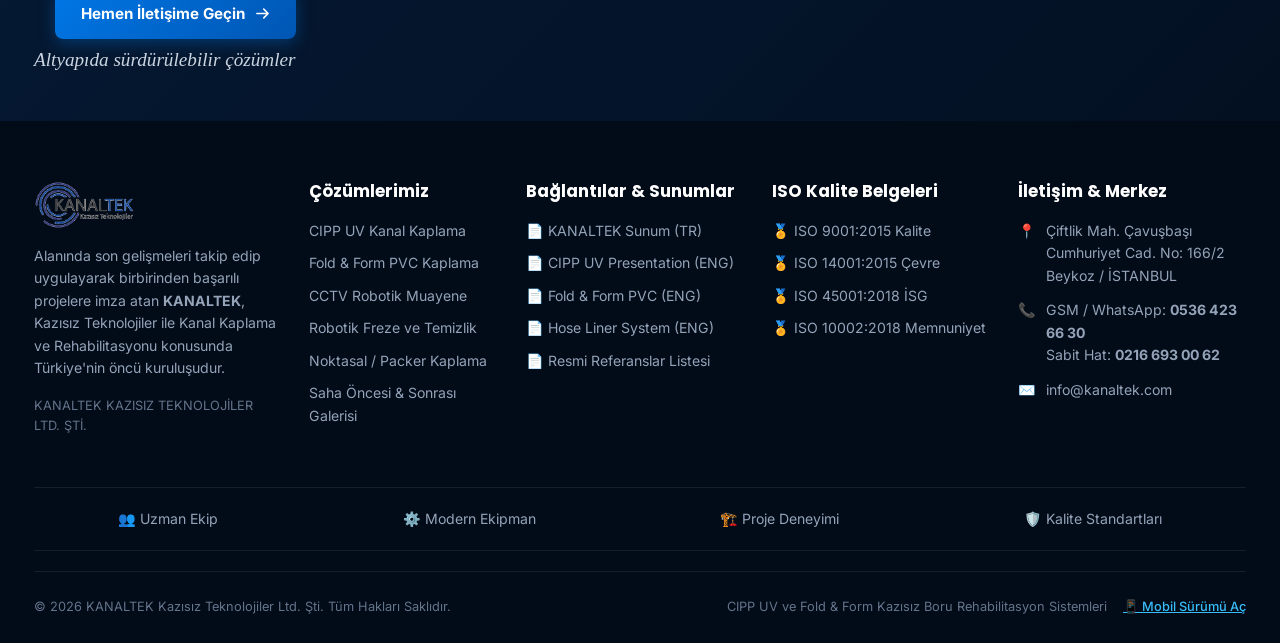
==== commit 7c8c7118: "feat: add ISO certificates section, update technical presentations and footer links" ====
--- a/index.html
+++ b/index.html
@@ -143,6 +143,7 @@
         <a href="#surec" class="nav-link">Nasıl Uyguluyoruz?</a>
         <a href="#galeri" class="nav-link">Saha Galerisi</a>
         <a href="#referanslar" class="nav-link">Referanslar</a>
+        <a href="#kalite-belgeleri" class="nav-link">ISO Belgelerimiz</a>
         <a href="#iletisim" class="nav-link">İletişim</a>
       </nav>
 
@@ -1083,6 +1084,115 @@
   </section>
 
   <!-- ========================================================================
+       ULUSLARARASI KALİTE VE AKREDİTASYON STANDARTLARIMIZ (ISO BELGELERİ)
+       ======================================================================== -->
+  <section class="iso-section" id="kalite-belgeleri">
+    <div class="container">
+      <div class="text-center">
+        <div class="section-tag cyan">AKREDİTE KALİTE STANDARTLARI</div>
+        <h2 class="section-title">Uluslararası Kalite ve ISO Belgelerimiz</h2>
+        <p class="section-subtitle">
+          Altyapı mühendisliği, iş sağlığı ve güvenliği, çevre yönetimi ve müşteri memnuniyeti süreçlerimiz akredite uluslararası ISO sertifikasyonları ile tescillidir.
+        </p>
+      </div>
+
+      <div class="iso-grid">
+        <!-- 1. ISO 9001 -->
+        <div class="iso-card">
+          <span class="iso-badge">ISO 9001:2015</span>
+          <h3>Kalite Yönetim Sistemi</h3>
+          <p>Mühendislik süreçleri, kazısız kanal kaplama operasyonları ve kurumsal kalite güvencesi tescili.</p>
+          <div class="iso-card-thumb-wrap open-pdf-viewer" data-pdf="iso-9001">
+            <img src="assets/docs/thumb_iso9001.jpg" alt="ISO 9001:2015 Kalite Yönetim Sistemi Sertifikası" class="iso-card-thumb">
+            <div class="iso-card-thumb-overlay">
+              <svg width="20" height="20" fill="currentColor" viewBox="0 0 24 24"><path d="M12 4.5C7 4.5 2.73 7.61 1 12c1.73 4.39 6 7.5 11 7.5s9.27-3.11 11-7.5c-1.73-4.39-6-7.5-11-7.5zM12 17c-2.76 0-5-2.24-5-5s2.24-5 5-5 5 2.24 5 5-2.24 5-5 5zm0-8c-1.66 0-3 1.34-3 3s1.34 3 3 3 3-1.34 3-3-1.34-3-3-3z"/></svg>
+              <span>Belgeyi İncele</span>
+            </div>
+          </div>
+          <div class="iso-card-actions">
+            <button class="btn btn-primary open-pdf-viewer" data-pdf="iso-9001">
+              <span>İncele</span>
+            </button>
+            <a href="assets/docs/ISO_9001.pdf" download="ISO_9001_Kanaltek.pdf" class="btn btn-outline-primary" title="PDF Olarak İndir">
+              <span>İndir</span>
+              <svg width="14" height="14" fill="none" stroke="currentColor" stroke-width="2.5" viewBox="0 0 24 24"><path stroke-linecap="round" stroke-linejoin="round" d="M4 16v1a3 3 0 003 3h10a3 3 0 003-3v-1m-4-4l-4 4m0 0l-4-4m4 4V4"/></svg>
+            </a>
+          </div>
+        </div>
+
+        <!-- 2. ISO 14001 -->
+        <div class="iso-card">
+          <span class="iso-badge" style="background: #dcfce7; color: #15803d;">ISO 14001:2015</span>
+          <h3>Çevre Yönetim Sistemi</h3>
+          <p>Sıfır kazı prensibiyle minimum çevresel etki, atık yönetimi ve yeşil altyapı rehabilitasyonu standardı.</p>
+          <div class="iso-card-thumb-wrap open-pdf-viewer" data-pdf="iso-14001">
+            <img src="assets/docs/thumb_iso14001.jpg" alt="ISO 14001:2015 Çevre Yönetim Sistemi Sertifikası" class="iso-card-thumb">
+            <div class="iso-card-thumb-overlay">
+              <svg width="20" height="20" fill="currentColor" viewBox="0 0 24 24"><path d="M12 4.5C7 4.5 2.73 7.61 1 12c1.73 4.39 6 7.5 11 7.5s9.27-3.11 11-7.5c-1.73-4.39-6-7.5-11-7.5zM12 17c-2.76 0-5-2.24-5-5s2.24-5 5-5 5 2.24 5 5-2.24 5-5 5zm0-8c-1.66 0-3 1.34-3 3s1.34 3 3 3 3-1.34 3-3-1.34-3-3-3z"/></svg>
+              <span>Belgeyi İncele</span>
+            </div>
+          </div>
+          <div class="iso-card-actions">
+            <button class="btn btn-primary open-pdf-viewer" data-pdf="iso-14001">
+              <span>İncele</span>
+            </button>
+            <a href="assets/docs/ISO_14001.pdf" download="ISO_14001_Kanaltek.pdf" class="btn btn-outline-primary" title="PDF Olarak İndir">
+              <span>İndir</span>
+              <svg width="14" height="14" fill="none" stroke="currentColor" stroke-width="2.5" viewBox="0 0 24 24"><path stroke-linecap="round" stroke-linejoin="round" d="M4 16v1a3 3 0 003 3h10a3 3 0 003-3v-1m-4-4l-4 4m0 0l-4-4m4 4V4"/></svg>
+            </a>
+          </div>
+        </div>
+
+        <!-- 3. ISO 45001 -->
+        <div class="iso-card">
+          <span class="iso-badge" style="background: #fef3c7; color: #b45309;">ISO 45001:2018</span>
+          <h3>İş Sağlığı ve Güvenliği</h3>
+          <p>Yeraltı hatları, menhol ve saha operasyonlarında en üst seviye iş sağlığı ve personel güvenliği güvencesi.</p>
+          <div class="iso-card-thumb-wrap open-pdf-viewer" data-pdf="iso-45001">
+            <img src="assets/docs/thumb_iso45001.jpg" alt="ISO 45001:2018 İş Sağlığı ve Güvenliği Sertifikası" class="iso-card-thumb">
+            <div class="iso-card-thumb-overlay">
+              <svg width="20" height="20" fill="currentColor" viewBox="0 0 24 24"><path d="M12 4.5C7 4.5 2.73 7.61 1 12c1.73 4.39 6 7.5 11 7.5s9.27-3.11 11-7.5c-1.73-4.39-6-7.5-11-7.5zM12 17c-2.76 0-5-2.24-5-5s2.24-5 5-5 5 2.24 5 5-2.24 5-5 5zm0-8c-1.66 0-3 1.34-3 3s1.34 3 3 3 3-1.34 3-3-1.34-3-3-3z"/></svg>
+              <span>Belgeyi İncele</span>
+            </div>
+          </div>
+          <div class="iso-card-actions">
+            <button class="btn btn-primary open-pdf-viewer" data-pdf="iso-45001">
+              <span>İncele</span>
+            </button>
+            <a href="assets/docs/ISO_45001.pdf" download="ISO_45001_Kanaltek.pdf" class="btn btn-outline-primary" title="PDF Olarak İndir">
+              <span>İndir</span>
+              <svg width="14" height="14" fill="none" stroke="currentColor" stroke-width="2.5" viewBox="0 0 24 24"><path stroke-linecap="round" stroke-linejoin="round" d="M4 16v1a3 3 0 003 3h10a3 3 0 003-3v-1m-4-4l-4 4m0 0l-4-4m4 4V4"/></svg>
+            </a>
+          </div>
+        </div>
+
+        <!-- 4. ISO 10002 -->
+        <div class="iso-card">
+          <span class="iso-badge" style="background: #ede9fe; color: #6d28d9;">ISO 10002:2018</span>
+          <h3>Müşteri Memnuniyeti</h3>
+          <p>Belediye, OSB ve sanayi tesisleri ile şeffaf iletişim, tam müşteri memnuniyeti ve çözüm odaklı yaklaşım.</p>
+          <div class="iso-card-thumb-wrap open-pdf-viewer" data-pdf="iso-10002">
+            <img src="assets/docs/thumb_iso10002.jpg" alt="ISO 10002:2018 Müşteri Memnuniyeti Sertifikası" class="iso-card-thumb">
+            <div class="iso-card-thumb-overlay">
+              <svg width="20" height="20" fill="currentColor" viewBox="0 0 24 24"><path d="M12 4.5C7 4.5 2.73 7.61 1 12c1.73 4.39 6 7.5 11 7.5s9.27-3.11 11-7.5c-1.73-4.39-6-7.5-11-7.5zM12 17c-2.76 0-5-2.24-5-5s2.24-5 5-5 5 2.24 5 5-2.24 5-5 5zm0-8c-1.66 0-3 1.34-3 3s1.34 3 3 3 3-1.34 3-3-1.34-3-3-3z"/></svg>
+              <span>Belgeyi İncele</span>
+            </div>
+          </div>
+          <div class="iso-card-actions">
+            <button class="btn btn-primary open-pdf-viewer" data-pdf="iso-10002">
+              <span>İncele</span>
+            </button>
+            <a href="assets/docs/ISO_10002.pdf" download="ISO_10002_Kanaltek.pdf" class="btn btn-outline-primary" title="PDF Olarak İndir">
+              <span>İndir</span>
+              <svg width="14" height="14" fill="none" stroke="currentColor" stroke-width="2.5" viewBox="0 0 24 24"><path stroke-linecap="round" stroke-linejoin="round" d="M4 16v1a3 3 0 003 3h10a3 3 0 003-3v-1m-4-4l-4 4m0 0l-4-4m4 4V4"/></svg>
+            </a>
+          </div>
+        </div>
+      </div>
+    </div>
+  </section>
+
+  <!-- ========================================================================
        İLETİŞİME GEÇİN SECTION (CUSTOMER REQUEST: ÜCRETSİZ KEŞİF YERİNE İLETİŞİME GEÇİN)
        ======================================================================== -->
   <section class="contact-section" id="iletisim">
@@ -1271,18 +1381,30 @@
           </div>
         </div>
 
-        <!-- Col 3: PDF Dokümanları -->
+        <!-- Col 3: Bağlantılar & Sunumlar (Replacing old Flowtite / Spiral Sargılı / Compact Pipe) -->
         <div class="footer-col">
-          <h4>Resmi Dokümanlar</h4>
+          <h4>Bağlantılar & Sunumlar</h4>
           <div class="footer-links">
-            <a href="#" class="open-pdf-viewer" data-pdf="ref">📄 Referanslar Listesi 2026 (PDF)</a>
-            <a href="#" class="open-pdf-viewer" data-pdf="cipp">📄 CIPP UV Teknolojisi (PDF)</a>
-            <a href="#" class="open-pdf-viewer" data-pdf="fold">📄 Fold & Form Teknolojisi (PDF)</a>
-            <a href="assets/docs/KANALTEK_Referanslar_2026.pdf" download>📥 Referansları İndir</a>
-          </div>
-        </div>
-
-        <!-- Col 4: Contacts -->
+            <a href="#" class="open-pdf-viewer" data-pdf="sunum-tr">📄 KANALTEK Sunum (TR)</a>
+            <a href="#" class="open-pdf-viewer" data-pdf="cipp">📄 CIPP UV Presentation (ENG)</a>
+            <a href="#" class="open-pdf-viewer" data-pdf="fold">📄 Fold & Form PVC (ENG)</a>
+            <a href="#" class="open-pdf-viewer" data-pdf="hose">📄 Hose Liner System (ENG)</a>
+            <a href="#" class="open-pdf-viewer" data-pdf="ref">📄 Resmi Referanslar Listesi</a>
+          </div>
+        </div>
+
+        <!-- Col 4: ISO Kalite Belgelerimiz -->
+        <div class="footer-col">
+          <h4>ISO Kalite Belgeleri</h4>
+          <div class="footer-links">
+            <a href="#" class="open-pdf-viewer" data-pdf="iso-9001">🏅 ISO 9001:2015 Kalite</a>
+            <a href="#" class="open-pdf-viewer" data-pdf="iso-14001">🏅 ISO 14001:2015 Çevre</a>
+            <a href="#" class="open-pdf-viewer" data-pdf="iso-45001">🏅 ISO 45001:2018 İSG</a>
+            <a href="#" class="open-pdf-viewer" data-pdf="iso-10002">🏅 ISO 10002:2018 Memnuniyet</a>
+          </div>
+        </div>
+
+        <!-- Col 5: Contacts -->
         <div class="footer-col">
           <h4>İletişim & Merkez</h4>
           <ul class="footer-contacts-list">
@@ -1326,29 +1448,49 @@
   <div class="modal-overlay" id="pdfModal">
     <div class="modal-container large">
       <div class="modal-header">
-        <h3 id="pdfModalTitle">Resmi Doküman Görüntüleyici</h3>
+        <h3 id="pdfModalTitle">Resmi Doküman & Sunum Görüntüleyici</h3>
         <button class="modal-close-btn" id="closePdfModal" aria-label="Kapat">✕</button>
       </div>
       <div class="modal-body">
         <div class="pdf-modal-nav">
-          <button class="pdf-tab-btn active" data-doc="assets/docs/KANALTEK_Referanslar_2026.pdf" data-title="KANALTEK Resmi Referanslar Listesi 2026">
-            1. Referans Listesi 2026 (4 Sayfa)
+          <span class="pdf-modal-nav-group-label">📁 Sunumlar:</span>
+          <button class="pdf-tab-btn active" data-pdf="sunum-tr" data-doc="assets/docs/KANALTEK_Sunum_TR.pdf">
+            🇹🇷 Sunum (TR)
           </button>
-          <button class="pdf-tab-btn" data-doc="assets/docs/CIPP_UV_Teknolojisi.pdf" data-title="CIPP UV Teknolojisi ve Uygulama Sunumu">
-            2. CIPP UV Teknolojisi (21 Sayfa)
+          <button class="pdf-tab-btn" data-pdf="cipp" data-doc="assets/docs/CIPP_UV_Presentation_EN.pdf">
+            🌐 CIPP UV (ENG)
           </button>
-          <button class="pdf-tab-btn" data-doc="assets/docs/FOLD_FORM_Teknolojisi.pdf" data-title="Fold & Form Teknolojisi ve Uygulama Sunumu">
-            3. Fold & Form Teknolojisi (13 Sayfa)
+          <button class="pdf-tab-btn" data-pdf="fold" data-doc="assets/docs/FOLD_AND_FORM_EN.pdf">
+            🌐 Fold & Form (ENG)
           </button>
+          <button class="pdf-tab-btn" data-pdf="hose" data-doc="assets/docs/HOSE_LINER_EN.pdf">
+            🌐 Hose Liner (ENG)
+          </button>
+          <button class="pdf-tab-btn" data-pdf="ref" data-doc="assets/docs/KANALTEK_Referanslar_2026.pdf">
+            📋 Referanslar 2026
+          </button>
+          <span class="pdf-modal-nav-group-label" style="margin-left: 6px;">🏅 ISO Belgeleri:</span>
+          <button class="pdf-tab-btn" data-pdf="iso-9001" data-doc="assets/docs/ISO_9001.pdf">
+            ISO 9001
+          </button>
+          <button class="pdf-tab-btn" data-pdf="iso-14001" data-doc="assets/docs/ISO_14001.pdf">
+            ISO 14001
+          </button>
+          <button class="pdf-tab-btn" data-pdf="iso-45001" data-doc="assets/docs/ISO_45001.pdf">
+            ISO 45001
+          </button>
+          <button class="pdf-tab-btn" data-pdf="iso-10002" data-doc="assets/docs/ISO_10002.pdf">
+            ISO 10002
+          </button>
         </div>
 
         <div class="pdf-frame-wrap">
-          <iframe id="pdfIframe" src="assets/docs/KANALTEK_Referanslar_2026.pdf" title="PDF Dokümanı"></iframe>
+          <iframe id="pdfIframe" src="assets/docs/KANALTEK_Sunum_TR.pdf" title="PDF Dokümanı"></iframe>
         </div>
 
         <div style="margin-top: 16px; display: flex; justify-content: space-between; align-items: center; flex-wrap: wrap; gap: 12px;">
-          <span style="font-size: 0.85rem; color: #64748b;">Dokümanı tam ekran görüntüleyebilir veya indirebilirsiniz.</span>
-          <a id="pdfDownloadLink" href="assets/docs/KANALTEK_Referanslar_2026.pdf" download class="btn btn-primary" style="padding: 9px 18px; font-size: 0.88rem;">
+          <span style="font-size: 0.85rem; color: #64748b;">Dokümanı tam ekran inceleyebilir veya orijinal PDF olarak indirebilirsiniz.</span>
+          <a id="pdfDownloadLink" href="assets/docs/KANALTEK_Sunum_TR.pdf" download class="btn btn-primary" style="padding: 9px 18px; font-size: 0.88rem;">
             <span>PDF Dosyasını İndir</span>
             <svg width="15" height="15" fill="none" stroke="currentColor" stroke-width="2.5" viewBox="0 0 24 24"><path stroke-linecap="round" stroke-linejoin="round" d="M4 16v1a3 3 0 003 3h10a3 3 0 003-3v-1m-4-4l-4 4m0 0l-4-4m4 4V4"/></svg>
           </a>
--- a/css/style.css
+++ b/css/style.css
@@ -1881,6 +1881,158 @@
   margin-top: 6px;
 }
 
+/* --- SECTION: ISO & ULUSLARARASI KALİTE BELGELERİMİZ --- */
+.iso-section {
+  padding: 85px 0 70px;
+  background: #f8fafc;
+  border-top: 1px solid var(--border-light);
+  border-bottom: 1px solid var(--border-light);
+}
+
+.iso-grid {
+  display: grid;
+  grid-template-columns: 1fr;
+  gap: 24px;
+  margin-top: 36px;
+}
+
+@media (min-width: 600px) {
+  .iso-grid {
+    grid-template-columns: repeat(2, 1fr);
+  }
+}
+
+@media (min-width: 1024px) {
+  .iso-grid {
+    grid-template-columns: repeat(4, 1fr);
+  }
+}
+
+.iso-card {
+  background: #ffffff;
+  border: 1px solid #e2e8f0;
+  border-radius: var(--radius-md);
+  padding: 22px 20px 20px;
+  display: flex;
+  flex-direction: column;
+  transition: all 0.3s cubic-bezier(0.16, 1, 0.3, 1);
+  box-shadow: 0 4px 18px rgba(15, 23, 42, 0.04);
+  position: relative;
+  overflow: hidden;
+}
+
+.iso-card::before {
+  content: '';
+  position: absolute;
+  top: 0;
+  left: 0;
+  right: 0;
+  height: 4px;
+  background: linear-gradient(90deg, #0077e6, #0ea5e9);
+  opacity: 0;
+  transition: opacity 0.3s ease;
+}
+
+.iso-card:hover {
+  transform: translateY(-5px);
+  box-shadow: 0 16px 32px rgba(15, 23, 42, 0.1);
+  border-color: #cbd5e1;
+}
+
+.iso-card:hover::before {
+  opacity: 1;
+}
+
+.iso-badge {
+  display: inline-flex;
+  align-items: center;
+  gap: 6px;
+  padding: 5px 12px;
+  border-radius: var(--radius-full);
+  font-size: 0.78rem;
+  font-weight: 800;
+  letter-spacing: 0.03em;
+  background: #e0f2fe;
+  color: #0369a1;
+  margin-bottom: 12px;
+  align-self: flex-start;
+}
+
+.iso-card h3 {
+  font-size: 1.08rem;
+  font-weight: 700;
+  color: #0f172a;
+  margin-bottom: 6px;
+  line-height: 1.35;
+}
+
+.iso-card p {
+  font-size: 0.85rem;
+  color: #64748b;
+  line-height: 1.5;
+  margin-bottom: 16px;
+  flex: 1;
+}
+
+.iso-card-thumb-wrap {
+  position: relative;
+  width: 100%;
+  height: 230px;
+  border-radius: var(--radius-sm);
+  overflow: hidden;
+  background: #f1f5f9;
+  border: 1px solid #e2e8f0;
+  margin-bottom: 16px;
+  display: flex;
+  align-items: center;
+  justify-content: center;
+  cursor: pointer;
+}
+
+.iso-card-thumb {
+  width: 100%;
+  height: 100%;
+  object-fit: cover;
+  object-position: top center;
+  transition: transform 0.4s ease;
+}
+
+.iso-card-thumb-wrap:hover .iso-card-thumb {
+  transform: scale(1.05);
+}
+
+.iso-card-thumb-overlay {
+  position: absolute;
+  inset: 0;
+  background: rgba(10, 37, 64, 0.65);
+  display: flex;
+  align-items: center;
+  justify-content: center;
+  gap: 8px;
+  color: #ffffff;
+  font-size: 0.88rem;
+  font-weight: 600;
+  opacity: 0;
+  transition: opacity 0.25s ease;
+}
+
+.iso-card-thumb-wrap:hover .iso-card-thumb-overlay {
+  opacity: 1;
+}
+
+.iso-card-actions {
+  display: flex;
+  gap: 8px;
+  margin-top: auto;
+}
+
+.iso-card-actions .btn {
+  flex: 1;
+  padding: 8px 12px;
+  font-size: 0.82rem;
+  justify-content: center;
+}
+
 /* --- FOOTER --- */
 .footer {
   background: #020b18;
@@ -1892,7 +2044,7 @@
 .footer-grid {
   display: grid;
   grid-template-columns: 1fr;
-  gap: 40px;
+  gap: 36px;
   margin-bottom: 50px;
 }
 
@@ -1902,9 +2054,10 @@
   }
 }
 
-@media (min-width: 992px) {
+@media (min-width: 1024px) {
   .footer-grid {
-    grid-template-columns: 1.4fr 1fr 1fr 1.2fr;
+    grid-template-columns: 1.3fr 1fr 1.15fr 1.15fr 1.2fr;
+    gap: 28px;
   }
 }
 
@@ -2045,23 +2198,47 @@
   gap: 8px;
   margin-bottom: 16px;
   flex-wrap: wrap;
+  align-items: center;
+}
+
+.pdf-modal-nav-group-label {
+  font-size: 0.74rem;
+  font-weight: 800;
+  text-transform: uppercase;
+  letter-spacing: 0.05em;
+  color: #64748b;
+  padding: 0 4px;
+  display: inline-flex;
+  align-items: center;
+  gap: 4px;
 }
 
 .pdf-tab-btn {
-  padding: 8px 16px;
+  padding: 7px 14px;
   border-radius: var(--radius-full);
-  font-size: 0.85rem;
+  font-size: 0.82rem;
   font-weight: 600;
   border: 1px solid var(--border-light);
   background: #ffffff;
   color: #475569;
   cursor: pointer;
+  transition: all 0.2s ease;
+  display: inline-flex;
+  align-items: center;
+  gap: 6px;
+}
+
+.pdf-tab-btn:hover {
+  background: #f8fafc;
+  color: #0077e6;
+  border-color: #0077e6;
 }
 
 .pdf-tab-btn.active {
   background: #0077e6;
   color: #ffffff;
   border-color: #0077e6;
+  box-shadow: 0 2px 8px rgba(0, 119, 230, 0.35);
 }
 
 .pdf-frame-wrap {
